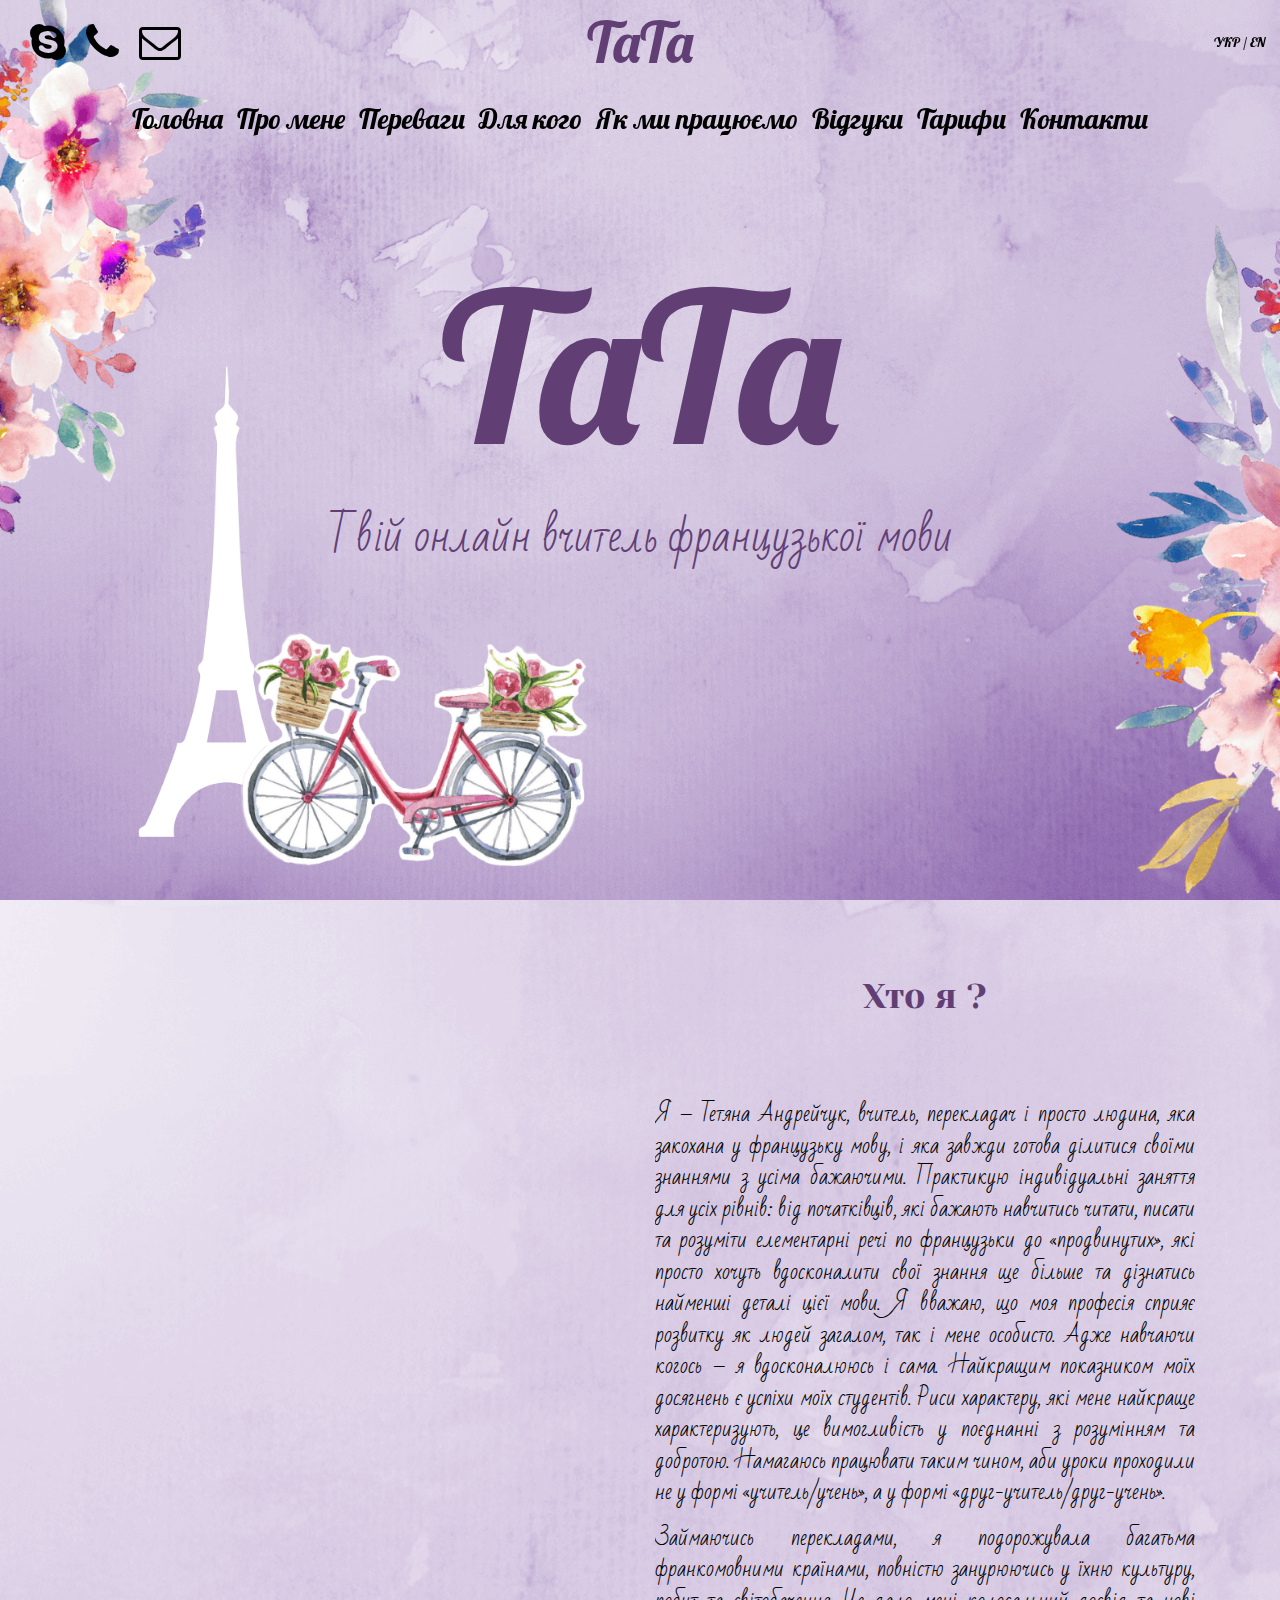
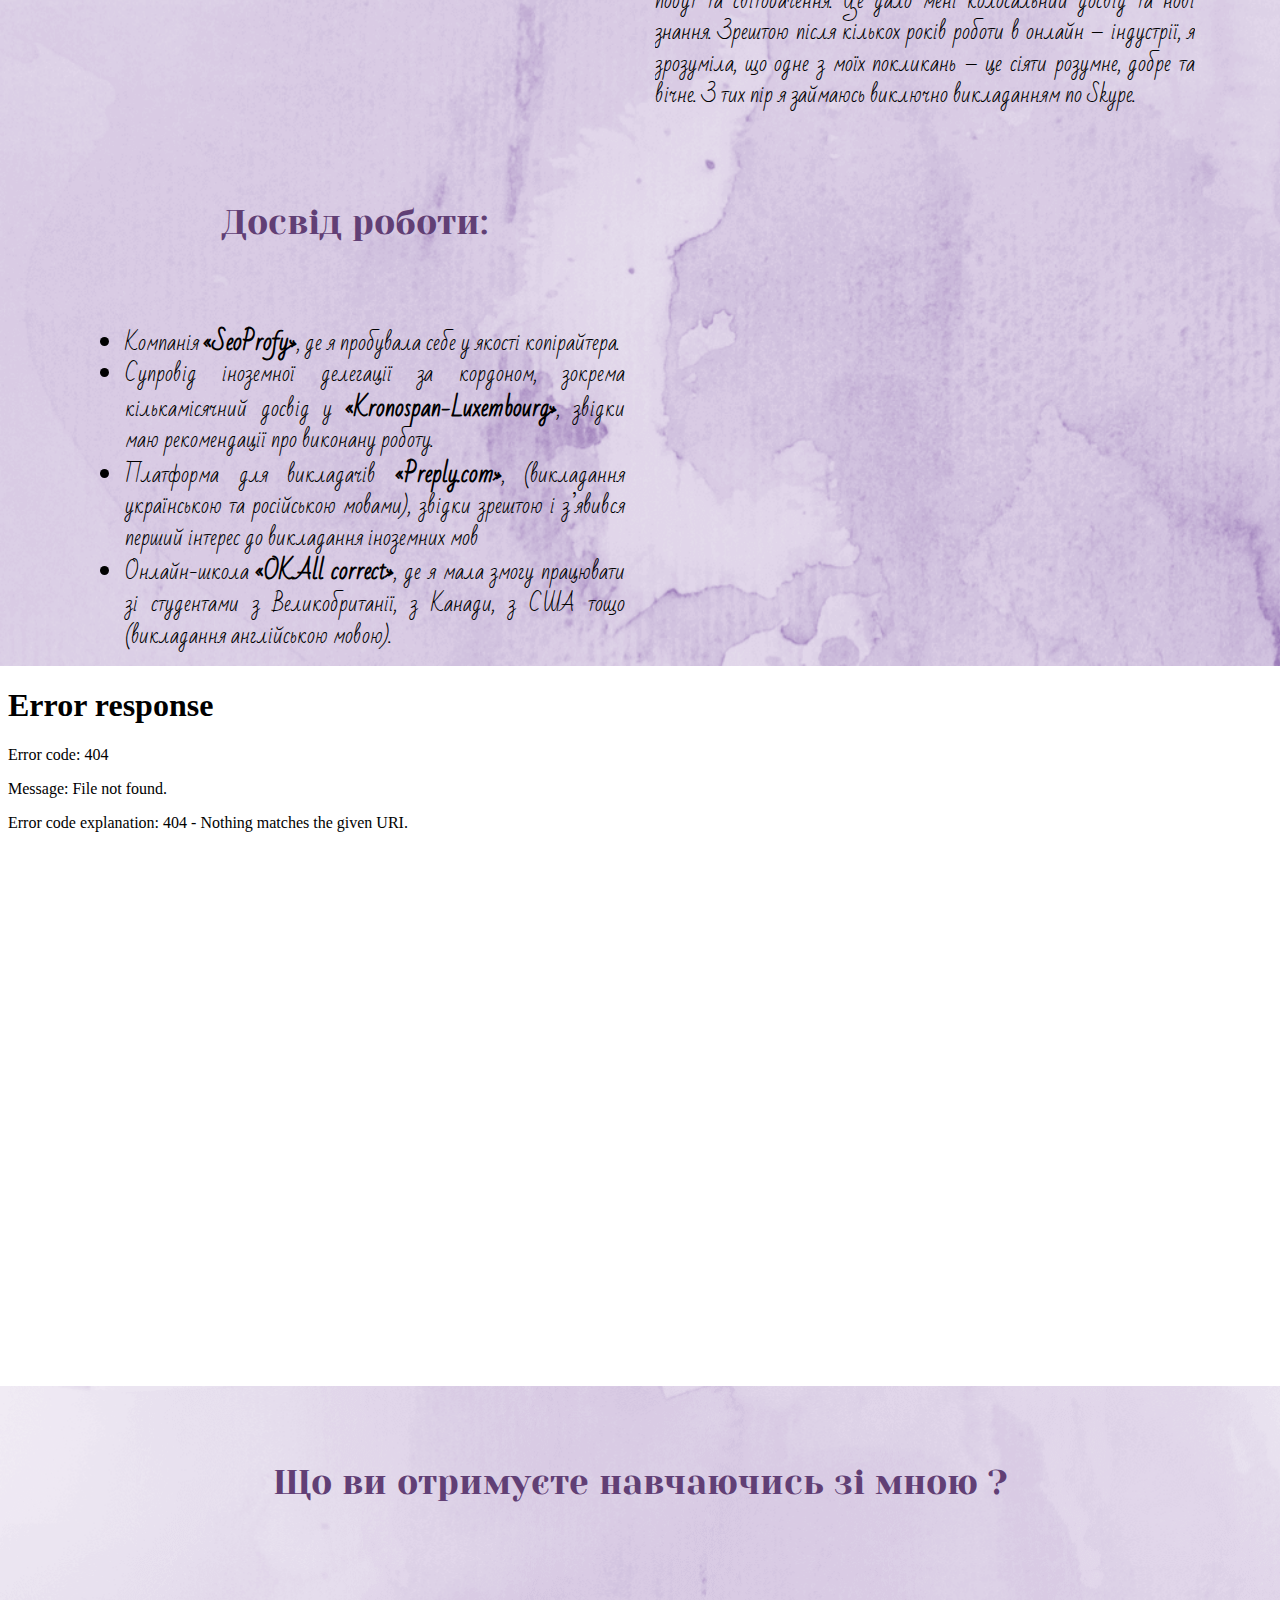
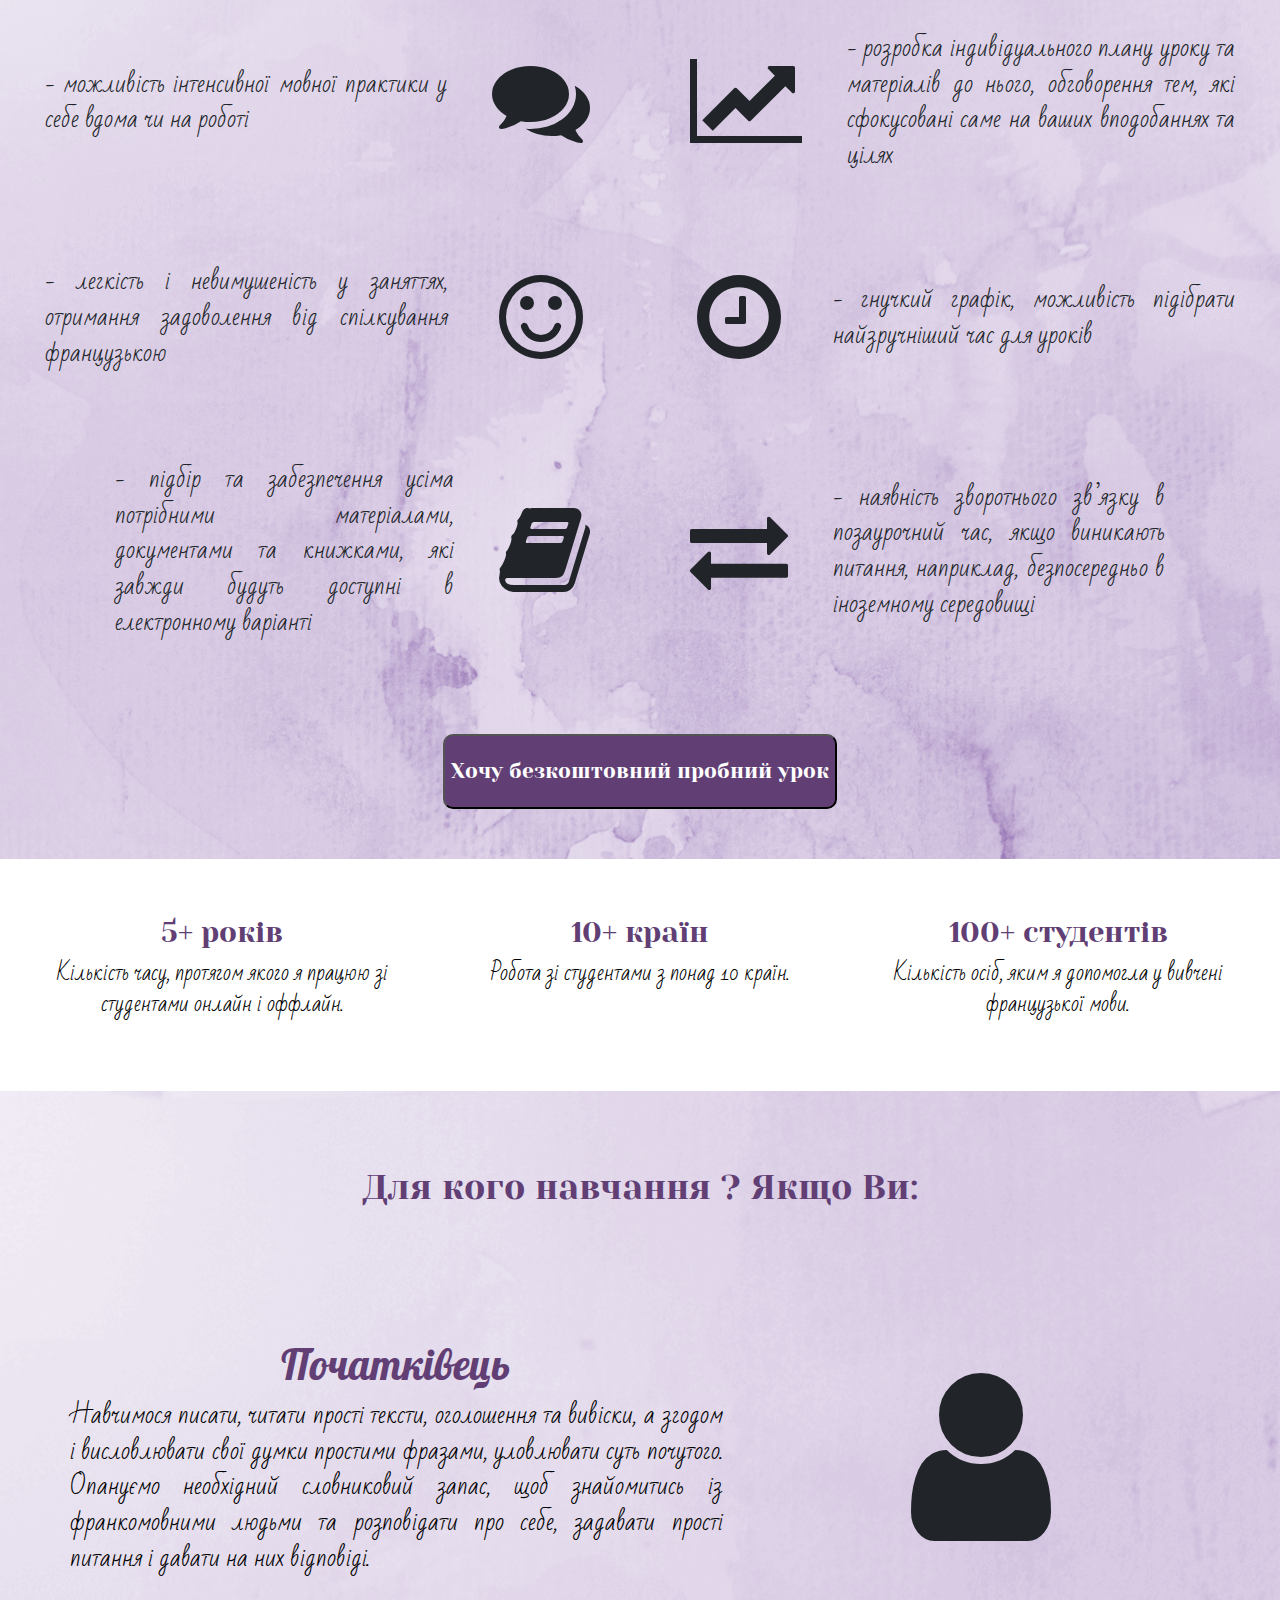
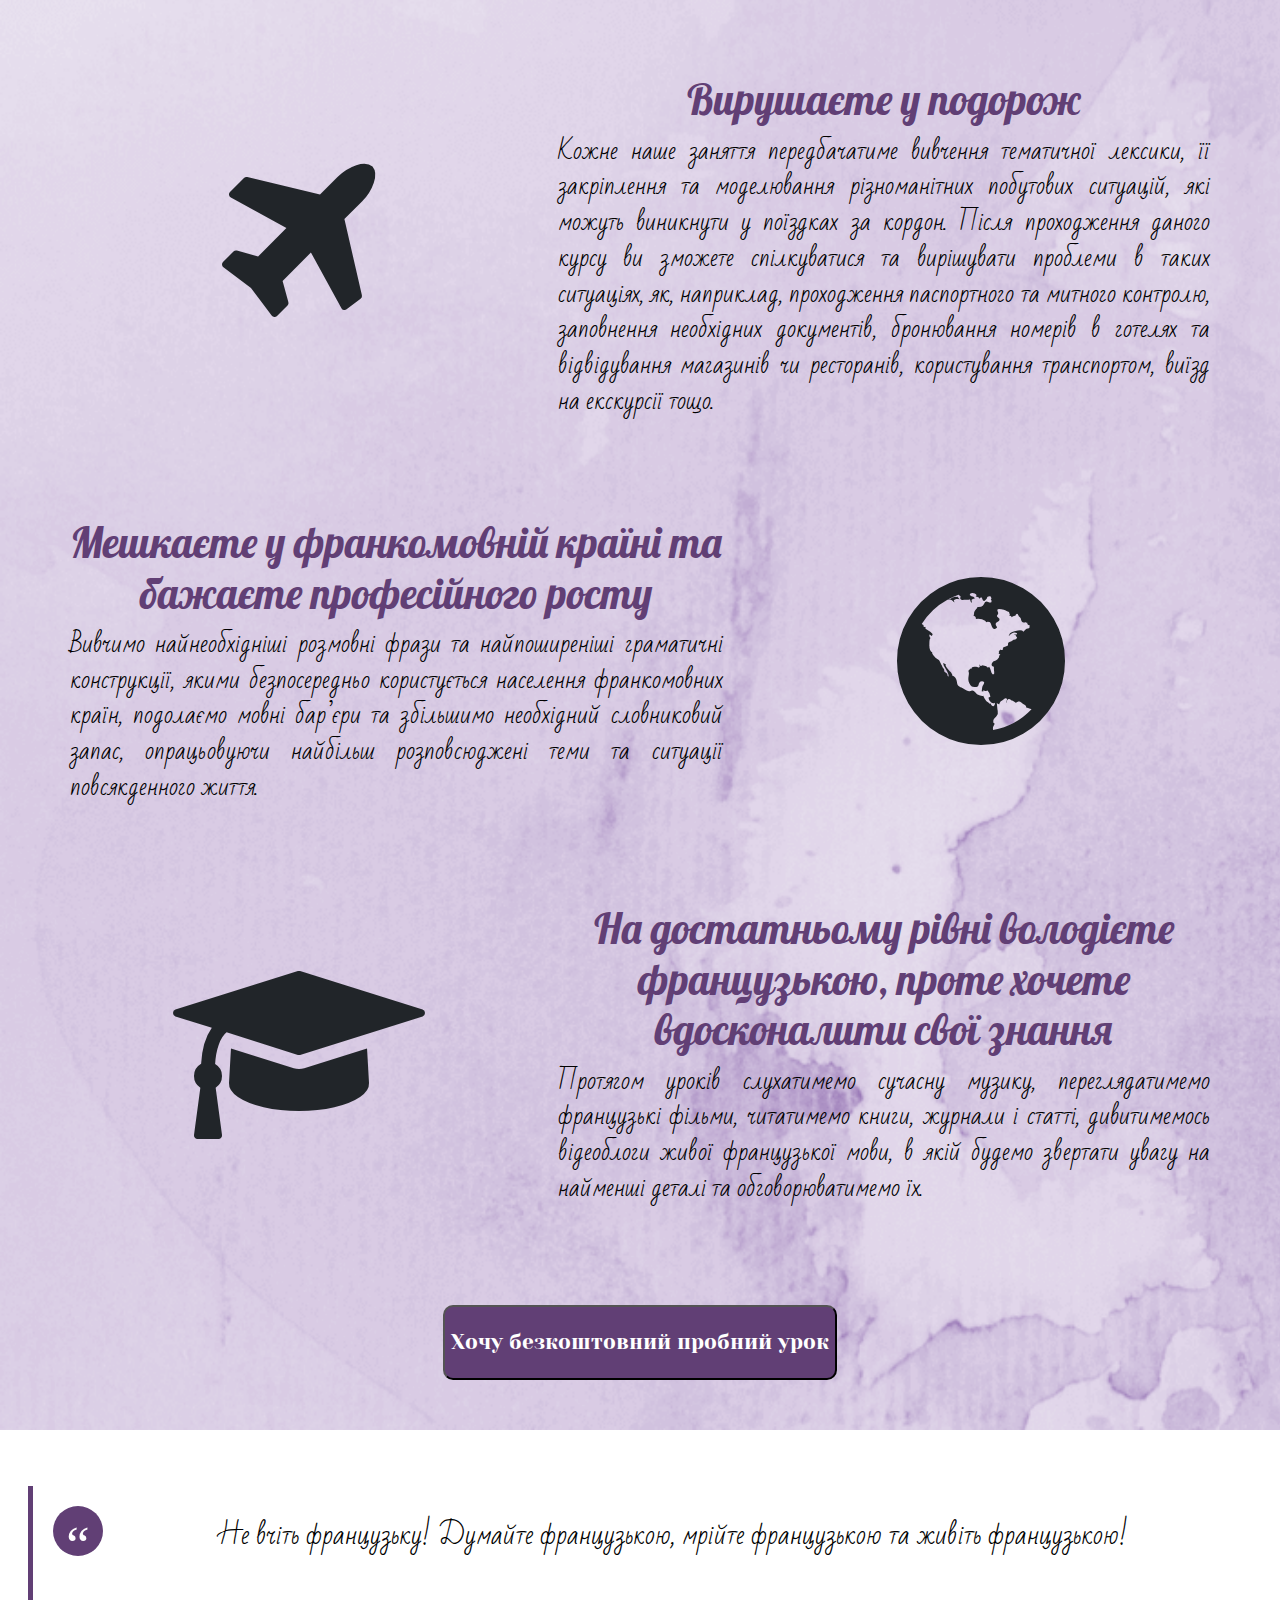
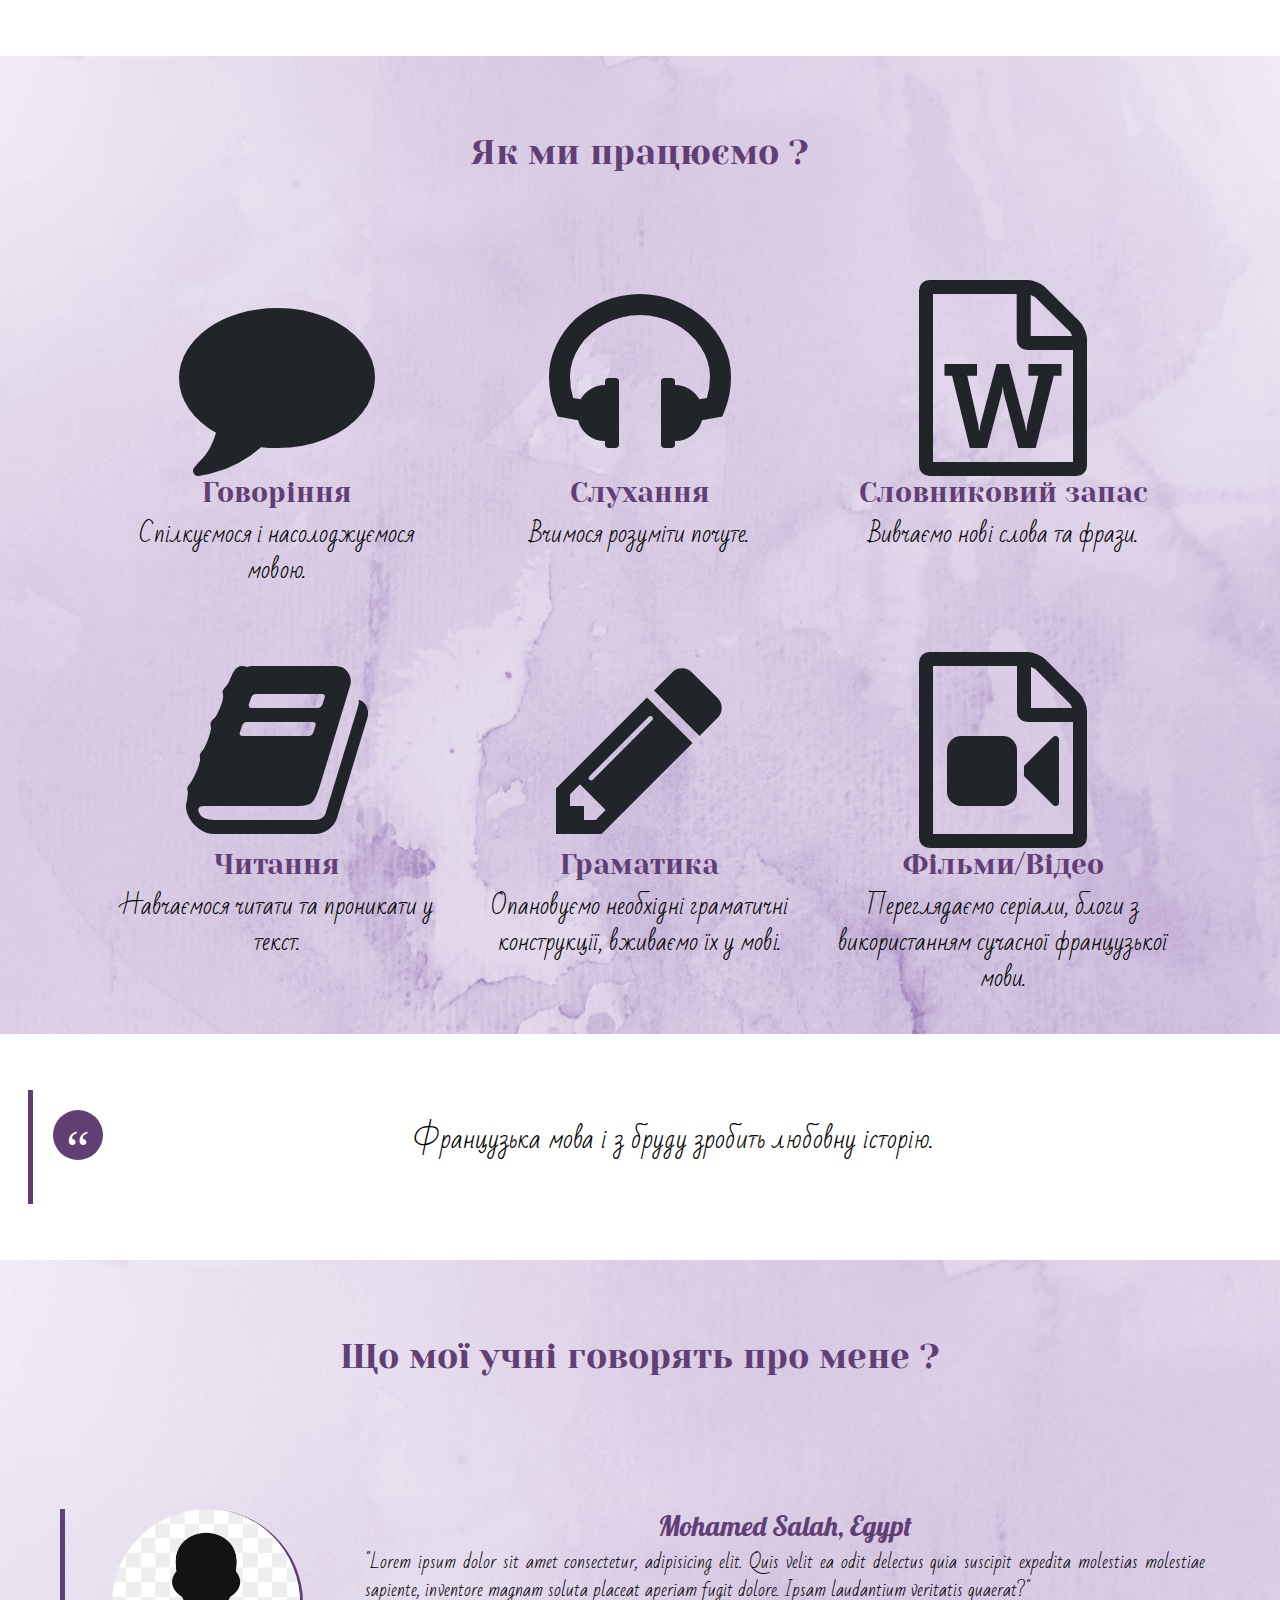
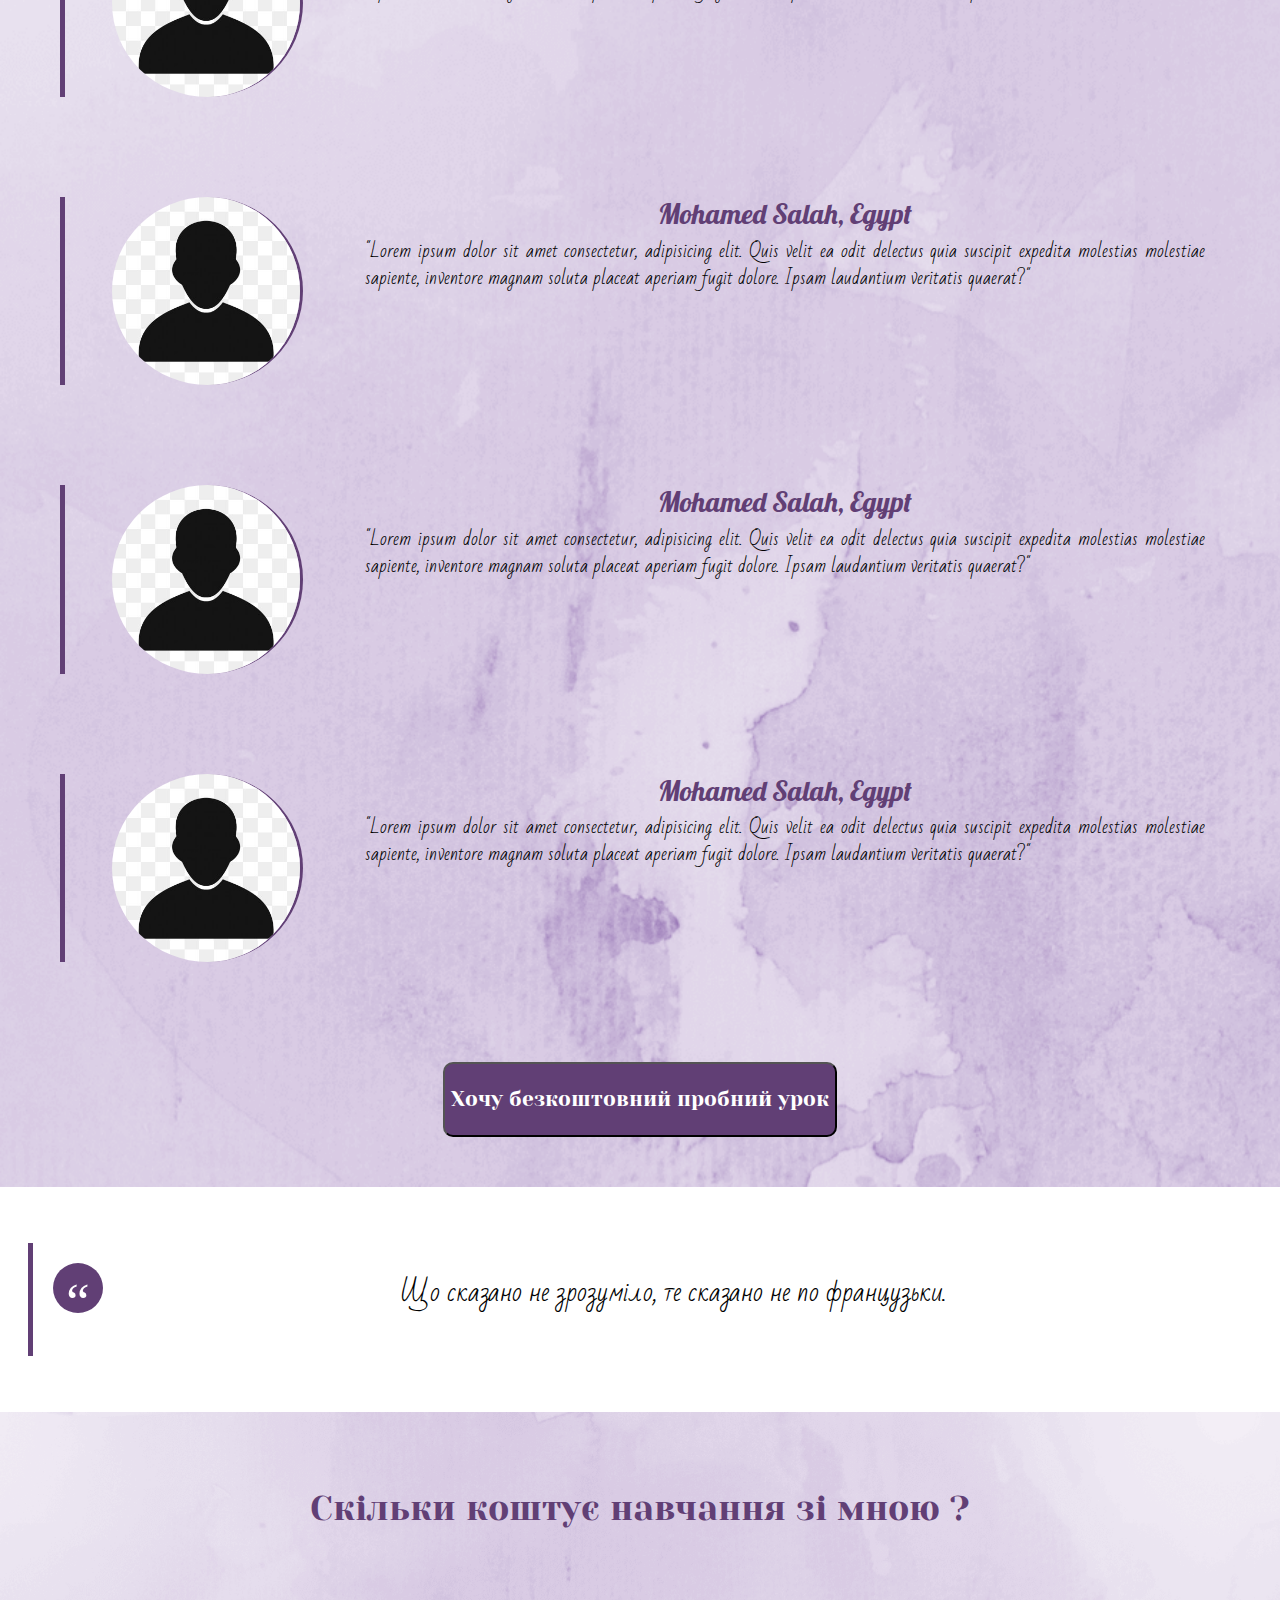
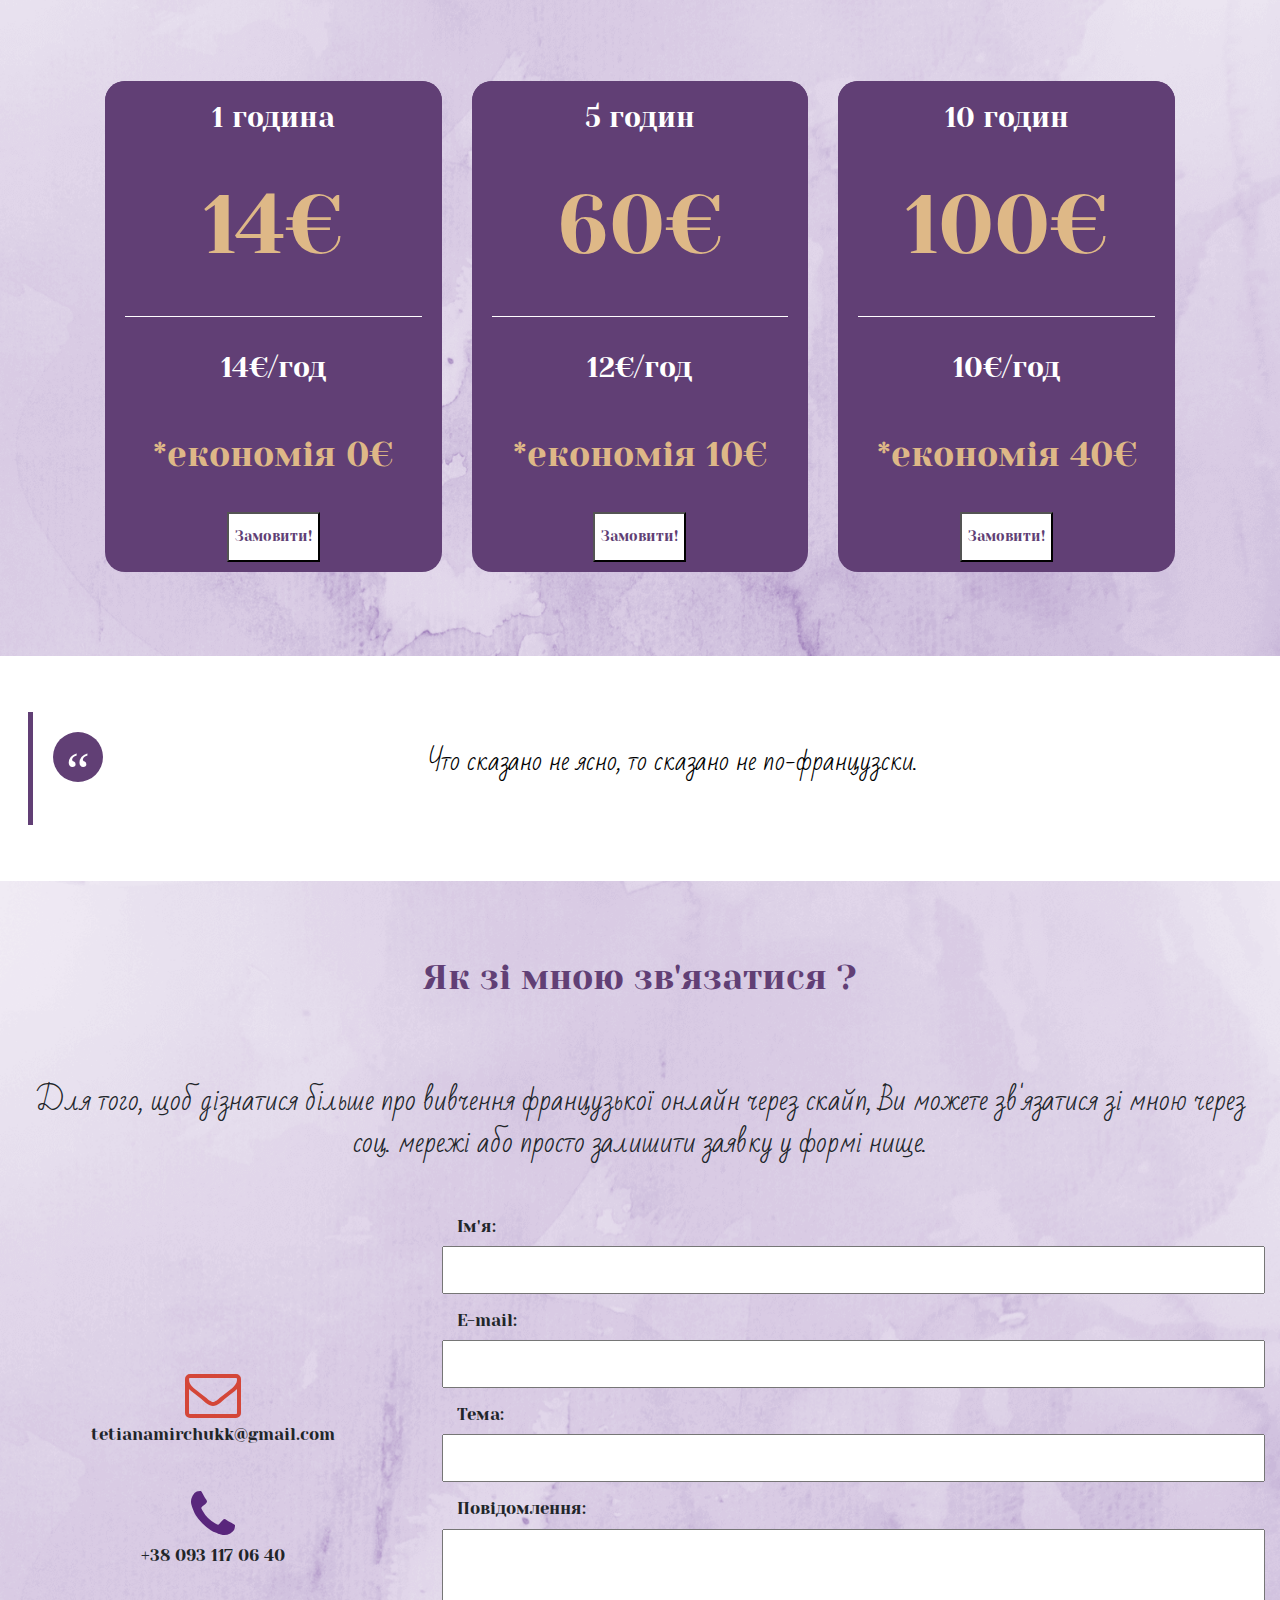
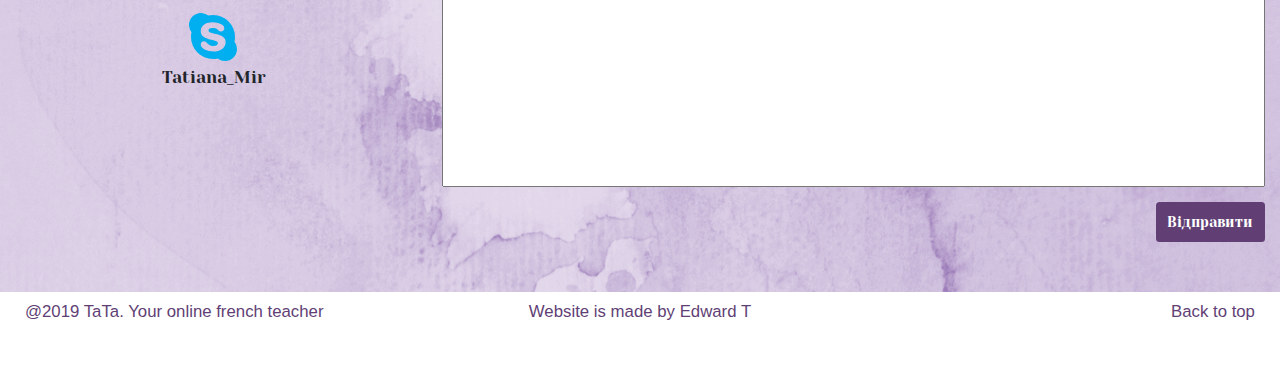
==== index.html @ 0a0e9b17 "iphone/ipad fixed" ====
<!DOCTYPE html>
<html lang="uk" class="no-js">

<head>
  <meta charset="utf-8" />
  <title>French lessons online with skype. Уроки французької мови - французька онлайн через скайп</title>
  <meta name="description" content="">
  <meta http-equiv="X-UA-Compatible" content="IE=edge">
  <meta name="viewport" content="width=device-width, initial-scale=1">
  <!-- FONTS -->
  <link href="https://fonts.googleapis.com/css?family=Amatic+SC|Bad+Script|Lobster|Pacifico&display=swap"
    rel="stylesheet">
  <link href="https://fonts.googleapis.com/css?family=Yeseva+One&display=swap" rel="stylesheet">
  <!-- ICONS -->
  <link rel="stylesheet" href="https://maxcdn.bootstrapcdn.com/font-awesome/4.5.0/css/font-awesome.min.css">
  <link rel="shortcut icon" href="favicon.ico" type="image/x-icon">
  <!-- CSS -->
  <link rel="stylesheet" href="https://maxcdn.bootstrapcdn.com/bootstrap/4.0.0/css/bootstrap.min.css"
    integrity="sha384-Gn5384xqQ1aoWXA+058RXPxPg6fy4IWvTNh0E263XmFcJlSAwiGgFAW/dAiS6JXm" crossorigin="anonymous">
  <!-- <link rel="stylesheet" href="https://maxcdn.bootstrapcdn.com/bootstrap/3.3.5/css/bootstrap.min.css"> -->
  <link href="css/style.css" rel="stylesheet" type="text/css" />
</head>

<body id="body" data-spy="scroll" data-target=".navbar" data-offset="50">
  <!-- HOME PAGE -->
  <div id="home" class="home">
    <header id="header-block" class="header-block fixed-top">
      <div id="header-panel" class="header-panel container-fluid">
        <div class="row">
          <div id="header-socials" class="header-socials col">
            <div class="container-fluid">
              <div class="row">
                <div class="header-socials-items col">
                  <a href="skype:Tetiana_Mir?call"><i class="fa fa-skype"></i></a>
                  <a href="callto://+380931170640"><i class="fa fa-phone"></i></a>
                  <a href="mailto:tetianamirchukk@gmail.com"><i class="fa fa-envelope-o"></i></a>
                </div>
              </div>
            </div>
          </div>
          <div class="header-logo col">
            <a href="#home">TaTa</a>
          </div>
          <div class="header-languages col">
            <div>
              <a href="#">УКР</a>
              <span>/</span>
              <a href="#">EN</a>
            </div>
          </div>
        </div>
      </div>
      <div class="header-navbar">
        <nav id="nav" class="navbar navbar-expand-md mx-auto">
          <div class="container-fluid">
            <button class="navbar-toggler mx-auto" type="button" data-toggle="collapse" data-target="#navbarNav"
              aria-controls="navbarNav" aria-expanded="false" aria-label="Toggle navigation">
              <span class="fa fa-align-justify"></span>
            </button>
            <div class="collapse navbar-collapse" id="navbarNav">
              <ul id="navbar-nav" class="navbar-nav nav-fill w-100 ">
                <li class="nav-item">
                  <a class="nav-link" href="#home">Головна</a>
                </li>
                <li class="nav-item">
                  <a class="nav-link" href="#about-me">Про мене</a>
                </li>
                <li class="nav-item">
                  <a class="nav-link" href="#advantages">Переваги</a>
                </li>
                <li class="nav-item">
                  <a class="nav-link" href="#for-whom">Для кого</a>
                </li>
                <li class="nav-item">
                  <a class="nav-link" href="#how-we-work">Як ми працюємо</a>
                </li>
                <li class="nav-item">
                  <a class="nav-link" href="#feedback">Відгуки</a>
                </li>
                <li class="nav-item">
                  <a class="nav-link" href="#price">Тарифи</a>
                </li>
                <li class="nav-item">
                  <a class="nav-link" href="#contact">Контакти</a>
                </li>
              </ul>
            </div>
          </div>
        </nav>
      </div>
    </header>
    <div class="home-content container-fluid">
      <h1 class="">TаTа</h1>
      <h3 class="">Твій онлайн вчитель французької мови</h3>
    </div>
  </div>
  <!-- /END OF HOME PAGE -->

  <!-- ABOUT ME PAGE -->
  <div id="about-me" class="about-me">
    <div class="about-me-container container">
      <div class="row">
        <div class="about-me-photo col-sm-12 col-md-6">
          <img src="img/about-me-photo.png" alt="">
        </div>
        <div class="about-me-content col-sm-12 col-md-6">
          <h1>Хто я ?</h1>
          <p>Я – Тетяна Андрейчук, вчитель, перекладач і просто людина, яка закохана у
            французьку мову, і яка завжди готова ділитися своїми знаннями з усіма бажаючими.
            Практикую індивідуальні заняття для усіх рівнів: від початківців, які бажають
            навчитись читати, писати та розуміти елементарні речі по французьки до
            «продвинутих», які просто хочуть вдосконалити свої знання ще більше та дізнатись
            найменші деталі цієї мови.
            Я вважаю, що моя професія сприяє розвитку як людей загалом, так і мене особисто.
            Адже навчаючи когось – я вдосконалююсь і сама. Найкращим показником моїх
            досягнень є успіхи моїх студентів.
            Риси характеру, які мене найкраще характеризують, це вимогливість у поєднанні з
            розумінням та добротою.
            Намагаюсь працювати таким чином, аби уроки проходили не у формі
            «учитель/учень», а у формі «друг-учитель/друг-учень».
          </p>
          <p>
            Займаючись перекладами, я подорожувала багатьма франкомовними країнами,
            повністю занурюючись у їхню культуру, побут та світобачення. Це дало мені
            колосальний досвід та нові знання. Зрештою після кількох років роботи в онлайн –
            індустрії, я зрозуміла, що одне з моїх покликань – це сіяти розумне, добре та вічне. З
            тих пір я займаюсь виключно викладанням по Skype.
          </p>
        </div>
      </div>
    </div>
    <div class="about-me-container container">
      <div class="row">
        <div class="about-me-content col-sm-12 col-md-6">
          <h1>Досвід роботи:</h1>
          <ul>
            <li>
              Компанія <strong>«SeoProfy»</strong>, де я пробувала себе у якості копірайтера.
            </li>
            <li>
              Супровід іноземної делегації за кордоном, зокрема кількамісячний досвід у
              <strong>«Kronospan-Luxembourg»</strong>, звідки маю рекомендації про виконану роботу.
            </li>
            <li>
              Платформа для викладачів <strong>«Preply.com»</strong>, (викладання українською та
              російською мовами), звідки зрештою і з’явився перший інтерес до викладання
              іноземних мов
            </li>
            <li>
              Онлайн-школа <strong>«OK.All correct»</strong>, де я мала змогу працювати зі студентами з
              Великобританії, з Канади, з США тощо (викладання англійською мовою).
            </li>
          </ul>
        </div>
        <div class="about-me-photo col-sm-12 col-md-6">
          <img src="img/about-me-photo-1.png" alt="">
        </div>
      </div>
    </div>
  </div>
  <!-- /END OF ABOUT ME PAGE -->

  <!-- VIDEO BLOCK -->
  <div class="embed-responsive embed-responsive-16by9">
    <iframe class="embed-responsive-item" src="mov/video.mp4" autostart="false" preload="none"
      allow="accelerometer; encrypted-media; gyroscope; picture-in-picture" controls allowfullscreen></iframe>
  </div>
  <!-- /END OF VIDEO BLOCK -->

  <!-- ADVANTAGES PAGE -->
  <div id="advantages" class="advantages">
    <div class="header ">
      <h1>Що ви отримуєте навчаючись зі мною ?</h1>
    </div>
    <div class='advantages-content container-fluid'>
      <div class="row">
        <div class="advantages-container col-sm-12 col-md-6">
          <span>
            - можливість інтенсивної мовної практики у себе вдома чи на роботі
          </span>
          <i class="advantages-ico fa fa-comments"></i>
        </div>
        <div class="advantages-container col-sm-12 col-md-6">
          <i class="advantages-ico fa fa-line-chart"></i>
          <span>
            - розробка індивідуального плану уроку та матеріалів до нього,
            обговорення тем, які сфокусовані саме на ваших вподобаннях та цілях
          </span>
        </div>
        </div>
      </div>
    <div class='advantages-content container-fluid'>
      <div class="row">
        <div class="advantages-container col-sm-12 col-md-6">
          <span>
            - легкість і невимушеність у заняттях, отримання задоволення від
            спілкування французькою
          </span>
          <i class="advantages-ico fa fa-smile-o"></i>
          </div>
        <div class="advantages-container col-sm-12 col-md-6">
          <i class="advantages-ico fa fa-clock-o"></i>
          <span>
            - гнучкий графік, можливість підібрати найзручніший час для уроків
          </span>
          </div>
      </div>
    </div>
    <div class='advantages-content container'>
      <div class="row">
        <div class="advantages-container col-sm-12 col-md-6">
          <span>
            - підбір та забезпечення усіма потрібними матеріалами, документами та
            книжками, які завжди будуть доступні в електронному варіанті
          </span>
          <i class="advantages-ico fa fa-book"></i>
          </div>
        <div class="advantages-container col-sm-12 col-md-6">
          <i class="advantages-ico fa fa-exchange"></i>
          <span>
            - наявність зворотнього зв’язку в позаурочний час, якщо виникають
            питання, наприклад, безпосередньо в іноземному середовищі
          </span>
          </div>
      </div>
    </div>
    <div class="free-lesson">
      <button id="free-lesson-btn">Хочу безкоштовний пробний урок</button>
    </div>
  </div>
  <!-- /END OF ADVANTAGES PAGE -->

  <div class="separator jumbotron container-fluid">
    <div class="row">
      <div class="col-sm-4">
        <h2>5+ років</h2>
        <p>Кількість часу, протягом якого я працюю зі студентами онлайн і оффлайн.</p>
      </div>
      <div class="col-sm-4">
        <h2>10+ країн</h2>
        <p>Робота зі студентами з понад 10 країн.</p>
      </div>
      <div class="col-sm-4">
        <h2>100+ студентів</h2>
        <p>Кількість осіб, яким я допомогла у вивчені французької мови.</p>
      </div>
    </div>
  </div>

  <!-- FOR WHOM PAGE -->
  <div id="for-whom" class="for-whom">
    <div class="header evealator-once">
      <h1>Для кого навчання ? Якщо Ви:</h1>
    </div>
    <div class='for-whom-content container-fluid'>
      <div class="for-whom-container row">
        <div class="col-sm-12 col-md-7">
          <h2>Початківець</h2>
          <span>Навчимося писати, читати прості тексти, оголошення та вивіски, а згодом і
            висловлювати свої думки простими фразами, уловлювати суть почутого. Опануємо
            необхідний словниковий запас, щоб знайомитись із франкомовними людьми та
            розповідати про себе, задавати прості питання і давати на них відповіді.
          </span>
        </div>
        <div class="for-whom-ico col-md-5">
          <i class="fa fa-user"></i>
        </div>
      </div>
    </div>
    <div class='for-whom-content container-fluid'>
      <div class="for-whom-container row">
        <div class="for-whom-ico col-md-5">
          <i class="fa fa-plane"></i>
        </div>
        <div class="col-sm-12 col-md-7">
          <h2>Вирушаєте у подорож</h2>
          <span>Кожне наше заняття передбачатиме вивчення тематичної лексики, її закріплення та
            моделювання різноманітних побутових ситуацій, які можуть виникнути у поїздках за
            кордон. Після проходження даного курсу ви зможете спілкуватися та вирішувати
            проблеми в таких ситуаціях, як, наприклад, проходження паспортного та митного
            контролю, заповнення необхідних документів, бронювання номерів в готелях та
            відвідування магазинів чи ресторанів, користування транспортом, виїзд на екскурсії
            тощо.
          </span>
        </div>
      </div>
    </div>
    <div class='for-whom-content container-fluid'>
      <div class="for-whom-container row">
        <div class="col-sm-12 col-md-7">
          <h2>Мешкаєте у франкомовній країні та бажаєте професійного росту </h2>
          <span>Вивчимо найнеобхідніші розмовні фрази та найпоширеніші граматичні конструкції,
            якими безпосередньо користується населення франкомовних країн, подолаємо мовні
            бар’єри та збільшимо необхідний словниковий запас, опрацьовуючи найбільш
            розповсюджені теми та ситуації повсякденного життя.
          </span>
        </div>
        <div class="for-whom-ico col-md-5">
          <i class="fa fa-globe"></i>
        </div>
      </div>
    </div>
    <div class='for-whom-content container-fluid'>
      <div class="for-whom-container row">
        <div class="for-whom-ico col-md-5">
          <i class="fa fa-graduation-cap"></i>
        </div>
        <div class="col-sm-12 col-md-7">
          <h2>На достатньому рівні володієте французькою, проте хочете вдосконалити свої знання</h2>
          <span>Протягом уроків слухатимемо сучасну музику, переглядатимемо французькі фільми,
            читатимемо книги, журнали і статті, дивитимемось відеоблоги живої французької
            мови, в якій будемо звертати увагу на найменші деталі та обговорюватимемо їх.
          </span>
        </div>
      </div>
    </div>
    <div class="free-lesson">
      <button id="free-lesson-btn">Хочу безкоштовний пробний урок</button>
    </div>
  </div>
  <!-- /END FOR WHOM PAGE -->

  <!-- BLOCKQUOTE -->
  <div class="jumbotron separator blockquote container-fluid">
    <div class="row">
      <div class="col">
        <blockquote>
          <p>Не вчіть французьку! Думайте французькою, мрійте французькою та живіть французькою!</p>
        </blockquote>
      </div>
    </div>
  </div>
  <!-- END OF BLOCKQUOTE -->

  <!-- HOW WE WORK PAGE -->
  <div id="how-we-work" class="how-we-work">
    <div class="header ">
      <h1>Як ми працюємо ?</h1>
    </div>
    <div class="container">
      <ul class="how-we-work-thumbnails thumbnails row">
        <li class="col-12 col-md-4">
          <div class="thumbnail">
            <i class="how-we-work-ico fa fa-comment"></i>
            <h3>Говоріння</h3>
            <p>Спілкуємося і насолоджуємося мовою.</p>
          </div>
        </li>
        <li class="col-12 col-md-4">
          <div class="thumbnail">
            <i class="how-we-work-ico fa fa-headphones"></i>
            <h3>Слухання</h3>
            <p>Вчимося розуміти почуте.</p>
          </div>
        </li>
        <li class="col-12 col-md-4">
          <div class="thumbnail">
            <i class="how-we-work-ico fa fa-file-word-o"></i>
            <h3>Словниковий запас</h3>
            <p>Вивчаємо нові слова та фрази.</p>
          </div>
        </li>
    </ul>
  </div>
  <div class="container">
    <ul class="how-we-work-thumbnails thumbnails row">
        <li class="col-12 col-md-4">
          <div class="thumbnail">
            <i class="how-we-work-ico fa fa-book"></i>
            <h3>Читання</h3>
            <p>Навчаємося читати та проникати у текст.</p>
          </div>
        </li>
        <li class="col-12 col-md-4">
          <div class="thumbnail">
            <i class="how-we-work-ico fa fa-pencil"></i>
            <h3>Граматика</h3>
            <p>Опановуємо необхідні граматичні конструкції, вживаємо їх у мові.</p>
          </div>
        </li>
        <li class="col-12 col-md-4">
          <div class="thumbnail">
            <i class="how-we-work-ico fa fa-file-video-o"></i>
            <h3>Фільми/Відео</h3>
            <p>Переглядаємо серіали, блоги з використанням сучасної французької мови.</p>
          </div>
        </li>
    </ul>
  </div>
  </div>
  <!-- /END OF HOW WE WORK PAGE -->

  <!-- BLOCKQUOTE -->
  <div class="jumbotron separator blockquote container-fluid">
    <div class="row">
      <div class="col">
        <blockquote>
          <p>Французька мова і з бруду зробить любовну історію.</p>
        </blockquote>
      </div>
    </div>
  </div>
  <!-- /END OF BLOCKQUOTE -->

  <!-- FEEDBACK PAGE -->
  <div id="feedback" class="feedback">
    <div class="header ">
      <h1>Що мої учні говорять про мене ?</h1>
    </div>
    <div class="feedback-content container-fluid">
      <div class="feedback-container row">
        <div class="feedback-img col-sm-12 col-md-3">
          <img src="img/feedback-photo-1.jpeg" alt="">
        </div>
        <div class="col-sm-12 col-md-9">
          <h2>Mohamed Salah, Egypt</h2>
          <span>"Lorem ipsum dolor sit amet consectetur, adipisicing elit. Quis velit ea odit delectus quia suscipit
            expedita molestias molestiae sapiente, inventore magnam soluta placeat aperiam fugit dolore. Ipsam
            laudantium veritatis quaerat?"</span>
        </div>
      </div>
    </div>
    <div class="feedback-content container-fluid">
      <div class="feedback-container row">
        <div class="feedback-img col-sm-12 col-md-3">
          <img src="img/feedback-photo-1.jpeg" alt="">
        </div>
        <div class="col-sm-12 col-md-9">
          <h2>Mohamed Salah, Egypt</h2>
          <span>"Lorem ipsum dolor sit amet consectetur, adipisicing elit. Quis velit ea odit delectus quia suscipit
            expedita molestias molestiae sapiente, inventore magnam soluta placeat aperiam fugit dolore. Ipsam
            laudantium veritatis quaerat?"</span>
        </div>
      </div>
    </div>
    <div class="feedback-content container-fluid">
      <div class="feedback-container row">
        <div class="feedback-img col-wm-12 col-md-3">
          <img src="img/feedback-photo-1.jpeg" alt="">
        </div>
        <div class="col-sm-12 col-md-9">
          <h2>Mohamed Salah, Egypt</h2>
          <span>"Lorem ipsum dolor sit amet consectetur, adipisicing elit. Quis velit ea odit delectus quia suscipit
            expedita molestias molestiae sapiente, inventore magnam soluta placeat aperiam fugit dolore. Ipsam
            laudantium veritatis quaerat?"</span>
        </div>
      </div>
    </div>
    <div class="feedback-content container-fluid">
      <div class="feedback-container row">
        <div class="feedback-img col-sm-12 col-md-3">
          <img src="img/feedback-photo-1.jpeg" alt="">
        </div>
        <div class="col-sm-12 col-md-9">
          <h2>Mohamed Salah, Egypt</h2>
          <span>"Lorem ipsum dolor sit amet consectetur, adipisicing elit. Quis velit ea odit delectus quia suscipit
            expedita molestias molestiae sapiente, inventore magnam soluta placeat aperiam fugit dolore. Ipsam
            laudantium veritatis quaerat?"</span>
        </div>
      </div>
    </div>
    <div class="free-lesson">
      <button id="free-lesson-btn">Хочу безкоштовний пробний урок</button>
    </div>
  </div>
  <!-- /END OF FEEDBACK PAGE -->

  <!-- BLOCKQUOTE -->
  <div class="jumbotron separator blockquote container-fluid">
    <div class="row">
      <div class="col">
        <blockquote>
          <p>Що сказано не зрозуміло, те сказано не по французьки.</p>
        </blockquote>
      </div>
    </div>
  </div>
  <!-- /END OF BLOCKQUOTE -->

  <!-- PRICE PAGE -->
  <div id="price" class="price">
    <div class="header ">
      <h1>Скільки коштує навчання зі мною ?</h1>
    </div>
    <div class="container">
      <ul class="price-container thumbnails row">
        <li class="price-content col-sm-12 col-md-4">
          <div class="price-thumbnail thumbnail">
            <div class="price-thumbnail-content">
              <h3>1 година</h3>
              <h1>14€</h1>
              <p>14€/год</p>
              <h4>*економія 0€</h4>
            </div>
            <div class="price-thumbnail-button">
              <button id="one-hour-btn">Замовити!</button>
            </div>
          </div>
        </li>
        <li class="price-content col-sm-12 col-md-4">
          <div class="price-thumbnail thumbnail">
            <div class="price-thumbnail-content">
              <h3>5 годин</h3>
              <h1>60€</h1>
              <p>12€/год</p>
              <h4>*економія 10€</h4>
            </div>
            <div class="price-thumbnail-button">
              <button id="five-hour-btn">Замовити!</button>
            </div>
          </div>
        </li>
        <li class="price-content col-sm-12 col-md-4">
          <div class="price-thumbnail thumbnail">
            <div class="price-thumbnail-content">
              <h3>10 годин</h3>
              <h1>100€</h1>
              <p>10€/год</p>
              <h4>*економія 40€</h4>
            </div>
            <div class="price-thumbnail-button">
              <button id="ten-hour-btn">Замовити!</button>
            </div>
          </div>
        </li>
      </ul>
    </div>
  </div>
  <!-- /END OF PRICE PAGE  -->

  <!-- BLOCKQUOTE -->
  <div class="jumbotron separator blockquote container-fluid">
    <div class="row">
      <div class="col">
        <blockquote>
          <p>Что сказано не ясно, то сказано не по-французски.</p>
        </blockquote>
      </div>
    </div>
  </div>
  <!-- /END OF BLOCKQUOTE -->

  <!-- CONTACT PAGE -->
  <div id="contact" class="contact">
    <div class="header">
      <h1>Як зі мною зв'язатися ?</h1>
    </div>
  <div class="contact-container container-fluid">
    <section class="row">
      <article class="contact-article col-12">
        <span>
          Для того, щоб дізнатися більше про вивчення французької онлайн через скайп,
          Ви можете зв'язатися зі мною через соц. мережі або просто залишити заявку у формі нище.

        </span>
      </article>
    </section>
    <section class="row">
      <article class="contact-social col-12 col-md-4">
        <div class="conatainer-fluid">
          <div class="row">
            <div class="col-sm-4 col-md-12">
                <i class="fa fa-envelope-o"></i>
                <span>tetianamirchukk@gmail.com</span>
            </div>
            <div class="col-sm-4 col-md-12">
                <i class="fa fa-phone"></i>
                <span>+38 093 117 06 40</span>
            </div>
            <div class="col-sm-4 col-md-12">
              <i class="fa fa-skype"></i>
              <span>Tatiana_Mir</span>
            </div>
          </div>
        </div>
      </article>
      <form class="contact-form col-12 col-md-8">
        <div class="form-group container-fluid">
          <div class="row">
            <label class="col-12" for="name">Ім'я:</label>
            <input class="col-12" type="text" name="name" id="name" value="" />
          </div>
        </div>
        <div class="form-group container-fluid">
            <div class="row">
            <label class="col-12" for="email">E-mail:</label>
            <input class="col-12" type="text" name="email" id="email" value="" />
            </div>
        </div>
        <div class="form-group container-fluid">
            <div class="row">
            <label class="col-12" for="subject">Тема:</label>
            <input class="col-12" type="text" name="subject" id="subject" value="" />
            </div>
        </div>
        <div class="form-group container-fluid">
            <div class="row">
            <label class="col-12" for="message">Повідомлення:</label>
            <textarea class="col-12" name="message" id="message" rows="12"></textarea>
            </div>
        </div>
        <div class="container-fluid">
           <div class="row">
             <div class="result col-12"></div>
           </div>
        </div>
        <button class="btn contact-btn"><a href="javascript: void(0);" id="submit">Відправити</a></button>
      </form>
    </section>
  </div>
  </div>
  <!-- /END OF CONTACT PAGE -->

  <!-- FOOTER -->
  <div id="footer" class="footer container-fluid">
    <div class="row">
      <div class="col-md-4">
        <h1>@2019 TaTa. Your online french teacher</h1>
      </div>
      <div class="col-md-4">
        <h2>Website is made by <a href="https://www.instagram.com/edward__t" target="_blank">Edward T</a></h2>
      </div>
      <div class="col-md-4">
        <h3><a id="btt" href="#home">Back to top</a></h3>
      </div>
    </div>
  </div>
  <!-- /END OF FOOTER -->

  <!-- SCRIPTS -->
  <script src="https://cdnjs.cloudflare.com/ajax/libs/popper.js/1.14.7/umd/popper.min.js" integrity="sha384-UO2eT0CpHqdSJQ6hJty5KVphtPhzWj9WO1clHTMGa3JDZwrnQq4sF86dIHNDz0W1" crossorigin="anonymous"></script>
  <script src="https://stackpath.bootstrapcdn.com/bootstrap/4.3.1/js/bootstrap.min.js" integrity="sha384-JjSmVgyd0p3pXB1rRibZUAYoIIy6OrQ6VrjIEaFf/nJGzIxFDsf4x0xIM+B07jRM" crossorigin="anonymous"></script>
  <script src="https://code.jquery.com/jquery-3.3.1.slim.min.js" integrity="sha384-q8i/X+965DzO0rT7abK41JStQIAqVgRVzpbzo5smXKp4YfRvH+8abtTE1Pi6jizo" crossorigin="anonymous"></script>
  <script src="https://code.jquery.com/jquery-3.4.1.min.js" integrity="sha256-CSXorXvZcTkaix6Yvo6HppcZGetbYMGWSFlBw8HfCJo=" crossorigin="anonymous"></script>
  <script src="scripts/layout.js"></script>
  <script src="scripts/contact.js"></script>
  <script src="mail.php"></script>
</body>
</html>
---- css/style.css ----
/* MAIN STYLES */
html, body {
	font-size: 14px;
	overflow-x: hidden;
	max-width: 100vw;
	margin: 0;
	padding: 0;
}
html {
	scroll-behavior: smooth;
}
/* HOME PAGE */
.header-block {
	-webkit-transition: background 0.2s ease-out;
	transition: background 0.2s ease-out;
}
.header-navbar {
	width: 100vw;
	display: -webkit-box;
	display: -ms-flexbox;
	display: flex;
}
.header-socials {
	text-align: start;
	align-self: center;
}
.header-socials-items {
	display: inline-flex;
}
.header-socials-items a{
	padding-right: 20px;
	color: #000;
	text-decoration: none;
}
.header-socials-items i{
	font-size: 3em;
	-webkit-transition: all ease .3s;
	transition: all ease .3s;
}
.header-socials-items .fa-skype:focus,
.header-socials-items .fa-skype:hover {
	color: #00AFF0;
}
.header-socials-items .fa-phone:focus,
.header-socials-items .fa-phone:hover {
	color: #59267c;
}
.header-socials-items .fa-envelope-o:focus,
.header-socials-items .fa-envelope-o:hover {
	color: #D44638;
}
.header-logo {
	text-align: center;
	font-family: 'Lobster', cursive;
	color: #613F75;
	font-size: 4em;
}
.header-logo a {
	text-decoration: none;
	color: inherit;
	cursor: pointer;
}
.header-languages {
	font-family: 'Lobster', cursive;
	font-size: 1em;
	align-self: center;
	text-align: end;
}
.header-languages a {
	position: relative;
	color: #000;
	cursor: pointer;
	text-decoration: none;
	-webkit-transition: all ease .3s;
	transition: all ease .3s;
}
.header-languages a:focus,
.header-languages a:hover {
	color: #613F75;
}
.navbar {
	font-family: 'Lobster', cursive;
	font-size: 2em;
	padding-bottom: 10px
}
.navbar-nav a {
	position: relative;
	color: #000;
	cursor: pointer;
	text-decoration: none;
} 
.navbar-nav a:after {
	display: block;
	position: absolute;
	top: 50px;
	left: 50%; 
	-webkit-transform: translateX(-50%); 
	        transform: translateX(-50%);
	width: 0;
	height: 2px;
	background-color: #613F75;
	content: "";
	-webkit-transition: 0.4s ease-in;
	transition: 0.4s ease-in;
}
.navbar-nav a:hover {
	color: #613F75;
}
.navbar-nav a:hover::after {
	width: 100%;
}
.navbar-nav a.active {
	color: #613F75;
}
.navbar-nav a.active:after {
	display: block;
	position: absolute;
	top: 50px;
	left: 50%; 
	-webkit-transform: translateX(-50%); 
	        transform: translateX(-50%);
	height: 2px;
	background-color: #613F75;
	content: "";
	-webkit-transition: 0.4s ease-in;
	transition: 0.4s ease-in;
	width: 100%;
}
.fa-align-justify {
	font-size: 1.8em;
	line-height: 1.8em;
}
.home {
	display: grid; 
	cursor: default;
	background-image: url(../img/bg_home.png);
	background-attachment: fixed;
	background-position: left bottom;
    background-size: cover;
	min-width: 100vw;
	min-height: 100vh;
    max-height: 100vh;
}
.home-content {
	margin-top: -100px;
	display: grid;
	justify-items: center;
	-ms-flex-line-pack: center;
	align-content: center;
}
.home-content h1 {
	margin: 10px 0 20px 0;
    text-align: center;
    font-size: 15em;
	color: #613F75;
	font-family: 'Lobster', cursive;
}
.home-content h3{
    text-align: center;
	font-size: 3em;
	color: #613F75;
	font-family: 'Bad Script', cursive;
}
/* ABOUT ME PAGE */
.about-me {
	display: grid;
	background-image: url(../img/bg_page.png);
	background-size: cover;
	background-color: #e1ace8;
	min-height: 100vh;
	width: 100vw;
}
.about-me-container {
	-ms-flex-line-pack: center;
	    align-content: center;
    -webkit-box-align: center;
        -ms-flex-align: center;
            align-items: center;
	justify-self: center;
}
.about-me-container strong {
	font-weight: 900;
	font-size: 1.1em;
}
.about-me-photo {
	-webkit-box-pack: center;
	    -ms-flex-pack: center;
	        justify-content: center;
	padding: 50px 0;
	align-self: center;
}
.about-me-photo img {
	border-radius: 50%;
	width: 100%;
}
.about-me-content {
	font-size: 1.5em;
	color: #000;
	font-family: 'Bad Script', cursive;
	text-align: justify;
}
.about-me-content h1{
	font-family: 'Yeseva One', cursive;
	color: #613F75;
	text-align: center;
	padding: 75px 0;
}
.about-me-content p{
	overflow-y: hidden;
}
/* ADVANTAGES PAGE */
.advantages {
	display: grid;
	background-image: url(../img/bg_page.png);
	background-size: cover;
	background-color: #e1ace8;
	min-height: 100vh;
	width: 100vw;
}
.advantages-content {
	-webkit-box-pack: justify;
	    -ms-flex-pack: justify;
	        justify-content: space-between;
}
.advantages-content:first-child {
	-ms-flex-line-pack: start;
	    align-content: flex-start;
}
.advantages-container {
	text-align: justify;
	display: grid;
	-webkit-box-align: center;
	    -ms-flex-align: center;
	        align-items: center;
	align-self: center;
	grid-template-columns: 3fr 1fr;
	-webkit-transition: ease-in .2s;
	transition: ease-in .2s;
	padding: 25px;
}
.advantages-container:last-child {
	grid-template-columns: 1fr 3fr;
}
.advantages-container:hover {
	-webkit-transform: scale(1.1, 1.1);
	        transform: scale(1.1, 1.1);
	border-radius: 20px;
}
.advantages-container span {
	font-size: 1.7em;
	text-align: justify;
	font-family: 'Bad Script', cursive;
	margin: 20px;
}
.advantages-ico {
	display: grid;
	-webkit-box-pack: center;
	    -ms-flex-pack: center;
	        justify-content: center;
	font-size: 7em;
	padding: inherit;
}
.advantages-container:hover,
.advantages-container:focus {
	background-color: #fff;
	cursor: pointer;
}
/* FOR WHOM PAGE */
.for-whom {
	display: grid;
	background-image: url(../img/bg_page.png);
	background-color: #e1ace8;
	background-size: cover;
	min-height: 100vh;
	width: 100vw;
}
.for-whom-content {
	-webkit-box-pack: justify;
	    -ms-flex-pack: justify;
	        justify-content: space-between;
	text-align: justify;
	display: -webkit-inline-box;
	display: -ms-inline-flexbox;
	display: inline-flex;
	-webkit-box-align: center;
	    -ms-flex-align: center;
	        align-items: center;
	-ms-flex-item-align: center;
	    align-self: center;
	padding: 50px 70px;
	-webkit-transition: ease-in .5s;
	transition: ease-in .5s;
}
.for-whom-content:hover, 
.for-whom-content:focus {
	background-color: #fff;
	cursor: pointer;
	-webkit-transform: scale(1.1, 1.1);
	        transform: scale(1.1, 1.1)
}
.for-whom-container h2 {
	text-align: center;
	font-family: 'Lobster', cursive;
	color: #613F75;
	font-size: 3em;
}
.for-whom-container span {
	text-align: center;
	color: #000;
	font-family: 'Bad Script', cursive;
	font-size: 1.7em;
}
.for-whom-ico {
	display: grid;
	-webkit-box-pack: center;
	    -ms-flex-pack: center;
			justify-content: center;
	align-self: center;
	font-size: 14em;
	padding: inherit;
}
/* HOW WE WORK PAGE */
.how-we-work {
	background-image: url(../img/bg_page.png);
	background-color: #e1ace8;
	background-size: cover;
	min-height: 100vh;
	width: 100vw;
}
.how-we-work-thumbnails {
	list-style: none;
	padding: 25px;
	text-align: center;
	margin-bottom: 0;
}
.how-we-work-thumbnails .thumbnail {
	background-color: transparent;
	border: none;
}
.how-we-work-thumbnails h3 {
	font-family: 'Yeseva One', cursive;
	color: #613F75;
	font-size: 2em;
}
.how-we-work-thumbnails p {
	color: #000;
	font-family: 'Bad Script', cursive;
	font-size: 1.7em;
}
.how-we-work-ico {
	display: grid;
	-webkit-box-pack: center;
	    -ms-flex-pack: center;
	        justify-content: center;
	font-size: 14em;
	padding: inherit;
}
.thumbnail {
	-webkit-transition: ease-in .2s;
	transition: ease-in .2s;
	border-radius: 20px;
}
.thumbnail:hover {
	background-color: #fff;
	cursor: pointer;
	-webkit-transform: scale(1.1, 1.1);
	        transform: scale(1.1, 1.1);
}
/* FEEDBACK PAGE */
.feedback {
	display: grid;
	background-image: url(../img/bg_page.png);
	background-size: cover;
	background-color: #e1ace8;
	min-height: 100vh;
	width: 100vw;
}
.feedback-content {
	-webkit-box-pack: justify;
	    -ms-flex-pack: justify;
	        justify-content: space-between;
	text-align: justify;
	display: -webkit-inline-box;
	display: -ms-inline-flexbox;
	display: inline-flex;
	-webkit-box-align: center;
	    -ms-flex-align: center;
	        align-items: center;
	-ms-flex-item-align: center;
	    align-self: center;
	padding: 50px 75px;
	-webkit-transition: ease-in .5s;
	transition: ease-in .5s;
}
.feedback-content:hover, 
.feedback-content:focus {
	background-color: #fff;
	cursor: pointer;
	-webkit-transform: scale(1.1, 1.1);
			transform: scale(1.1, 1.1);
	z-index: 999;
}
.feedback-container h2 {
	text-align: center;
	font-family: 'Lobster', cursive;
	color: #613F75;
}
.feedback-container span {
	text-align: center;
	color: #000;
	font-family: 'Bad Script', cursive;
	font-size: 1.3em;
}
.feedback-container img {
	width: 75%;
	height: auto;
	border-right: 3px solid #613F75;
	border-radius: 50%;
}
.feedback-img {
	border-left: 5px solid #613F75;
	text-align: center;
}
/* PRICE PAGE */
.price {
	display: grid;
	background-image: url(../img/bg_page.png);
	background-size: cover;
	background-color: #e1ace8;
	width: 100vw;
}
.price-container {
	padding: 50px 20px;
	list-style: none;
}
.price-content {
	padding-top: 20px;
	padding-bottom: 20px;
}
.price-content:hover .price-thumbnail,
.price-content:focus .price-thumbnail {
	background-color: #613F75;
	color: #fff;
	-webkit-transform: scale(1.1, 1.1);
	        transform: scale(1.1, 1.1);
	z-index: 999;
}
.price-thumbnail {
	background-color: #613F75;
	text-align: center;
	-webkit-transition: all ease .4s;
	transition: all ease .4s;
	margin: 0;
	padding: 0;
	border: 0;
}
.price-thumbnail-content {
	background-color: #613F75;
	font-family: 'Yeseva One', cursive;
    padding: 0;
    border-radius: 20px;
    border-bottom-left-radius: 0;
    border-bottom-right-radius: 0;
    color: #fff;
}
.price-thumbnail h1 {
	margin: 20px;
    padding-bottom: 40px;
    color: burlywood;
    border-bottom: 1px solid #fff;
    font-size: 6em;
    font-family: 'Yeseva One', cursive;
}
.price-thumbnail h3 {
	padding: 20px 0;
    font-size: 2em;
}
.price-thumbnail h4 {
	color: burlywood;
	padding: 20px 0;
	font-size: 2.5em;
}
.price-thumbnail p {
	padding: 10px 0;
	font-size: 2em;
}
.price-thumbnail-button {
    padding: 10px 0;
}
.price-thumbnail button {
	font-family: 'Yeseva One', cursive;
	background-color: #fff;
	color: #613F75;
	height: 50px;
	-webkit-transition: all ease .2s;
	transition: all ease .2s;
}
.price-thumbnail button:hover,
.price-thumbnail button:focus {
	-webkit-transform: scale(1.1, 1.1);
	        transform: scale(1.1, 1.1);
	background-color: burlywood;
}
/* CONTACT PAGE */
.contact {
	display: grid;
	background-image: url(../img/bg_page.png);
	background-size: cover;
	background-color: #e1ace8;
	width: 100vw;
}
.contact-container {
	padding-bottom: 50px;
}
.contact-article {
	font-size: 2em;
	font-family: 'Bad script', cursive;
	text-align: center;
	padding-bottom: 50px;
}
.contact-social {
	align-self: center;
	font-family: 'Yeseva One', cursive;
}
.contact-social .col-4,
.contact-social .col-md-12 {
	display: grid;
	padding: 20px;
}
.contact-social i {
	justify-self: center;
	font-size: 4em;
}
.contact-social span {
	justify-self: center;
	font-size: 1.2em;
}
.contact-social .fa-skype {
	color: #00AFF0;
}
.contact-social .fa-phone {
	color: #59267c;
}
.contact-social .fa-envelope-o {
	color: #D44638;
}
.contact-form {
	align-self: center;
	font-family: 'Yeseva One', cursive;
}
.contact-form label {
	font-size: 1.2em;
}
.contact-form input {
	line-height: 3em;
}
.contact-form textarea {
	height: auto;
	resize: none;
}
.contact-form button {
	line-height: 2em;
	float: right;
	font-family: 'Yeseva One', cursive;
    background-color: #613F75;
    color: #fff;
	-webkit-transition: all ease .3s;
	transition: all ease .3s;
}
.contact-form button:focus,
.contact-form button:hover {
	background-color: #fff;
	color: #613F75;
	-webkit-transform: scale(1.1, 1.1);
	        transform: scale(1.1, 1.1);
}
.contact-form a {
	text-decoration: none;
	color: inherit;
}
/* FOOTER */
.footer {
	height: 100px;
	background-color: #fff;
	color: #613F75;
}
.footer div {
	-ms-flex-item-align: center;
	    align-self: center;
}
.footer h1 {
	padding: 10px;
	font-size: 1.2em;
	text-align: start;
}
.footer h2 {
	padding: 10px;
	font-size: 1.2em;
	text-align: center;
}
.footer h3 {
	padding: 10px;
	font-size: 1.2em;
	text-align: end;
}
.footer a {
	text-decoration: none;
	cursor: pointer;
	color: inherit;
}
.footer a:hover,
.footer a:hover {
	color: burlywood;
}

/* HEADER */
.header {
	display: grid;
	-webkit-box-pack: center;
	    -ms-flex-pack: center;
	        justify-content: center;
	font-family: 'Yeseva One', cursive;
	color: #613F75;
	padding: 75px 0;
	text-align: center;
}
/* SEPARATOR BLOCK*/
.separator {
	-webkit-box-pack: center;
	    -ms-flex-pack: center;
	        justify-content: center;
	background-color: #fff;
	margin-bottom: 0;
}
.separator h2 {
	-ms-flex-item-align: end;
	    align-self: flex-end;
	text-align: center;
	color: #613F75;
	font-family: 'Yeseva One', cursive;
	font-size: 2.1em;
}
.separator p {
	color: #000;
	font-family: 'Bad Script', cursive;
	font-size: 1.5em;
	text-align: center;
}
/* FREE LESSON BUTTON */
.free-lesson {
	-ms-flex-item-align: center;
	    align-self: center;
	justify-self: center;
}
.free-lesson button {
	height: 75px;
    width: auto;
    font-family: 'Yeseva One', cursive;
    background-color: #613F75;
    color: #fff;
    font-size: 1.5em;
	border-radius: 10px;
	-webkit-transition: all ease .3s;
	transition: all ease .3s;
	margin: 50px 0;
}
.free-lesson button:hover,
.free-lesson button:focus {
	cursor: pointer;
 	background-color: #fff;
	color: #613F75;
	-webkit-transform: scale(1.1, 1.1);
	        transform: scale(1.1, 1.1)
}
/* BLOCKQUOTE BLOCK */
blockquote {
	margin: 0;
	background: white;
	color: #000;
	padding: 30px 30px 30px 90px;
	position: relative;
	border-left: 5px solid #613F75;
}
blockquote:before {
	content: "\201C";
	font-family: serif;
	position: absolute;
	left: 20px;
	top: 20px;
	color: white;
	background: #613F75;
	width: 50px;
	height: 50px;
	border-radius: 50%;
	font-size: 3em;
	text-align: center;
}
.blockquote p{
	font-family: 'Bad Script', cursive;
}
/* MEDIA QUERIES */
@media (min-width: 992px) and (max-width: 1199px) {
	.navbar {
		font-size: 1.7em;
	}
}
@media (min-width: 768px) and (max-width: 991px) {
	.navbar {
		font-size: 1.3em;
	}
	.advantages-container span {
		font-size: 1.3em;
		margin: 0;
	}
	.how-we-work-ico {
		font-size: 10em;
		padding: 10px;
	}
	.how-we-work-thumbnails h3 {
		font-size: 1.7em
	}
	.how-we-work-thumbnails p {
		color: #000;
		font-family: 'Bad Script', cursive;
		font-size: 1.3em;
	}
	.price-thumbnail h1 {
		font-size: 4.5em;
	}
	.price-thumbnail h3 {
		font-size: 1.8em;
	}
	.price-thumbnail h4 {
		font-size: 2.2em;
	}
	.price-thumbnail p {
		font-size: 1.8em;
	}
}
@media (min-width: 320px) and (max-width: 767px){
	.navbar {
		font-size: 1.2em;
	}
	.header-logo {
		font-size: 3em;
	}
	.header-socials a {
		font-size: .6em;
	}
	.home{
	background-color: #fff !important;
	min-width: 100vw;
	height: 100vh;
}
	.header-socials p {
		font-size: 1em;
		margin: 0;
	}
	.header-socials-items {
		font-size: 1.2em;
		display: inline-flex;
		justify-content: space-evenly;
		padding: inherit;
	}
	.header-socials-items a{
		padding-right: 0;
	}
	.home-content h3{
		text-align: center;
		font-size: 2em;
		color: #613F75;
		font-family: 'Bad Script', cursive;
	}
	.home-content h1{
		padding-top: 75px;
		font-size: 6em;
	}
	.about-me-photo {
		 padding-bottom: 20px;
	}
	.advantages-container {
		padding: 20px;
	}
	.advantages-container span {
		margin: 10px;
		font-size: 1.3em;
	}
	.for-whom-content {
		padding: 20px 20px;
	}
	.for-whom-container h2 {
		font-size: 2em;
	}
	.for-whom-container span {
		font-size: 1.3em;
	}
	.for-whom-ico {
		display: none;
	}
	.thumbnail {
		padding: 10px;
	}
	.how-we-work-thumbnails h3 {
		font-size: 2em;
	}
	.how-we-work-thumbnails p {
		font-size: 1.3em;
	}
	.how-we-work-ico {
		font-size: 9em;
	}
	.feedback-content {
		padding: 10px 30px;
	}
	.contact-social i {
		justify-self: center;
		font-size: 3em;
	}
	.contact-social span {
		justify-self: center;
		font-size: 1em;
	}
	.footer h1, h2, h3 {
		text-align: center !important;
	}
	.separator h2 {
		font-size: 2em;
	}
	.separator p {
		font-size: 1em;
	}
	.free-lesson button {
		font-size: 1.2em;
		height: 75px;
		width: 75vw;
	}
}
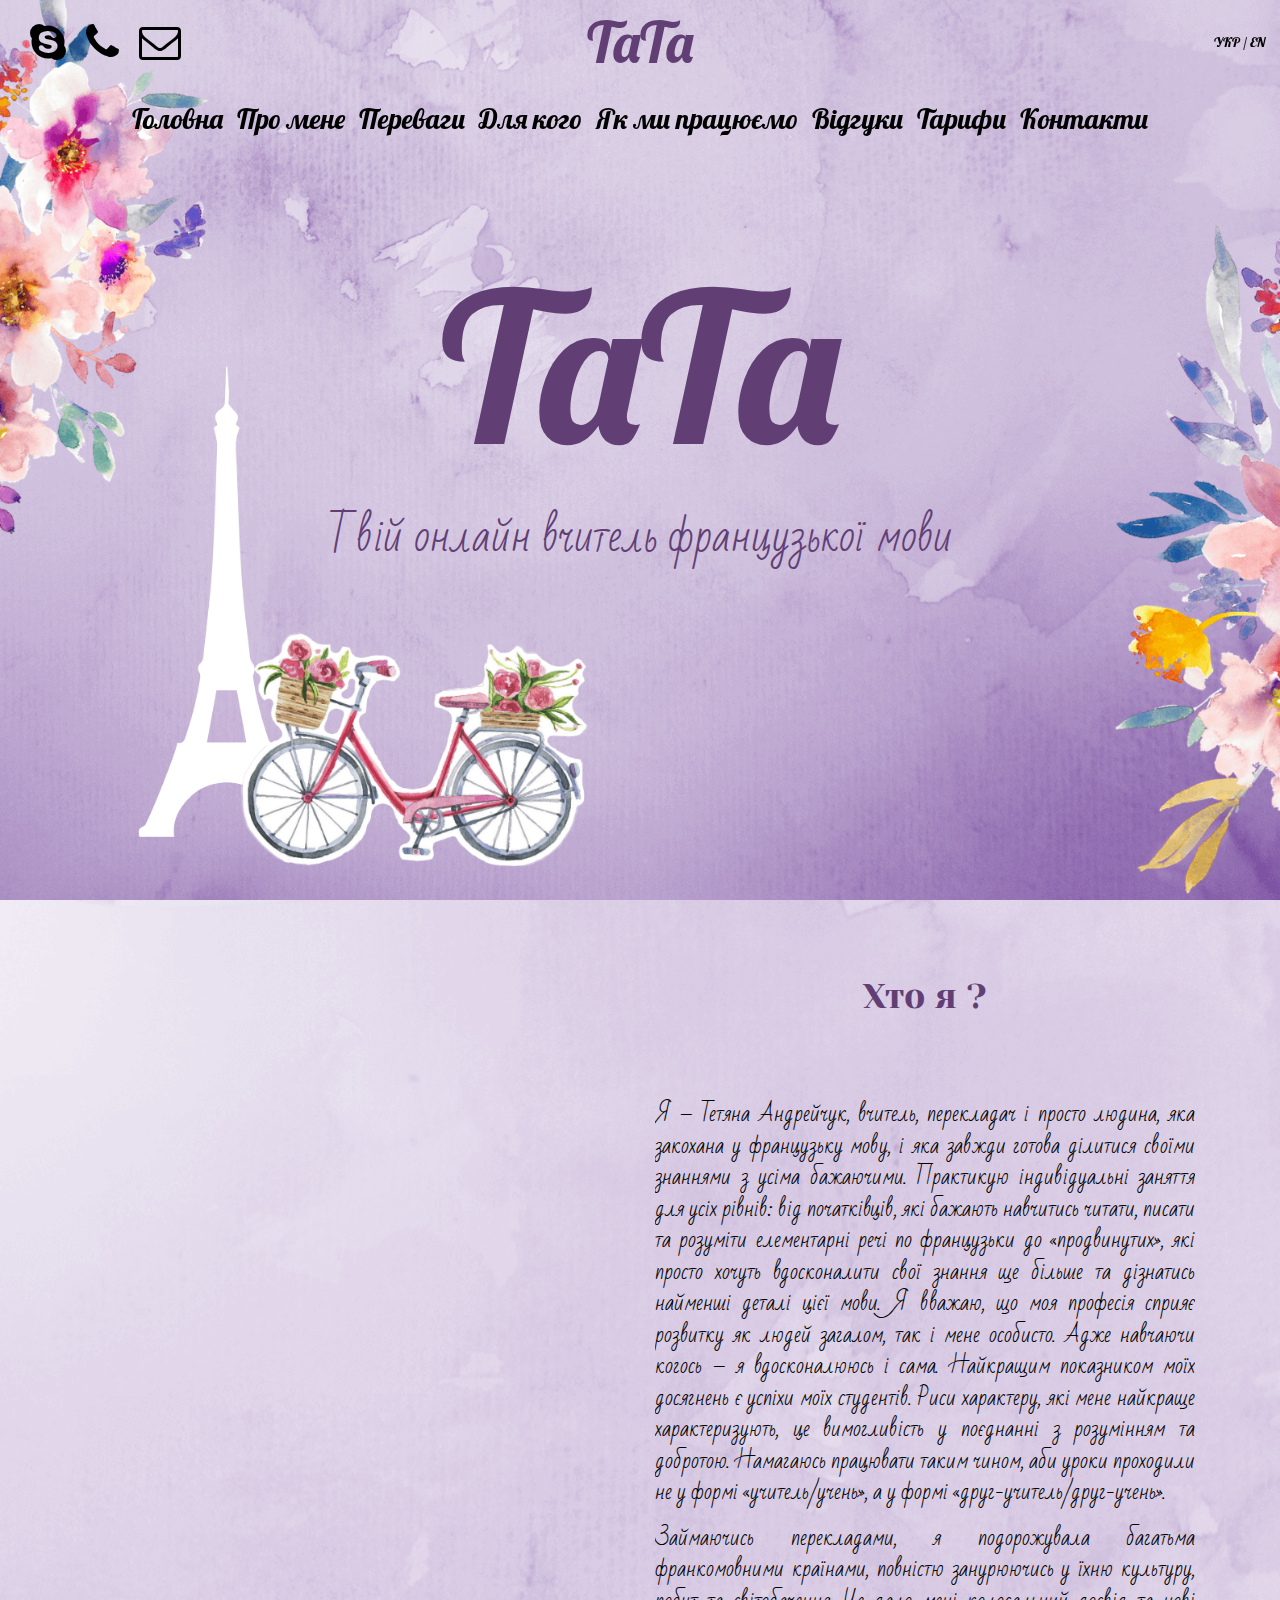
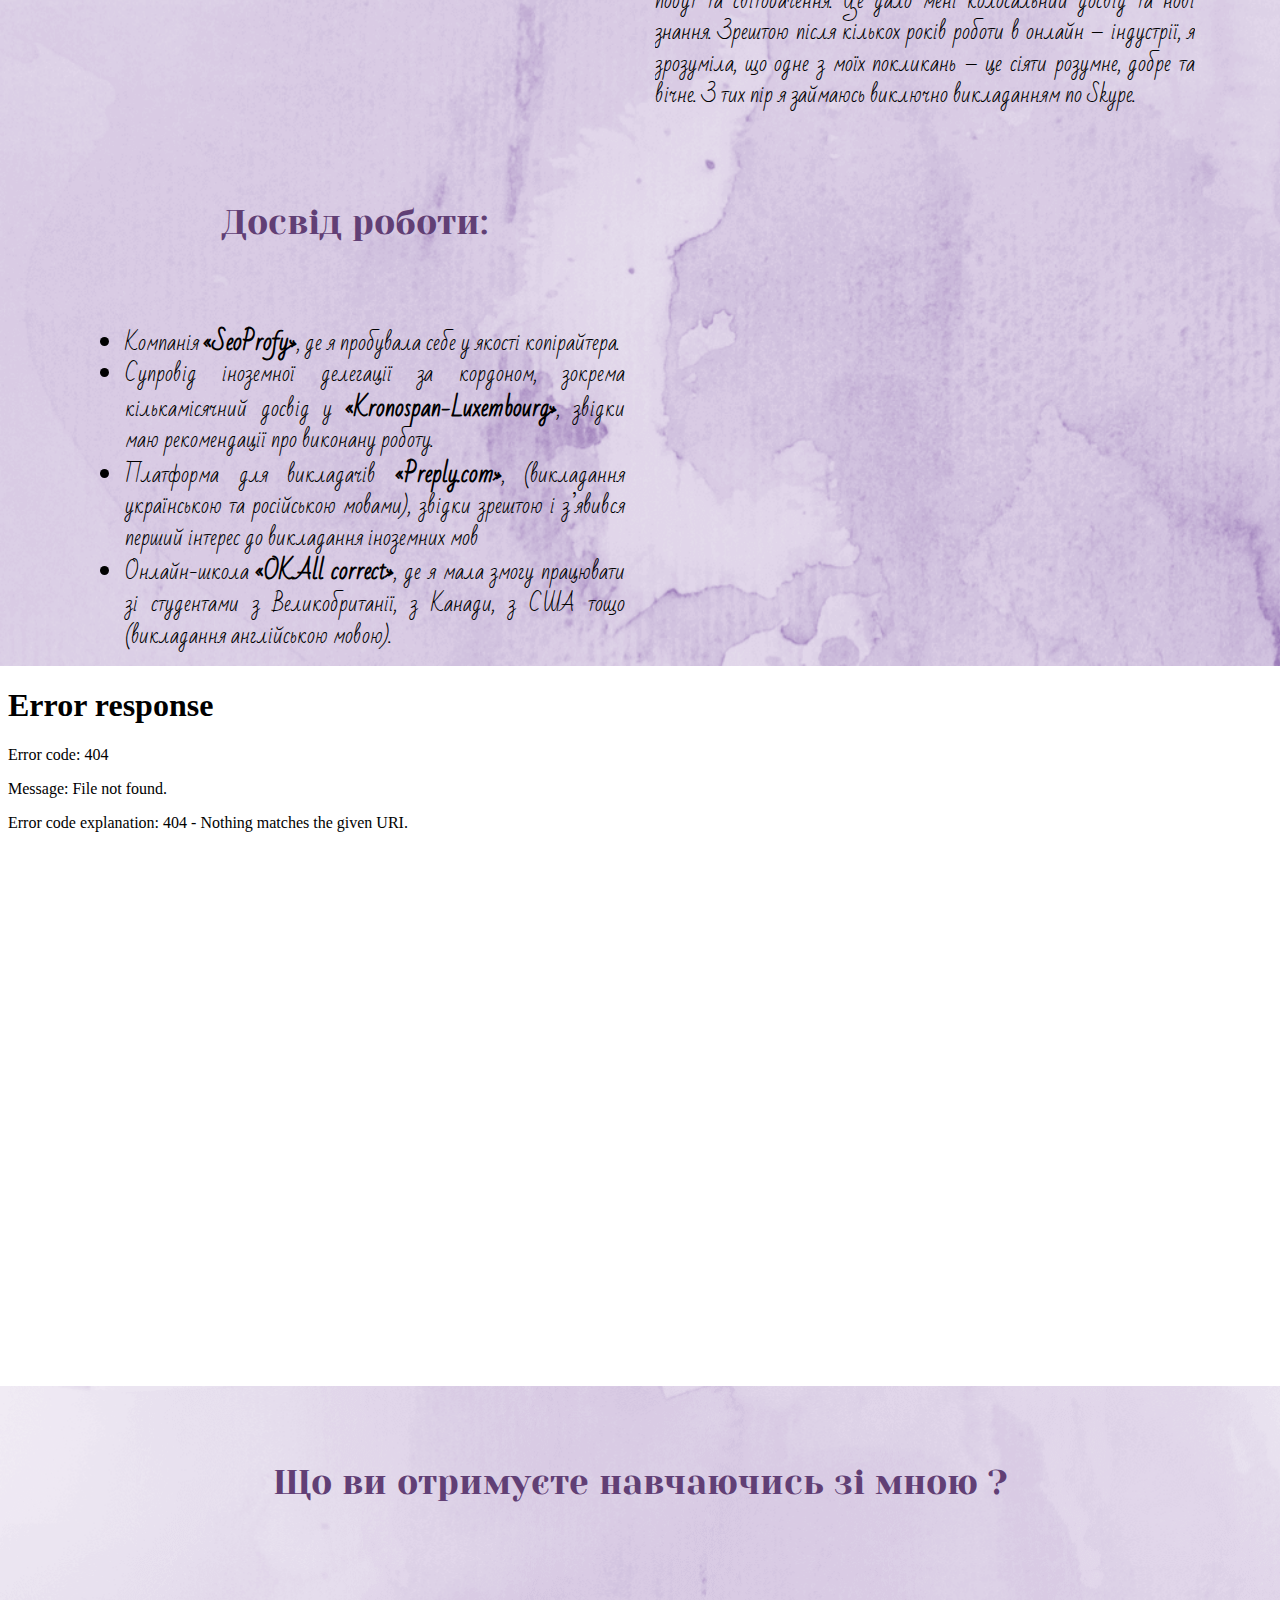
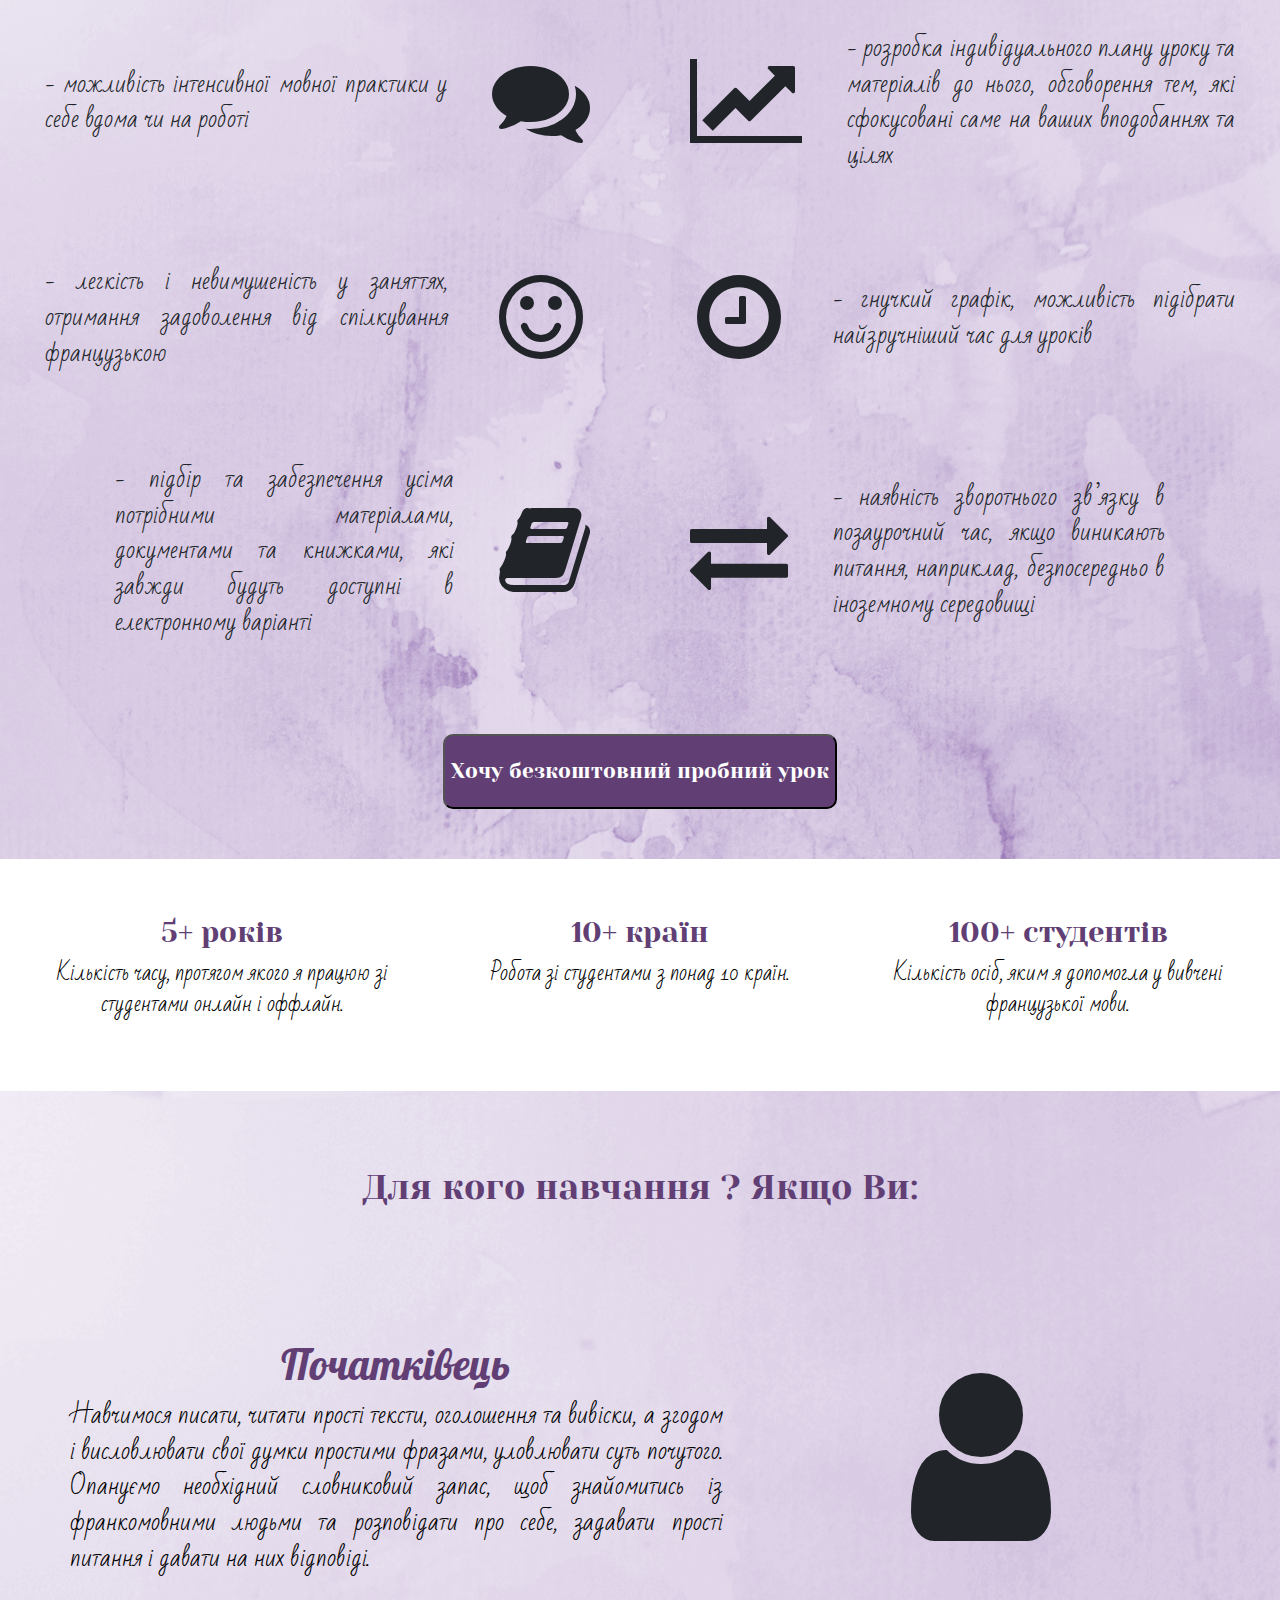
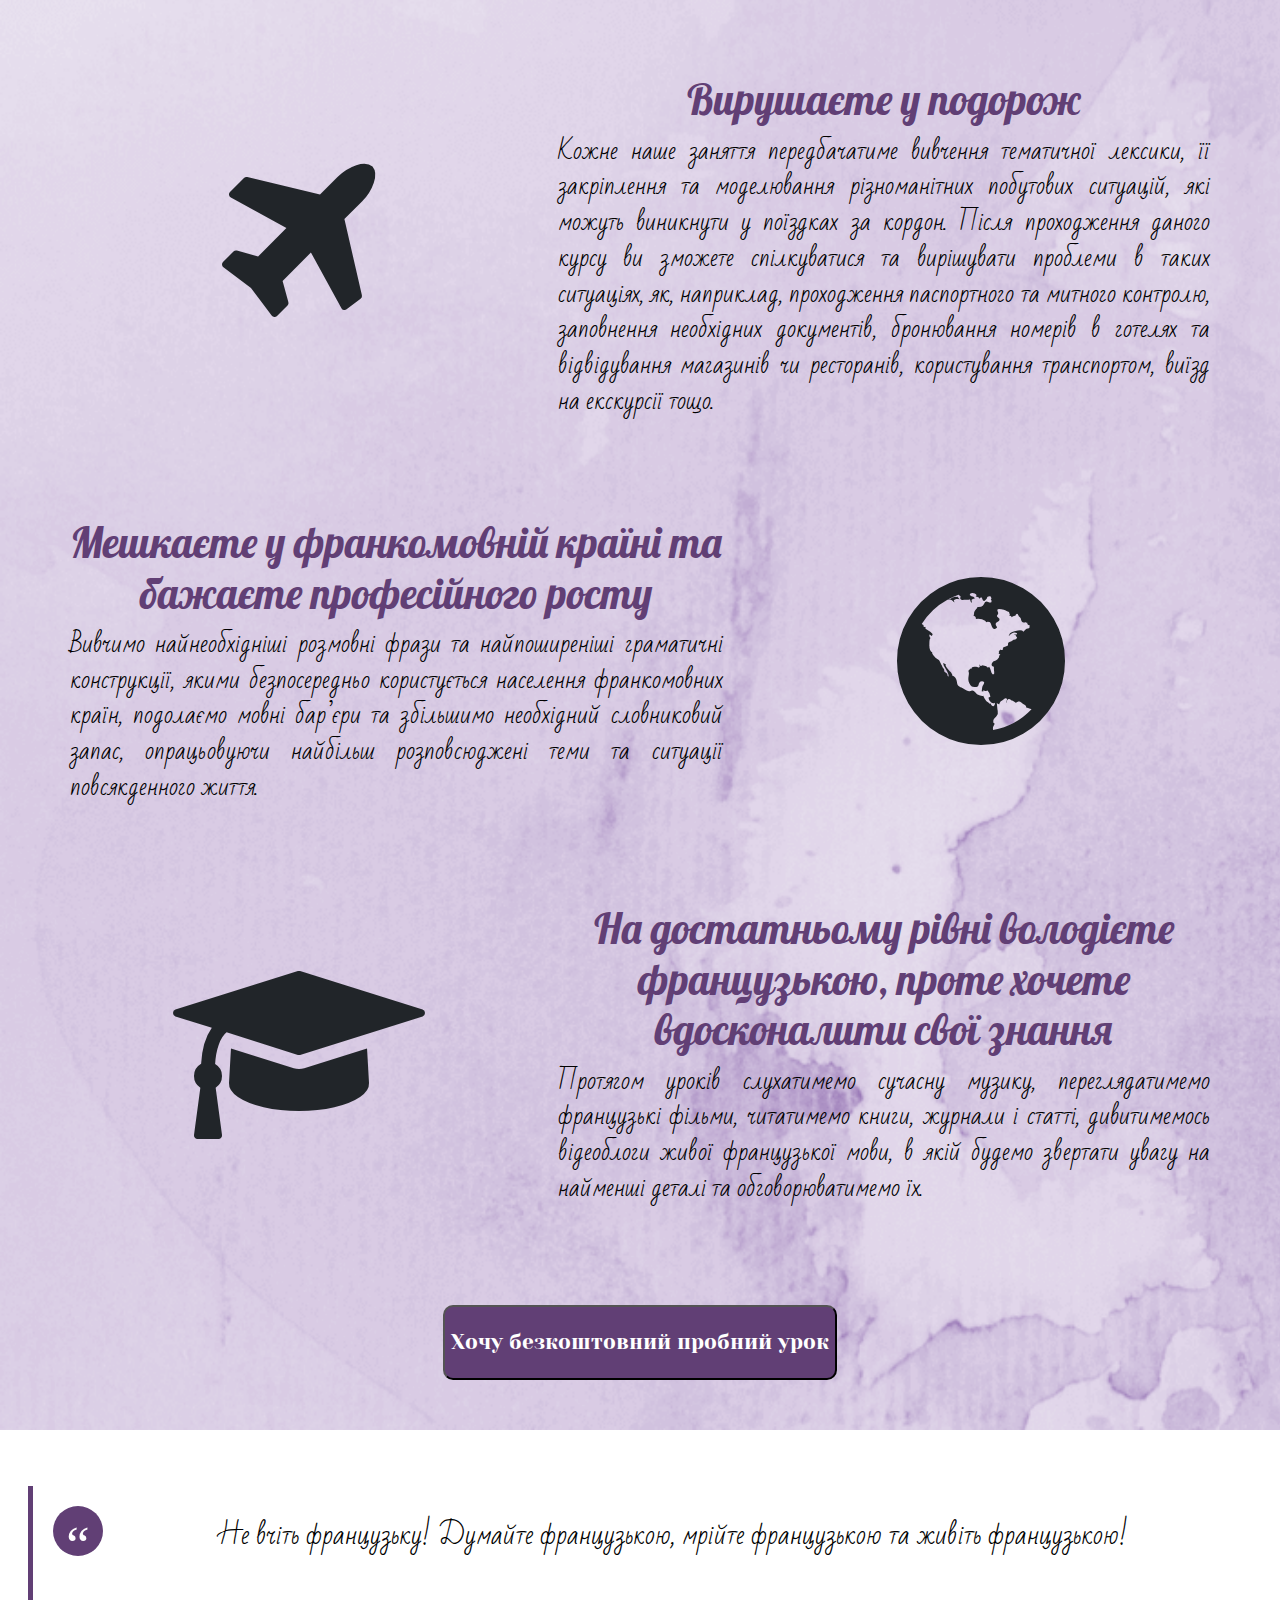
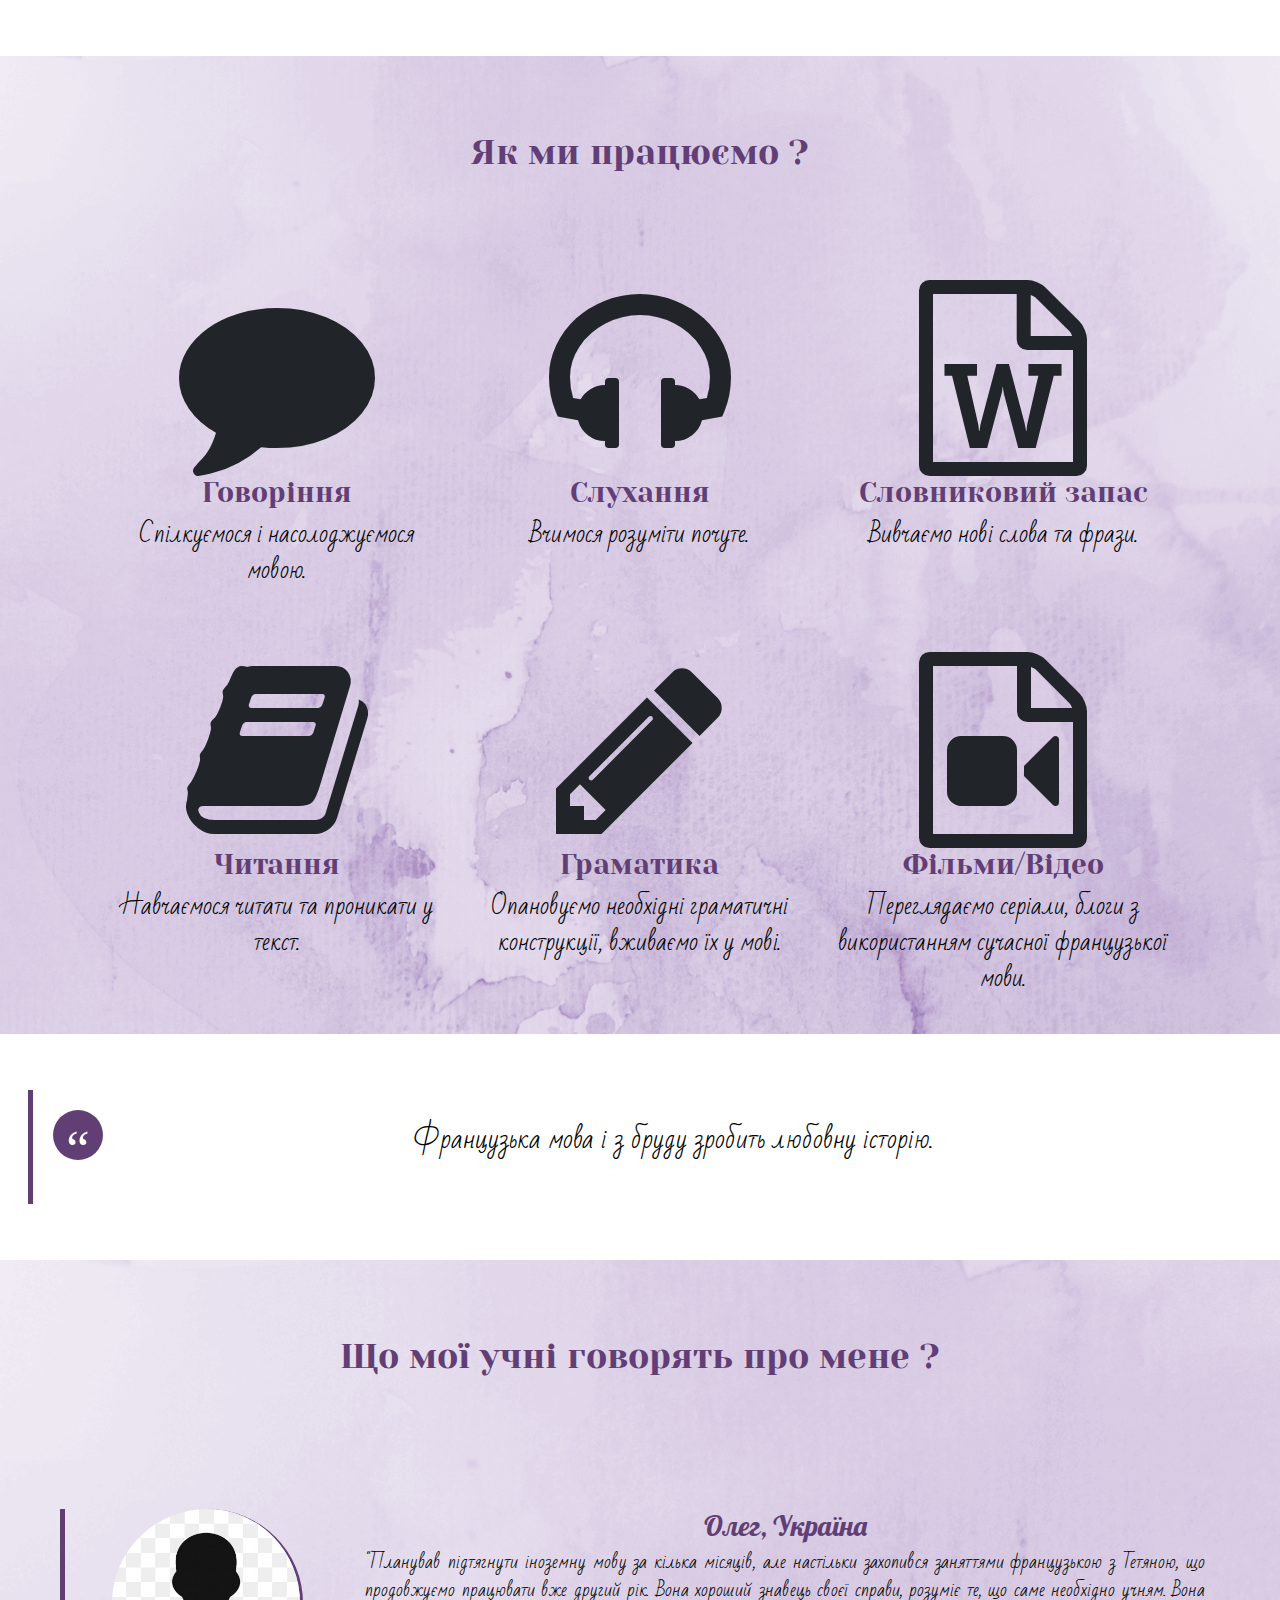
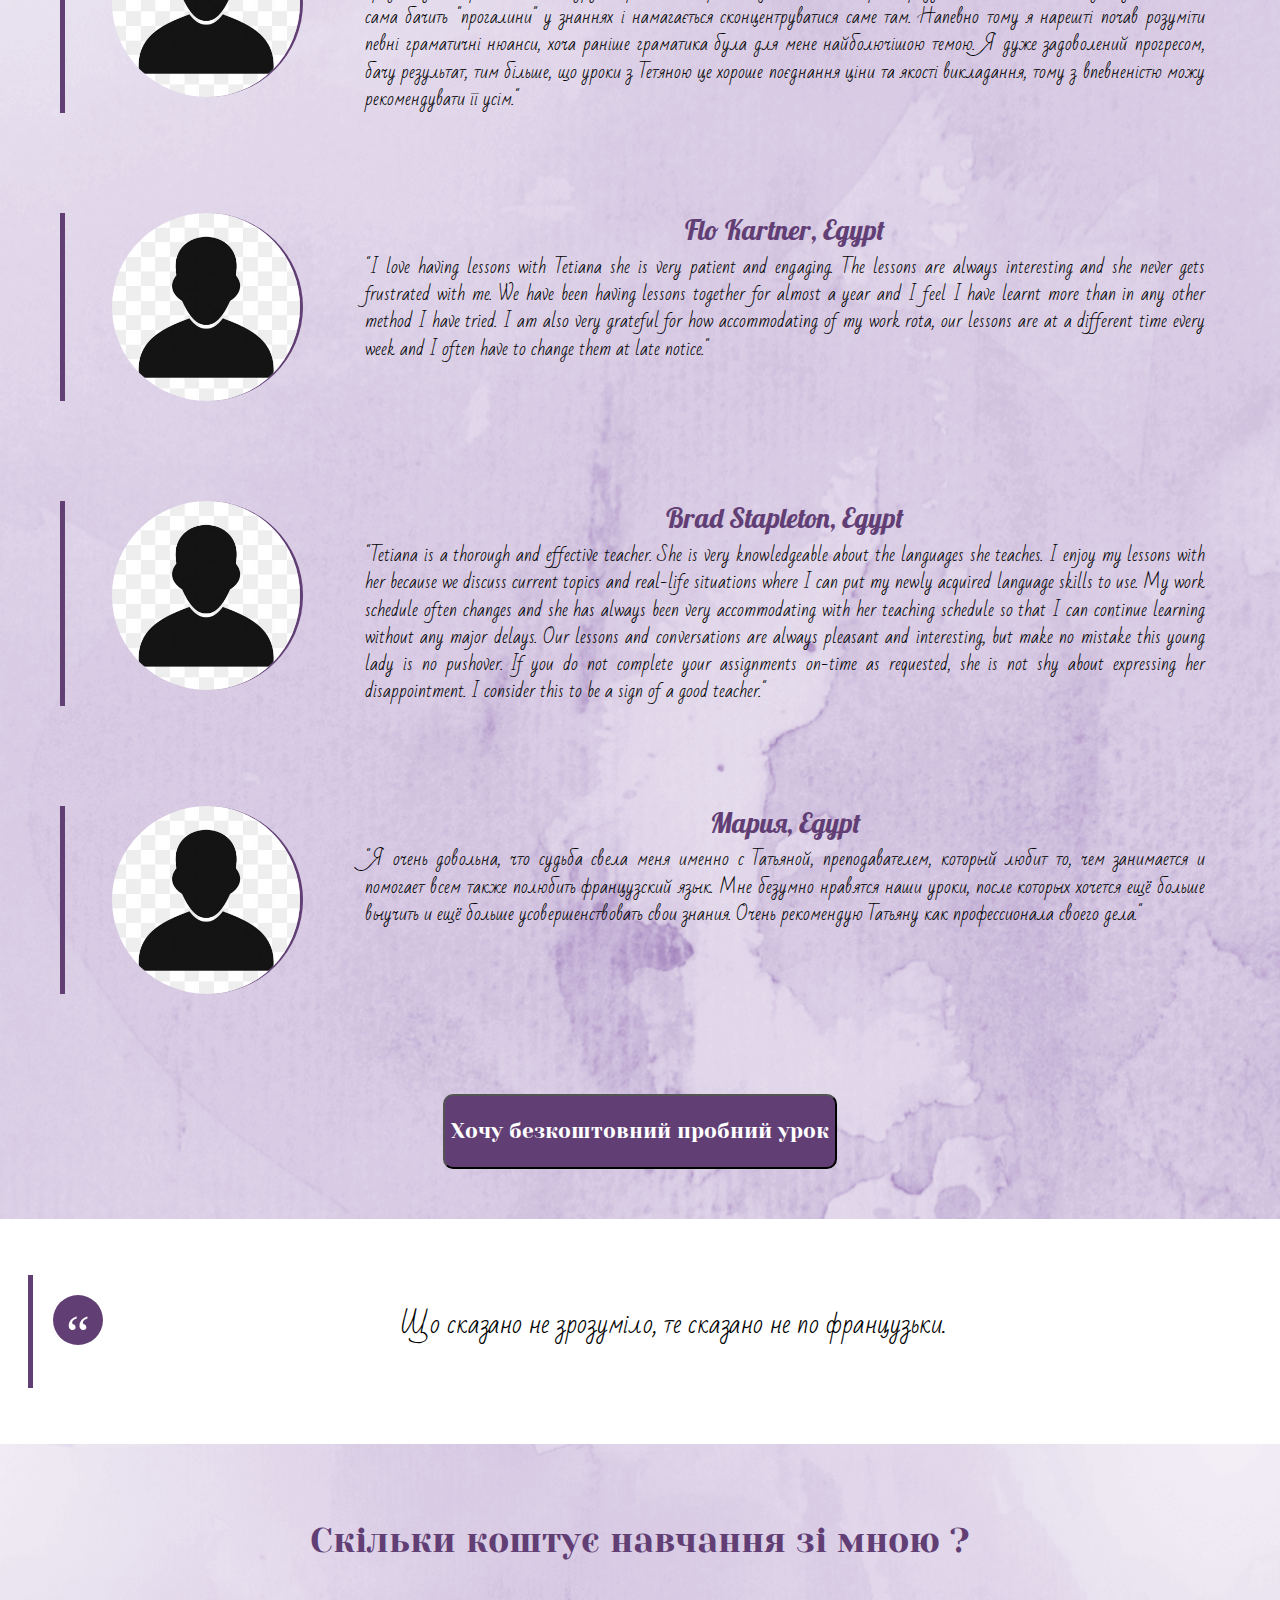
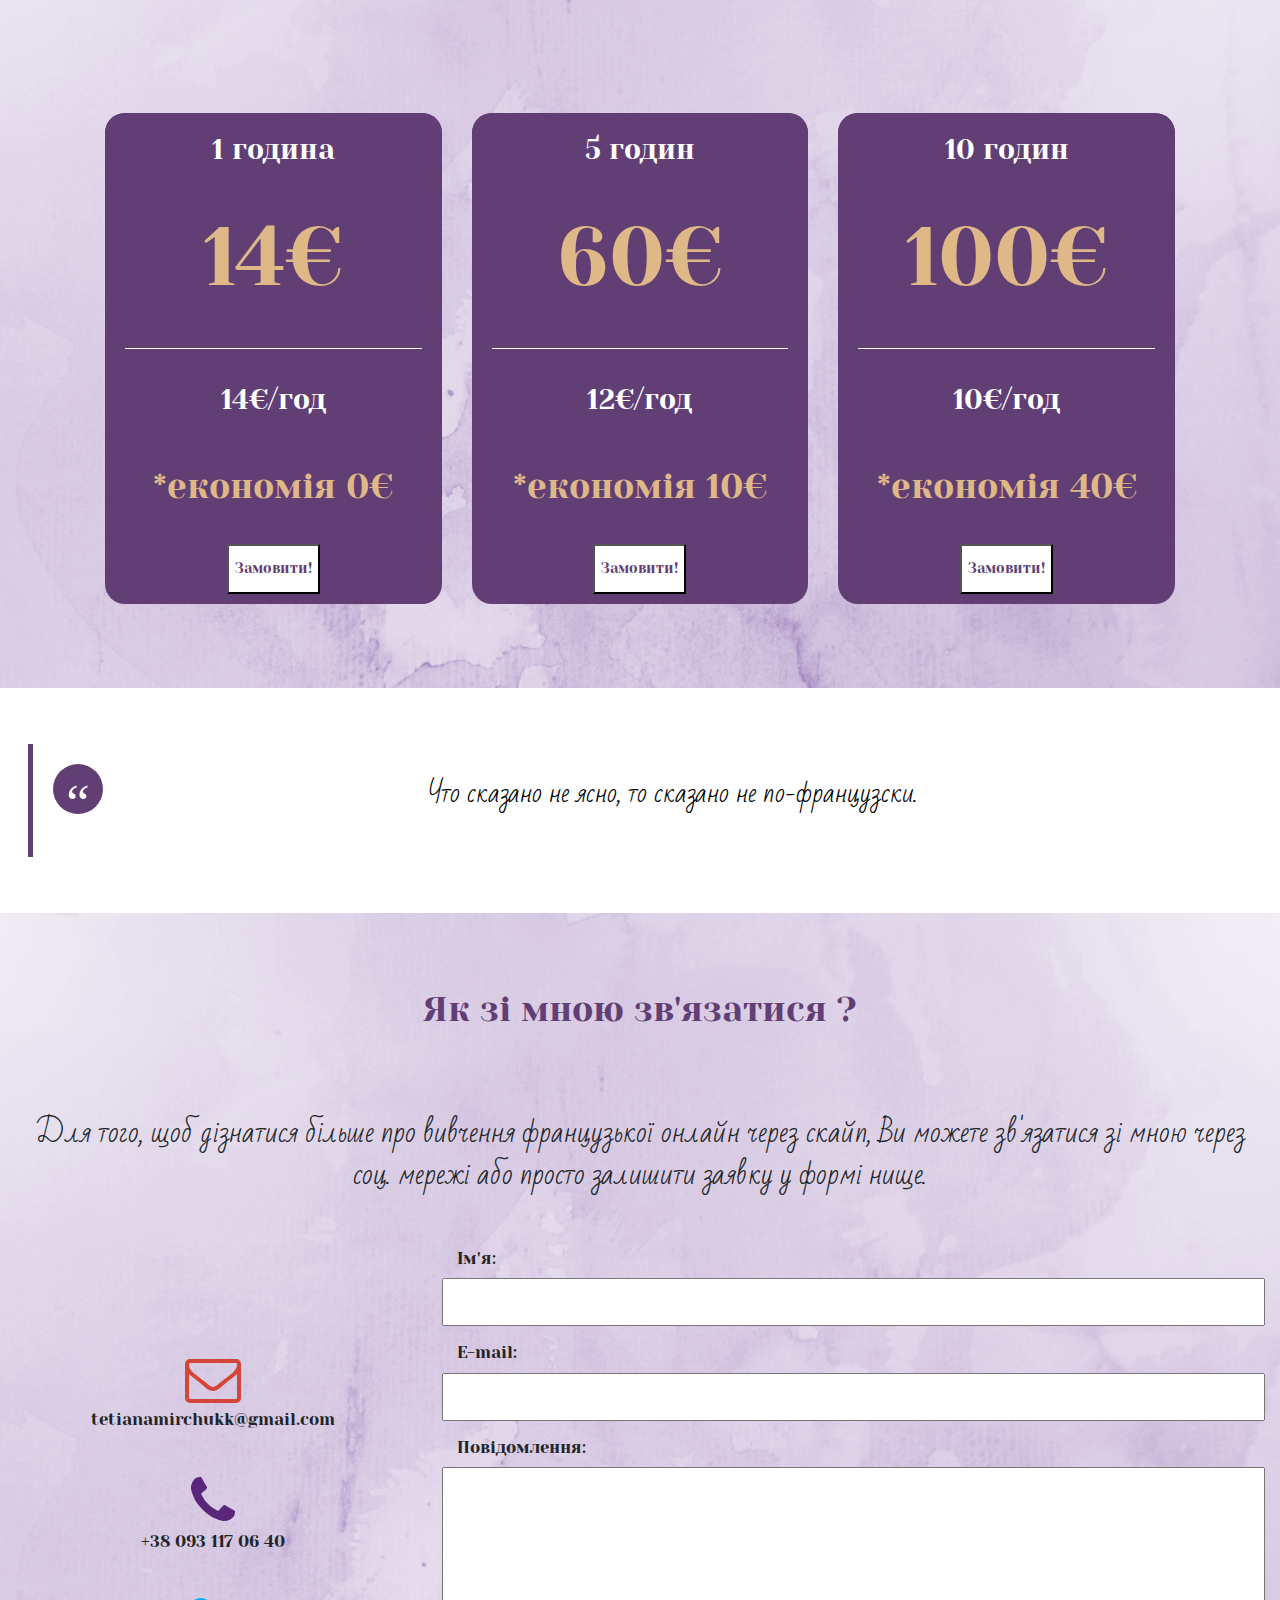
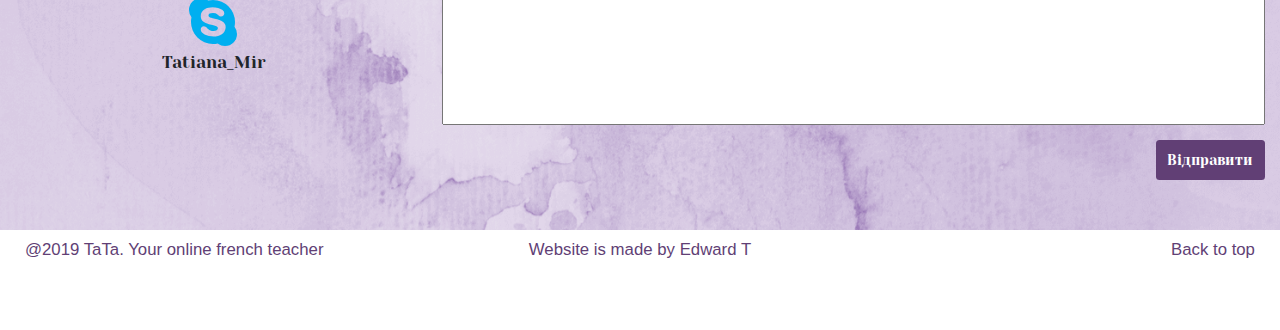
==== commit 804e36cc: "feedback page" ====
--- a/index.html
+++ b/index.html
@@ -413,10 +413,12 @@
           <img src="img/feedback-photo-1.jpeg" alt="">
         </div>
         <div class="col-sm-12 col-md-9">
-          <h2>Mohamed Salah, Egypt</h2>
-          <span>"Lorem ipsum dolor sit amet consectetur, adipisicing elit. Quis velit ea odit delectus quia suscipit
-            expedita molestias molestiae sapiente, inventore magnam soluta placeat aperiam fugit dolore. Ipsam
-            laudantium veritatis quaerat?"</span>
+          <h2>Олег, Україна</h2>
+          <span>"Планував підтягнути іноземну мову за кілька місяців, але настільки захопився заняттями французькою з Тетяною, 
+            що продовжуємо працювати вже другий рік. Вона хороший знавець своєї справи, 
+            розуміє те, що саме необхідно учням. Вона сама бачить "прогалини" у знаннях і намагається сконцентруватися саме там. 
+            Напевно тому я нарешті почав розуміти певні граматичні нюанси, хоча раніше граматика була для мене найболючішою темою. 
+            Я дуже задоволений прогресом, бачу результат, тим більше, що уроки з Тетяною це хороше поєднання ціни та якості викладання, тому з впевненістю можу рекомендувати її усім."</span>
         </div>
       </div>
     </div>
@@ -426,10 +428,11 @@
           <img src="img/feedback-photo-1.jpeg" alt="">
         </div>
         <div class="col-sm-12 col-md-9">
-          <h2>Mohamed Salah, Egypt</h2>
-          <span>"Lorem ipsum dolor sit amet consectetur, adipisicing elit. Quis velit ea odit delectus quia suscipit
-            expedita molestias molestiae sapiente, inventore magnam soluta placeat aperiam fugit dolore. Ipsam
-            laudantium veritatis quaerat?"</span>
+          <h2>Flo Kartner, Egypt</h2>
+          <span>"I love having lessons with Tetiana she is very patient and  engaging. 
+            The lessons are always interesting and she never gets frustrated with me. 
+            We have been having lessons together for almost a year and I feel I have learnt more than in any other method I have tried. 
+            I am also very grateful for how accommodating of my work rota, our lessons are at a different time every week and I often have to change them at late notice."</span>
         </div>
       </div>
     </div>
@@ -439,10 +442,13 @@
           <img src="img/feedback-photo-1.jpeg" alt="">
         </div>
         <div class="col-sm-12 col-md-9">
-          <h2>Mohamed Salah, Egypt</h2>
-          <span>"Lorem ipsum dolor sit amet consectetur, adipisicing elit. Quis velit ea odit delectus quia suscipit
-            expedita molestias molestiae sapiente, inventore magnam soluta placeat aperiam fugit dolore. Ipsam
-            laudantium veritatis quaerat?"</span>
+          <h2>Brad Stapleton, Egypt</h2>
+          <span>"Tetiana is a thorough and effective teacher. She is very knowledgeable about the languages she teaches. 
+            I enjoy my lessons with her because we discuss current topics and real-life situations where I can put my newly acquired language skills to use. 
+            My work schedule often changes and she has always been very accommodating with her teaching schedule so that I can continue learning without any major delays. 
+            Our lessons and conversations are always pleasant and interesting, but make no mistake this young lady is no pushover. 
+            Іf you do not complete your assignments on-time as requested, she is not shy about expressing her disappointment. 
+            I consider this to be a sign of a good teacher."</span>
         </div>
       </div>
     </div>
@@ -452,10 +458,10 @@
           <img src="img/feedback-photo-1.jpeg" alt="">
         </div>
         <div class="col-sm-12 col-md-9">
-          <h2>Mohamed Salah, Egypt</h2>
-          <span>"Lorem ipsum dolor sit amet consectetur, adipisicing elit. Quis velit ea odit delectus quia suscipit
-            expedita molestias molestiae sapiente, inventore magnam soluta placeat aperiam fugit dolore. Ipsam
-            laudantium veritatis quaerat?"</span>
+          <h2>Мария, Egypt</h2>
+          <span>"Я очень довольна, что судьба свела меня именно с Татьяной, преподавателем, который любит то, чем занимается и помогает всем также  полюбить французский язык. 
+            Мне безумно нравятся наши уроки, после которых хочется ещё больше выучить и ещё больше усовершенствовать свои знания. 
+            Очень рекомендую Татьяну  как профессионала своего дела."</span>
         </div>
       </div>
     </div>
@@ -589,12 +595,6 @@
         </div>
         <div class="form-group container-fluid">
             <div class="row">
-            <label class="col-12" for="subject">Тема:</label>
-            <input class="col-12" type="text" name="subject" id="subject" value="" />
-            </div>
-        </div>
-        <div class="form-group container-fluid">
-            <div class="row">
             <label class="col-12" for="message">Повідомлення:</label>
             <textarea class="col-12" name="message" id="message" rows="12"></textarea>
             </div>
@@ -629,6 +629,7 @@
 
   <!-- SCRIPTS -->
   <script src="https://cdnjs.cloudflare.com/ajax/libs/popper.js/1.14.7/umd/popper.min.js" integrity="sha384-UO2eT0CpHqdSJQ6hJty5KVphtPhzWj9WO1clHTMGa3JDZwrnQq4sF86dIHNDz0W1" crossorigin="anonymous"></script>
+  <script src="https://stackpath.bootstrapcdn.com/bootstrap/3.4.1/js/bootstrap.min.js" integrity="sha384-aJ21OjlMXNL5UyIl/XNwTMqvzeRMZH2w8c5cRVpzpU8Y5bApTppSuUkhZXN0VxHd" crossorigin="anonymous"></script>
   <script src="https://stackpath.bootstrapcdn.com/bootstrap/4.3.1/js/bootstrap.min.js" integrity="sha384-JjSmVgyd0p3pXB1rRibZUAYoIIy6OrQ6VrjIEaFf/nJGzIxFDsf4x0xIM+B07jRM" crossorigin="anonymous"></script>
   <script src="https://code.jquery.com/jquery-3.3.1.slim.min.js" integrity="sha384-q8i/X+965DzO0rT7abK41JStQIAqVgRVzpbzo5smXKp4YfRvH+8abtTE1Pi6jizo" crossorigin="anonymous"></script>
   <script src="https://code.jquery.com/jquery-3.4.1.min.js" integrity="sha256-CSXorXvZcTkaix6Yvo6HppcZGetbYMGWSFlBw8HfCJo=" crossorigin="anonymous"></script>
--- a/css/style.css
+++ b/css/style.css
@@ -738,6 +738,9 @@
 	}
 }
 @media (min-width: 320px) and (max-width: 767px){
+	.home{
+		background-attachment: scroll;
+	}
 	.navbar {
 		font-size: 1.2em;
 	}
@@ -747,11 +750,6 @@
 	.header-socials a {
 		font-size: .6em;
 	}
-	.home{
-	background-color: #fff !important;
-	min-width: 100vw;
-	height: 100vh;
-}
 	.header-socials p {
 		font-size: 1em;
 		margin: 0;
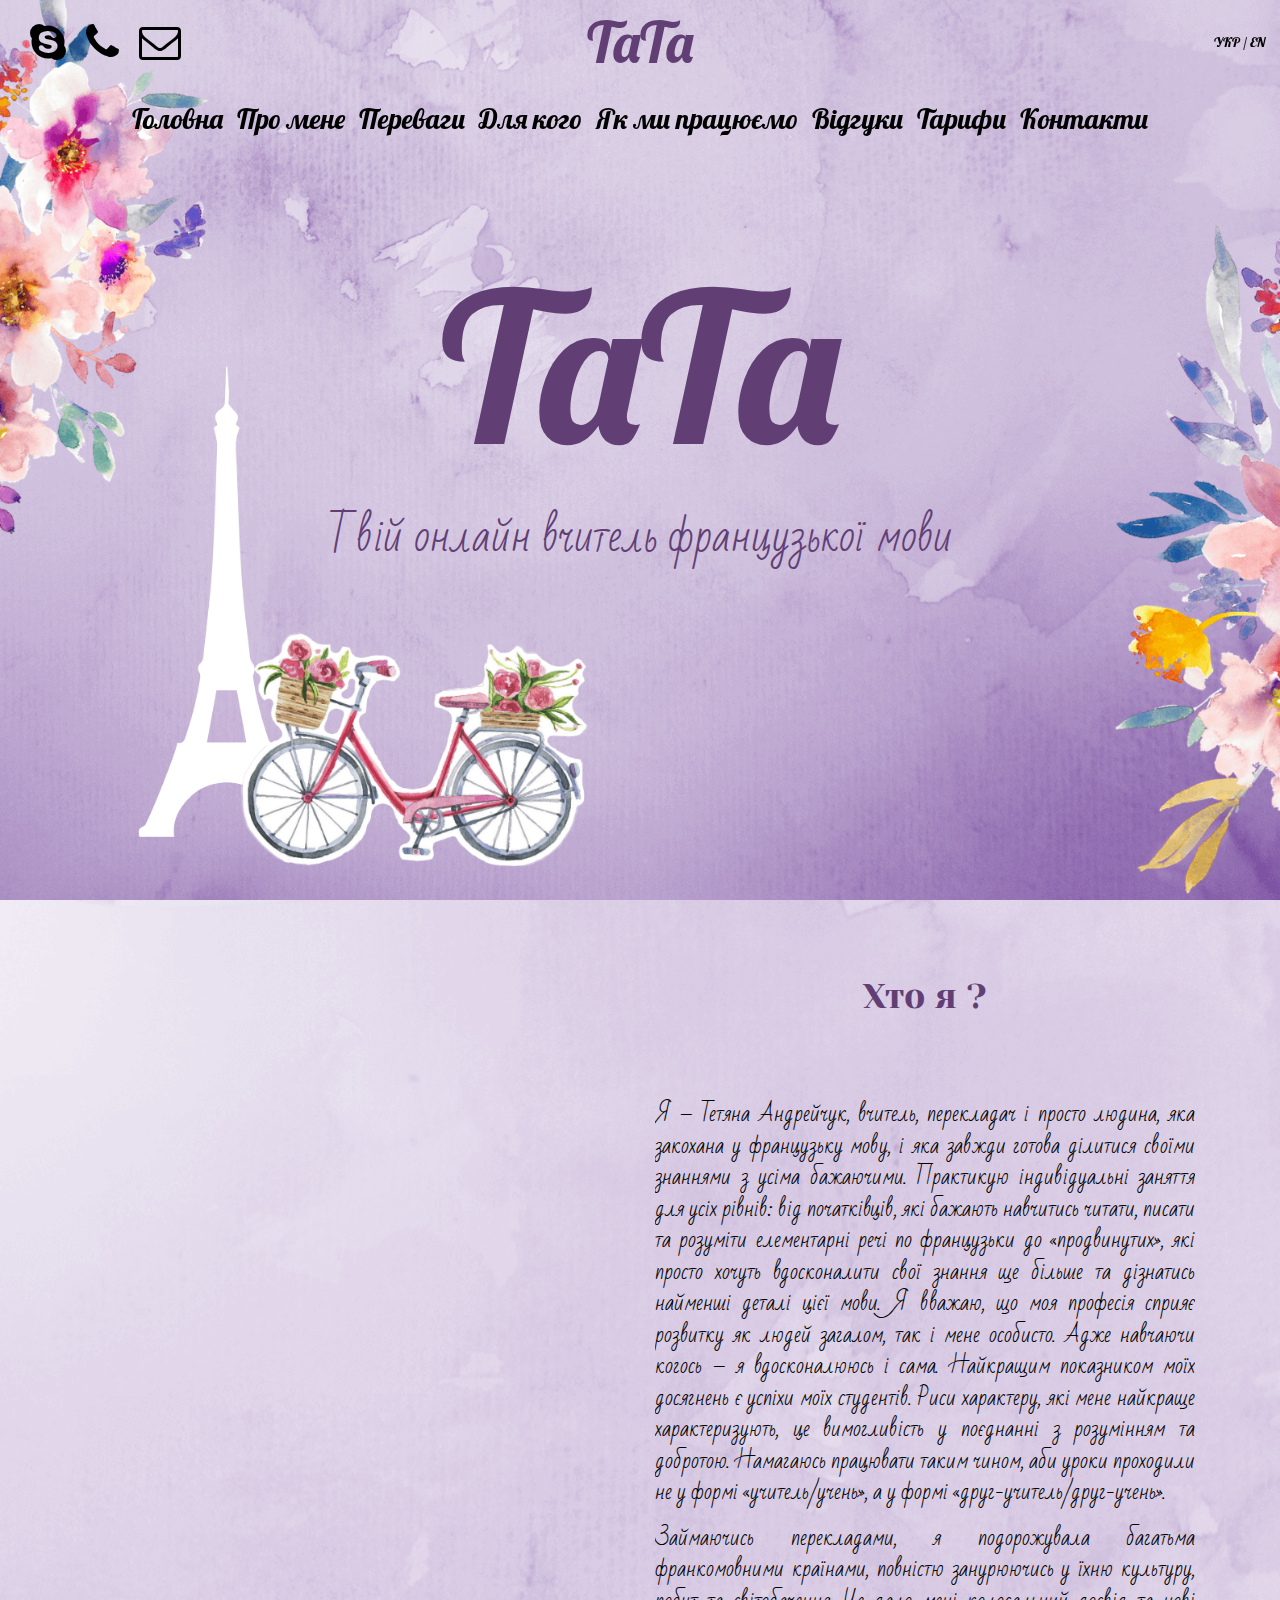
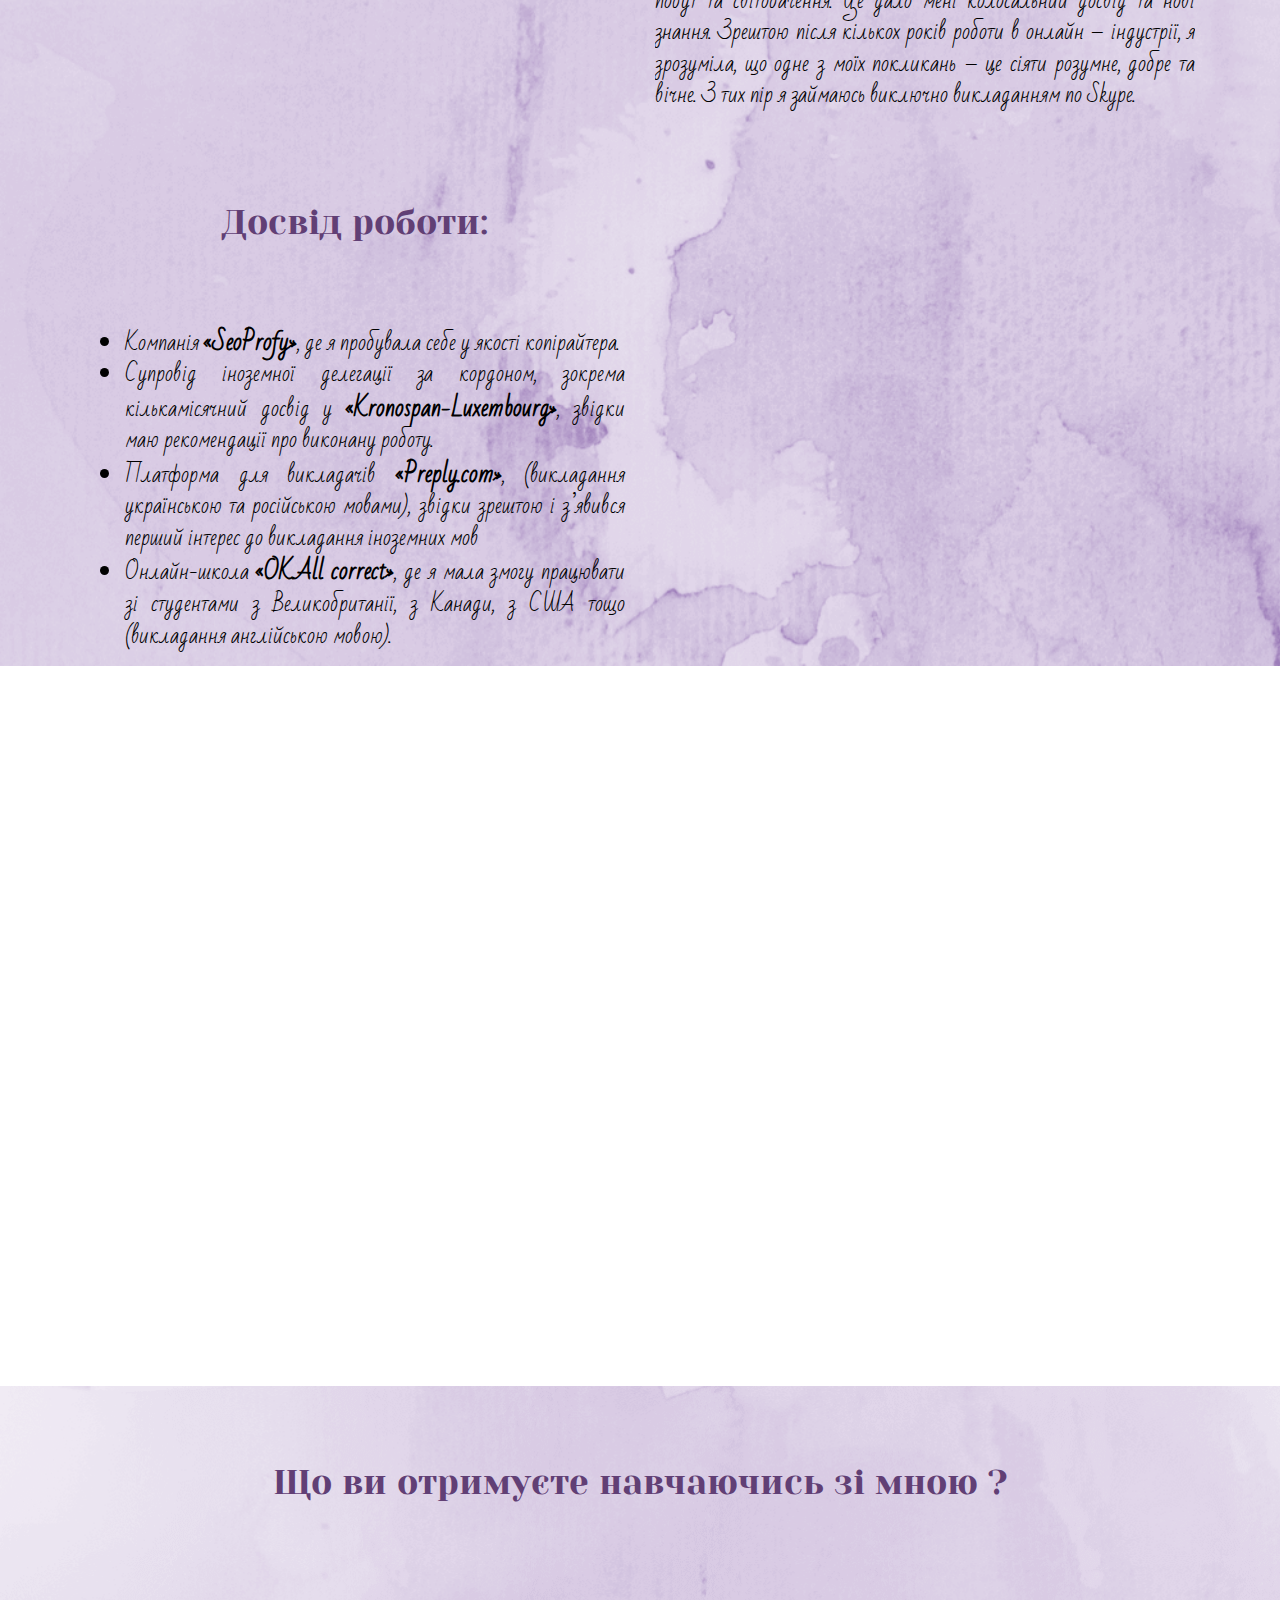
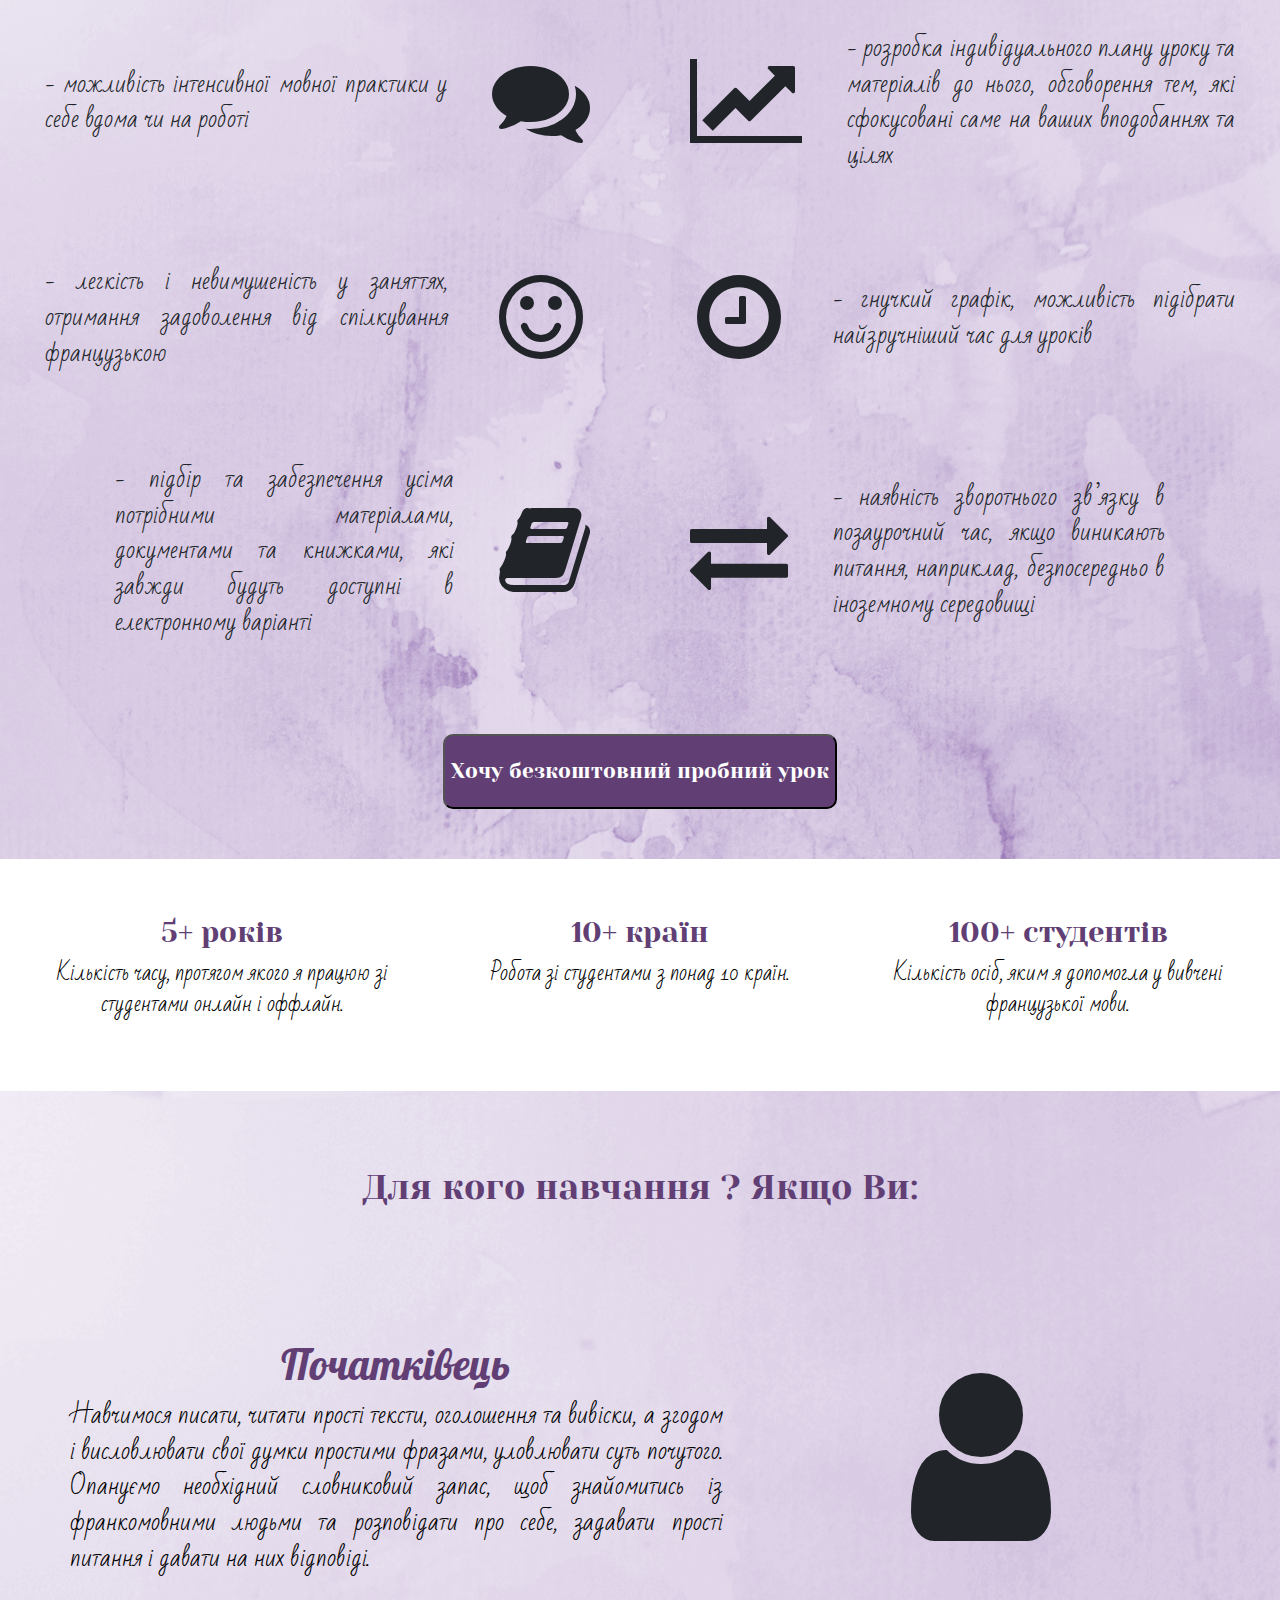
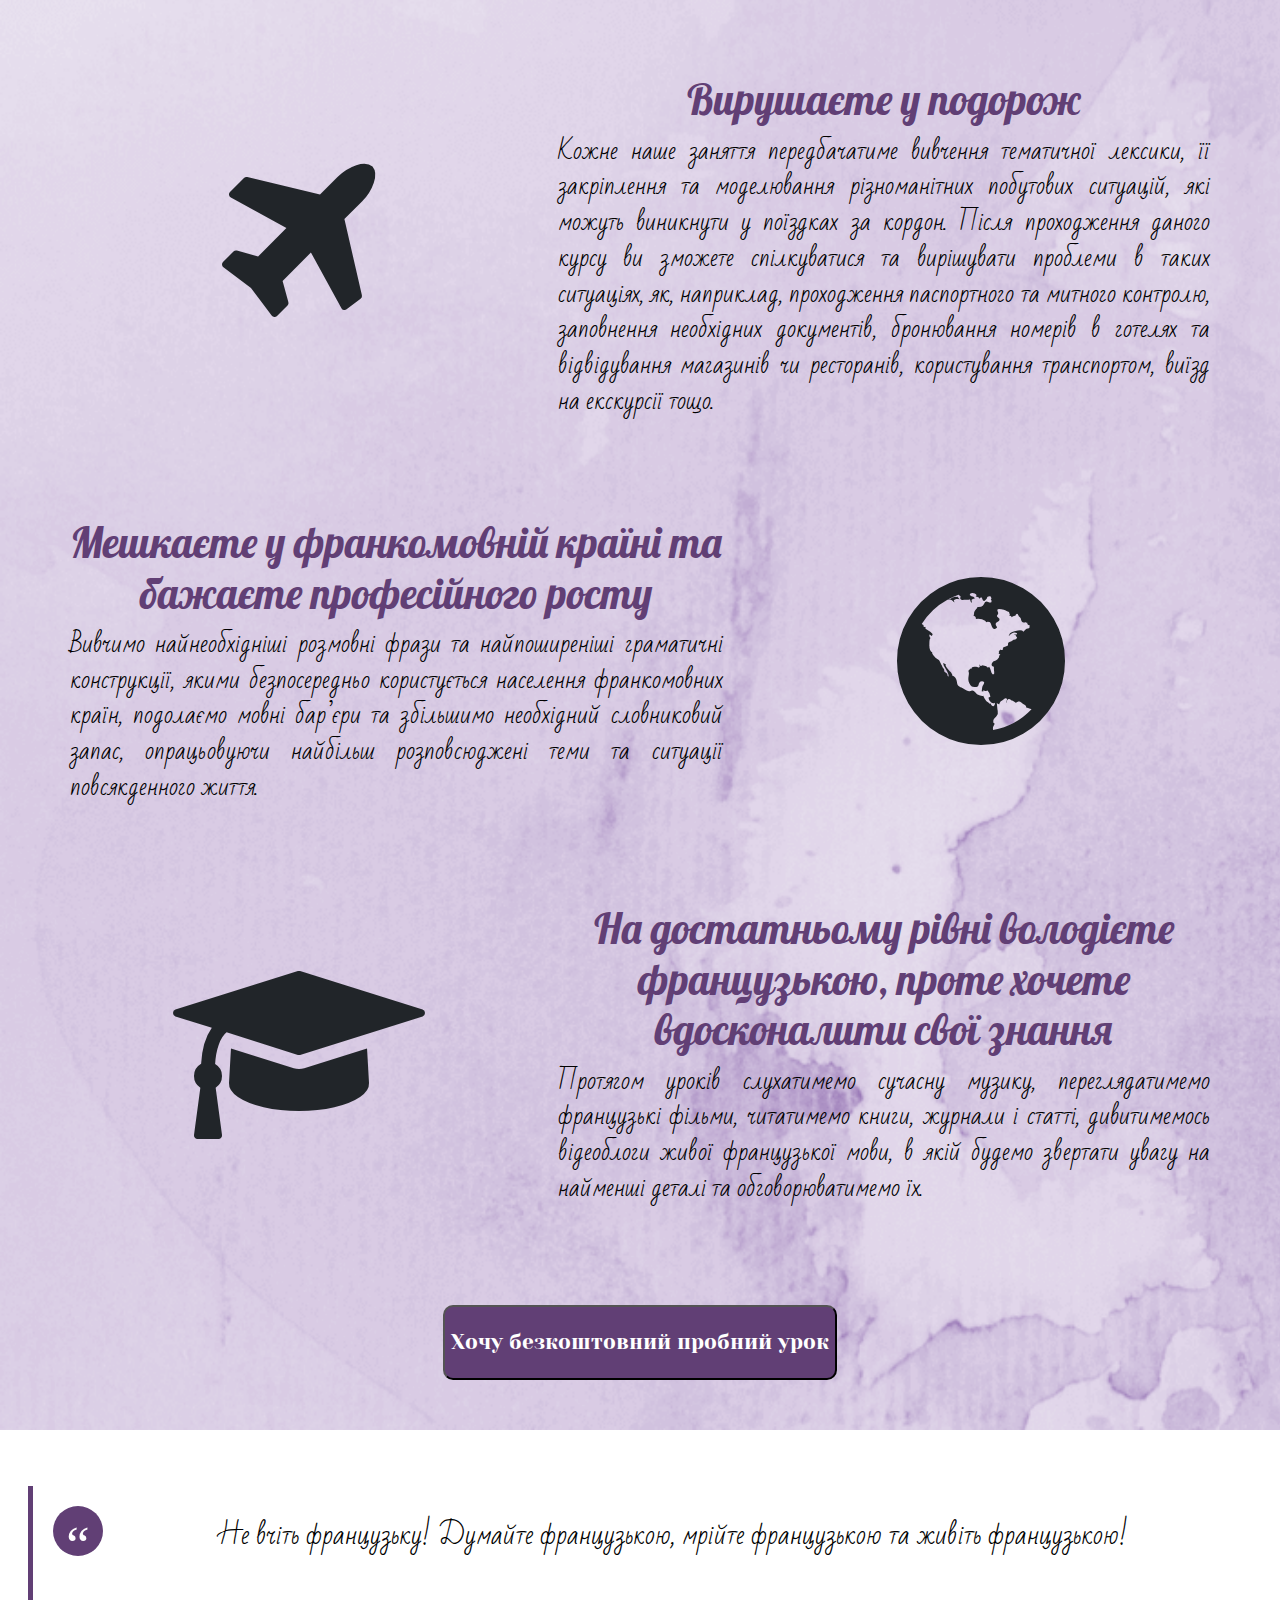
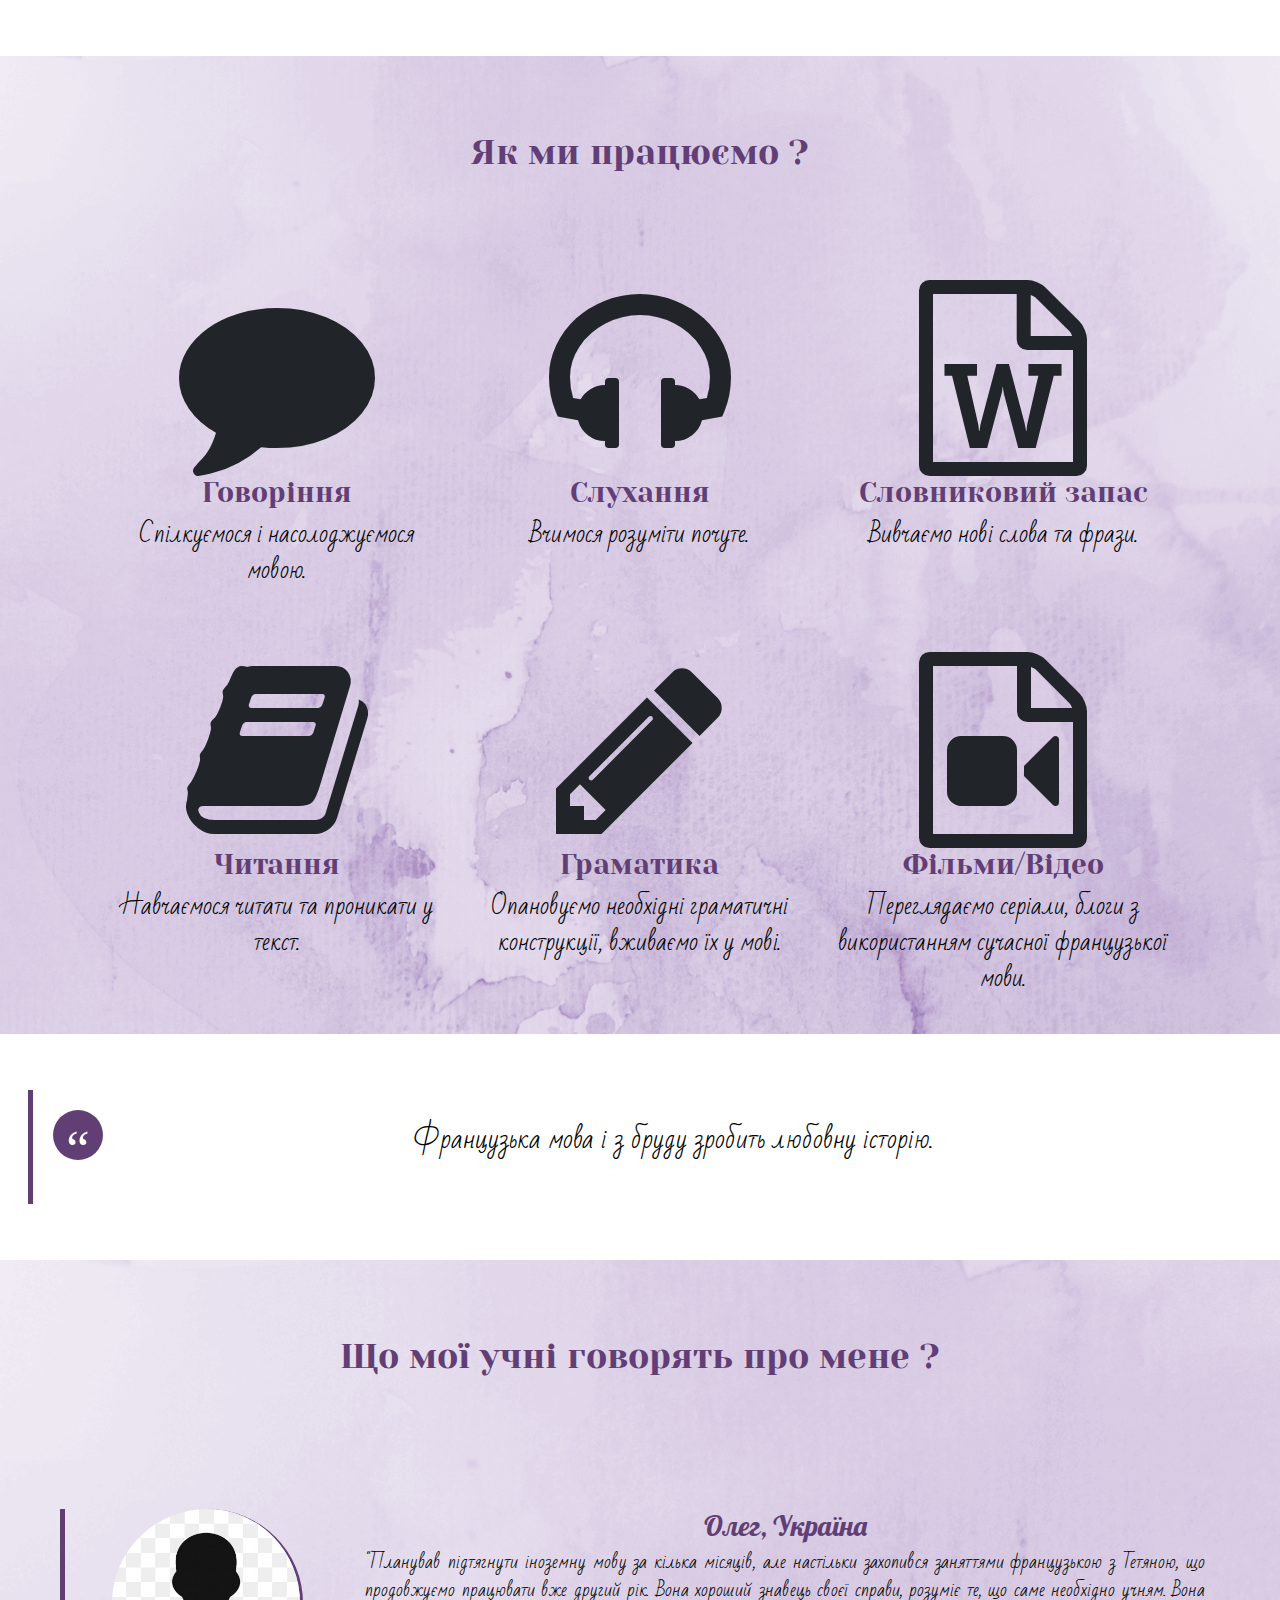
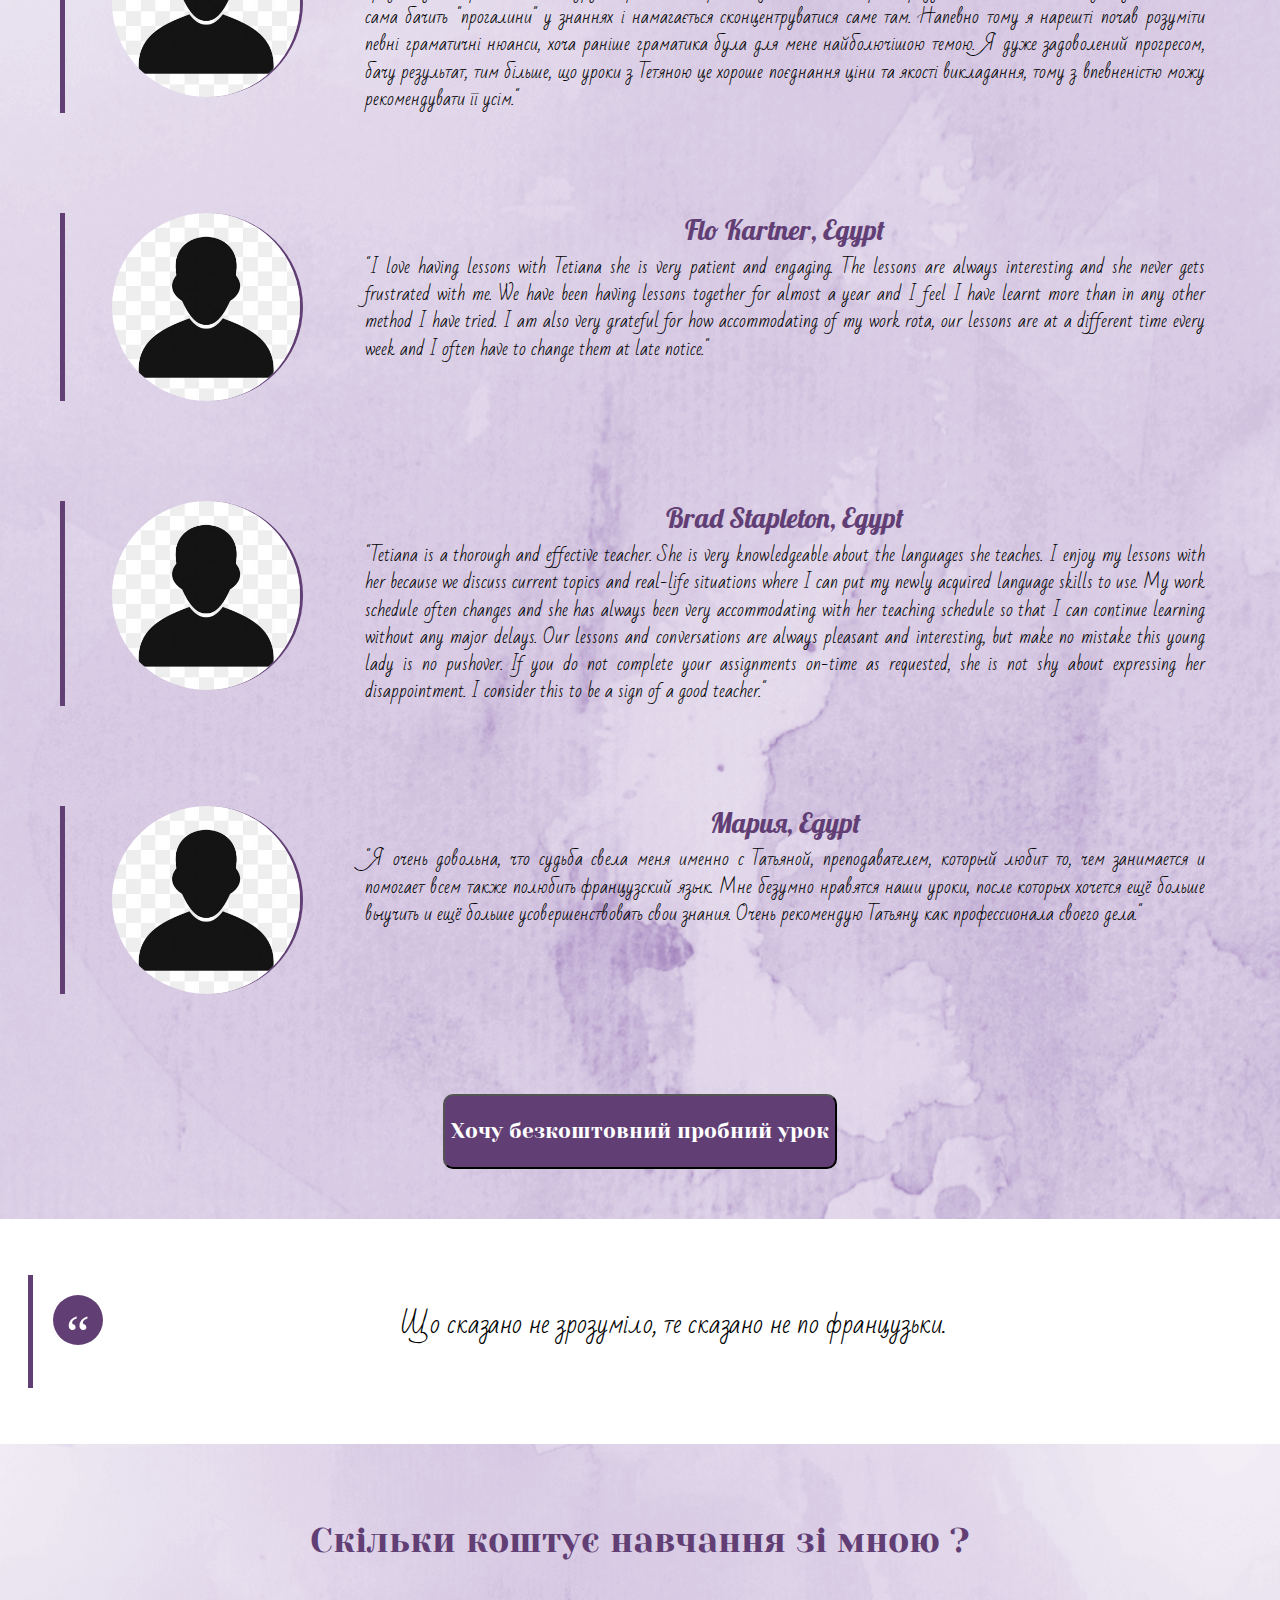
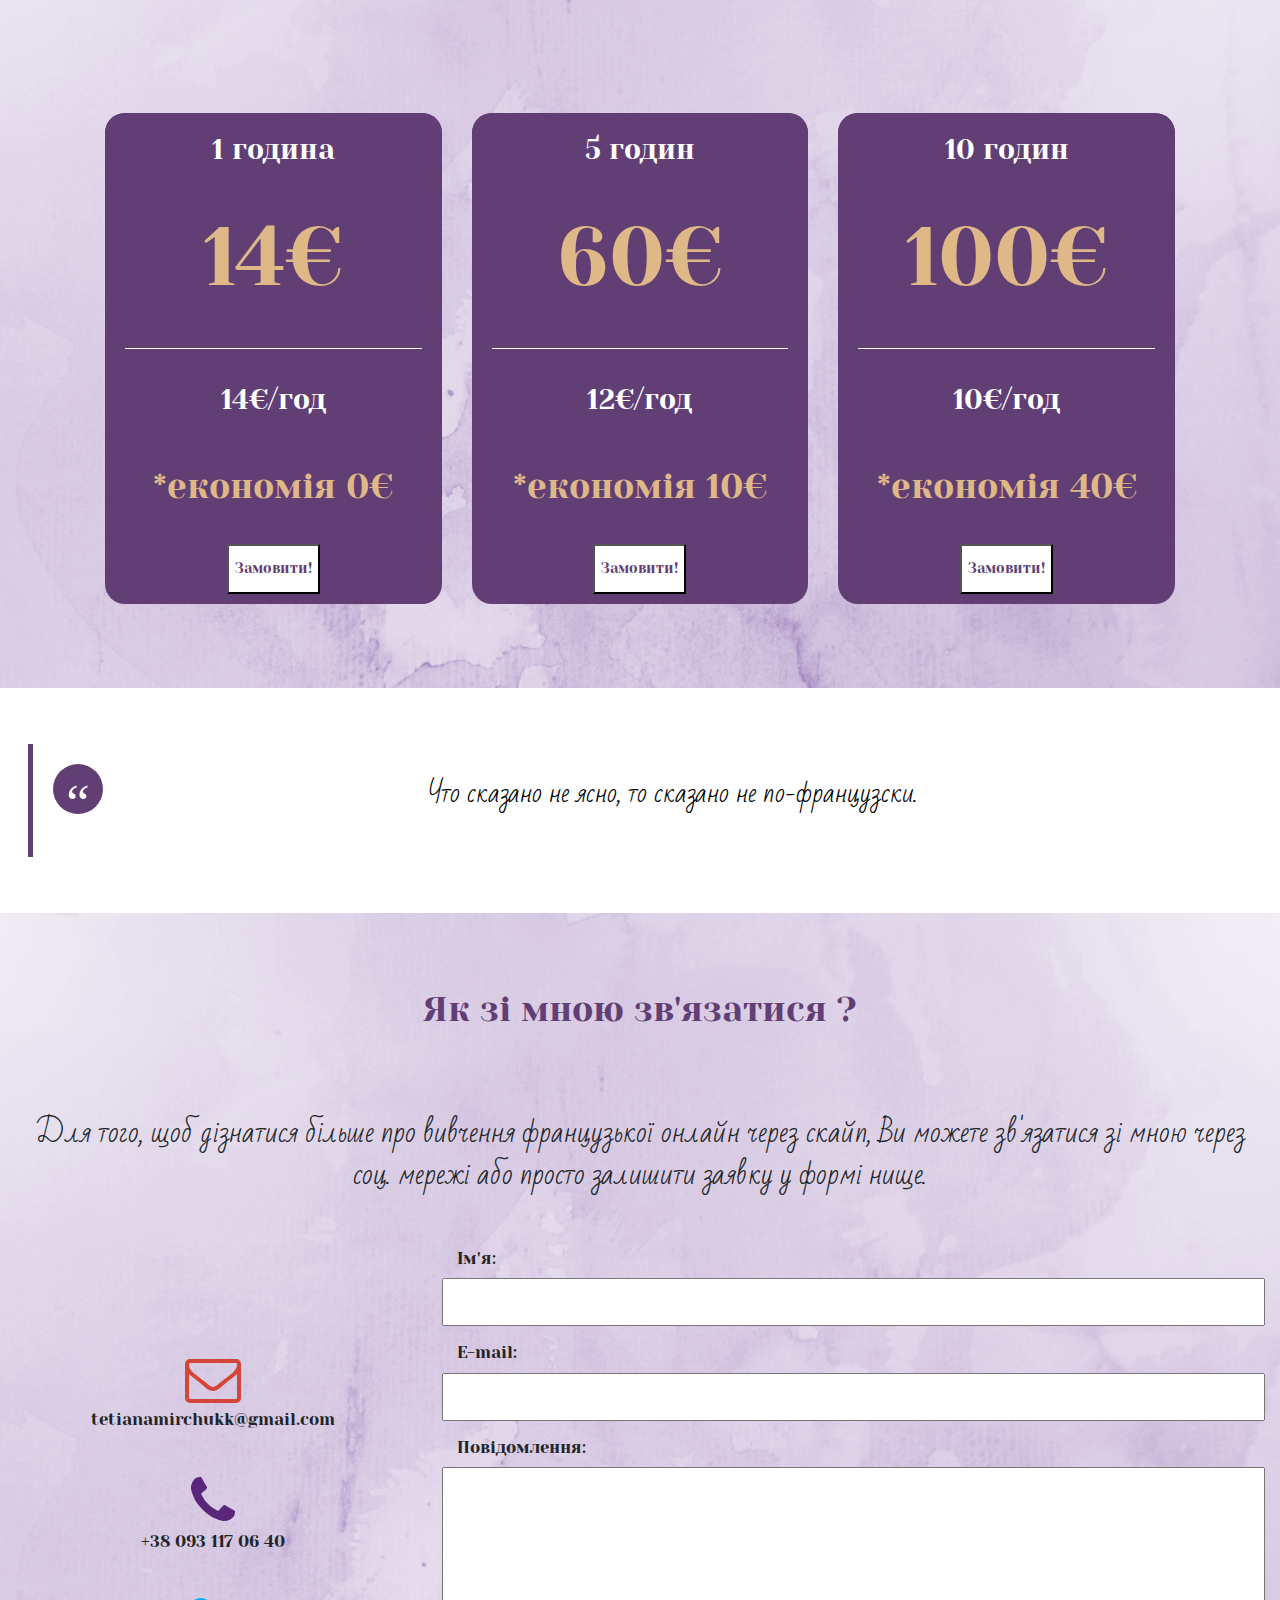
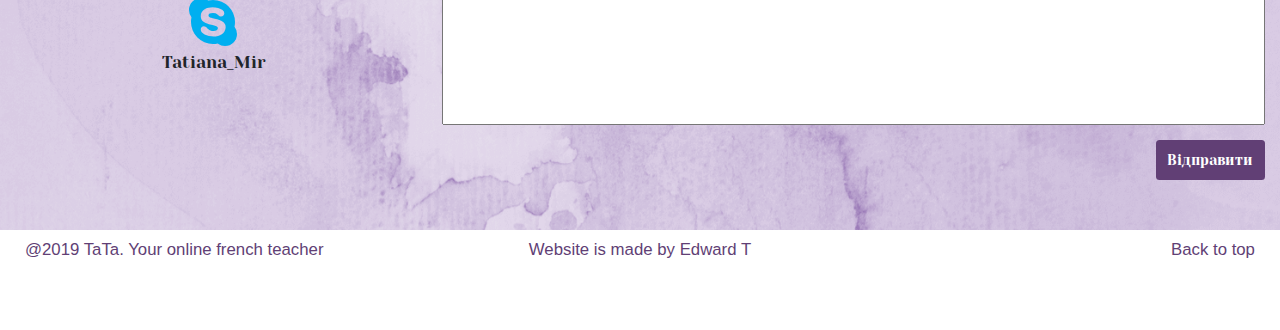
==== commit 553289d7: "28.11.19" ====
--- a/index.html
+++ b/index.html
@@ -162,7 +162,7 @@
 
   <!-- VIDEO BLOCK -->
   <div class="embed-responsive embed-responsive-16by9">
-    <iframe class="embed-responsive-item" src="mov/video.mp4" autostart="false" preload="none"
+    <iframe class="embed-responsive-item" src="https://www.youtube.com/embed/4xa1QhByqNc" autostart="false" preload="none"
       allow="accelerometer; encrypted-media; gyroscope; picture-in-picture" controls allowfullscreen></iframe>
   </div>
   <!-- /END OF VIDEO BLOCK -->
@@ -629,10 +629,8 @@
 
   <!-- SCRIPTS -->
   <script src="https://cdnjs.cloudflare.com/ajax/libs/popper.js/1.14.7/umd/popper.min.js" integrity="sha384-UO2eT0CpHqdSJQ6hJty5KVphtPhzWj9WO1clHTMGa3JDZwrnQq4sF86dIHNDz0W1" crossorigin="anonymous"></script>
-  <script src="https://stackpath.bootstrapcdn.com/bootstrap/3.4.1/js/bootstrap.min.js" integrity="sha384-aJ21OjlMXNL5UyIl/XNwTMqvzeRMZH2w8c5cRVpzpU8Y5bApTppSuUkhZXN0VxHd" crossorigin="anonymous"></script>
+  <script src="https://code.jquery.com/jquery-3.4.1.min.js" integrity="sha256-CSXorXvZcTkaix6Yvo6HppcZGetbYMGWSFlBw8HfCJo=" crossorigin="anonymous"></script>
   <script src="https://stackpath.bootstrapcdn.com/bootstrap/4.3.1/js/bootstrap.min.js" integrity="sha384-JjSmVgyd0p3pXB1rRibZUAYoIIy6OrQ6VrjIEaFf/nJGzIxFDsf4x0xIM+B07jRM" crossorigin="anonymous"></script>
-  <script src="https://code.jquery.com/jquery-3.3.1.slim.min.js" integrity="sha384-q8i/X+965DzO0rT7abK41JStQIAqVgRVzpbzo5smXKp4YfRvH+8abtTE1Pi6jizo" crossorigin="anonymous"></script>
-  <script src="https://code.jquery.com/jquery-3.4.1.min.js" integrity="sha256-CSXorXvZcTkaix6Yvo6HppcZGetbYMGWSFlBw8HfCJo=" crossorigin="anonymous"></script>
   <script src="scripts/layout.js"></script>
   <script src="scripts/contact.js"></script>
   <script src="mail.php"></script>
--- a/css/style.css
+++ b/css/style.css
@@ -137,9 +137,7 @@
 	background-attachment: fixed;
 	background-position: left bottom;
     background-size: cover;
-	min-width: 100vw;
-	min-height: 100vh;
-    max-height: 100vh;
+    height: 100vh;
 }
 .home-content {
 	margin-top: -100px;
@@ -500,6 +498,7 @@
 	-webkit-transform: scale(1.1, 1.1);
 	        transform: scale(1.1, 1.1);
 	background-color: burlywood;
+	cursor: pointer;
 }
 /* CONTACT PAGE */
 .contact {
@@ -738,9 +737,6 @@
 	}
 }
 @media (min-width: 320px) and (max-width: 767px){
-	.home{
-		background-attachment: scroll;
-	}
 	.navbar {
 		font-size: 1.2em;
 	}
@@ -750,6 +746,9 @@
 	.header-socials a {
 		font-size: .6em;
 	}
+	.home{
+    background-attachment: scroll;
+}
 	.header-socials p {
 		font-size: 1em;
 		margin: 0;
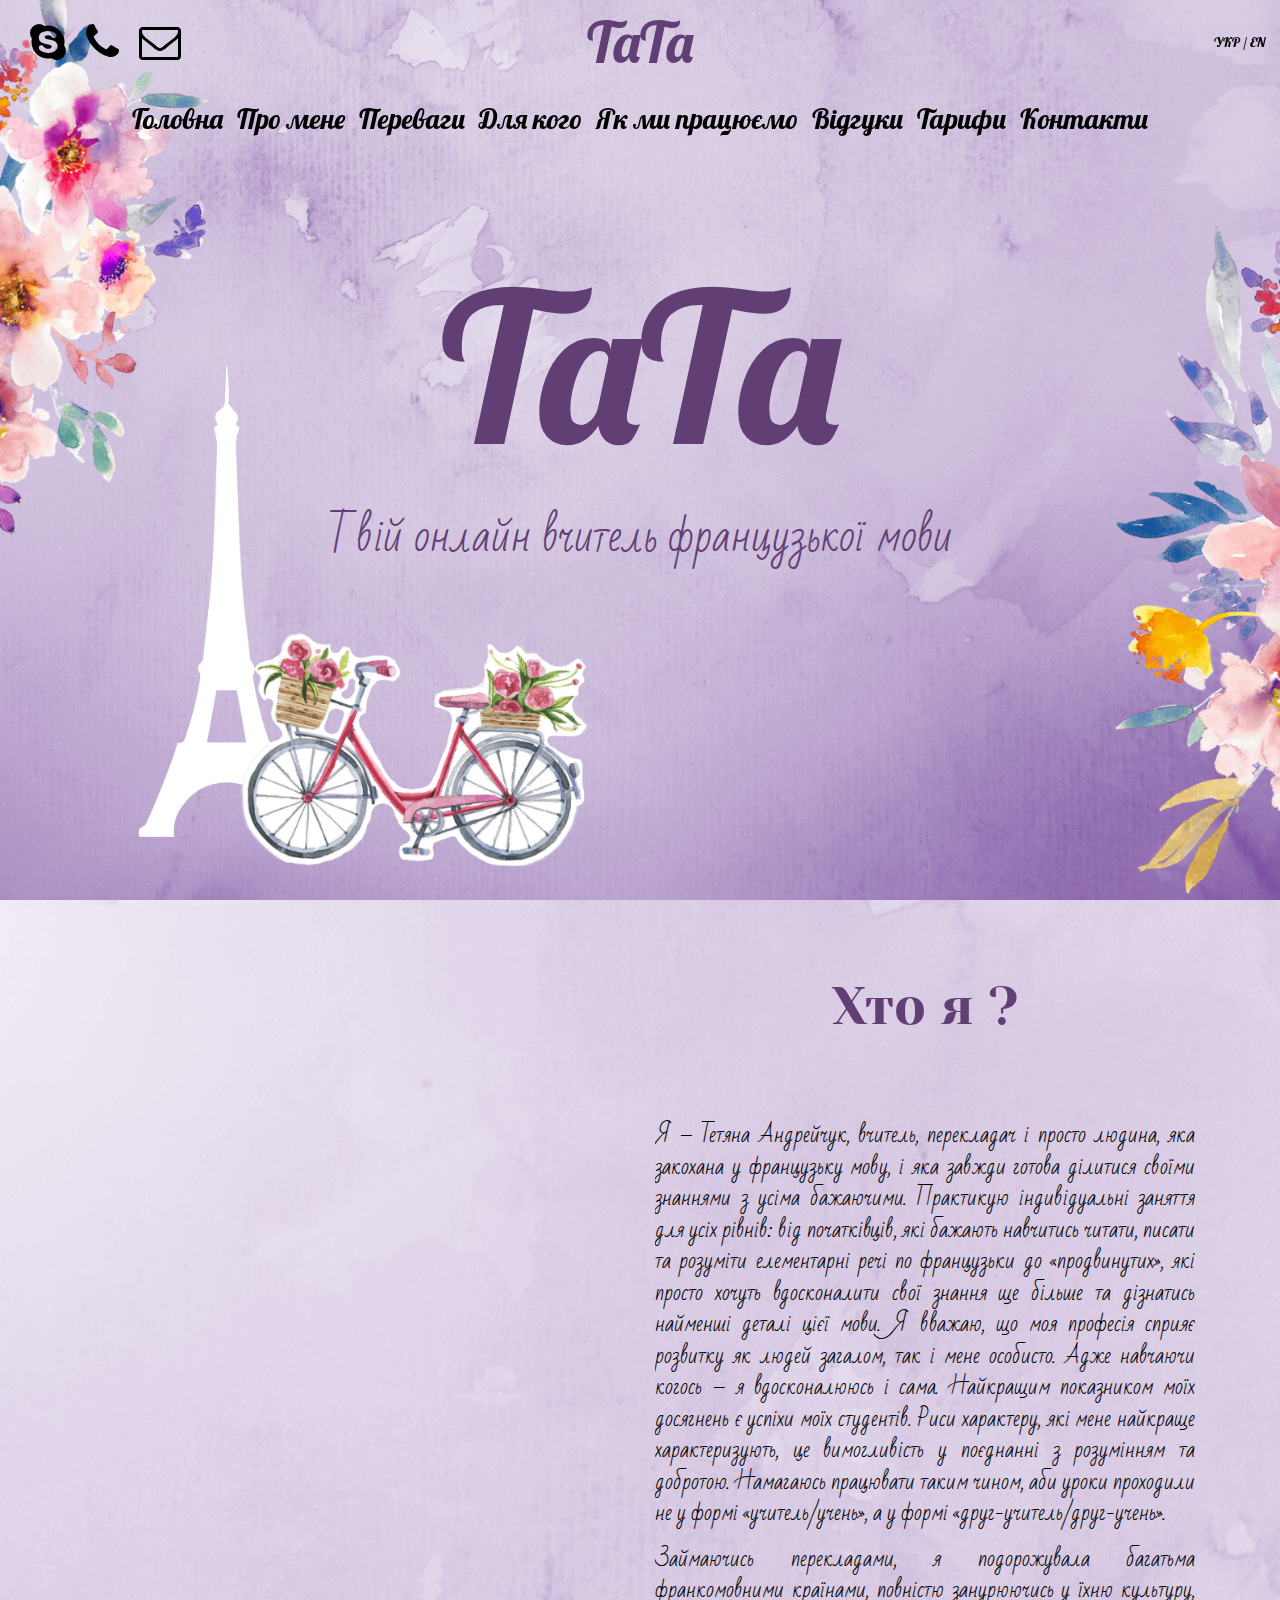
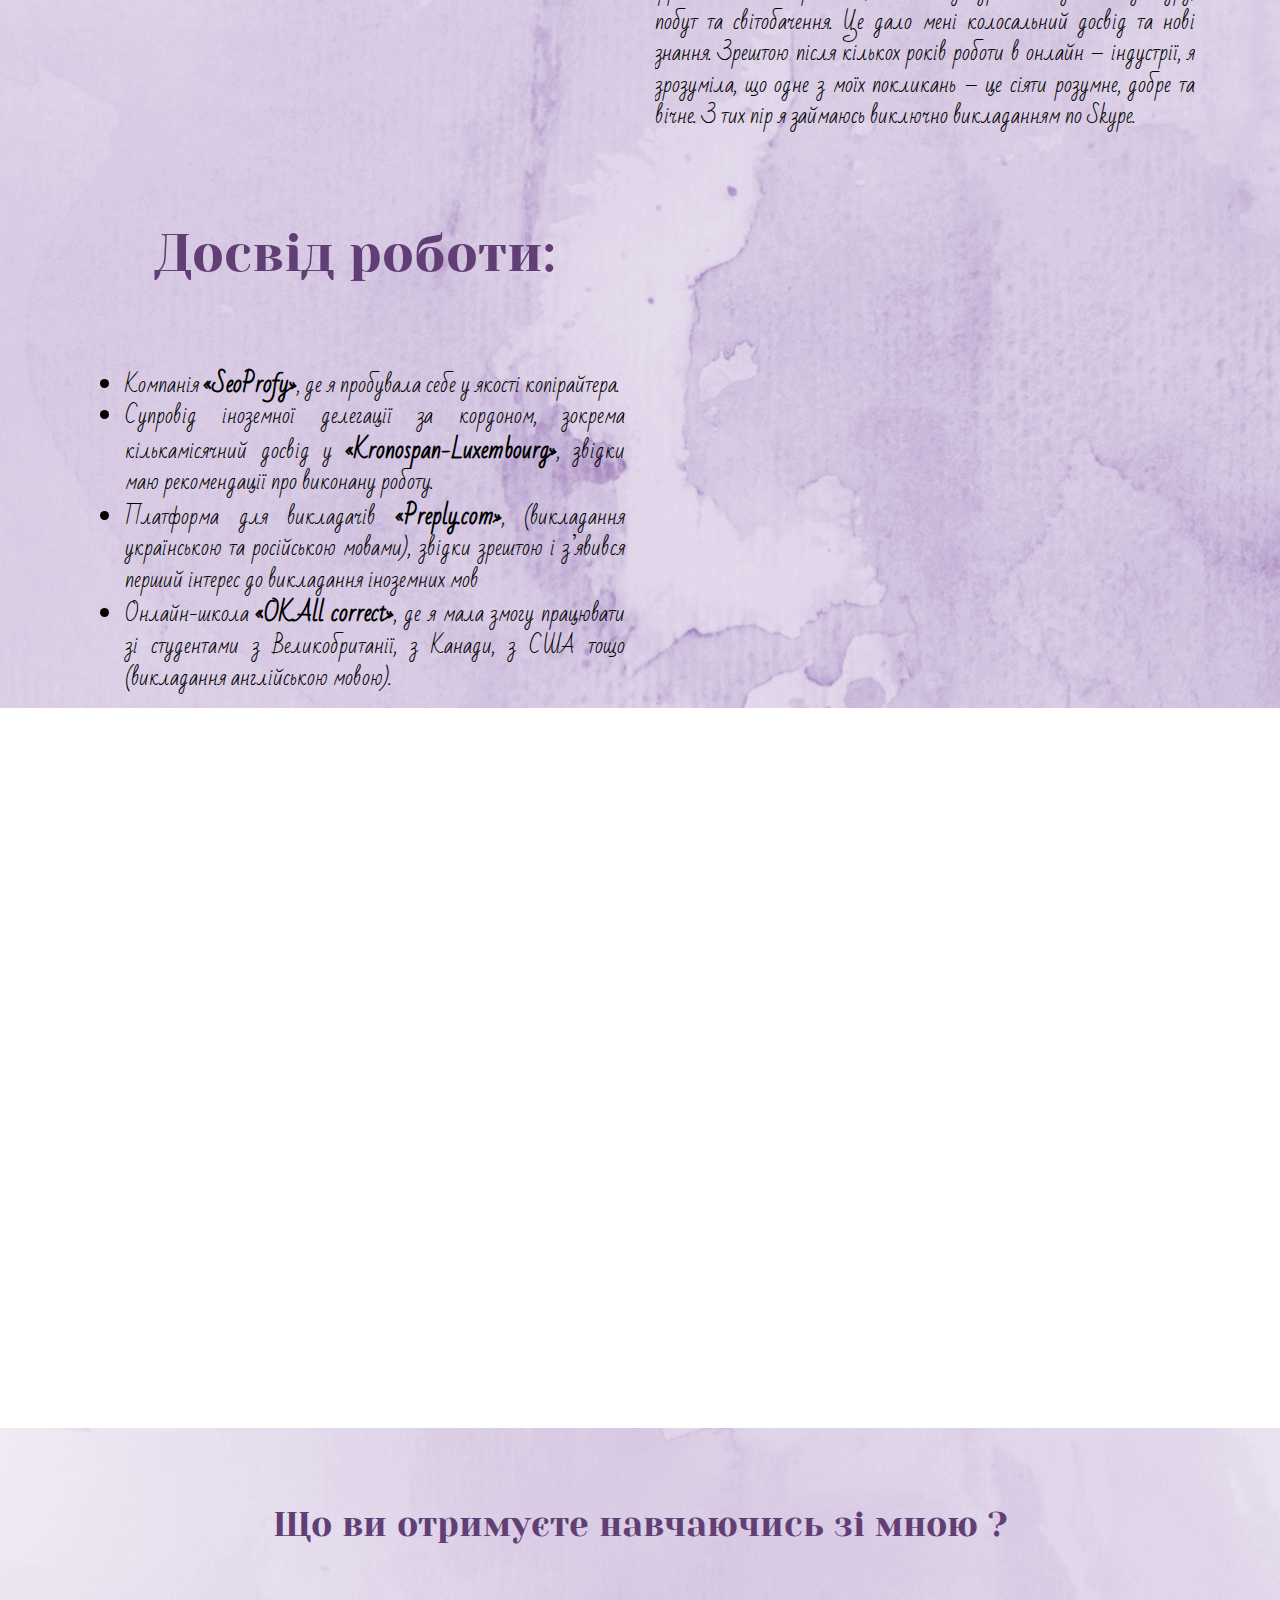
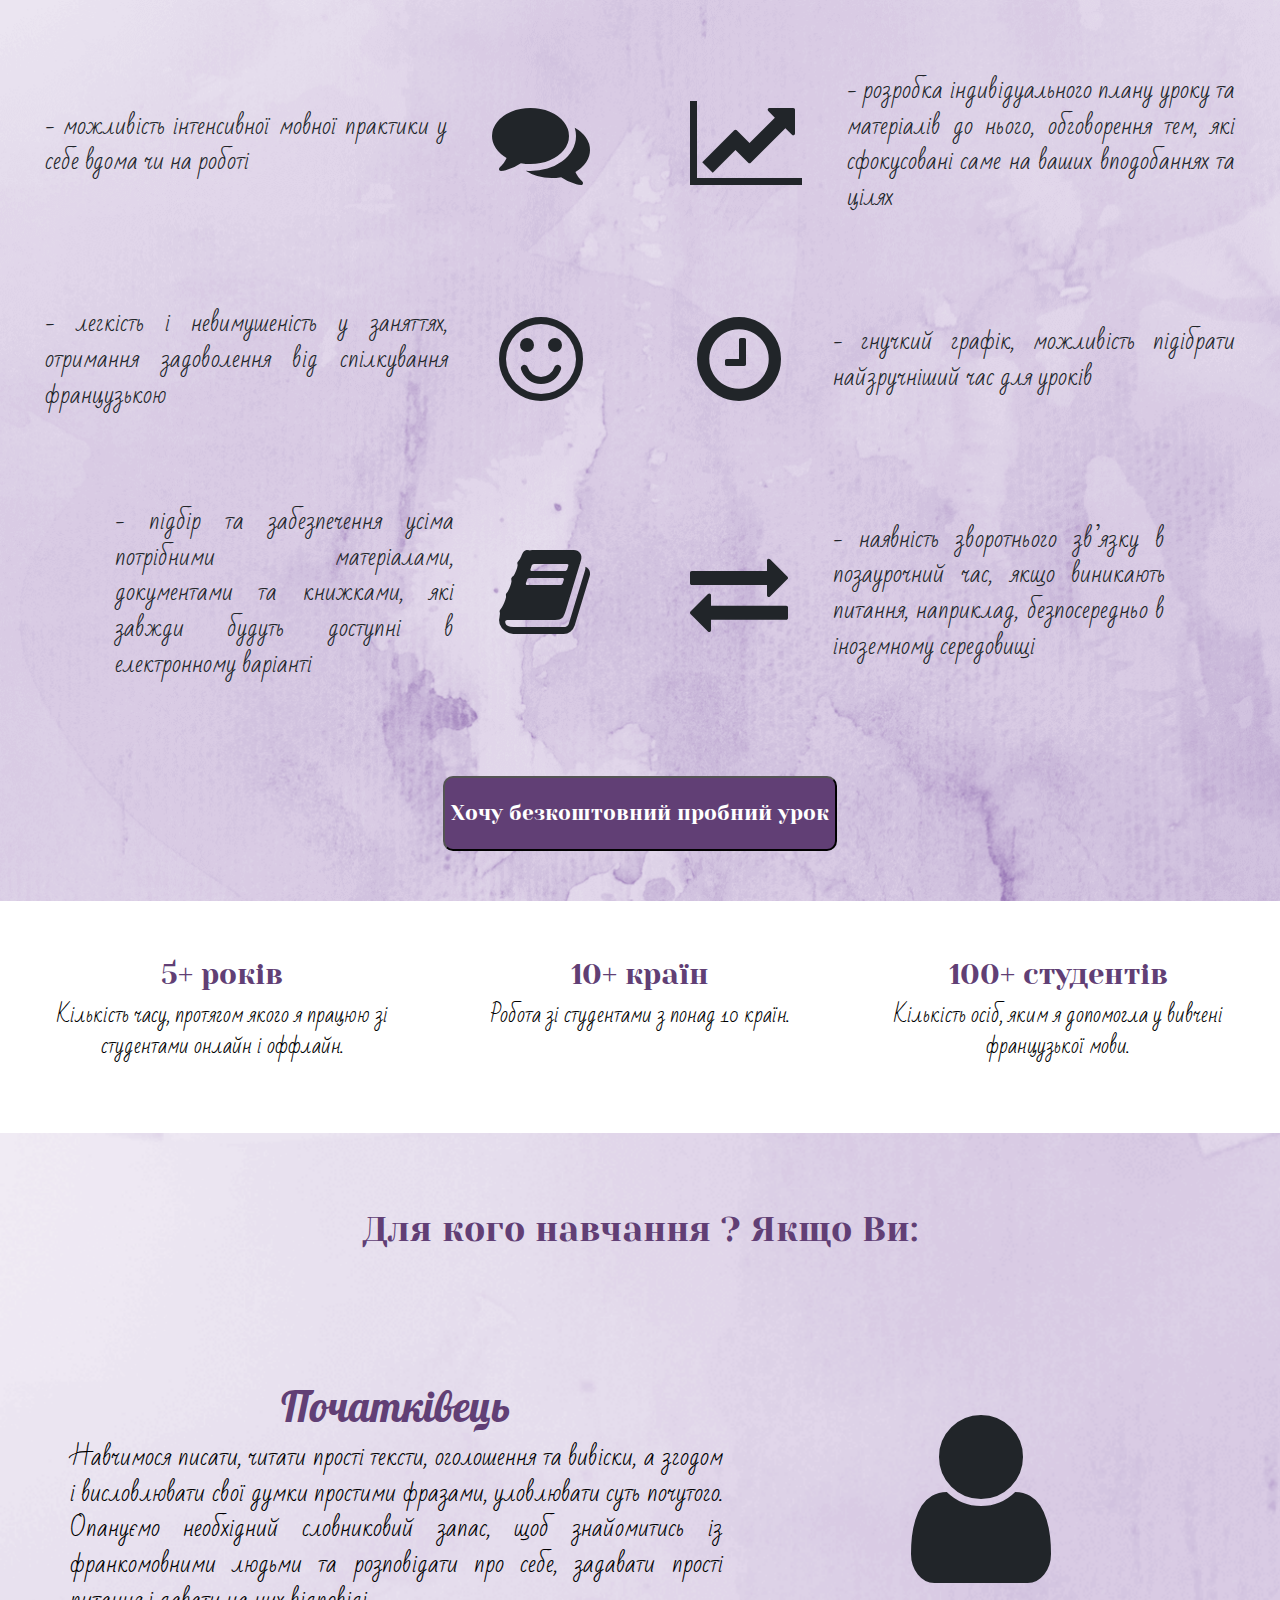
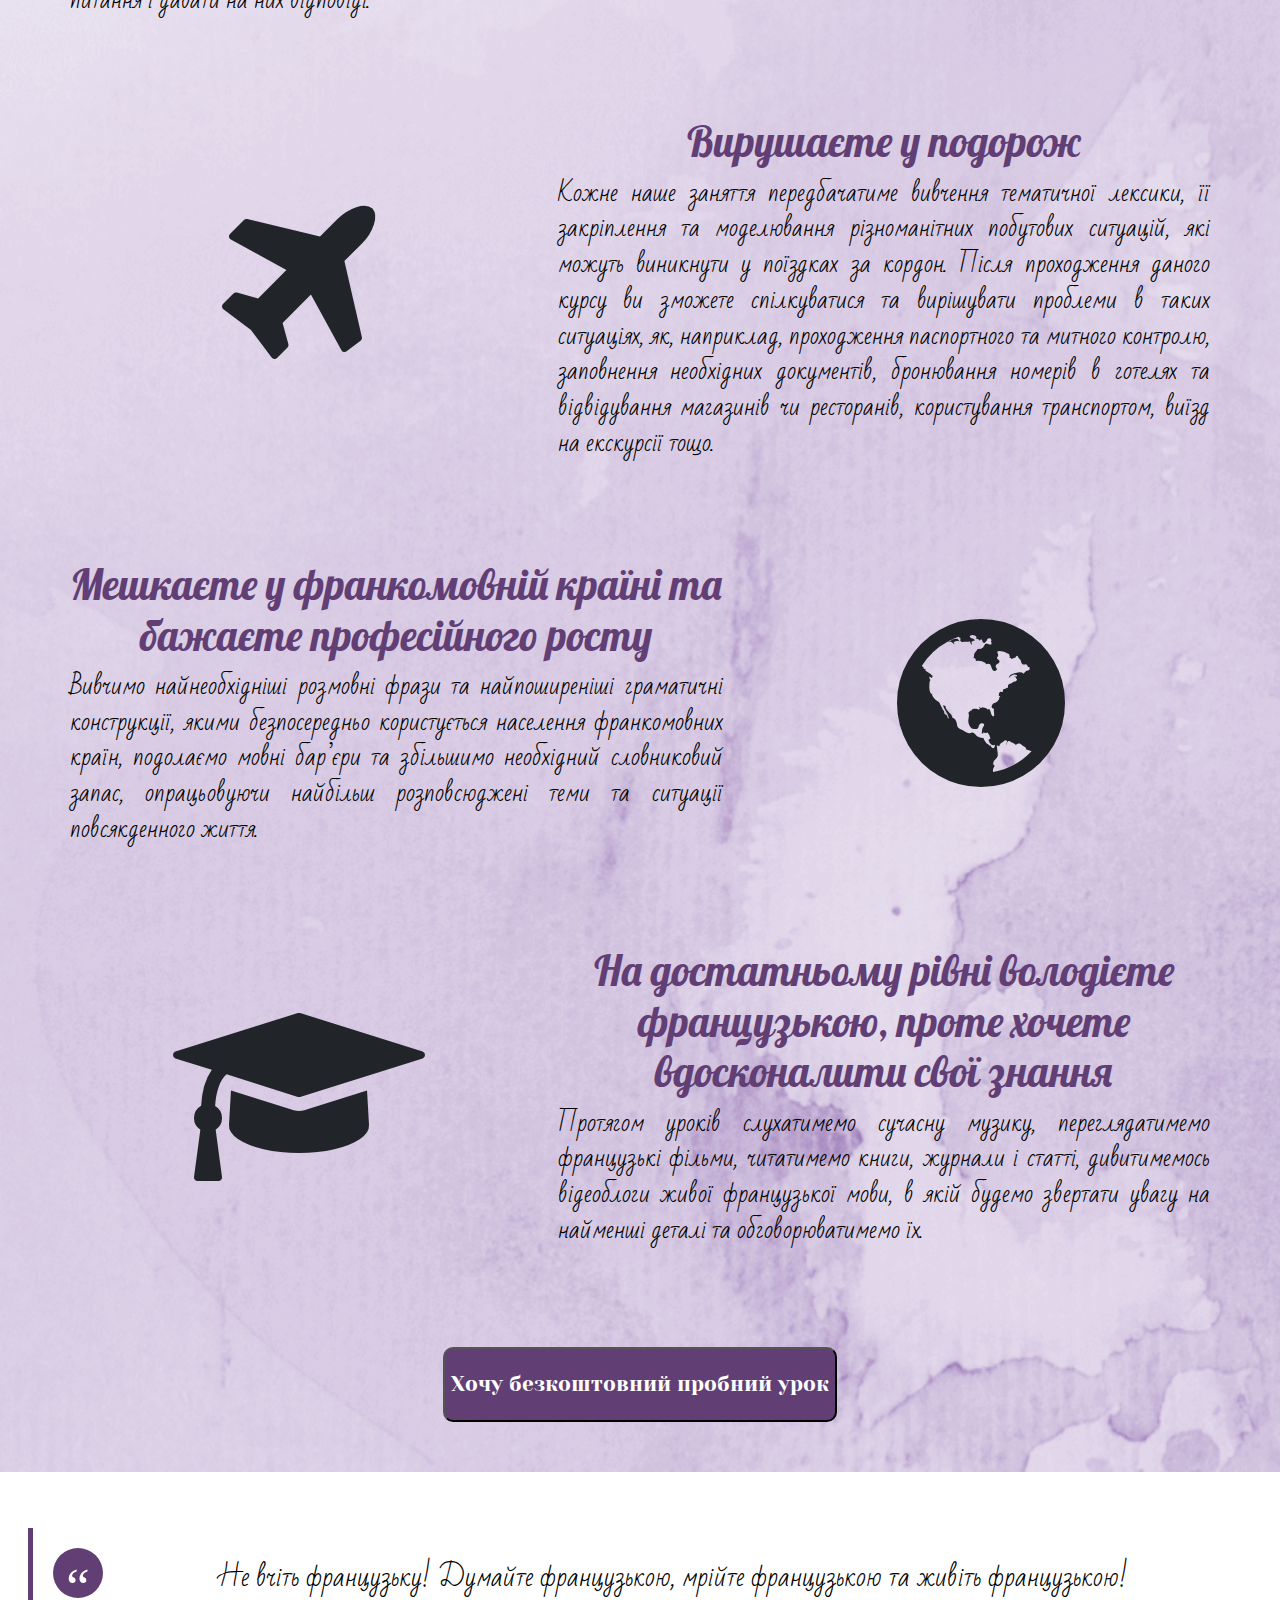
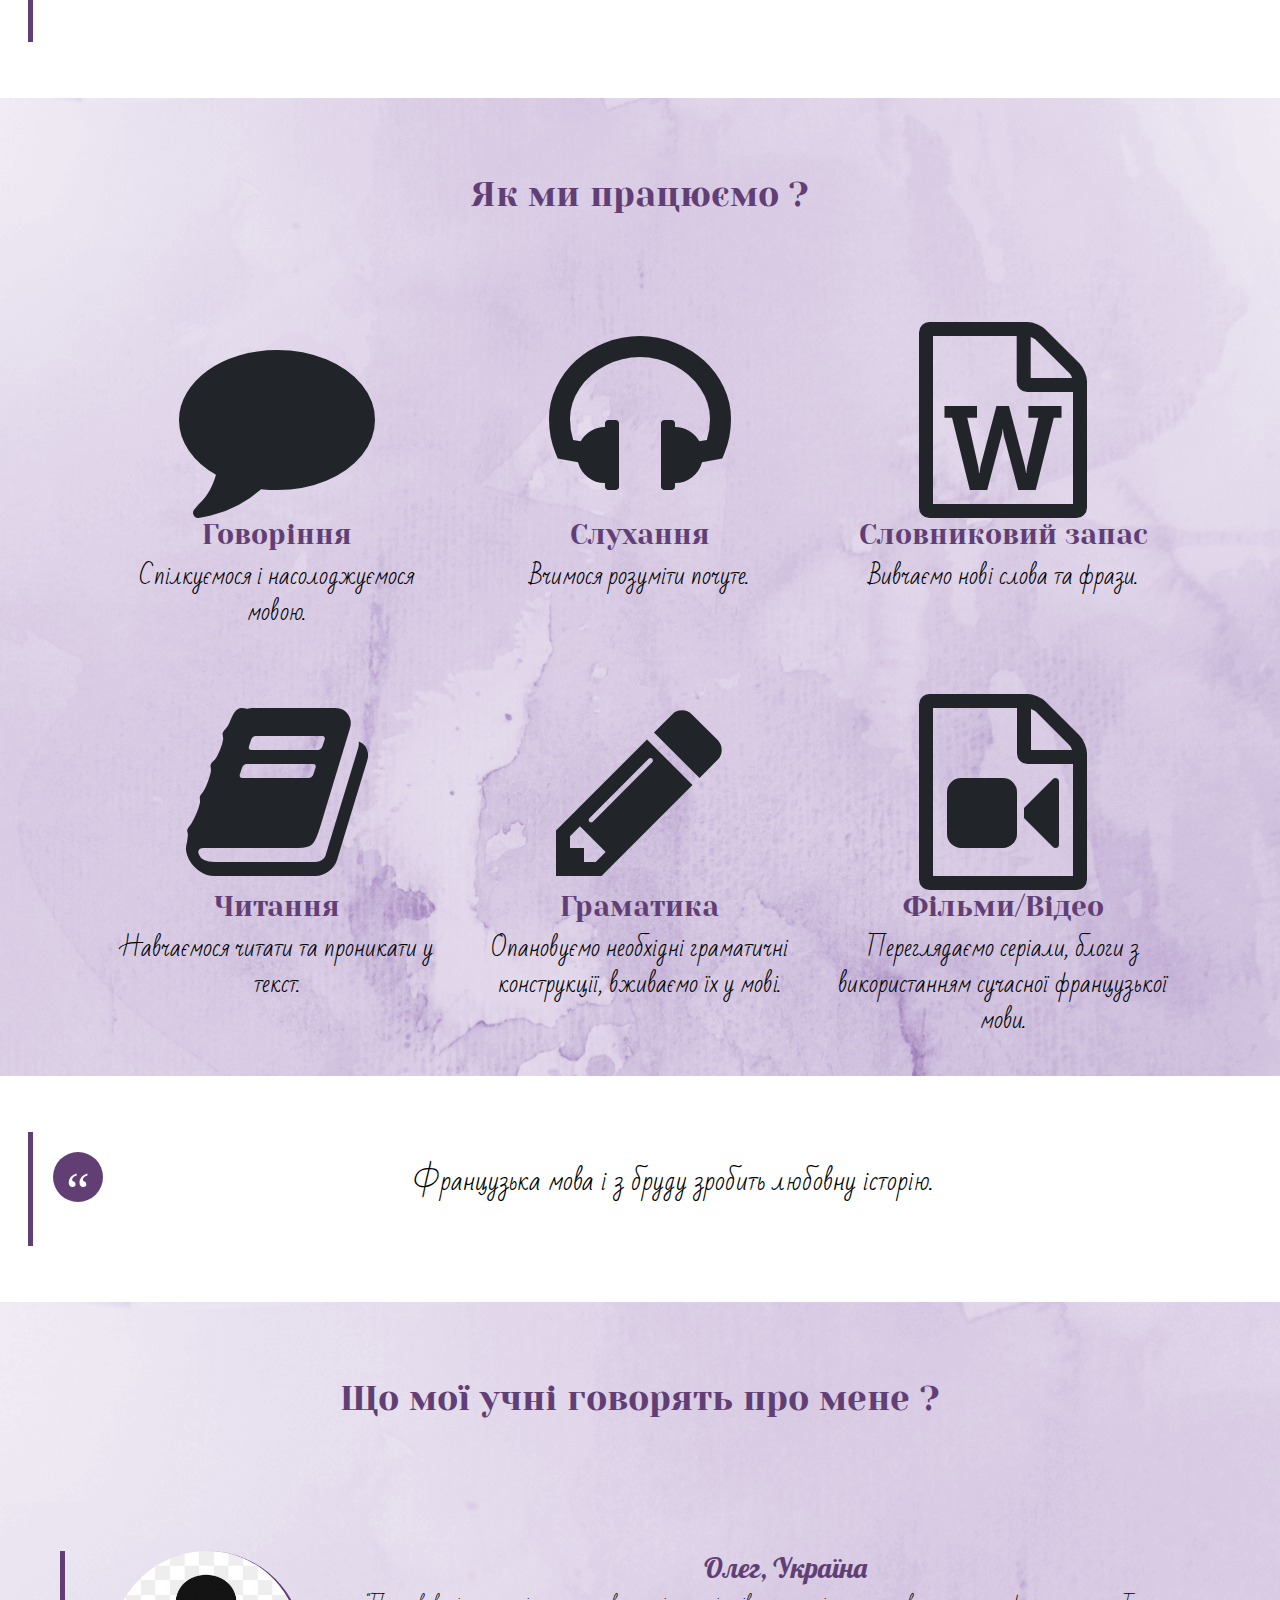
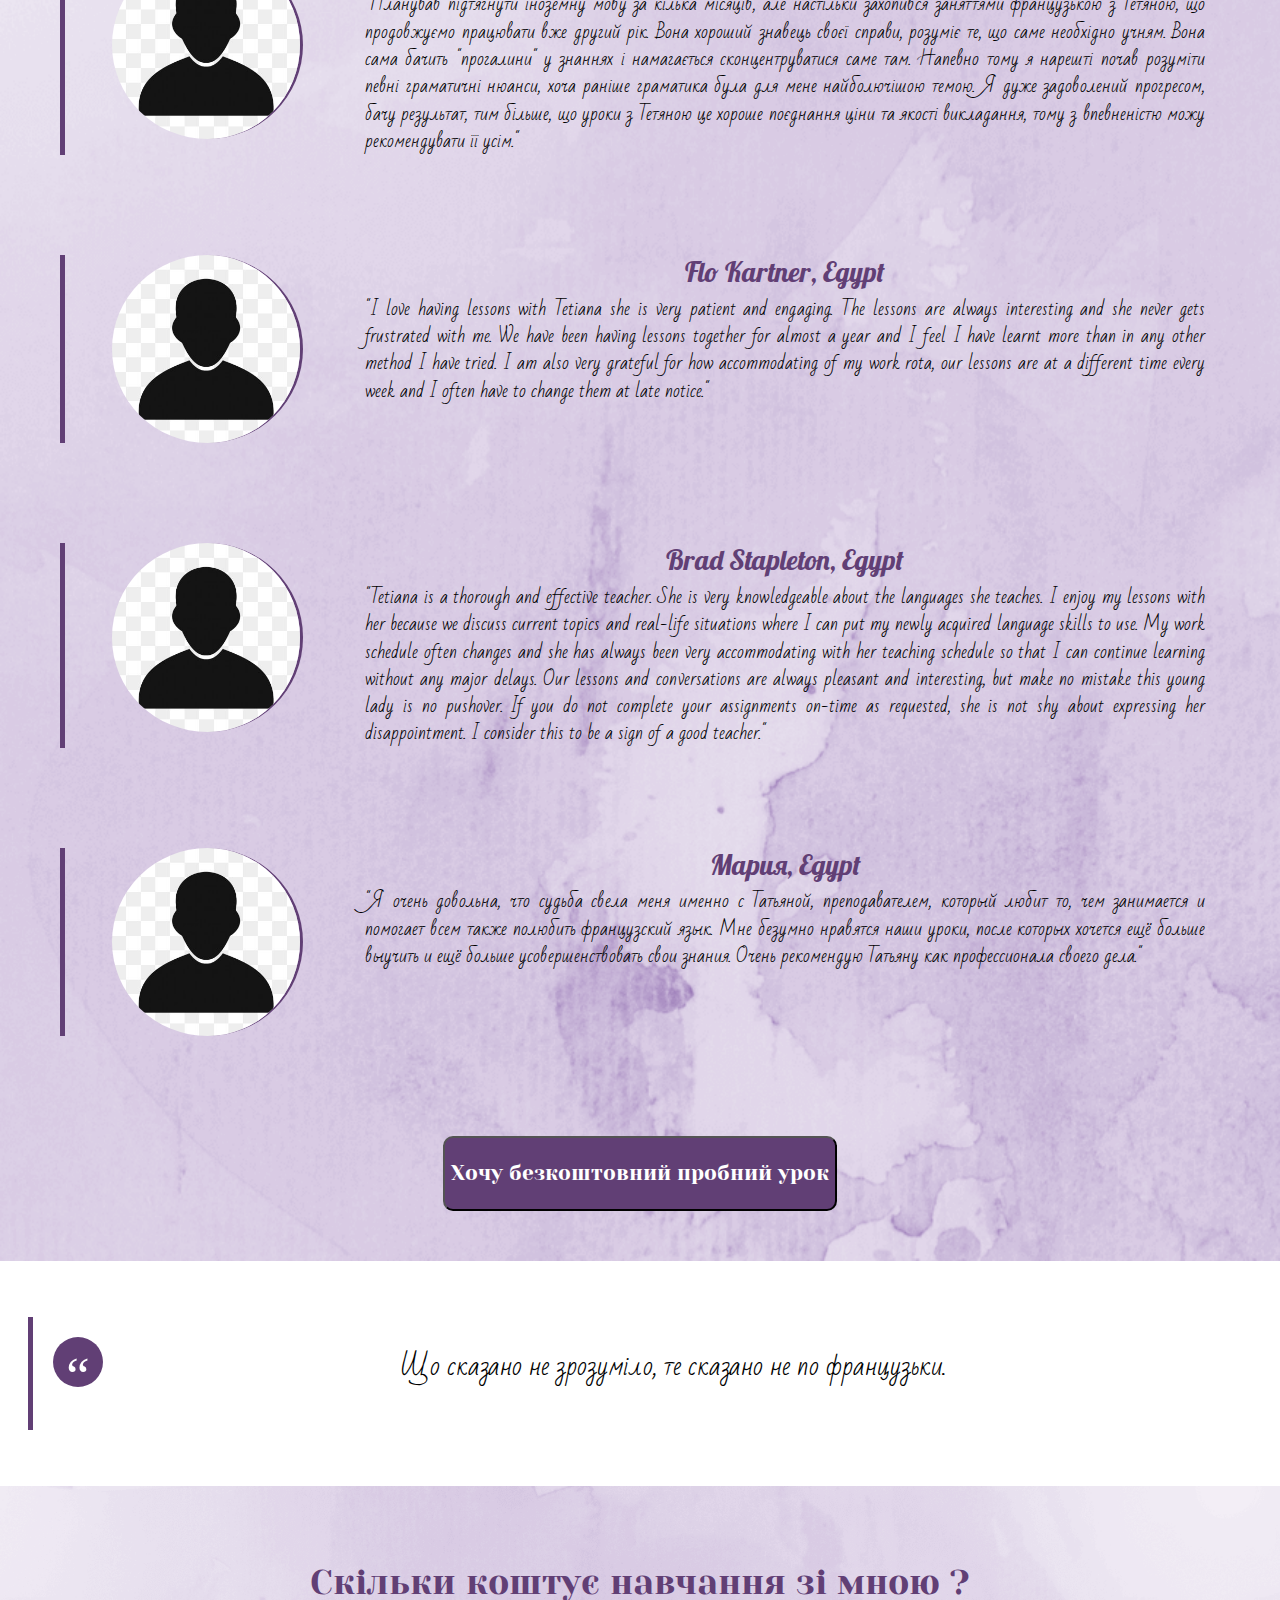
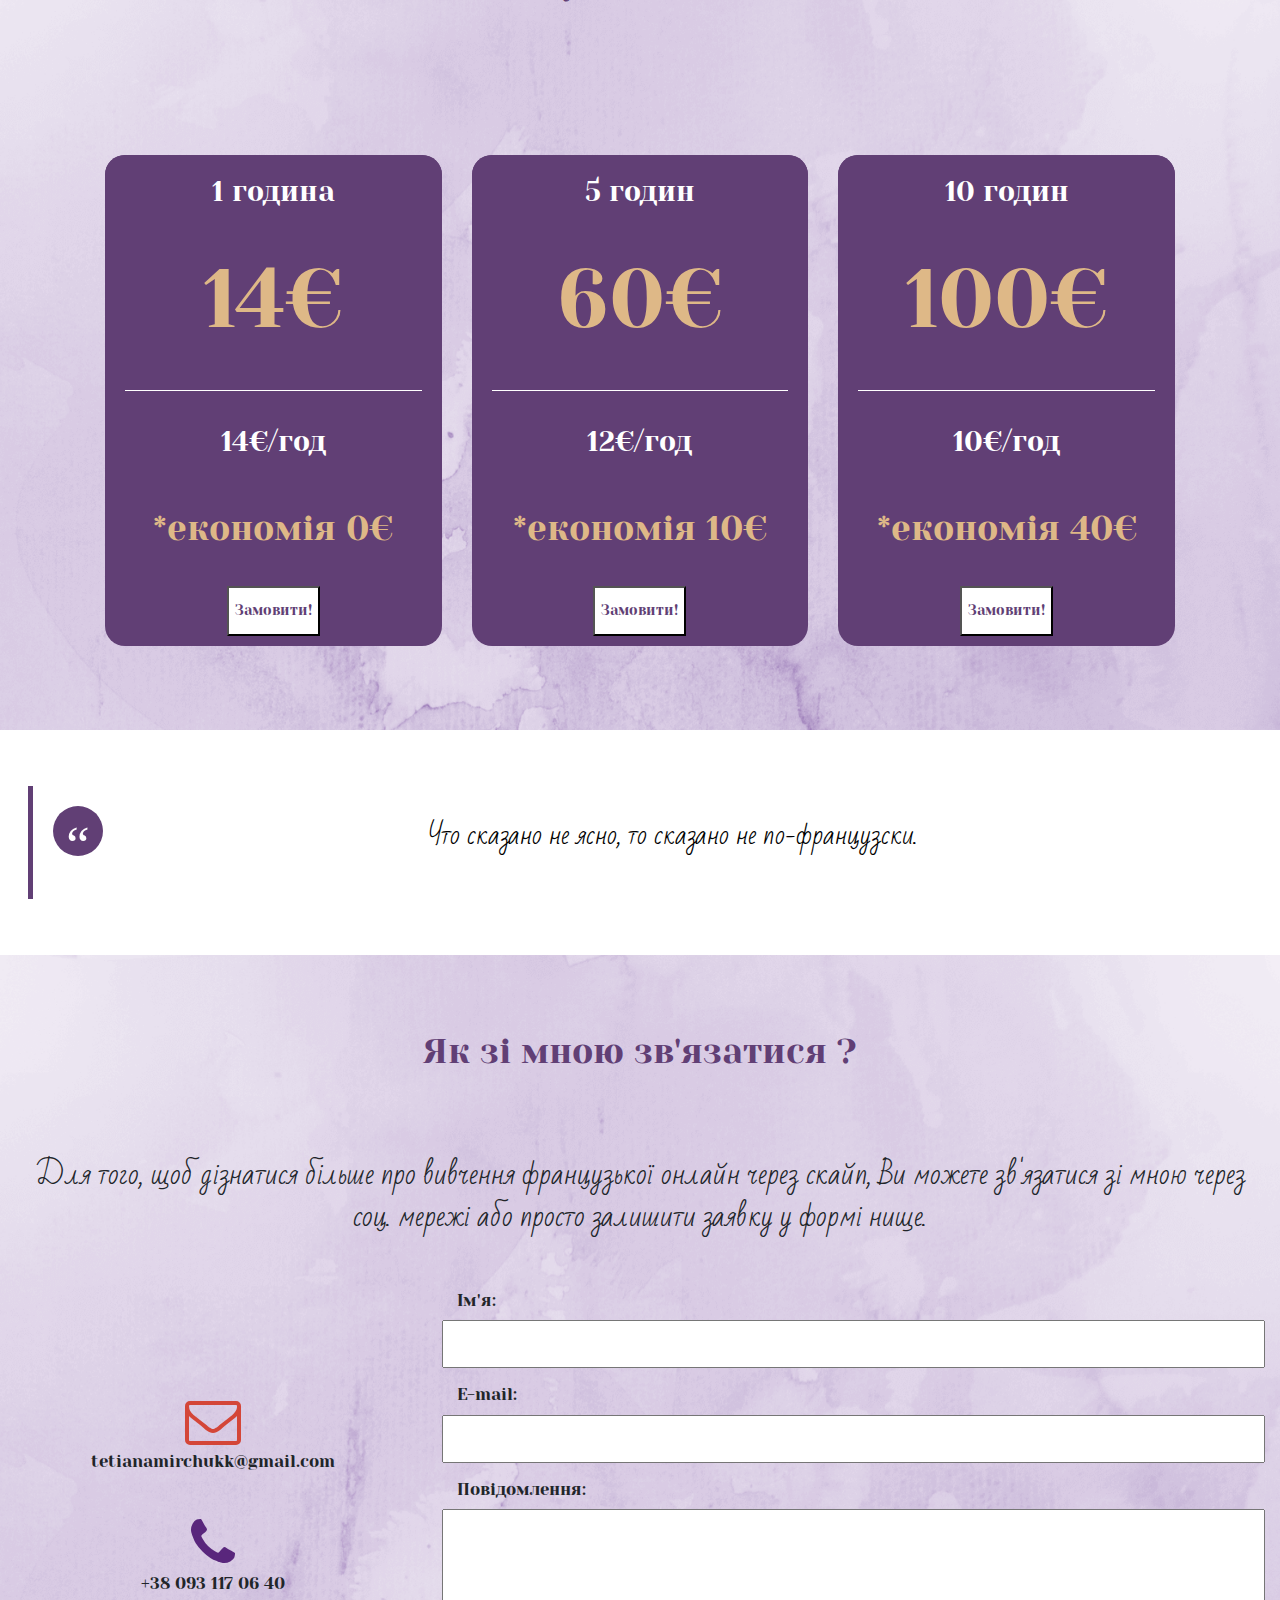
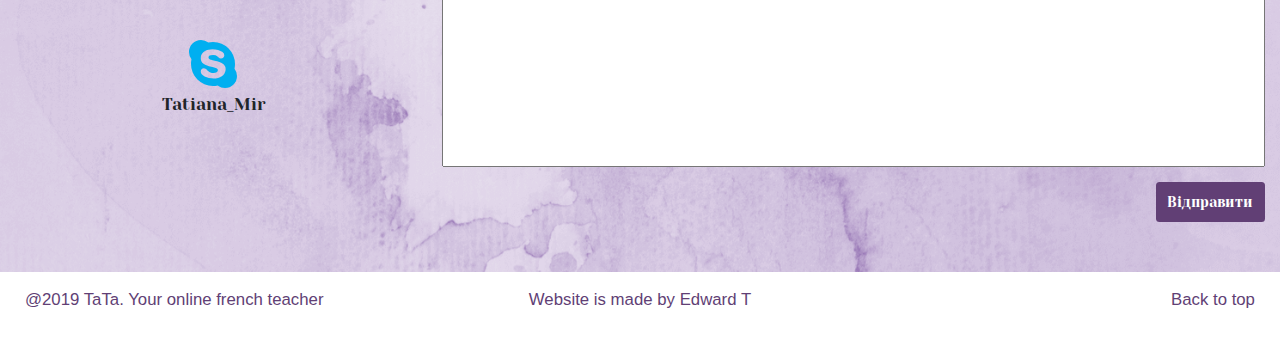
==== commit c374eb58: "h1-h6 optimized" ====
--- a/index.html
+++ b/index.html
@@ -3,8 +3,11 @@
 
 <head>
   <meta charset="utf-8" />
-  <title>French lessons online with skype. Уроки французької мови - французька онлайн через скайп</title>
-  <meta name="description" content="">
+  <title>Уроки французької мови - французька онлайн через скайп</title>
+  <meta name="description" content="Вивчити іноземну мову по Skype? -  Вчитель-репетитор французької мови онлайн. 
+                                    Вивчити розмовну французьку для усіх рівнів не виходячи з дому. 
+                                    Приватні уроки дистанційно, граматика, поповнення словникового запасу. "
+  >
   <meta http-equiv="X-UA-Compatible" content="IE=edge">
   <meta name="viewport" content="width=device-width, initial-scale=1">
   <!-- FONTS -->
@@ -90,8 +93,8 @@
       </div>
     </header>
     <div class="home-content container-fluid">
-      <h1 class="">TаTа</h1>
-      <h3 class="">Твій онлайн вчитель французької мови</h3>
+      <h3 class="">TаTа</h3>
+      <h1 class="">Твій онлайн вчитель французької мови</h1>
     </div>
   </div>
   <!-- /END OF HOME PAGE -->
@@ -104,7 +107,7 @@
           <img src="img/about-me-photo.png" alt="">
         </div>
         <div class="about-me-content col-sm-12 col-md-6">
-          <h1>Хто я ?</h1>
+          <h2>Хто я ?</h2>
           <p>Я – Тетяна Андрейчук, вчитель, перекладач і просто людина, яка закохана у
             французьку мову, і яка завжди готова ділитися своїми знаннями з усіма бажаючими.
             Практикую індивідуальні заняття для усіх рівнів: від початківців, які бажають
@@ -132,7 +135,7 @@
     <div class="about-me-container container">
       <div class="row">
         <div class="about-me-content col-sm-12 col-md-6">
-          <h1>Досвід роботи:</h1>
+          <h2>Досвід роботи:</h2>
           <ul>
             <li>
               Компанія <strong>«SeoProfy»</strong>, де я пробувала себе у якості копірайтера.
@@ -170,7 +173,7 @@
   <!-- ADVANTAGES PAGE -->
   <div id="advantages" class="advantages">
     <div class="header ">
-      <h1>Що ви отримуєте навчаючись зі мною ?</h1>
+      <h2>Що ви отримуєте навчаючись зі мною ?</h2>
     </div>
     <div class='advantages-content container-fluid'>
       <div class="row">
@@ -250,7 +253,7 @@
   <!-- FOR WHOM PAGE -->
   <div id="for-whom" class="for-whom">
     <div class="header evealator-once">
-      <h1>Для кого навчання ? Якщо Ви:</h1>
+      <h2>Для кого навчання ? Якщо Ви:</h2>
     </div>
     <div class='for-whom-content container-fluid'>
       <div class="for-whom-container row">
@@ -335,7 +338,7 @@
   <!-- HOW WE WORK PAGE -->
   <div id="how-we-work" class="how-we-work">
     <div class="header ">
-      <h1>Як ми працюємо ?</h1>
+      <h2>Як ми працюємо ?</h2>
     </div>
     <div class="container">
       <ul class="how-we-work-thumbnails thumbnails row">
@@ -405,7 +408,7 @@
   <!-- FEEDBACK PAGE -->
   <div id="feedback" class="feedback">
     <div class="header ">
-      <h1>Що мої учні говорять про мене ?</h1>
+      <h2>Що мої учні говорять про мене ?</h2>
     </div>
     <div class="feedback-content container-fluid">
       <div class="feedback-container row">
@@ -486,7 +489,7 @@
   <!-- PRICE PAGE -->
   <div id="price" class="price">
     <div class="header ">
-      <h1>Скільки коштує навчання зі мною ?</h1>
+      <h2>Скільки коштує навчання зі мною ?</h2>
     </div>
     <div class="container">
       <ul class="price-container thumbnails row">
@@ -494,9 +497,9 @@
           <div class="price-thumbnail thumbnail">
             <div class="price-thumbnail-content">
               <h3>1 година</h3>
-              <h1>14€</h1>
+              <h4>14€</h4>
               <p>14€/год</p>
-              <h4>*економія 0€</h4>
+              <h5>*економія 0€</h5>
             </div>
             <div class="price-thumbnail-button">
               <button id="one-hour-btn">Замовити!</button>
@@ -507,9 +510,9 @@
           <div class="price-thumbnail thumbnail">
             <div class="price-thumbnail-content">
               <h3>5 годин</h3>
-              <h1>60€</h1>
+              <h4>60€</h4>
               <p>12€/год</p>
-              <h4>*економія 10€</h4>
+              <h5>*економія 10€</h5>
             </div>
             <div class="price-thumbnail-button">
               <button id="five-hour-btn">Замовити!</button>
@@ -520,9 +523,9 @@
           <div class="price-thumbnail thumbnail">
             <div class="price-thumbnail-content">
               <h3>10 годин</h3>
-              <h1>100€</h1>
+              <h4>100€</h4>
               <p>10€/год</p>
-              <h4>*економія 40€</h4>
+              <h5>*економія 40€</h5>
             </div>
             <div class="price-thumbnail-button">
               <button id="ten-hour-btn">Замовити!</button>
@@ -549,7 +552,7 @@
   <!-- CONTACT PAGE -->
   <div id="contact" class="contact">
     <div class="header">
-      <h1>Як зі мною зв'язатися ?</h1>
+      <h2>Як зі мною зв'язатися ?</h2>
     </div>
   <div class="contact-container container-fluid">
     <section class="row">
@@ -580,7 +583,7 @@
           </div>
         </div>
       </article>
-      <form class="contact-form col-12 col-md-8">
+      <form id="contact-form" class="contact-form col-12 col-md-8">
         <div class="form-group container-fluid">
           <div class="row">
             <label class="col-12" for="name">Ім'я:</label>
@@ -614,14 +617,14 @@
   <!-- FOOTER -->
   <div id="footer" class="footer container-fluid">
     <div class="row">
-      <div class="col-md-4">
-        <h1>@2019 TaTa. Your online french teacher</h1>
-      </div>
-      <div class="col-md-4">
-        <h2>Website is made by <a href="https://www.instagram.com/edward__t" target="_blank">Edward T</a></h2>
-      </div>
-      <div class="col-md-4">
-        <h3><a id="btt" href="#home">Back to top</a></h3>
+      <div class="col-md-4 text-left">
+        <span>@2019 TaTa. Your online french teacher</span>
+      </div>
+      <div class="col-md-4 text-center">
+        <span>Website is made by <a href="https://www.instagram.com/edward__t" target="_blank">Edward T</a></span>
+      </div>
+      <div class="col-md-4 text-right">
+        <span><a id="btt" href="#home">Back to top</a></span>
       </div>
     </div>
   </div>
--- a/css/style.css
+++ b/css/style.css
@@ -146,14 +146,14 @@
 	-ms-flex-line-pack: center;
 	align-content: center;
 }
-.home-content h1 {
+.home-content h3 {
 	margin: 10px 0 20px 0;
     text-align: center;
     font-size: 15em;
 	color: #613F75;
 	font-family: 'Lobster', cursive;
 }
-.home-content h3{
+.home-content h1{
     text-align: center;
 	font-size: 3em;
 	color: #613F75;
@@ -197,11 +197,12 @@
 	font-family: 'Bad Script', cursive;
 	text-align: justify;
 }
-.about-me-content h1{
+.about-me-content h2{
 	font-family: 'Yeseva One', cursive;
 	color: #613F75;
 	text-align: center;
 	padding: 75px 0;
+	font-size: 2.5em;
 }
 .about-me-content p{
 	overflow-y: hidden;
@@ -461,7 +462,7 @@
     border-bottom-right-radius: 0;
     color: #fff;
 }
-.price-thumbnail h1 {
+.price-thumbnail h4 {
 	margin: 20px;
     padding-bottom: 40px;
     color: burlywood;
@@ -473,7 +474,7 @@
 	padding: 20px 0;
     font-size: 2em;
 }
-.price-thumbnail h4 {
+.price-thumbnail h5 {
 	color: burlywood;
 	padding: 20px 0;
 	font-size: 2.5em;
@@ -577,30 +578,25 @@
 	text-decoration: none;
 	color: inherit;
 }
+.result {
+	line-height: 1.5em;
+	font-family: 'Yeseva One', cursive;
+	-webkit-transition: all ease .3s;
+	transition: all ease .3s;
+}
 /* FOOTER */
 .footer {
-	height: 100px;
 	background-color: #fff;
 	color: #613F75;
+	padding: 15px;
 }
 .footer div {
 	-ms-flex-item-align: center;
 	    align-self: center;
 }
-.footer h1 {
-	padding: 10px;
+.footer span {
+	padding: 30px 10px;
 	font-size: 1.2em;
-	text-align: start;
-}
-.footer h2 {
-	padding: 10px;
-	font-size: 1.2em;
-	text-align: center;
-}
-.footer h3 {
-	padding: 10px;
-	font-size: 1.2em;
-	text-align: end;
 }
 .footer a {
 	text-decoration: none;
@@ -609,7 +605,7 @@
 }
 .footer a:hover,
 .footer a:hover {
-	color: burlywood;
+	color: rgb(236, 193, 136);
 }
 
 /* HEADER */
@@ -622,6 +618,9 @@
 	color: #613F75;
 	padding: 75px 0;
 	text-align: center;
+}
+.header h2 {
+	font-size: 2.5em;
 }
 /* SEPARATOR BLOCK*/
 .separator {
@@ -723,13 +722,13 @@
 		font-family: 'Bad Script', cursive;
 		font-size: 1.3em;
 	}
-	.price-thumbnail h1 {
+	.price-thumbnail h4 {
 		font-size: 4.5em;
 	}
 	.price-thumbnail h3 {
 		font-size: 1.8em;
 	}
-	.price-thumbnail h4 {
+	.price-thumbnail h5 {
 		font-size: 2.2em;
 	}
 	.price-thumbnail p {
@@ -762,13 +761,13 @@
 	.header-socials-items a{
 		padding-right: 0;
 	}
-	.home-content h3{
+	.home-content h1{
 		text-align: center;
 		font-size: 2em;
 		color: #613F75;
 		font-family: 'Bad Script', cursive;
 	}
-	.home-content h1{
+	.home-content h3{
 		padding-top: 75px;
 		font-size: 6em;
 	}
@@ -817,7 +816,7 @@
 		justify-self: center;
 		font-size: 1em;
 	}
-	.footer h1, h2, h3 {
+	.footer span {
 		text-align: center !important;
 	}
 	.separator h2 {
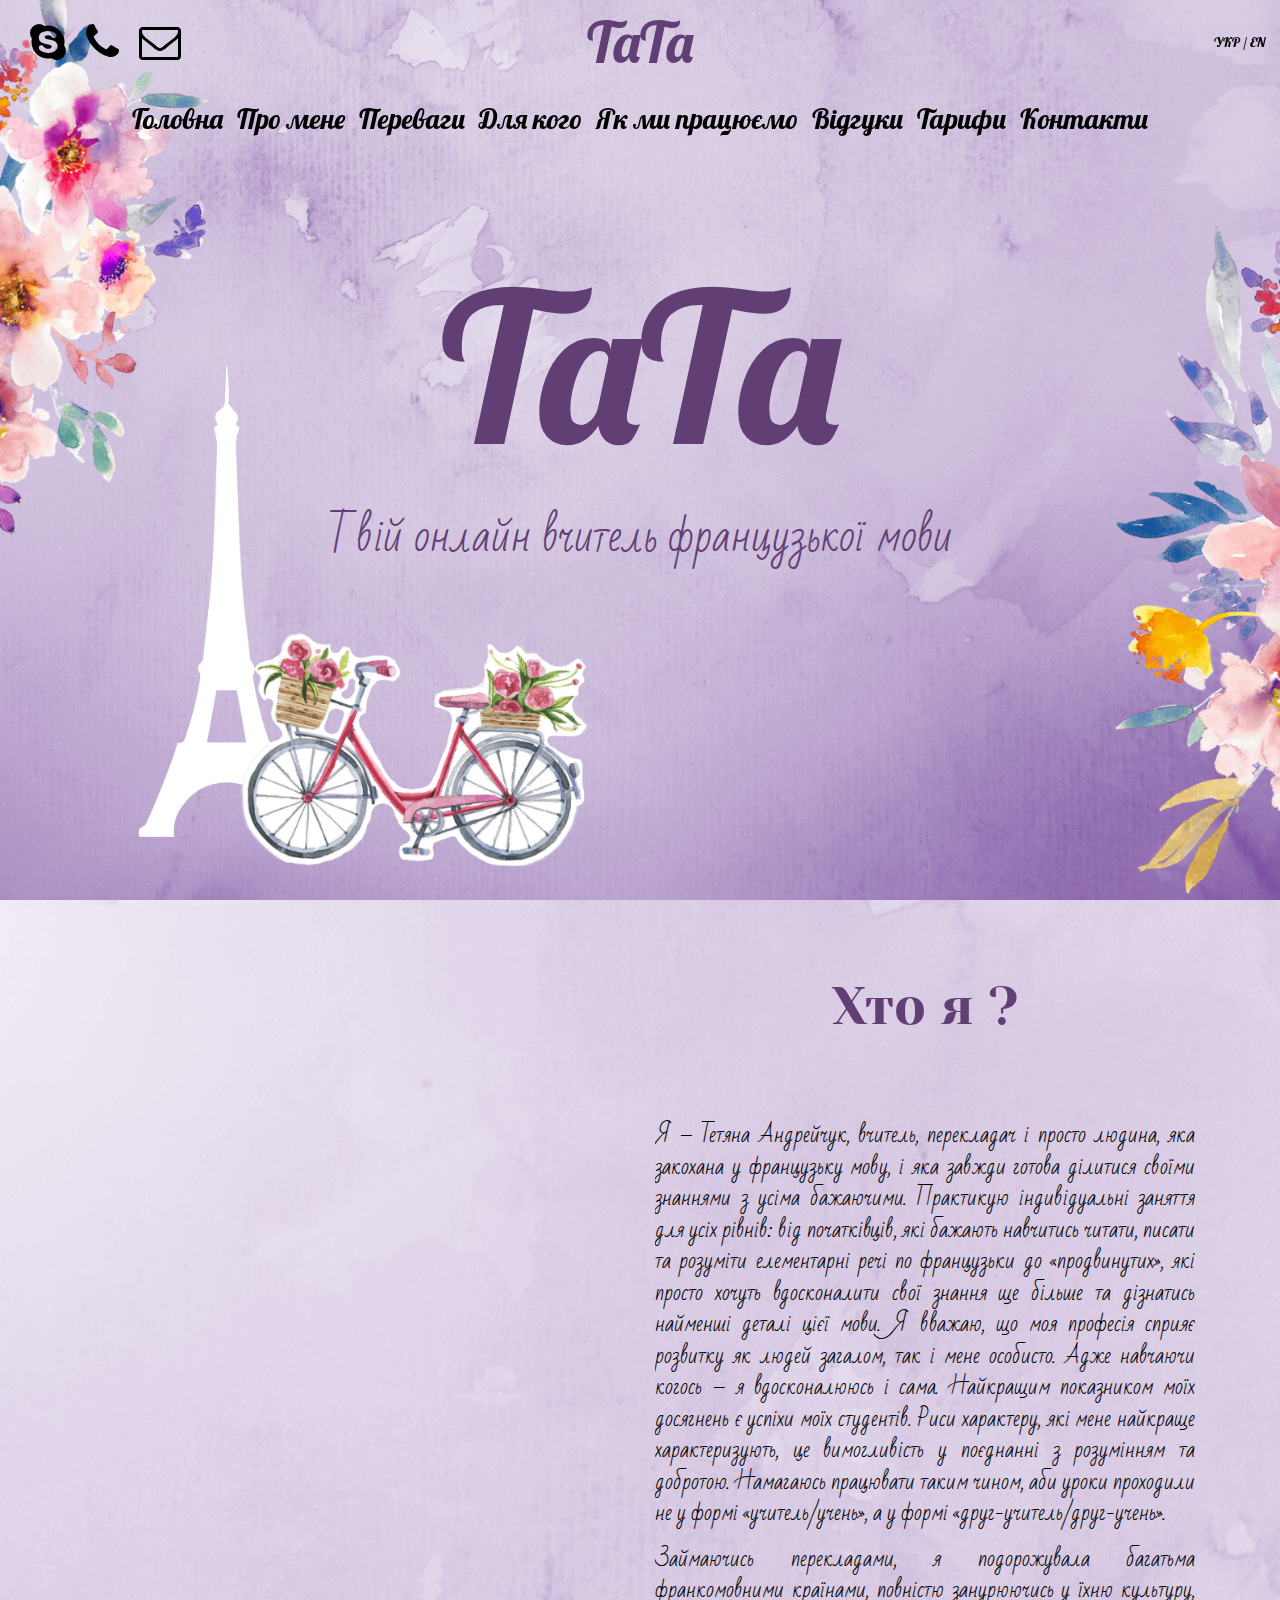
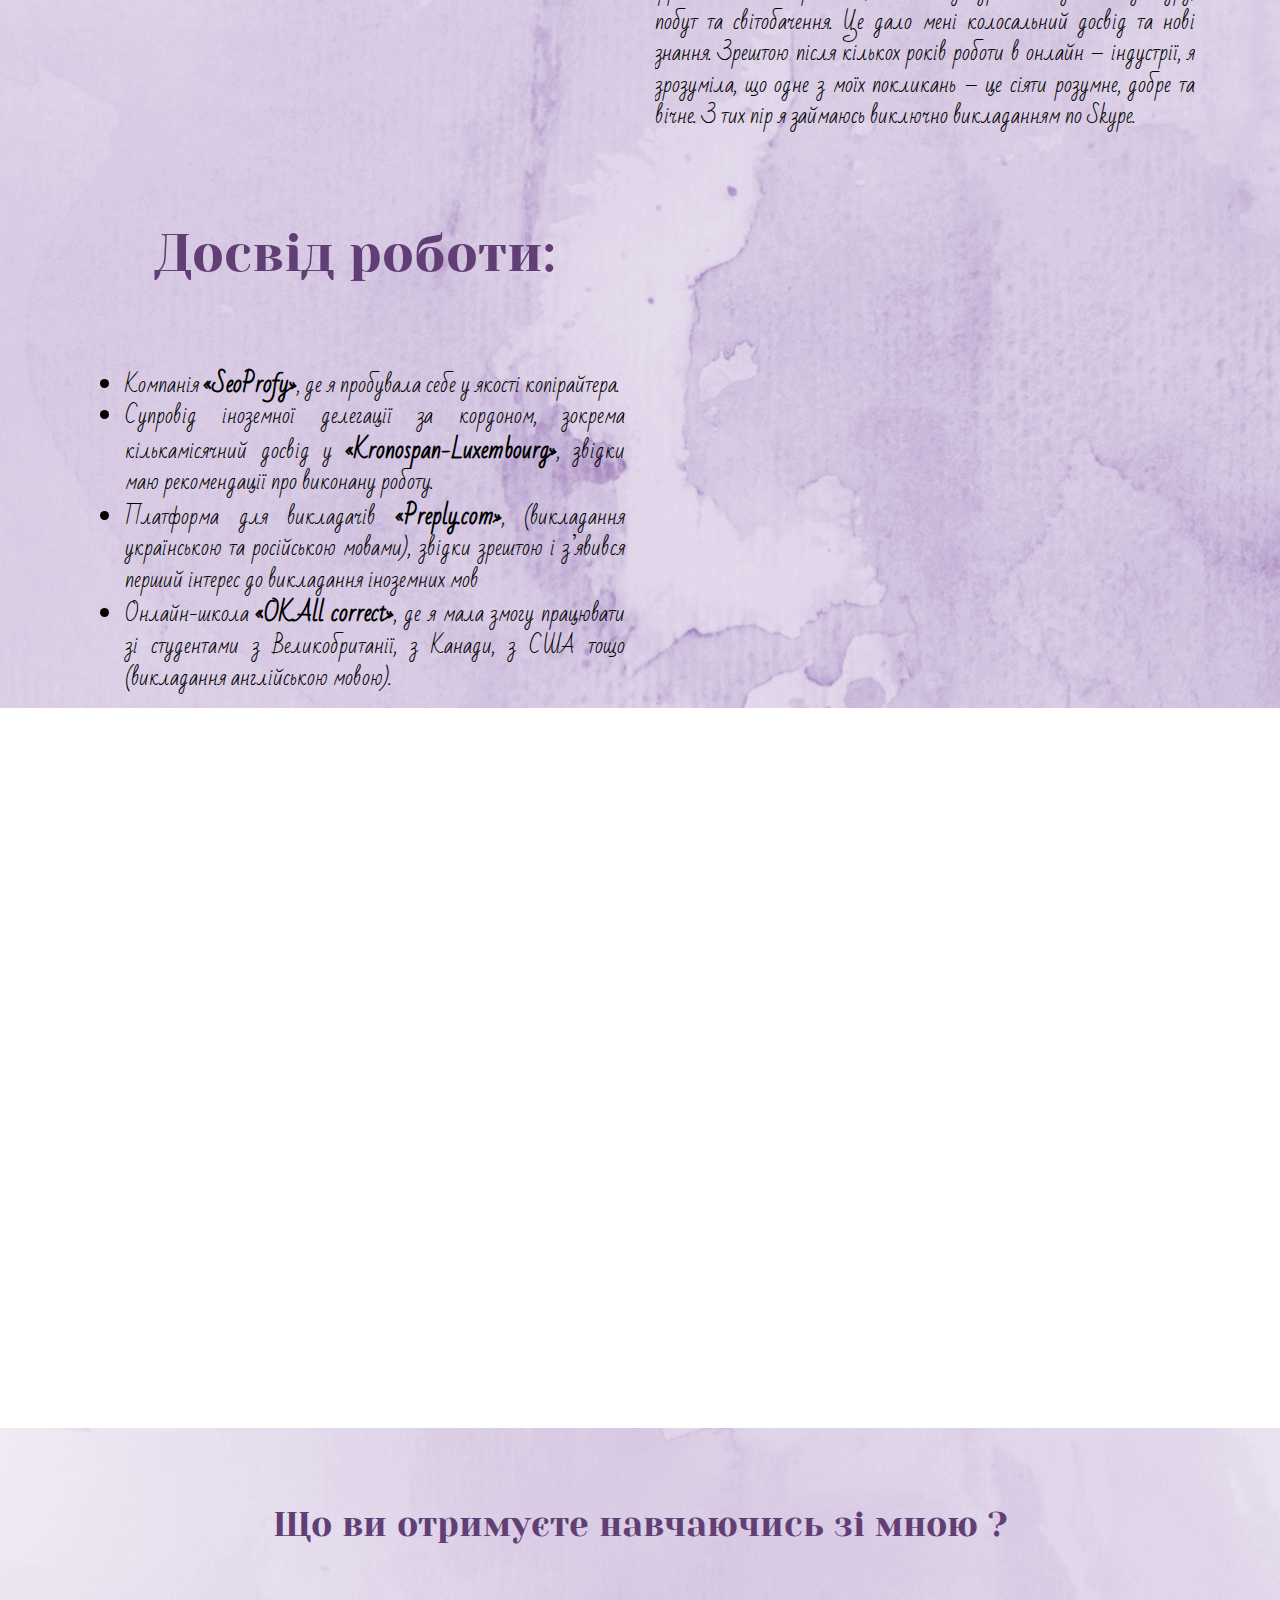
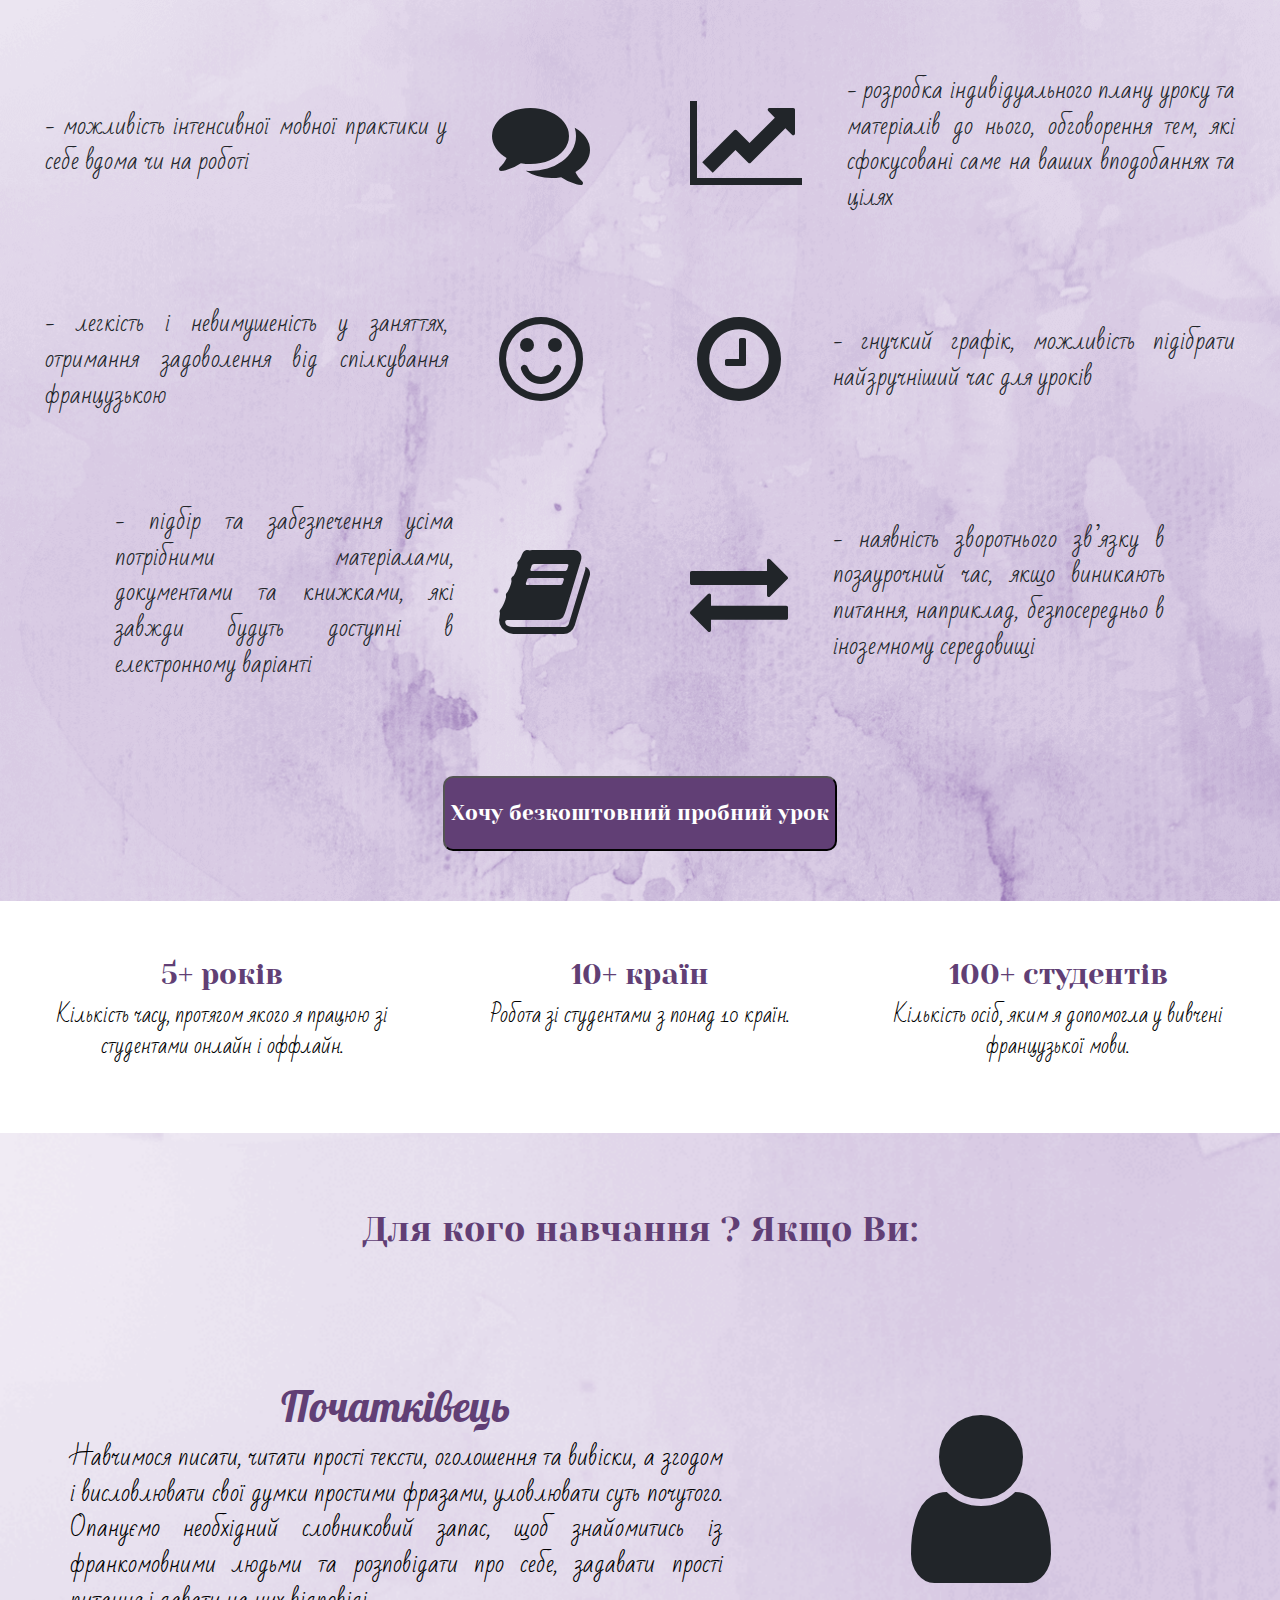
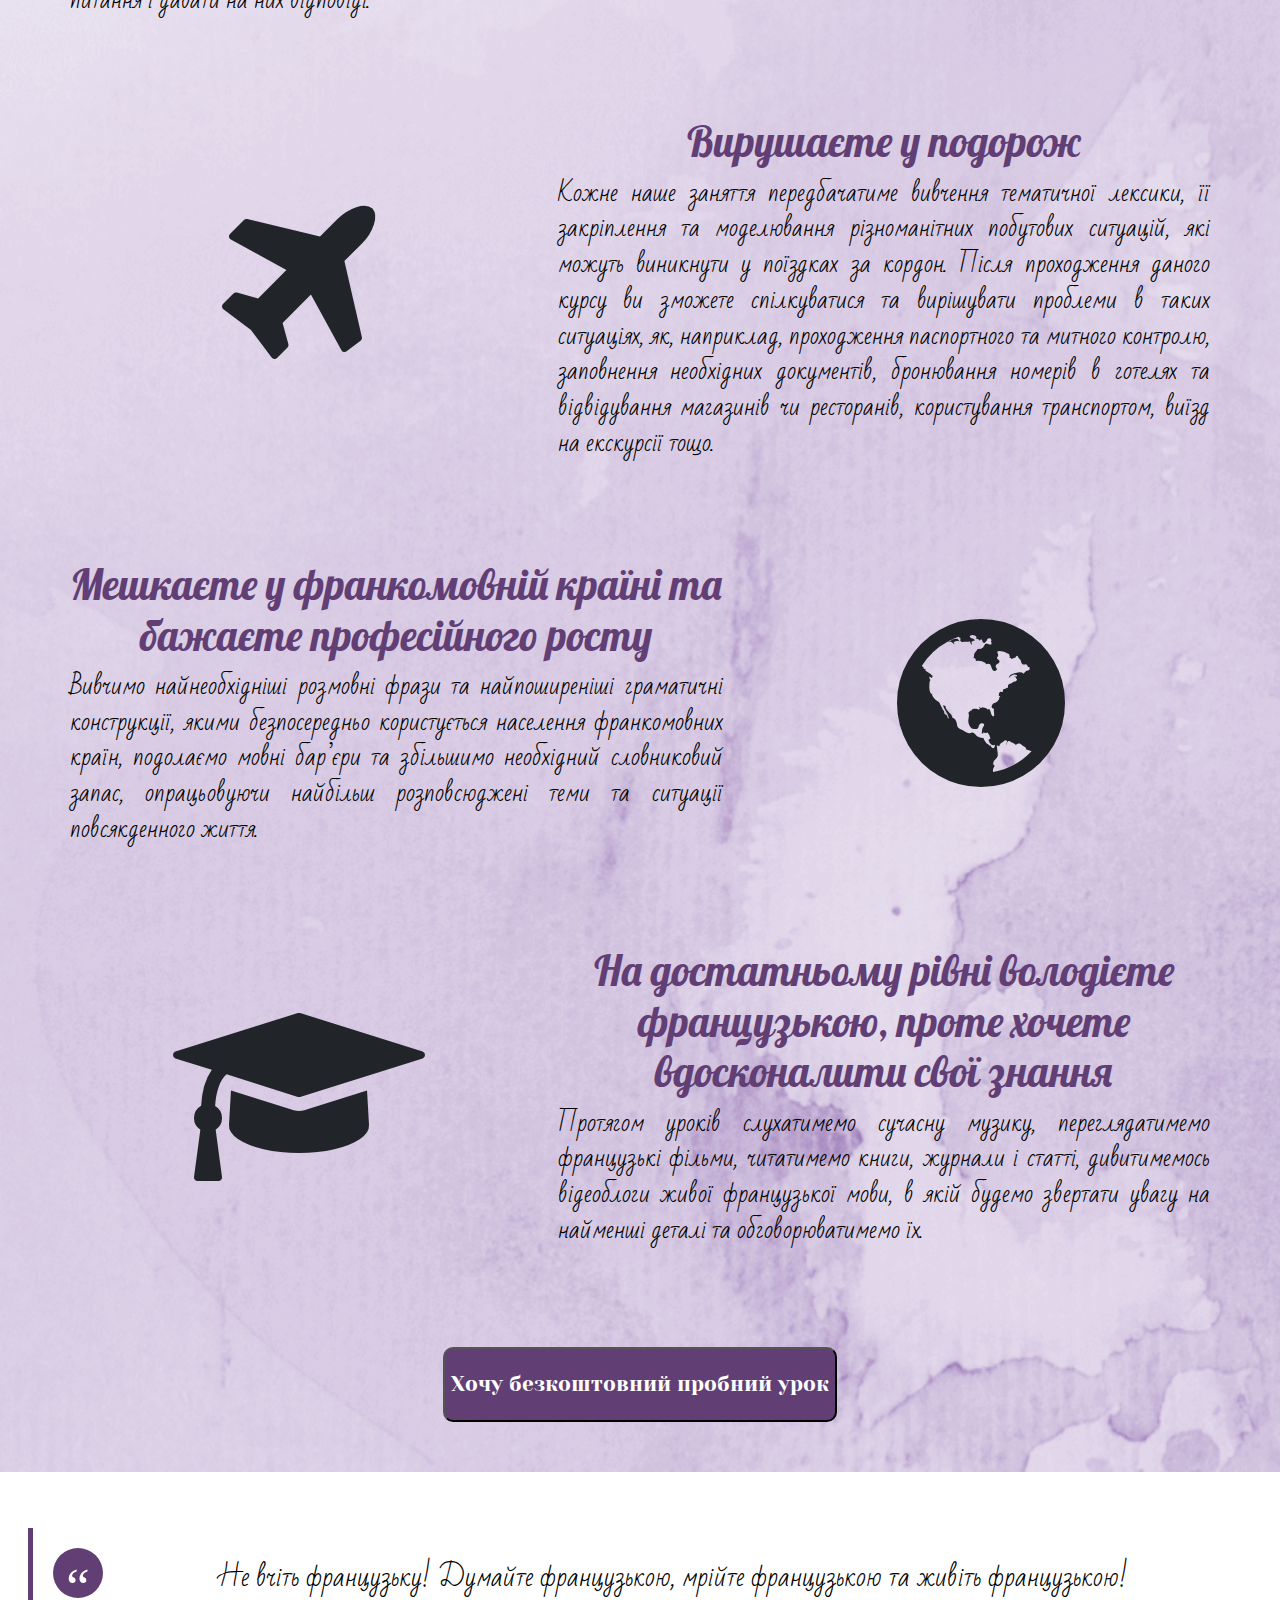
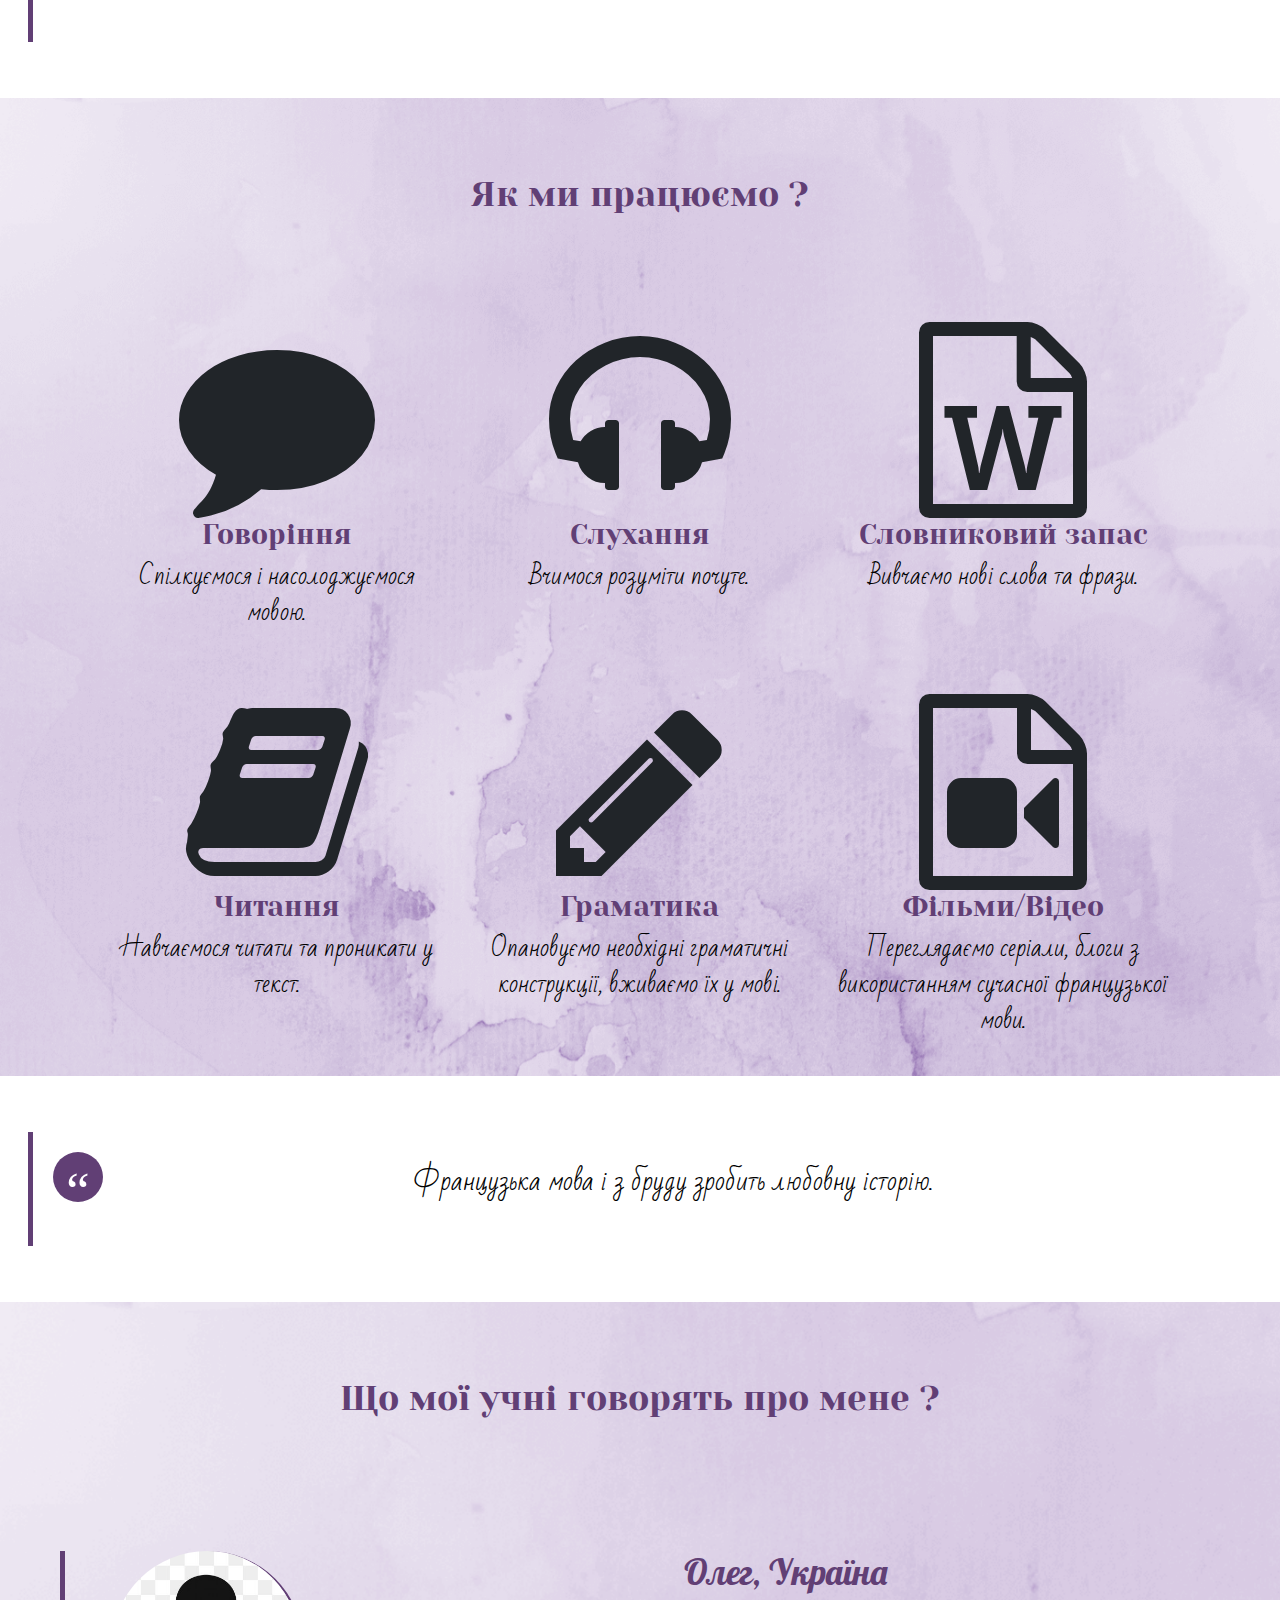
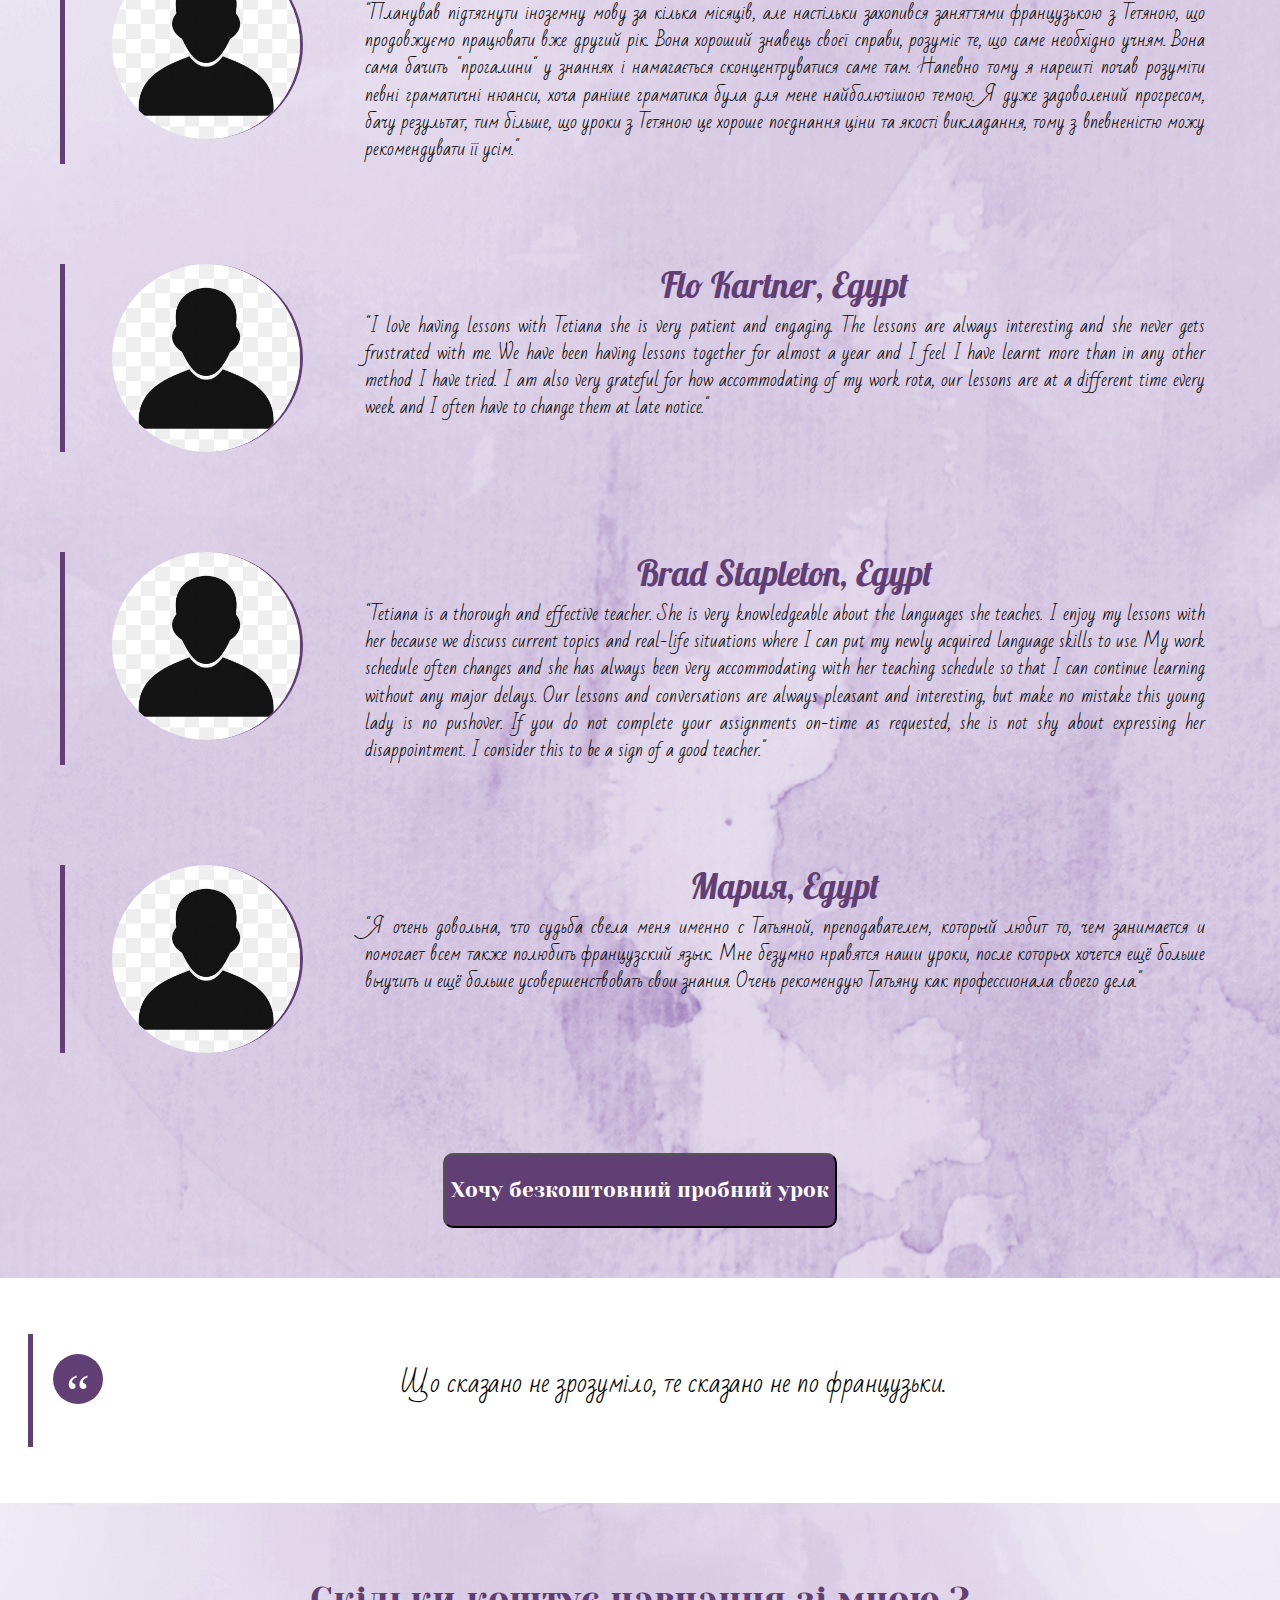
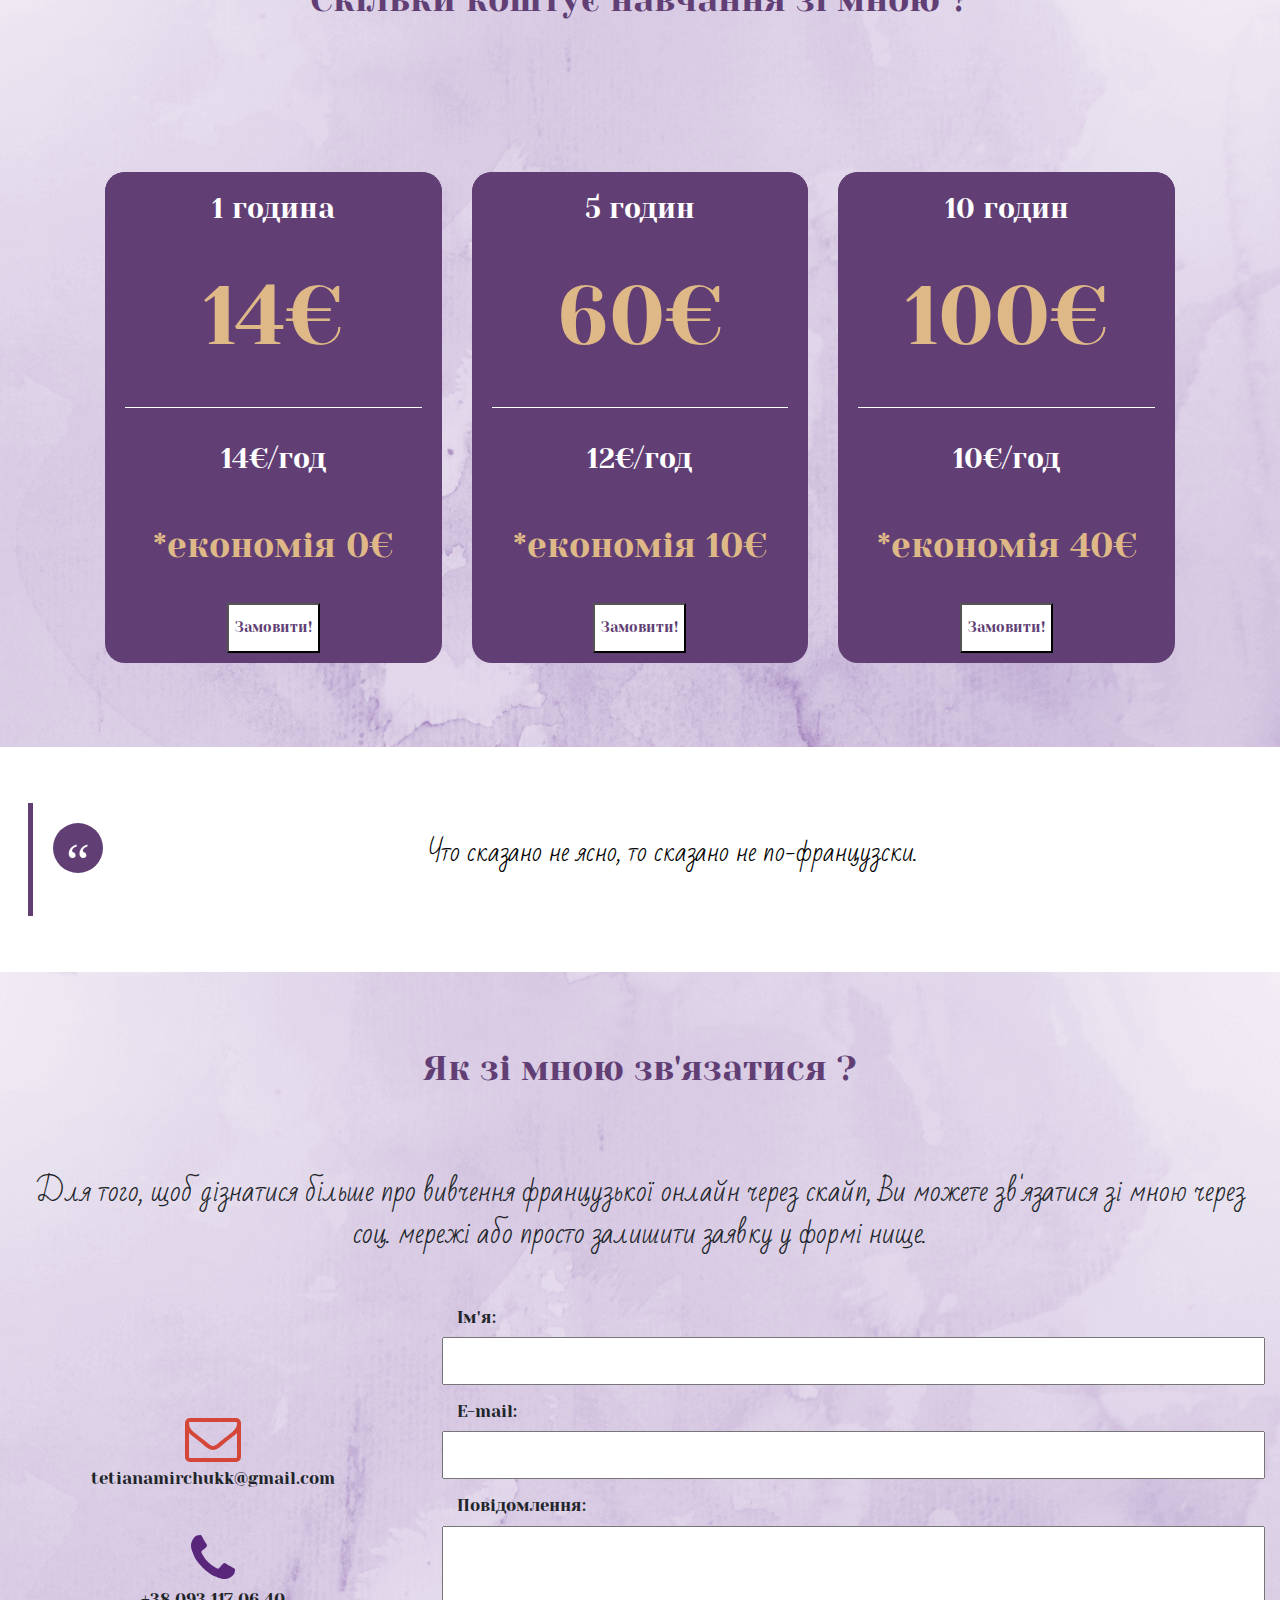
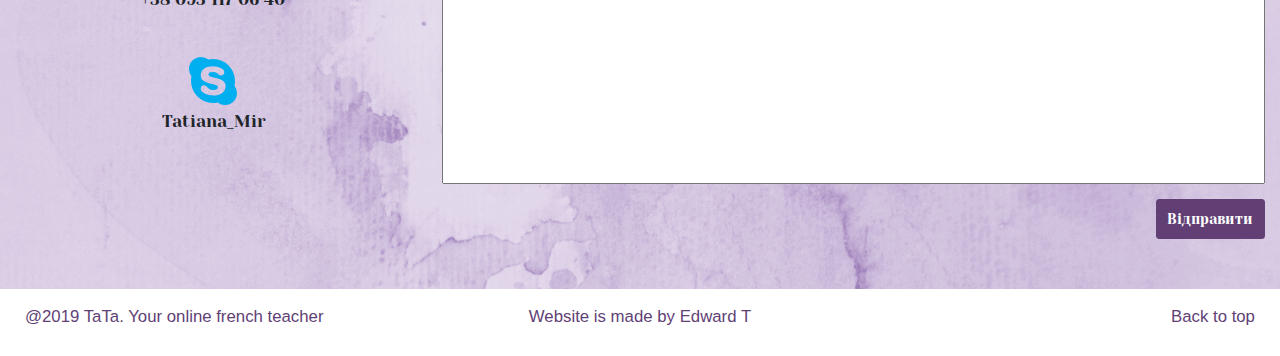
==== commit 93040baf: "h1-h6 optimized" ====
--- a/index.html
+++ b/index.html
@@ -236,15 +236,15 @@
   <div class="separator jumbotron container-fluid">
     <div class="row">
       <div class="col-sm-4">
-        <h2>5+ років</h2>
+        <h4>5+ років</h4>
         <p>Кількість часу, протягом якого я працюю зі студентами онлайн і оффлайн.</p>
       </div>
       <div class="col-sm-4">
-        <h2>10+ країн</h2>
+        <h4>10+ країн</h4>
         <p>Робота зі студентами з понад 10 країн.</p>
       </div>
       <div class="col-sm-4">
-        <h2>100+ студентів</h2>
+        <h4>100+ студентів</h4>
         <p>Кількість осіб, яким я допомогла у вивчені французької мови.</p>
       </div>
     </div>
@@ -258,7 +258,7 @@
     <div class='for-whom-content container-fluid'>
       <div class="for-whom-container row">
         <div class="col-sm-12 col-md-7">
-          <h2>Початківець</h2>
+          <h3>Початківець</h3>
           <span>Навчимося писати, читати прості тексти, оголошення та вивіски, а згодом і
             висловлювати свої думки простими фразами, уловлювати суть почутого. Опануємо
             необхідний словниковий запас, щоб знайомитись із франкомовними людьми та
@@ -276,7 +276,7 @@
           <i class="fa fa-plane"></i>
         </div>
         <div class="col-sm-12 col-md-7">
-          <h2>Вирушаєте у подорож</h2>
+          <h3>Вирушаєте у подорож</h3>
           <span>Кожне наше заняття передбачатиме вивчення тематичної лексики, її закріплення та
             моделювання різноманітних побутових ситуацій, які можуть виникнути у поїздках за
             кордон. Після проходження даного курсу ви зможете спілкуватися та вирішувати
@@ -291,7 +291,7 @@
     <div class='for-whom-content container-fluid'>
       <div class="for-whom-container row">
         <div class="col-sm-12 col-md-7">
-          <h2>Мешкаєте у франкомовній країні та бажаєте професійного росту </h2>
+          <h3>Мешкаєте у франкомовній країні та бажаєте професійного росту </h3>
           <span>Вивчимо найнеобхідніші розмовні фрази та найпоширеніші граматичні конструкції,
             якими безпосередньо користується населення франкомовних країн, подолаємо мовні
             бар’єри та збільшимо необхідний словниковий запас, опрацьовуючи найбільш
@@ -309,7 +309,7 @@
           <i class="fa fa-graduation-cap"></i>
         </div>
         <div class="col-sm-12 col-md-7">
-          <h2>На достатньому рівні володієте французькою, проте хочете вдосконалити свої знання</h2>
+          <h3>На достатньому рівні володієте французькою, проте хочете вдосконалити свої знання</h3>
           <span>Протягом уроків слухатимемо сучасну музику, переглядатимемо французькі фільми,
             читатимемо книги, журнали і статті, дивитимемось відеоблоги живої французької
             мови, в якій будемо звертати увагу на найменші деталі та обговорюватимемо їх.
@@ -416,7 +416,7 @@
           <img src="img/feedback-photo-1.jpeg" alt="">
         </div>
         <div class="col-sm-12 col-md-9">
-          <h2>Олег, Україна</h2>
+          <h3>Олег, Україна</h3>
           <span>"Планував підтягнути іноземну мову за кілька місяців, але настільки захопився заняттями французькою з Тетяною, 
             що продовжуємо працювати вже другий рік. Вона хороший знавець своєї справи, 
             розуміє те, що саме необхідно учням. Вона сама бачить "прогалини" у знаннях і намагається сконцентруватися саме там. 
@@ -431,7 +431,7 @@
           <img src="img/feedback-photo-1.jpeg" alt="">
         </div>
         <div class="col-sm-12 col-md-9">
-          <h2>Flo Kartner, Egypt</h2>
+          <h3>Flo Kartner, Egypt</h3>
           <span>"I love having lessons with Tetiana she is very patient and  engaging. 
             The lessons are always interesting and she never gets frustrated with me. 
             We have been having lessons together for almost a year and I feel I have learnt more than in any other method I have tried. 
@@ -445,7 +445,7 @@
           <img src="img/feedback-photo-1.jpeg" alt="">
         </div>
         <div class="col-sm-12 col-md-9">
-          <h2>Brad Stapleton, Egypt</h2>
+          <h3>Brad Stapleton, Egypt</h3>
           <span>"Tetiana is a thorough and effective teacher. She is very knowledgeable about the languages she teaches. 
             I enjoy my lessons with her because we discuss current topics and real-life situations where I can put my newly acquired language skills to use. 
             My work schedule often changes and she has always been very accommodating with her teaching schedule so that I can continue learning without any major delays. 
@@ -461,7 +461,7 @@
           <img src="img/feedback-photo-1.jpeg" alt="">
         </div>
         <div class="col-sm-12 col-md-9">
-          <h2>Мария, Egypt</h2>
+          <h3>Мария, Egypt</h3>
           <span>"Я очень довольна, что судьба свела меня именно с Татьяной, преподавателем, который любит то, чем занимается и помогает всем также  полюбить французский язык. 
             Мне безумно нравятся наши уроки, после которых хочется ещё больше выучить и ещё больше усовершенствовать свои знания. 
             Очень рекомендую Татьяну  как профессионала своего дела."</span>
--- a/css/style.css
+++ b/css/style.css
@@ -297,7 +297,7 @@
 	-webkit-transform: scale(1.1, 1.1);
 	        transform: scale(1.1, 1.1)
 }
-.for-whom-container h2 {
+.for-whom-container h3 {
 	text-align: center;
 	font-family: 'Lobster', cursive;
 	color: #613F75;
@@ -399,10 +399,11 @@
 			transform: scale(1.1, 1.1);
 	z-index: 999;
 }
-.feedback-container h2 {
+.feedback-container h3 {
 	text-align: center;
 	font-family: 'Lobster', cursive;
 	color: #613F75;
+	font-size: 2.5em
 }
 .feedback-container span {
 	text-align: center;
@@ -630,7 +631,7 @@
 	background-color: #fff;
 	margin-bottom: 0;
 }
-.separator h2 {
+.separator h4 {
 	-ms-flex-item-align: end;
 	    align-self: flex-end;
 	text-align: center;
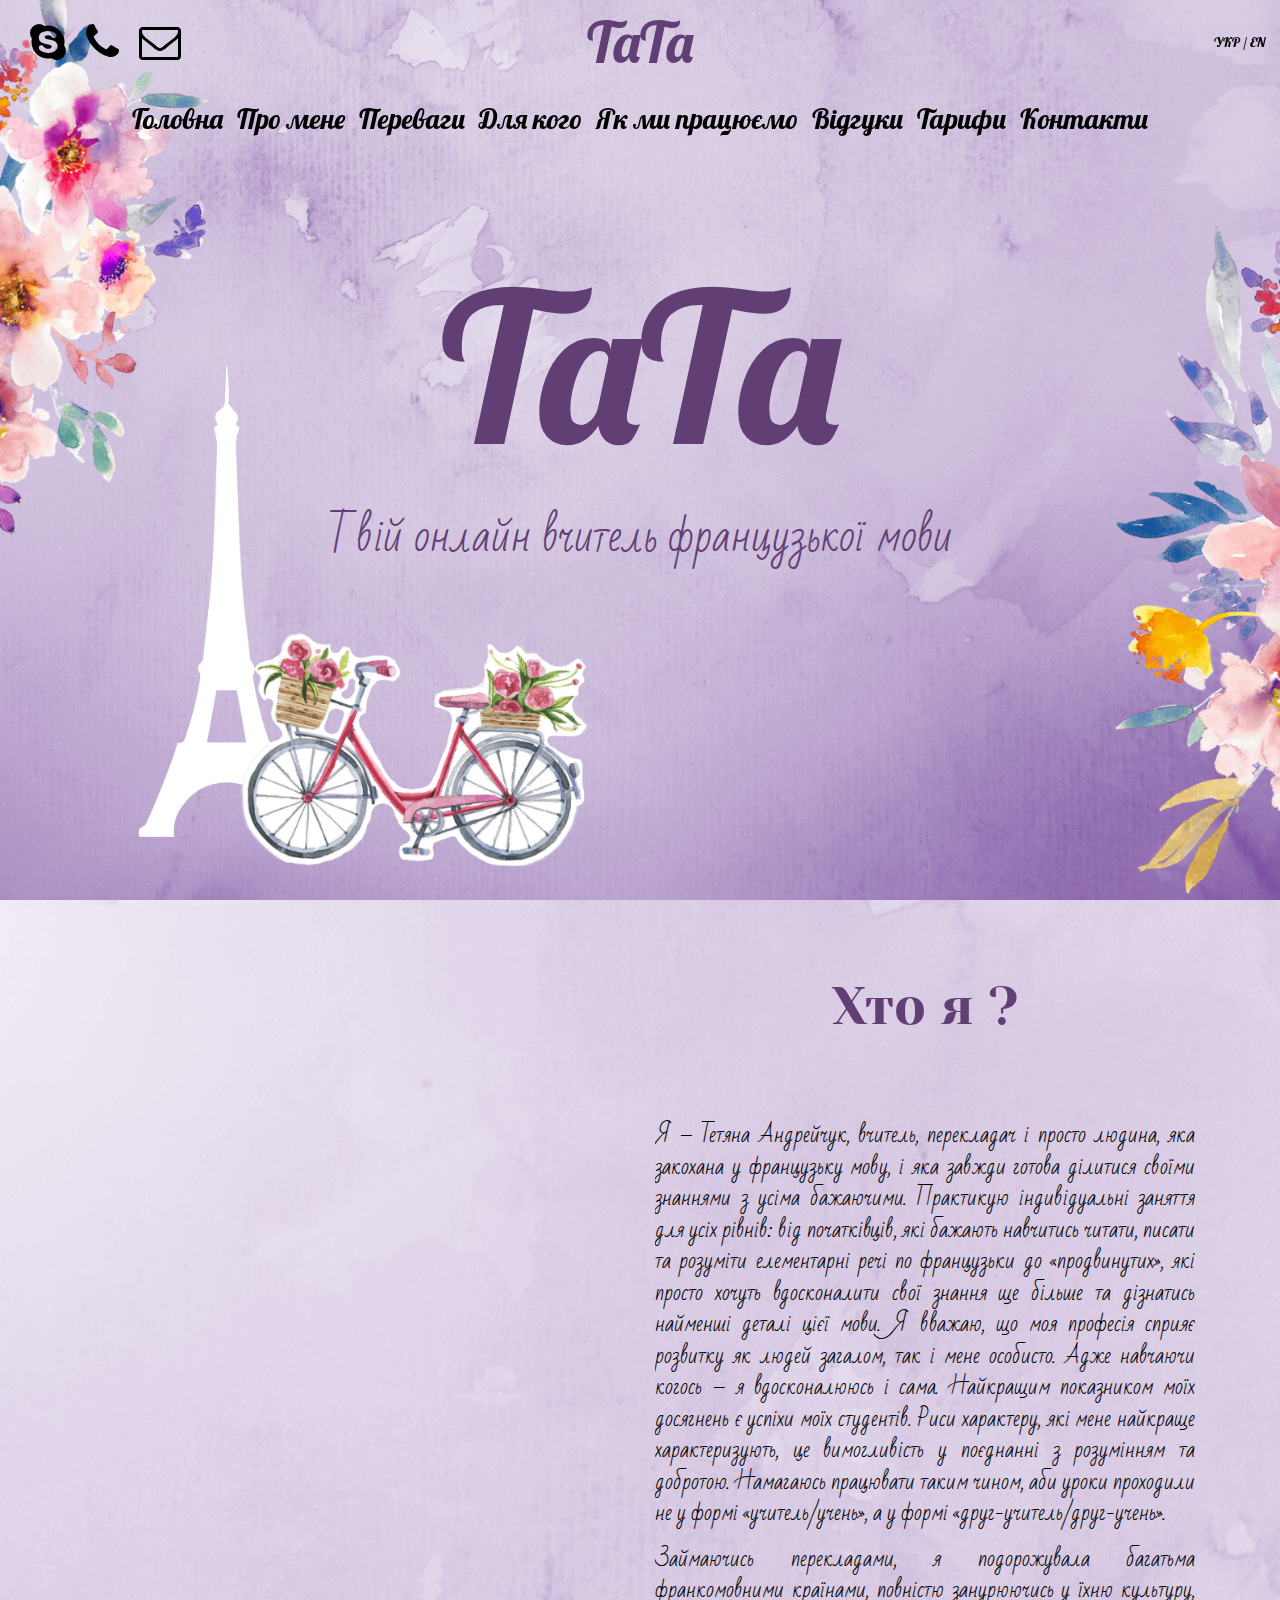
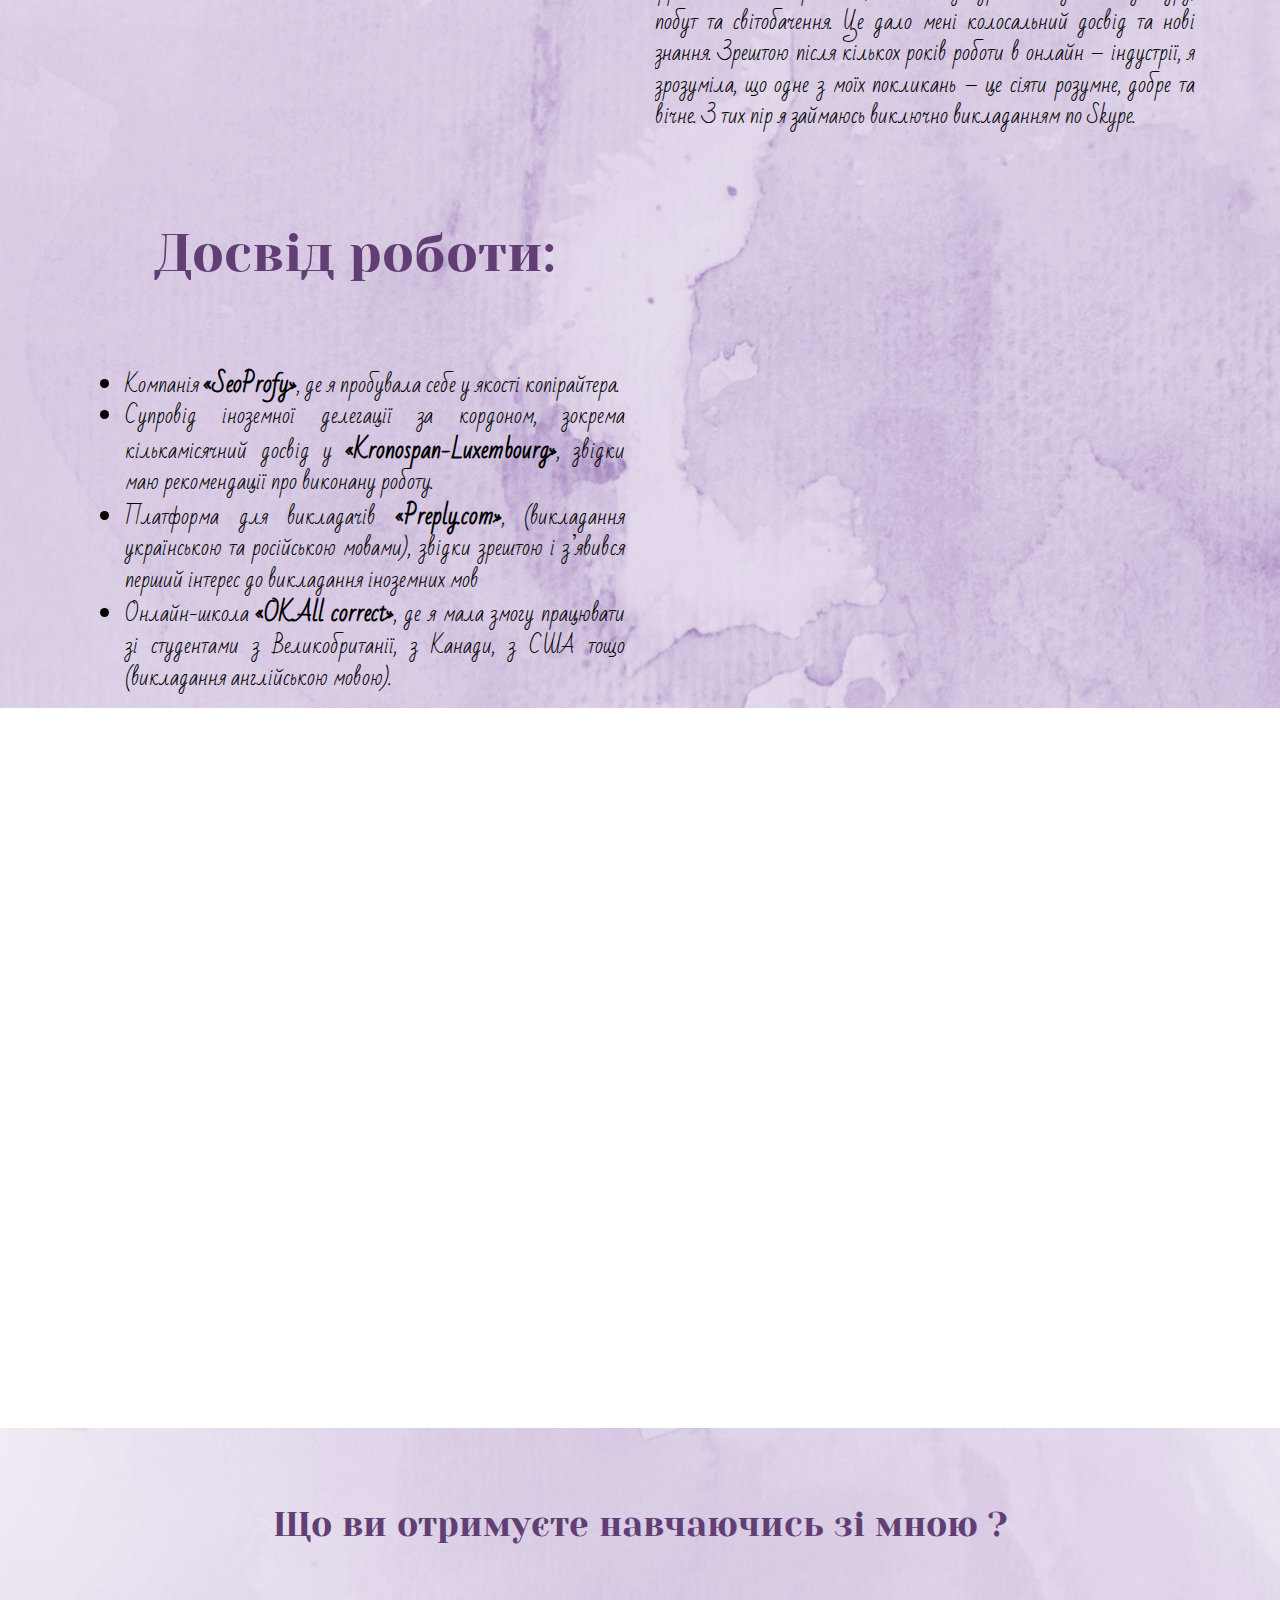
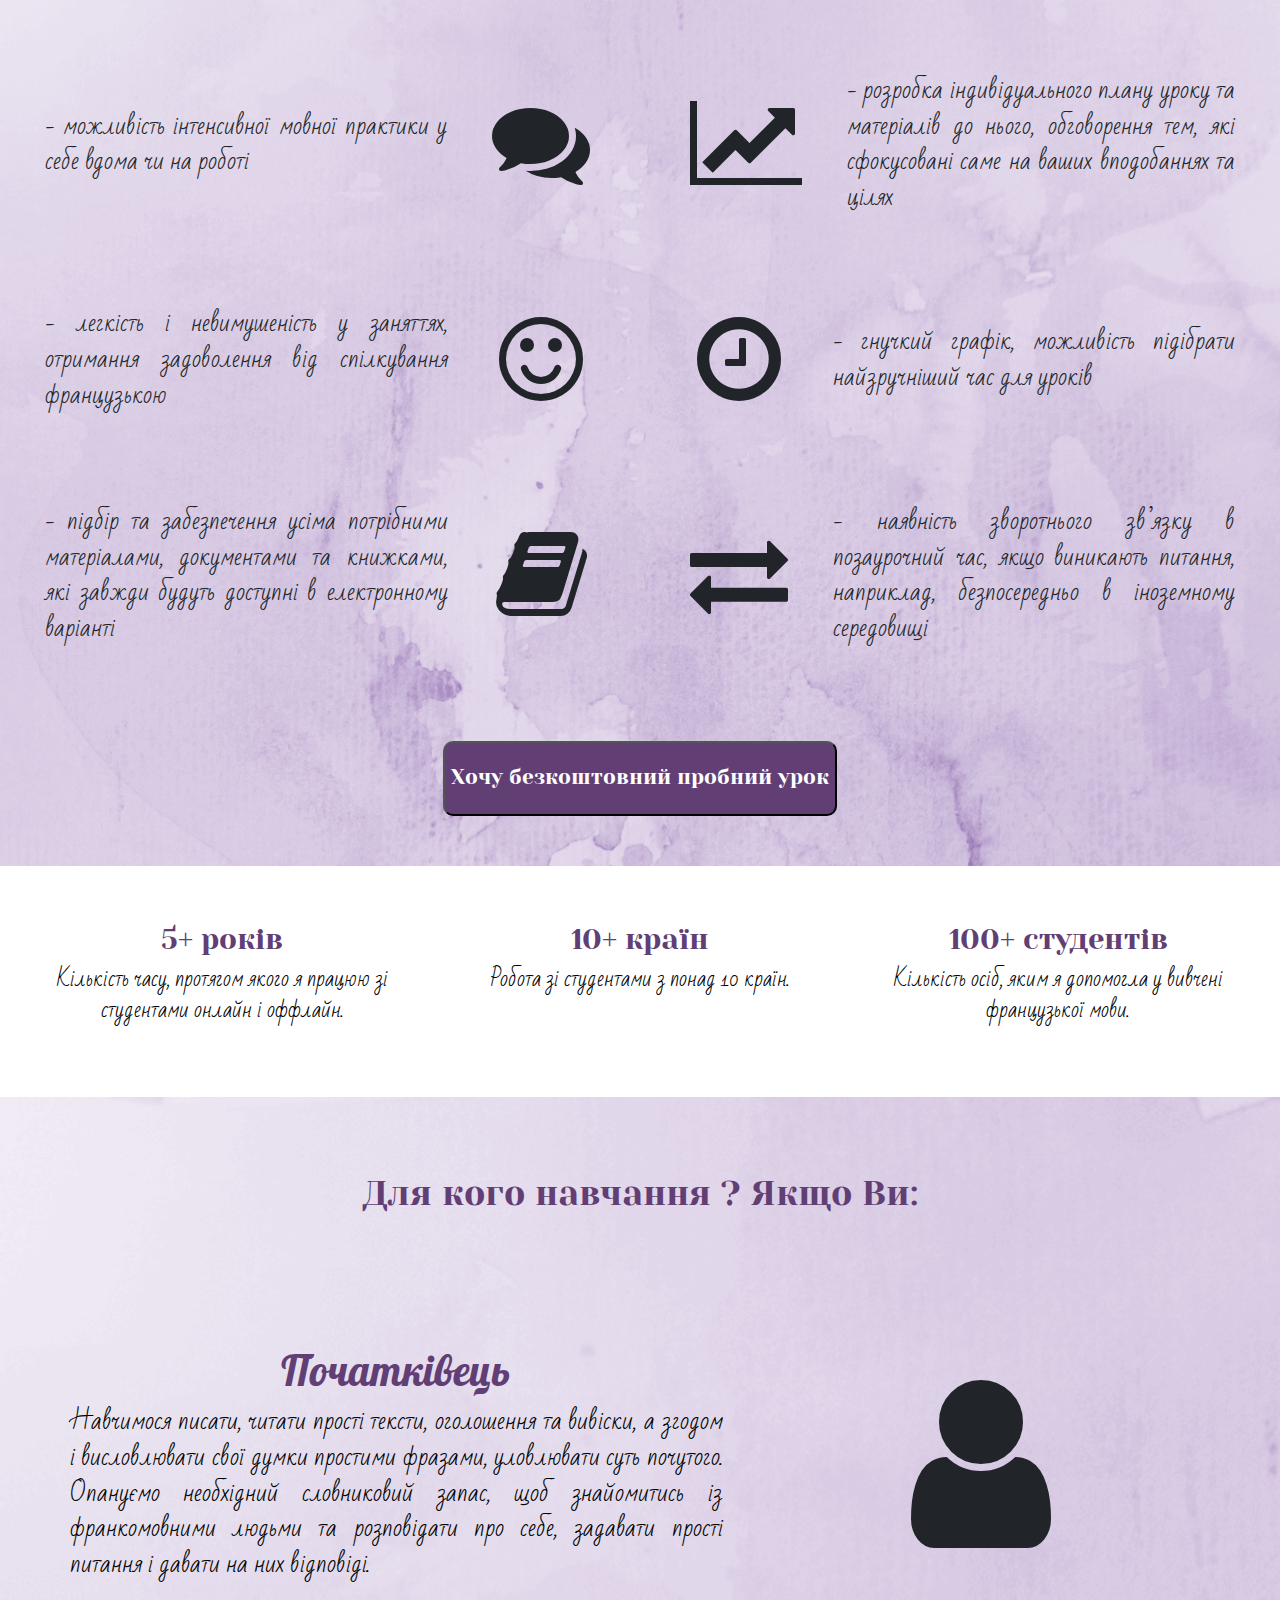
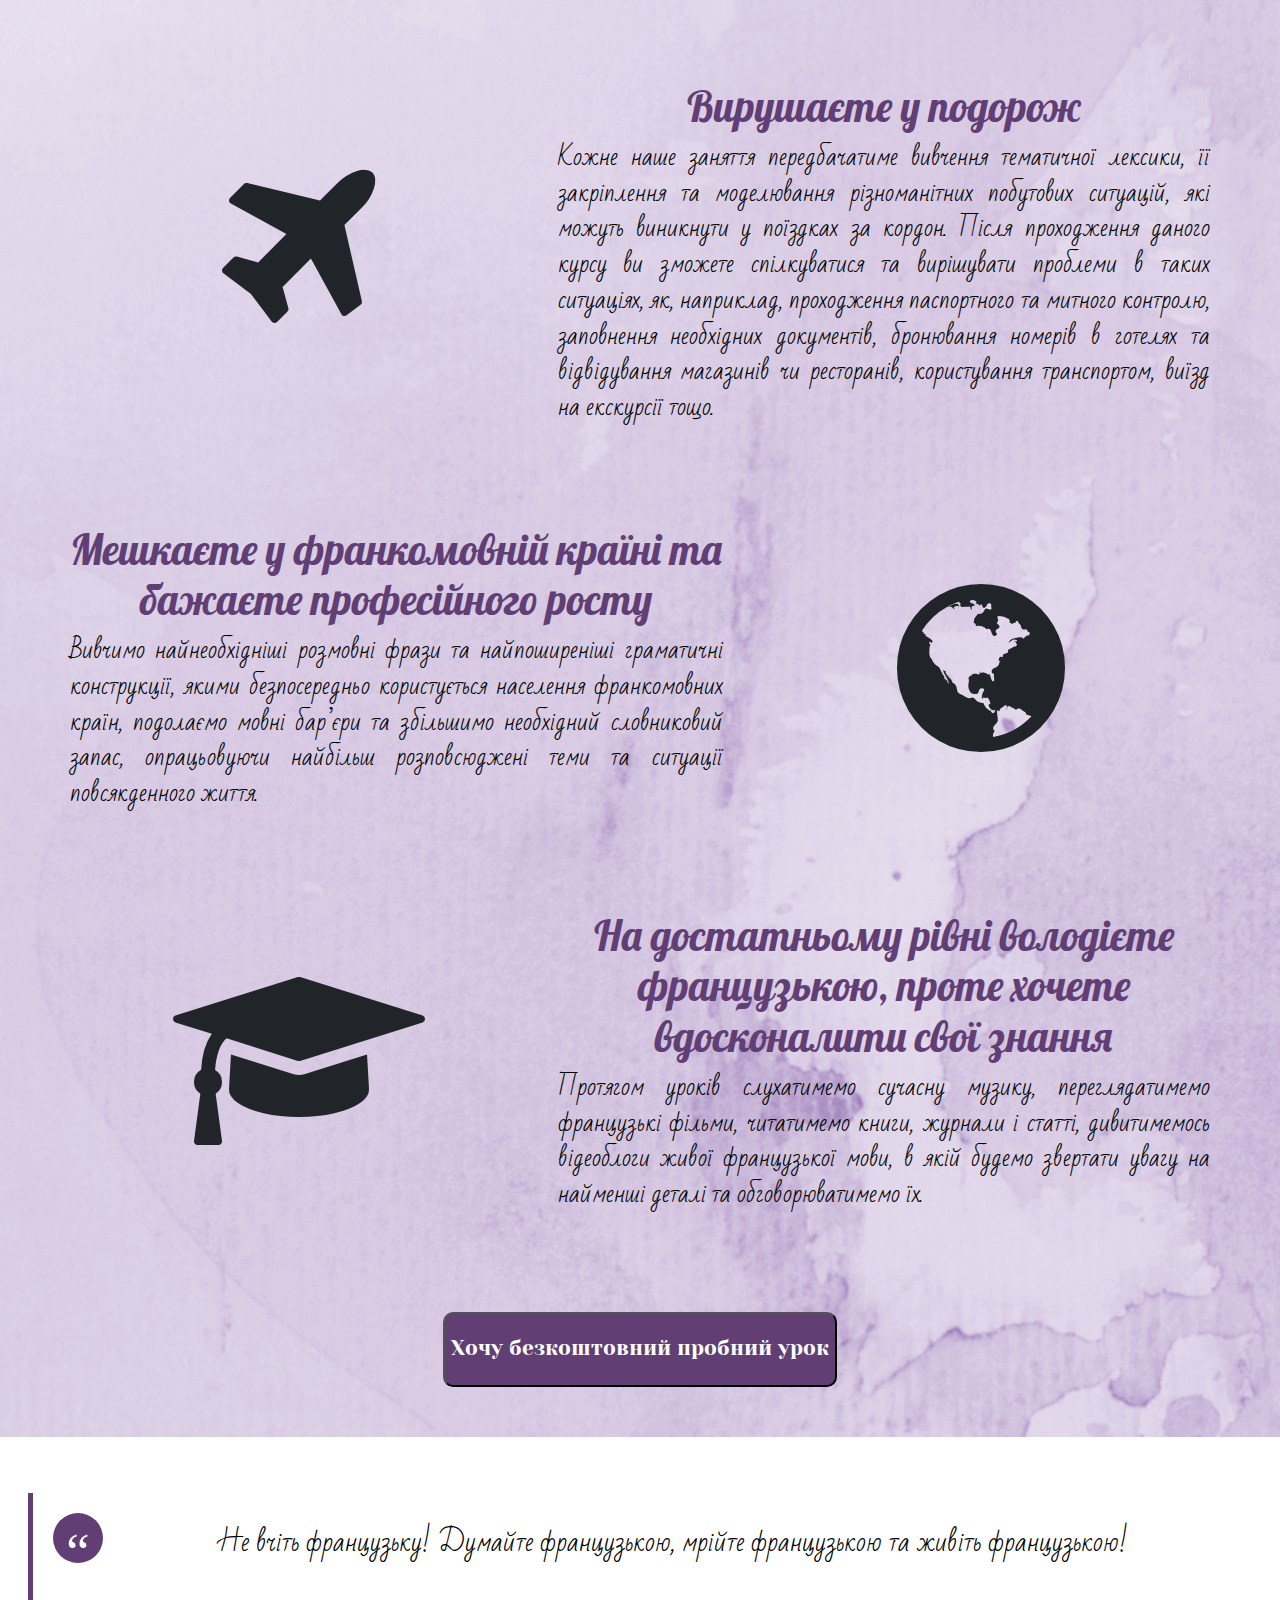
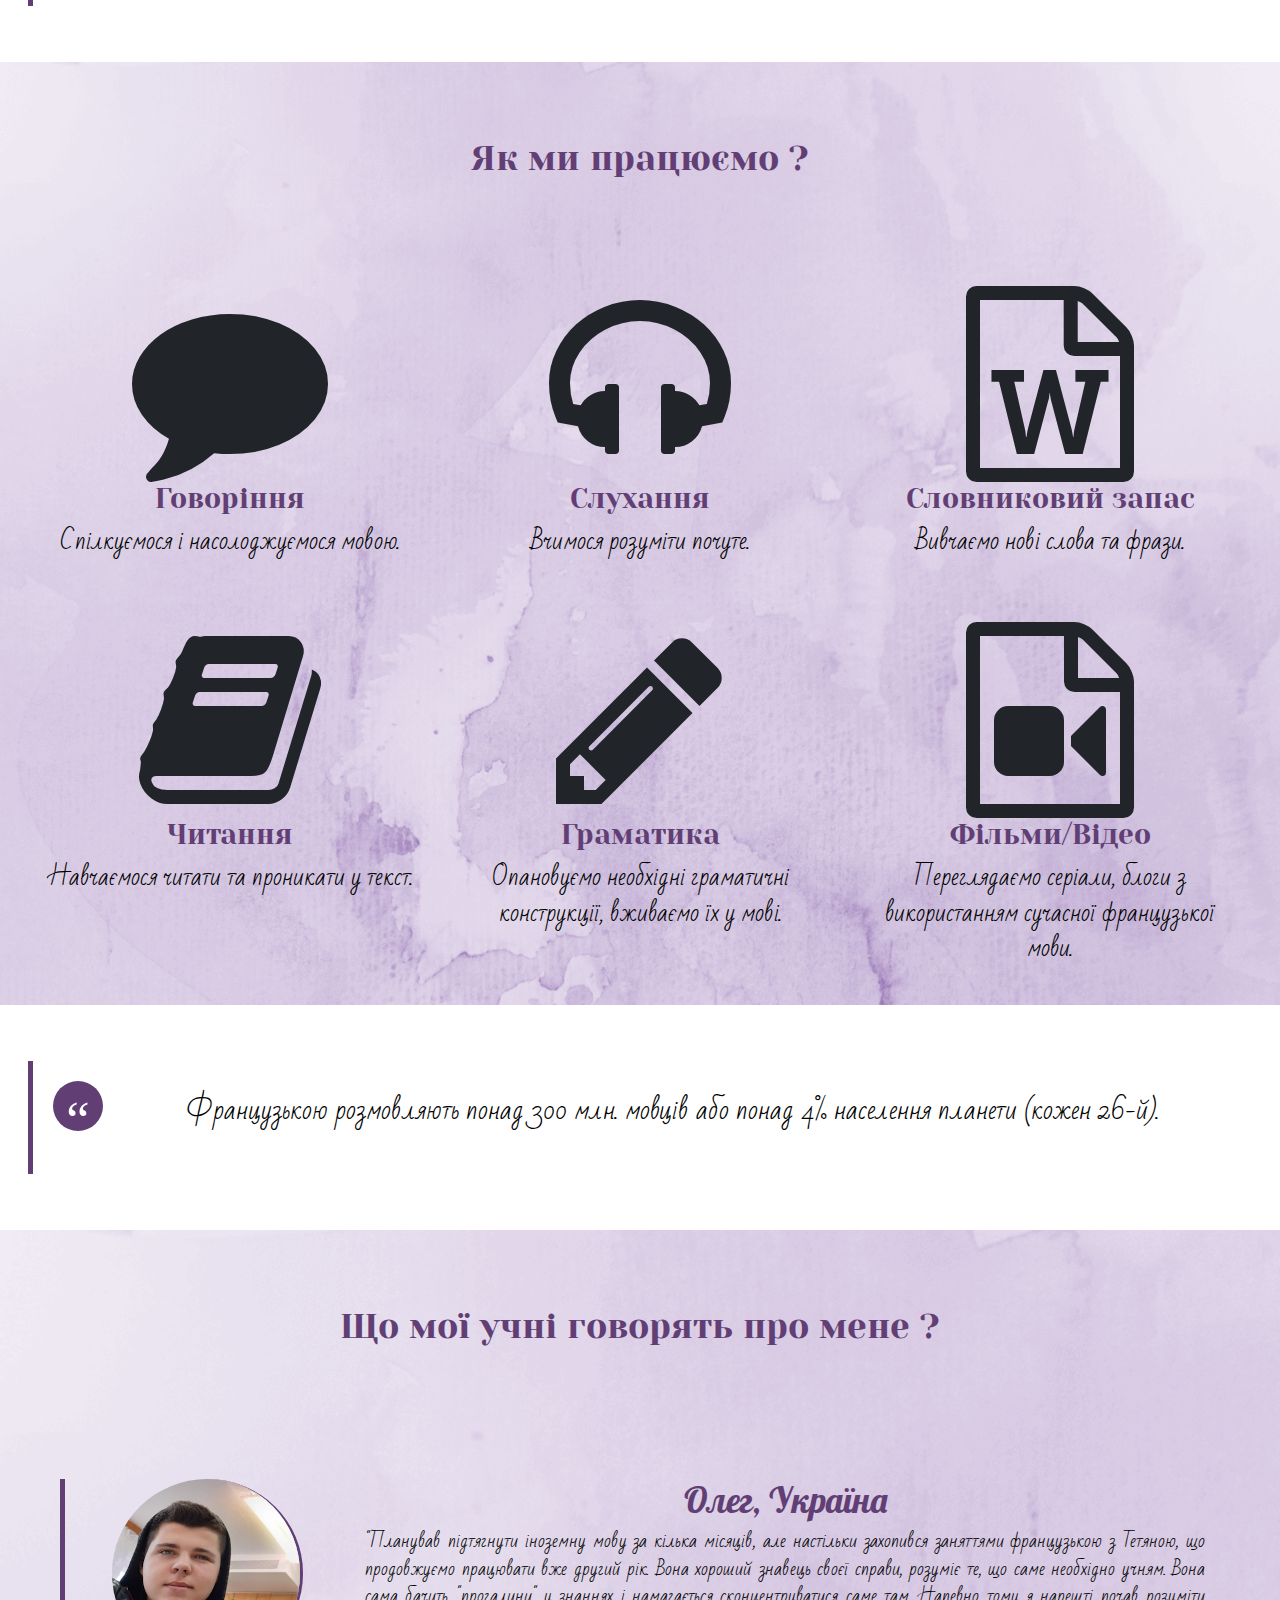
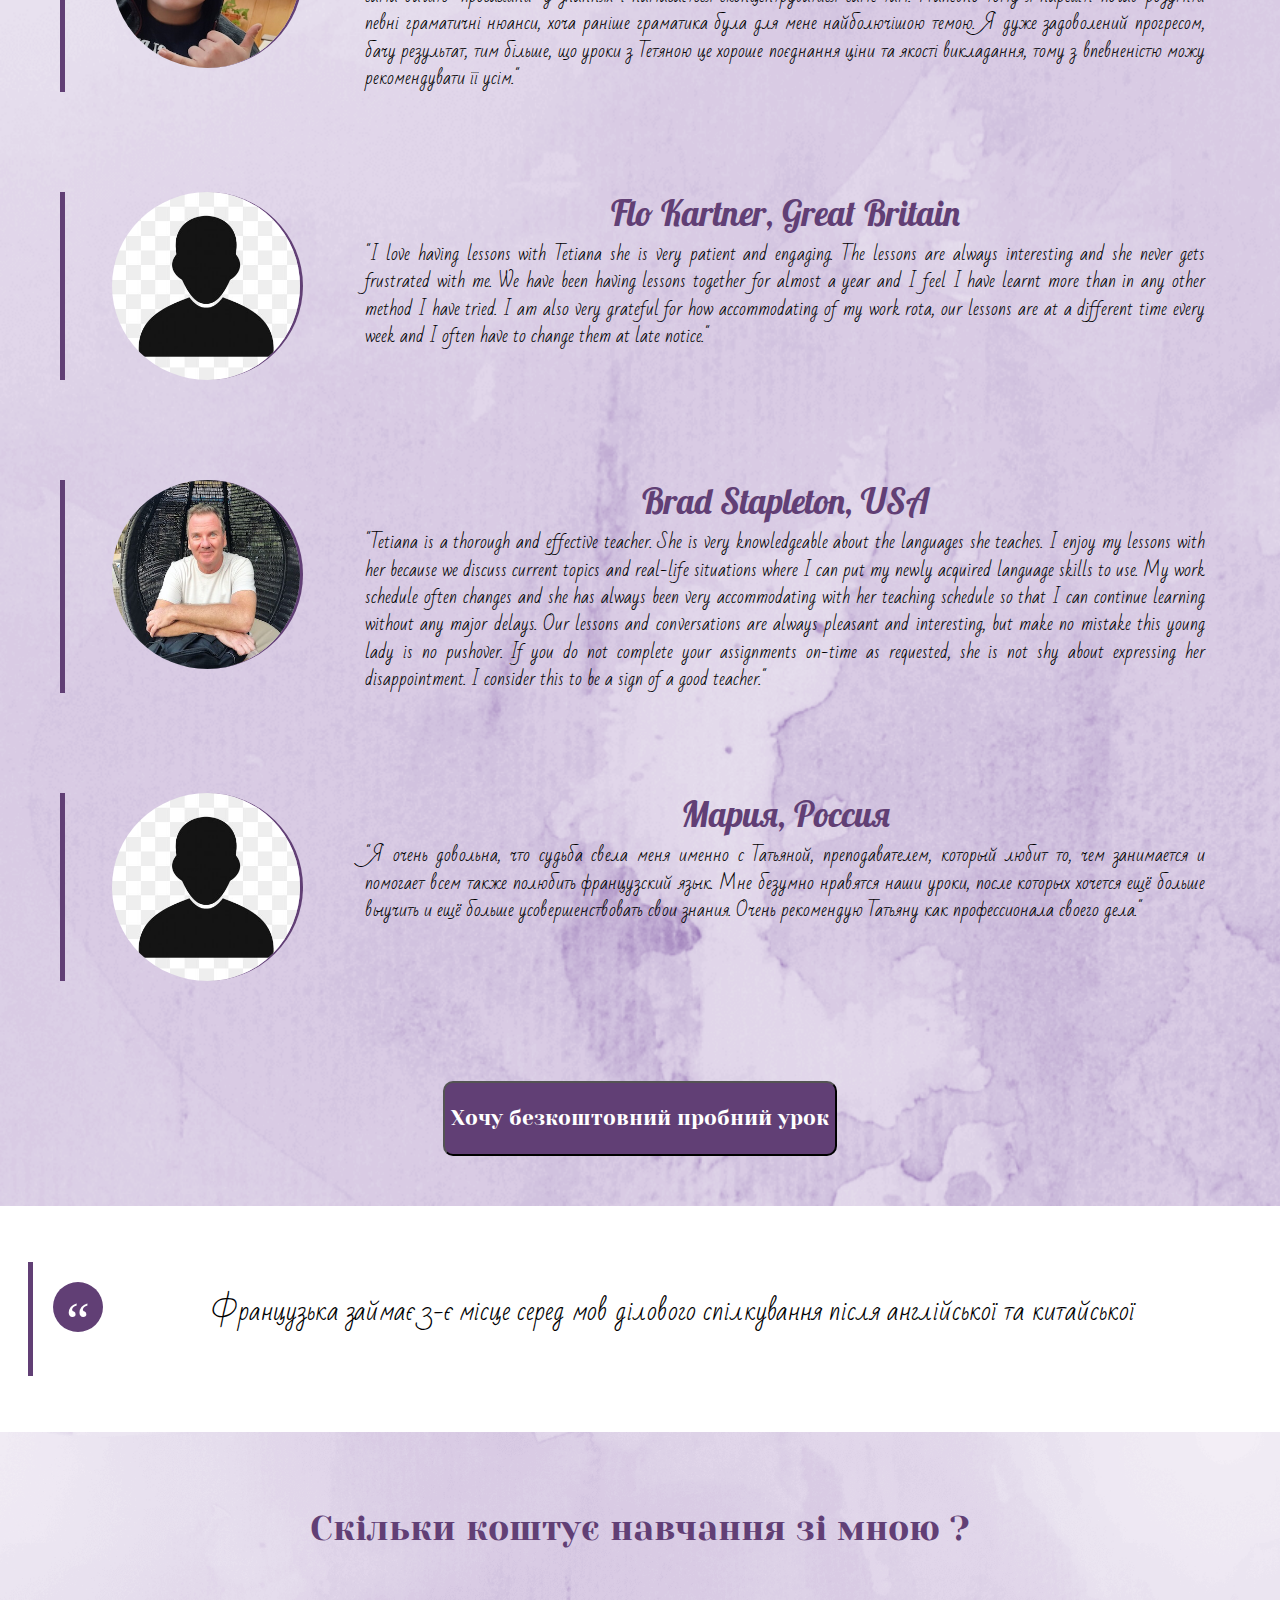
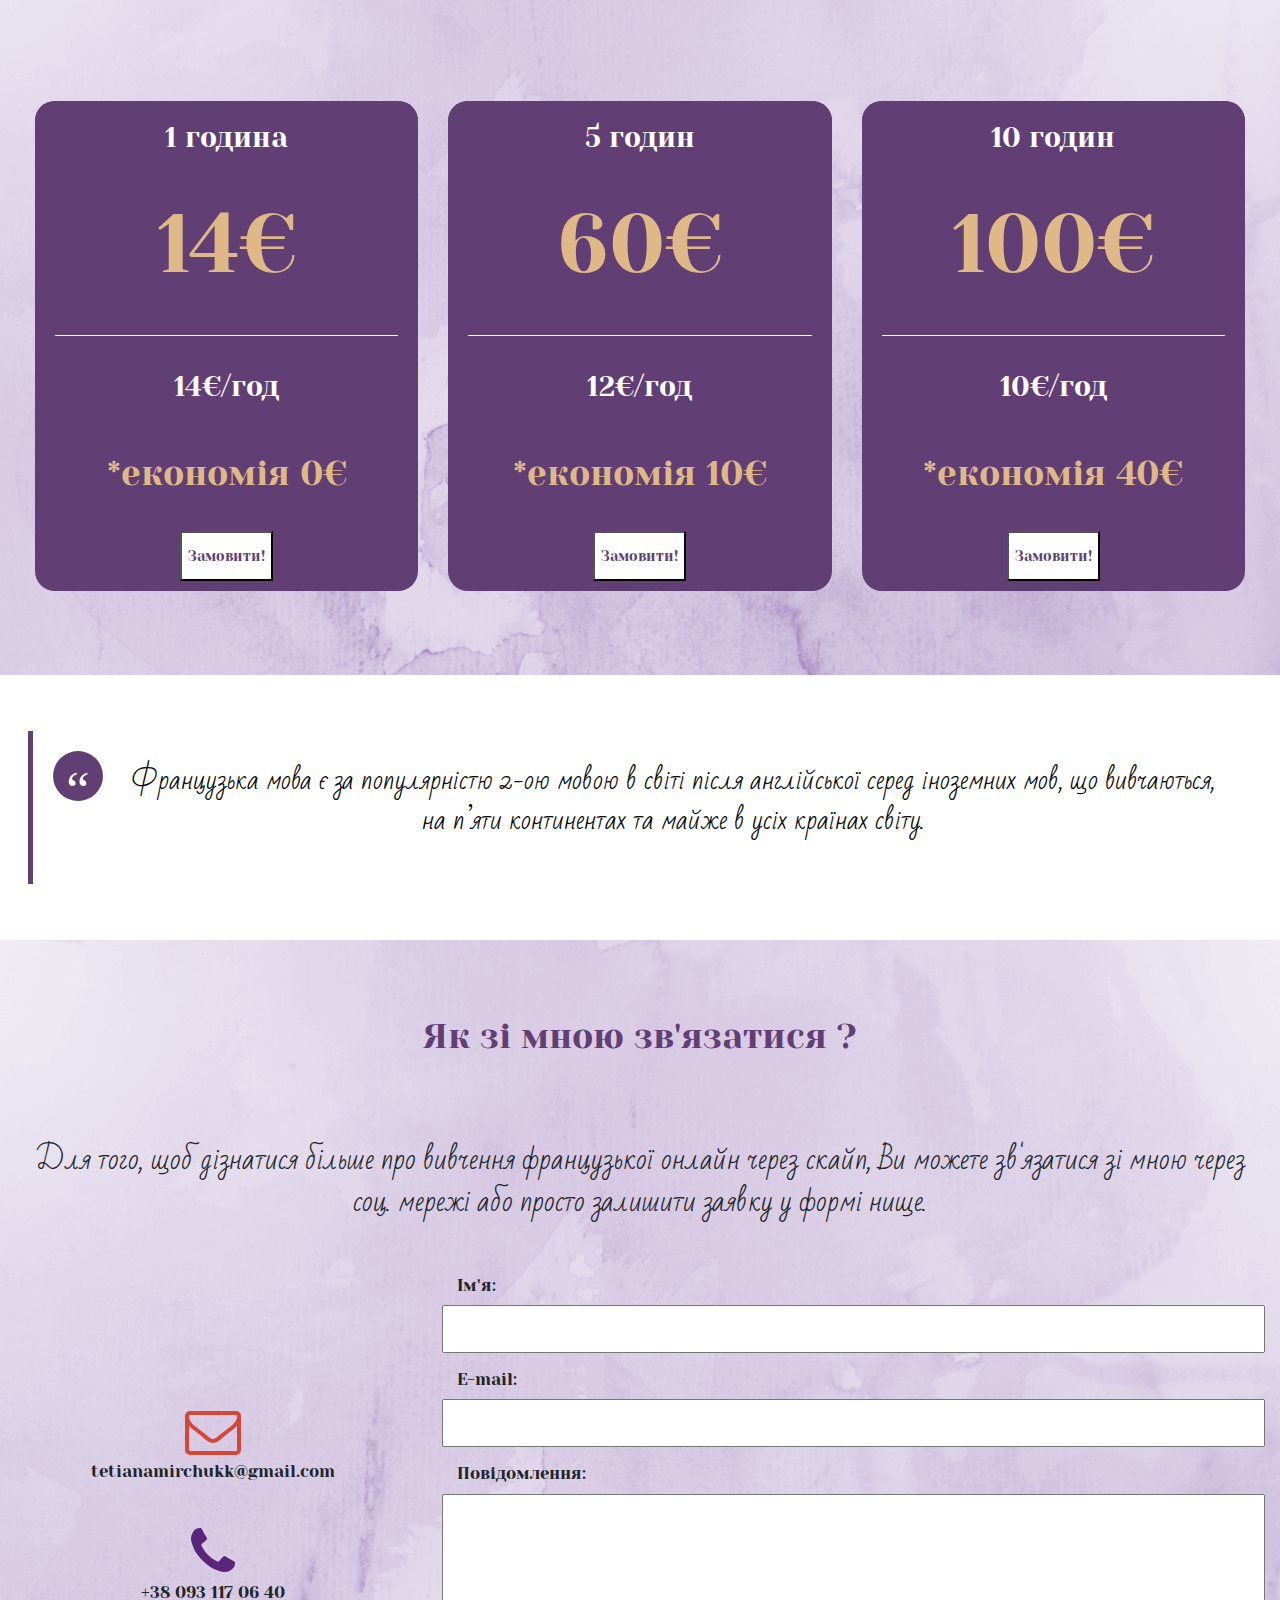
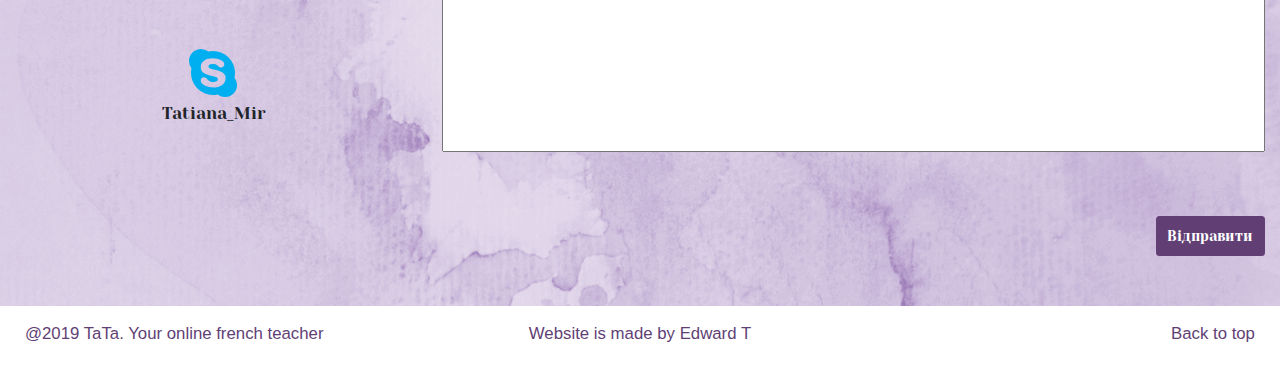
==== commit 5d08cd44: "small fixing" ====
--- a/index.html
+++ b/index.html
@@ -6,10 +6,13 @@
   <title>Уроки французької мови - французька онлайн через скайп</title>
   <meta name="description" content="Вивчити іноземну мову по Skype? -  Вчитель-репетитор французької мови онлайн. 
                                     Вивчити розмовну французьку для усіх рівнів не виходячи з дому. 
-                                    Приватні уроки дистанційно, граматика, поповнення словникового запасу. "
+                                    Приватні уроки дистанційно, граматика, поповнення словникового запасу."
   >
   <meta http-equiv="X-UA-Compatible" content="IE=edge">
   <meta name="viewport" content="width=device-width, initial-scale=1">
+
+  <meta property="og:image" content="https://tatalessons.tk/img/about-me-photo-2.jpg" />
+
   <!-- FONTS -->
   <link href="https://fonts.googleapis.com/css?family=Amatic+SC|Bad+Script|Lobster|Pacifico&display=swap"
     rel="stylesheet">
@@ -209,7 +212,7 @@
           </div>
       </div>
     </div>
-    <div class='advantages-content container'>
+    <div class='advantages-content container-fluid'>
       <div class="row">
         <div class="advantages-container col-sm-12 col-md-6">
           <span>
@@ -228,7 +231,7 @@
       </div>
     </div>
     <div class="free-lesson">
-      <button id="free-lesson-btn">Хочу безкоштовний пробний урок</button>
+      <button class="free-lesson-btn">Хочу безкоштовний пробний урок</button>
     </div>
   </div>
   <!-- /END OF ADVANTAGES PAGE -->
@@ -318,7 +321,7 @@
       </div>
     </div>
     <div class="free-lesson">
-      <button id="free-lesson-btn">Хочу безкоштовний пробний урок</button>
+      <button class="free-lesson-btn">Хочу безкоштовний пробний урок</button>
     </div>
   </div>
   <!-- /END FOR WHOM PAGE -->
@@ -340,7 +343,7 @@
     <div class="header ">
       <h2>Як ми працюємо ?</h2>
     </div>
-    <div class="container">
+    <div class="container-fluid">
       <ul class="how-we-work-thumbnails thumbnails row">
         <li class="col-12 col-md-4">
           <div class="thumbnail">
@@ -365,7 +368,7 @@
         </li>
     </ul>
   </div>
-  <div class="container">
+  <div class="container-fluid">
     <ul class="how-we-work-thumbnails thumbnails row">
         <li class="col-12 col-md-4">
           <div class="thumbnail">
@@ -398,7 +401,7 @@
     <div class="row">
       <div class="col">
         <blockquote>
-          <p>Французька мова і з бруду зробить любовну історію.</p>
+          <p>Французькою розмовляють понад 300 млн. мовців або понад 4% населення планети (кожен 26-й).</p>
         </blockquote>
       </div>
     </div>
@@ -413,7 +416,7 @@
     <div class="feedback-content container-fluid">
       <div class="feedback-container row">
         <div class="feedback-img col-sm-12 col-md-3">
-          <img src="img/feedback-photo-1.jpeg" alt="">
+          <img src="img/feedback-photo-oleg.jpg" alt="">
         </div>
         <div class="col-sm-12 col-md-9">
           <h3>Олег, Україна</h3>
@@ -431,7 +434,7 @@
           <img src="img/feedback-photo-1.jpeg" alt="">
         </div>
         <div class="col-sm-12 col-md-9">
-          <h3>Flo Kartner, Egypt</h3>
+          <h3>Flo Kartner, Great Britain</h3>
           <span>"I love having lessons with Tetiana she is very patient and  engaging. 
             The lessons are always interesting and she never gets frustrated with me. 
             We have been having lessons together for almost a year and I feel I have learnt more than in any other method I have tried. 
@@ -442,10 +445,10 @@
     <div class="feedback-content container-fluid">
       <div class="feedback-container row">
         <div class="feedback-img col-wm-12 col-md-3">
-          <img src="img/feedback-photo-1.jpeg" alt="">
+          <img src="img/feedback-photo-brad.jpg" alt="">
         </div>
         <div class="col-sm-12 col-md-9">
-          <h3>Brad Stapleton, Egypt</h3>
+          <h3>Brad Stapleton, USA</h3>
           <span>"Tetiana is a thorough and effective teacher. She is very knowledgeable about the languages she teaches. 
             I enjoy my lessons with her because we discuss current topics and real-life situations where I can put my newly acquired language skills to use. 
             My work schedule often changes and she has always been very accommodating with her teaching schedule so that I can continue learning without any major delays. 
@@ -461,7 +464,7 @@
           <img src="img/feedback-photo-1.jpeg" alt="">
         </div>
         <div class="col-sm-12 col-md-9">
-          <h3>Мария, Egypt</h3>
+          <h3>Мария, Россия</h3>
           <span>"Я очень довольна, что судьба свела меня именно с Татьяной, преподавателем, который любит то, чем занимается и помогает всем также  полюбить французский язык. 
             Мне безумно нравятся наши уроки, после которых хочется ещё больше выучить и ещё больше усовершенствовать свои знания. 
             Очень рекомендую Татьяну  как профессионала своего дела."</span>
@@ -469,7 +472,7 @@
       </div>
     </div>
     <div class="free-lesson">
-      <button id="free-lesson-btn">Хочу безкоштовний пробний урок</button>
+      <button class="free-lesson-btn">Хочу безкоштовний пробний урок</button>
     </div>
   </div>
   <!-- /END OF FEEDBACK PAGE -->
@@ -479,7 +482,7 @@
     <div class="row">
       <div class="col">
         <blockquote>
-          <p>Що сказано не зрозуміло, те сказано не по французьки.</p>
+          <p>Французька займає 3-є місце серед мов ділового спілкування після англійської та китайської</p>
         </blockquote>
       </div>
     </div>
@@ -491,7 +494,7 @@
     <div class="header ">
       <h2>Скільки коштує навчання зі мною ?</h2>
     </div>
-    <div class="container">
+    <div class="container-fluid">
       <ul class="price-container thumbnails row">
         <li class="price-content col-sm-12 col-md-4">
           <div class="price-thumbnail thumbnail">
@@ -542,7 +545,7 @@
     <div class="row">
       <div class="col">
         <blockquote>
-          <p>Что сказано не ясно, то сказано не по-французски.</p>
+          <p>Французька мова є за популярністю 2-ою мовою в світі після англійської серед іноземних мов, що вивчаються, на п’яти континентах та майже в усіх країнах світу.</p>
         </blockquote>
       </div>
     </div>
--- a/css/style.css
+++ b/css/style.css
@@ -581,6 +581,7 @@
 }
 .result {
 	line-height: 1.5em;
+	height: 50px;
 	font-family: 'Yeseva One', cursive;
 	-webkit-transition: all ease .3s;
 	transition: all ease .3s;
@@ -694,9 +695,6 @@
 	font-size: 3em;
 	text-align: center;
 }
-.blockquote p{
-	font-family: 'Bad Script', cursive;
-}
 /* MEDIA QUERIES */
 @media (min-width: 992px) and (max-width: 1199px) {
 	.navbar {
@@ -817,7 +815,7 @@
 		justify-self: center;
 		font-size: 1em;
 	}
-	.footer span {
+	.footer div {
 		text-align: center !important;
 	}
 	.separator h2 {
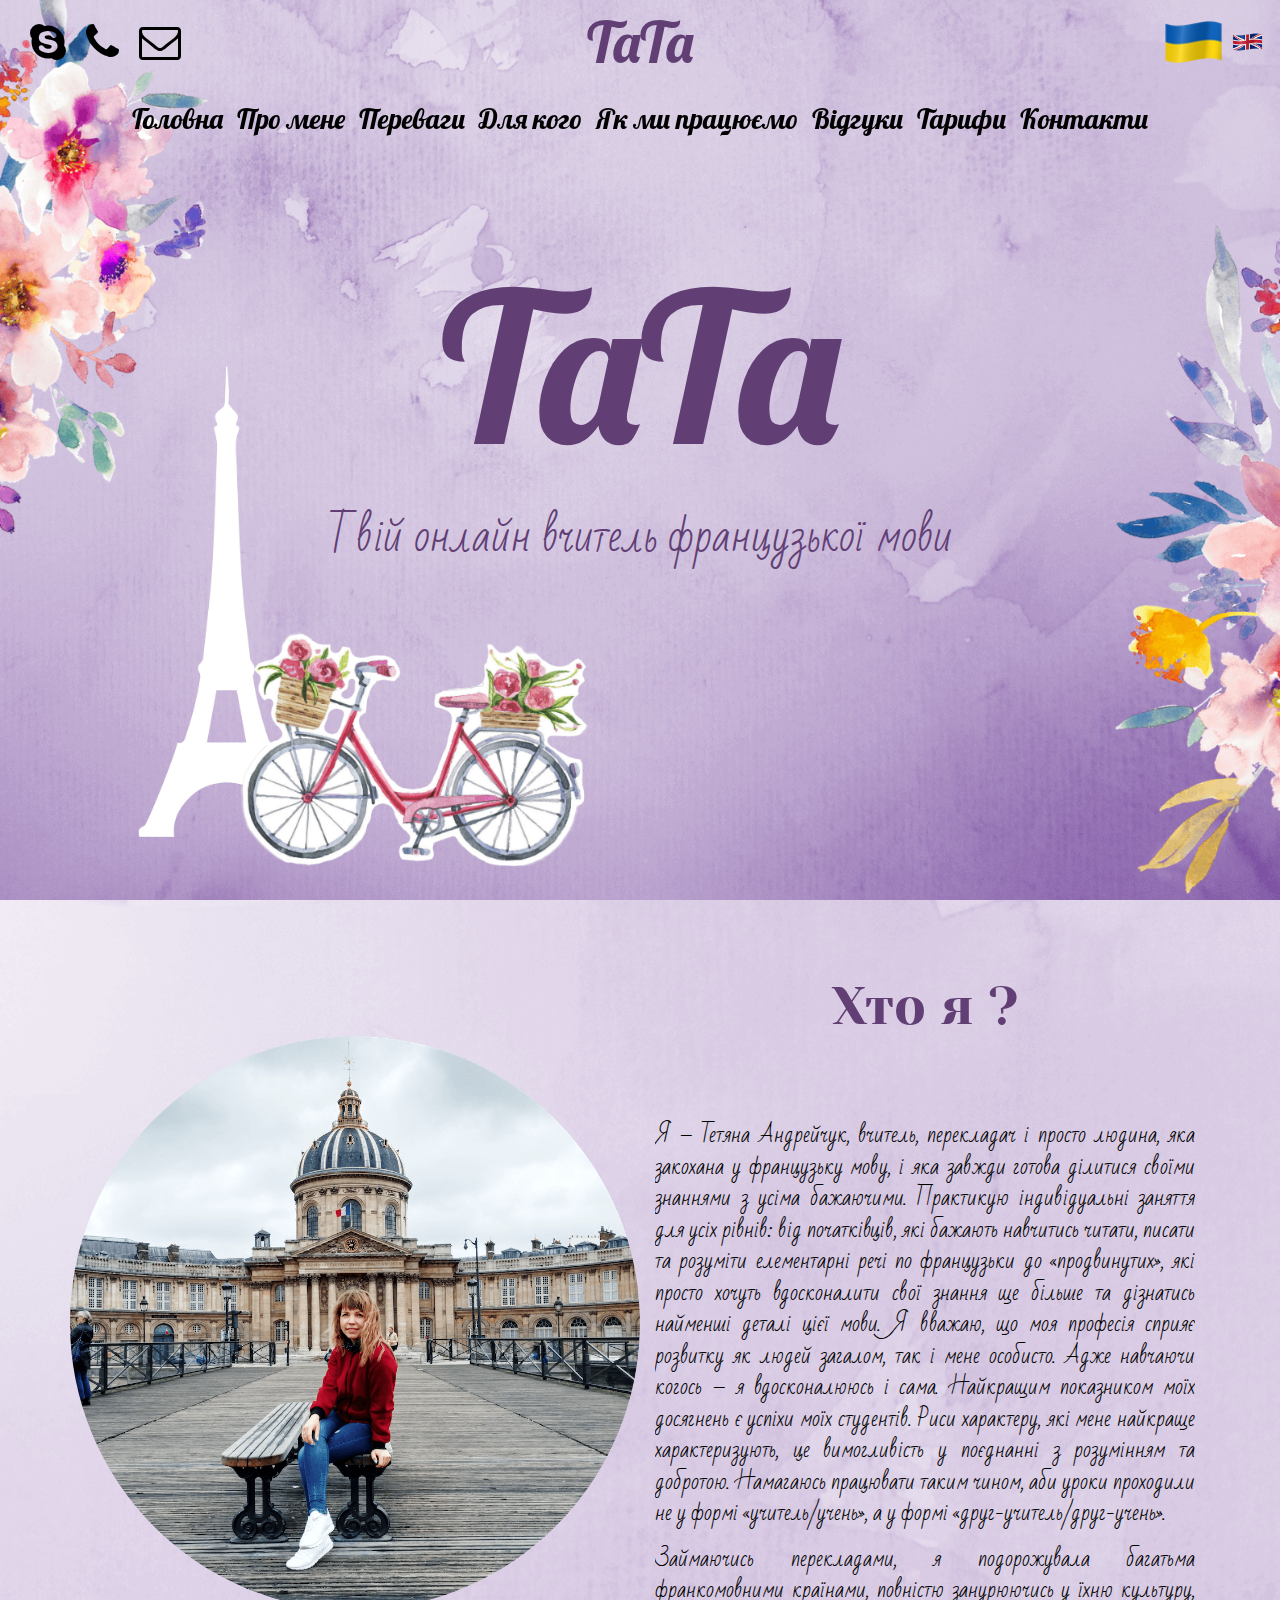
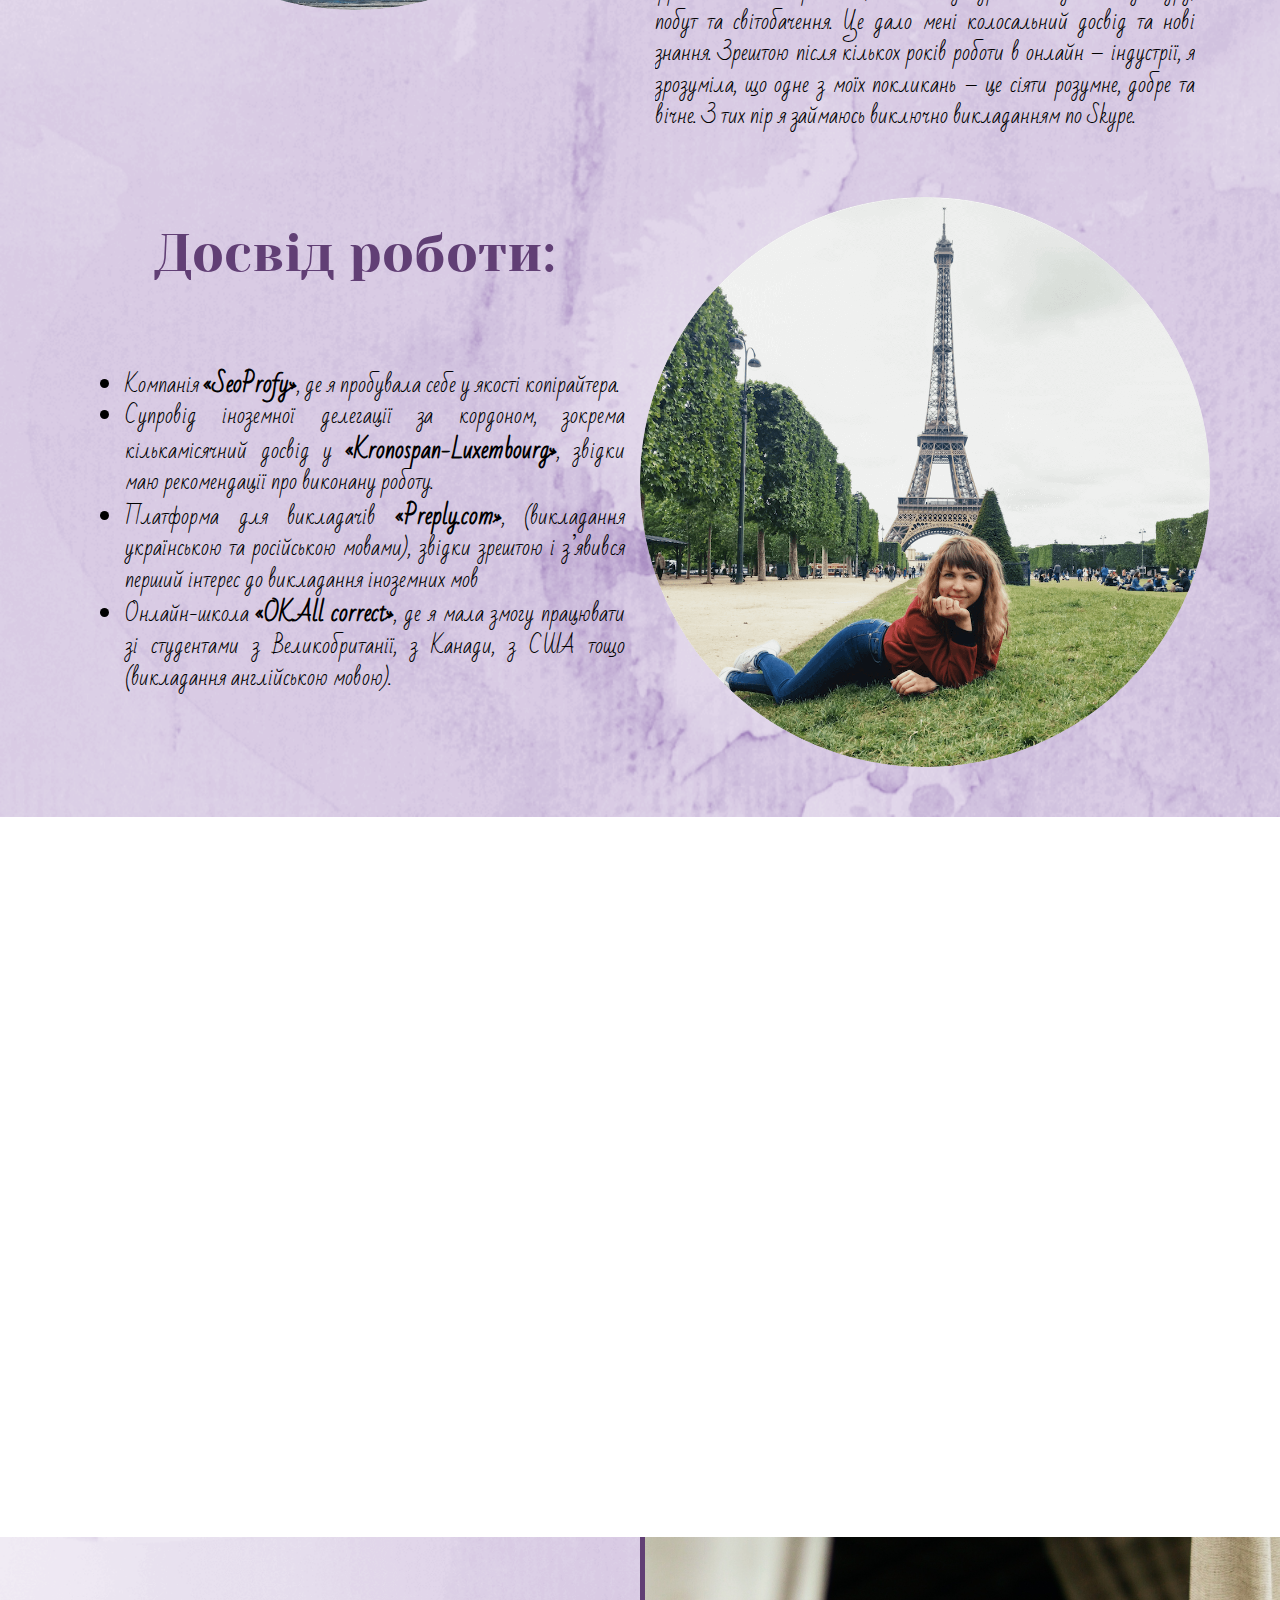
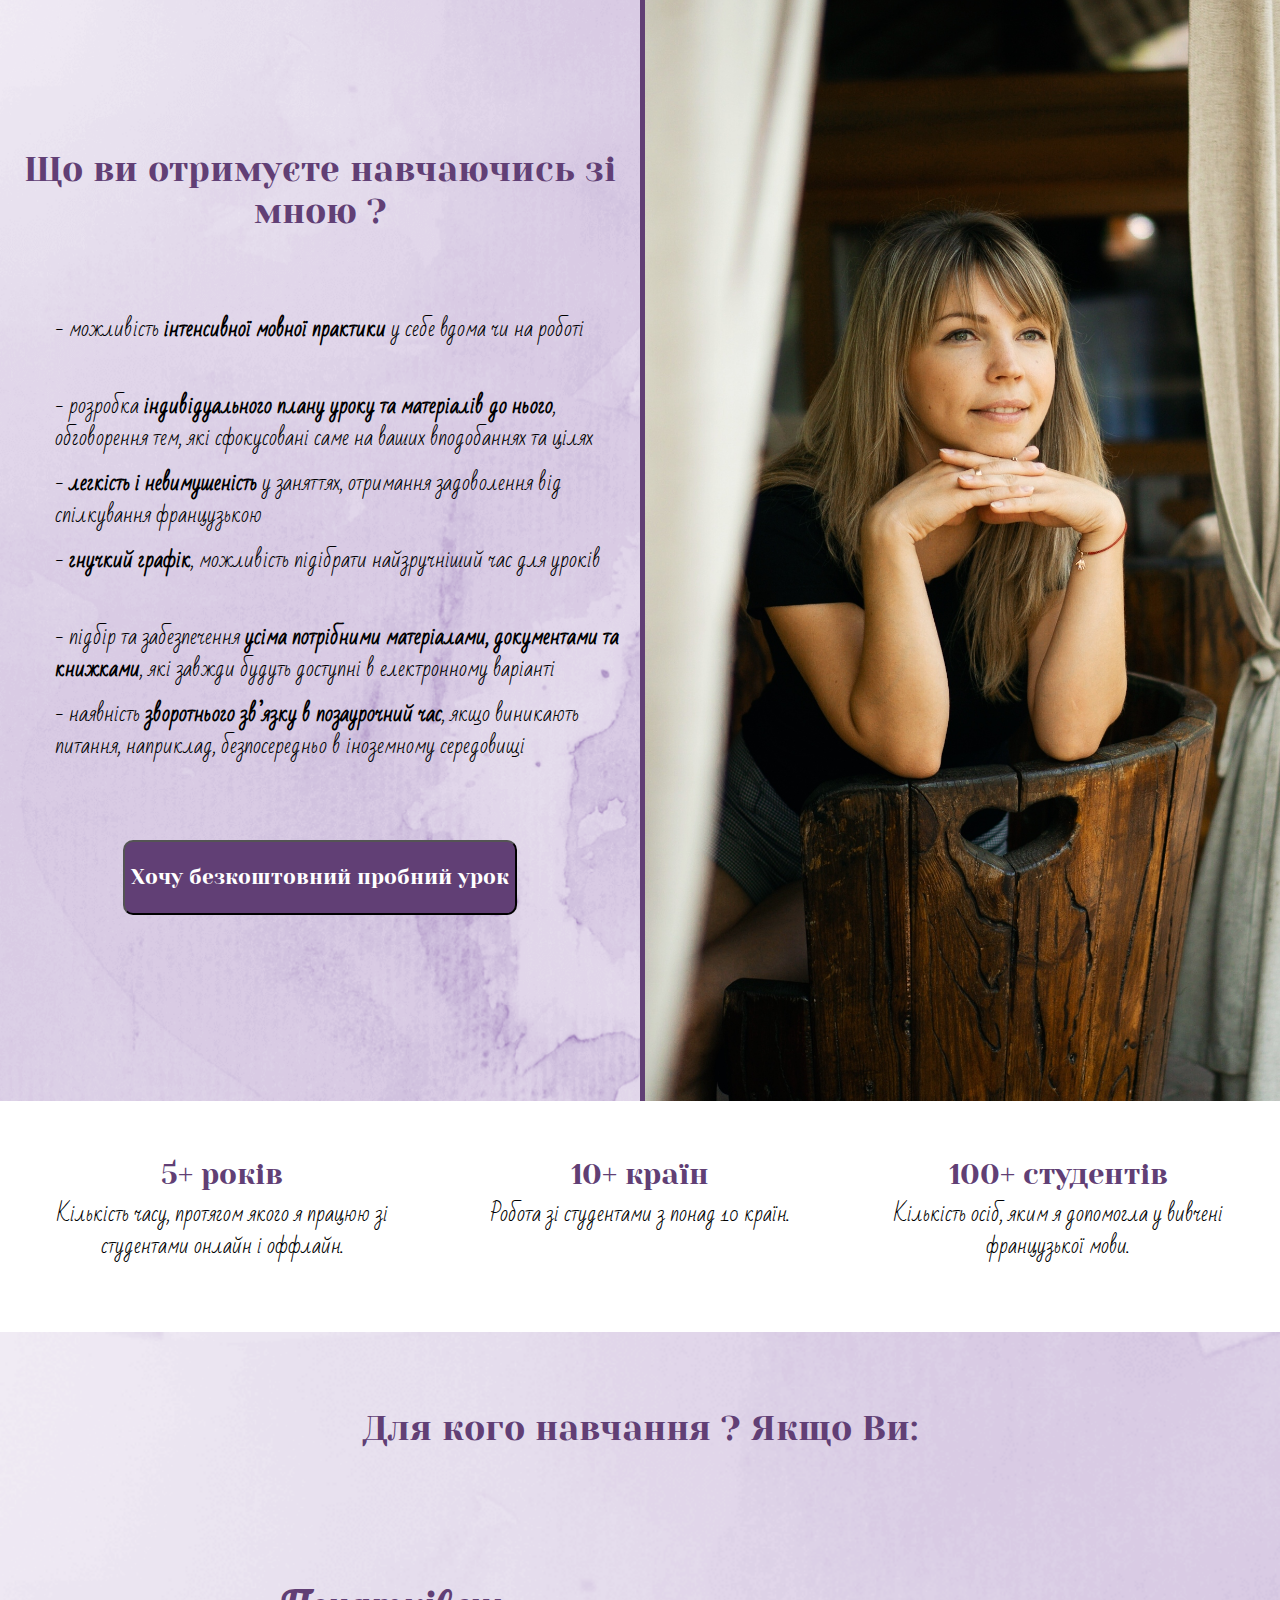
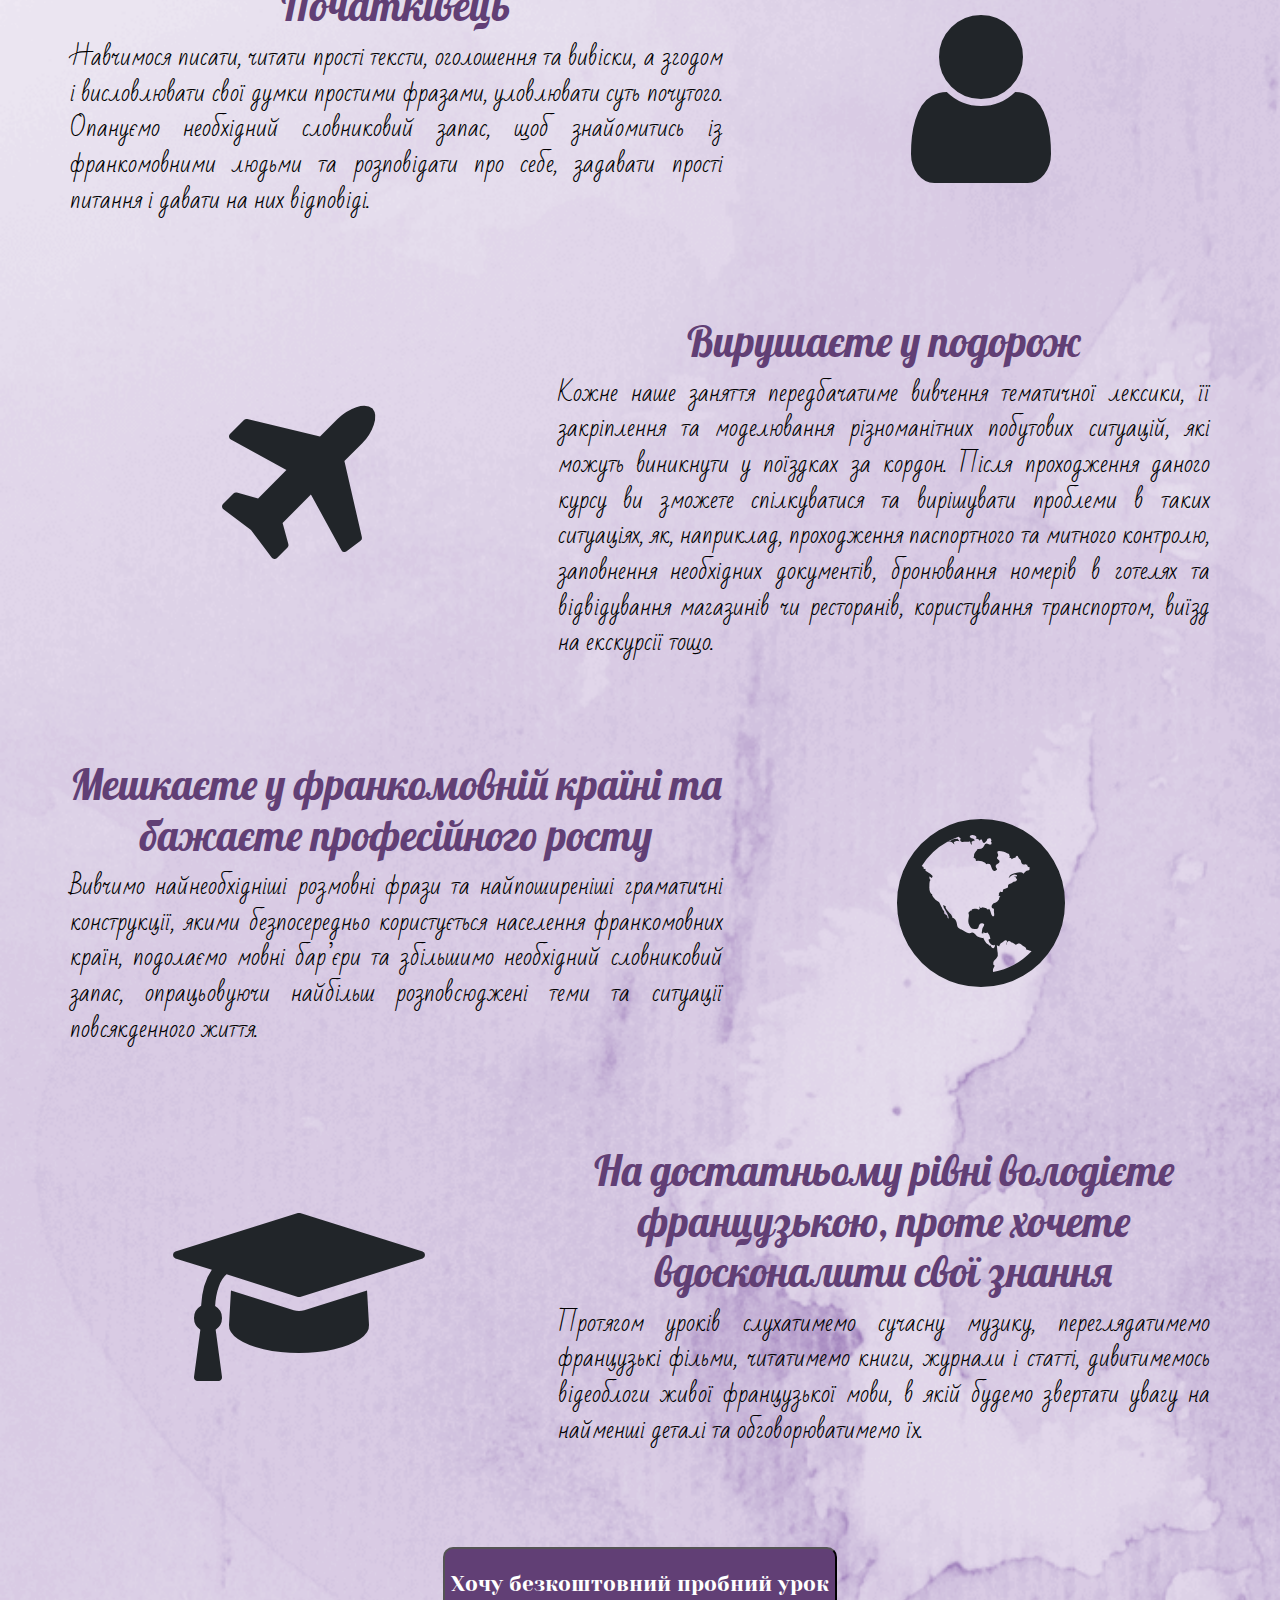
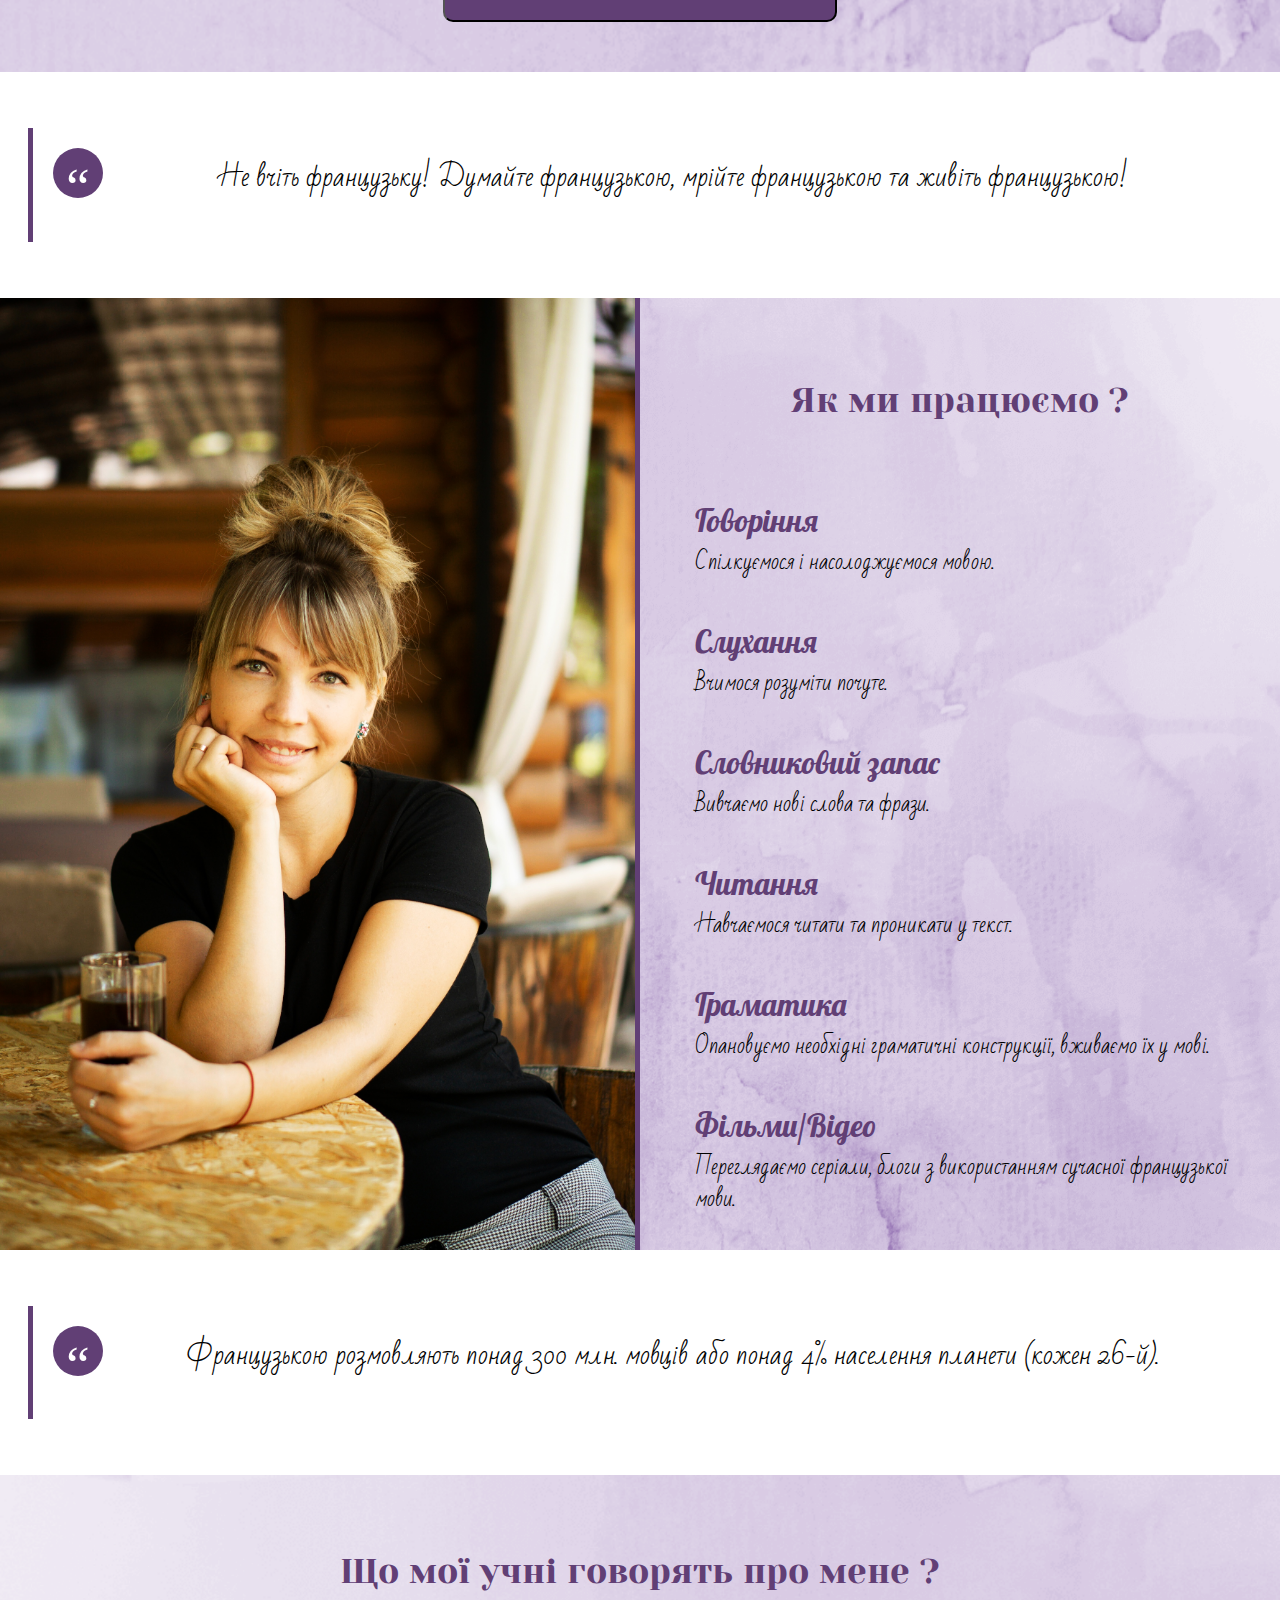
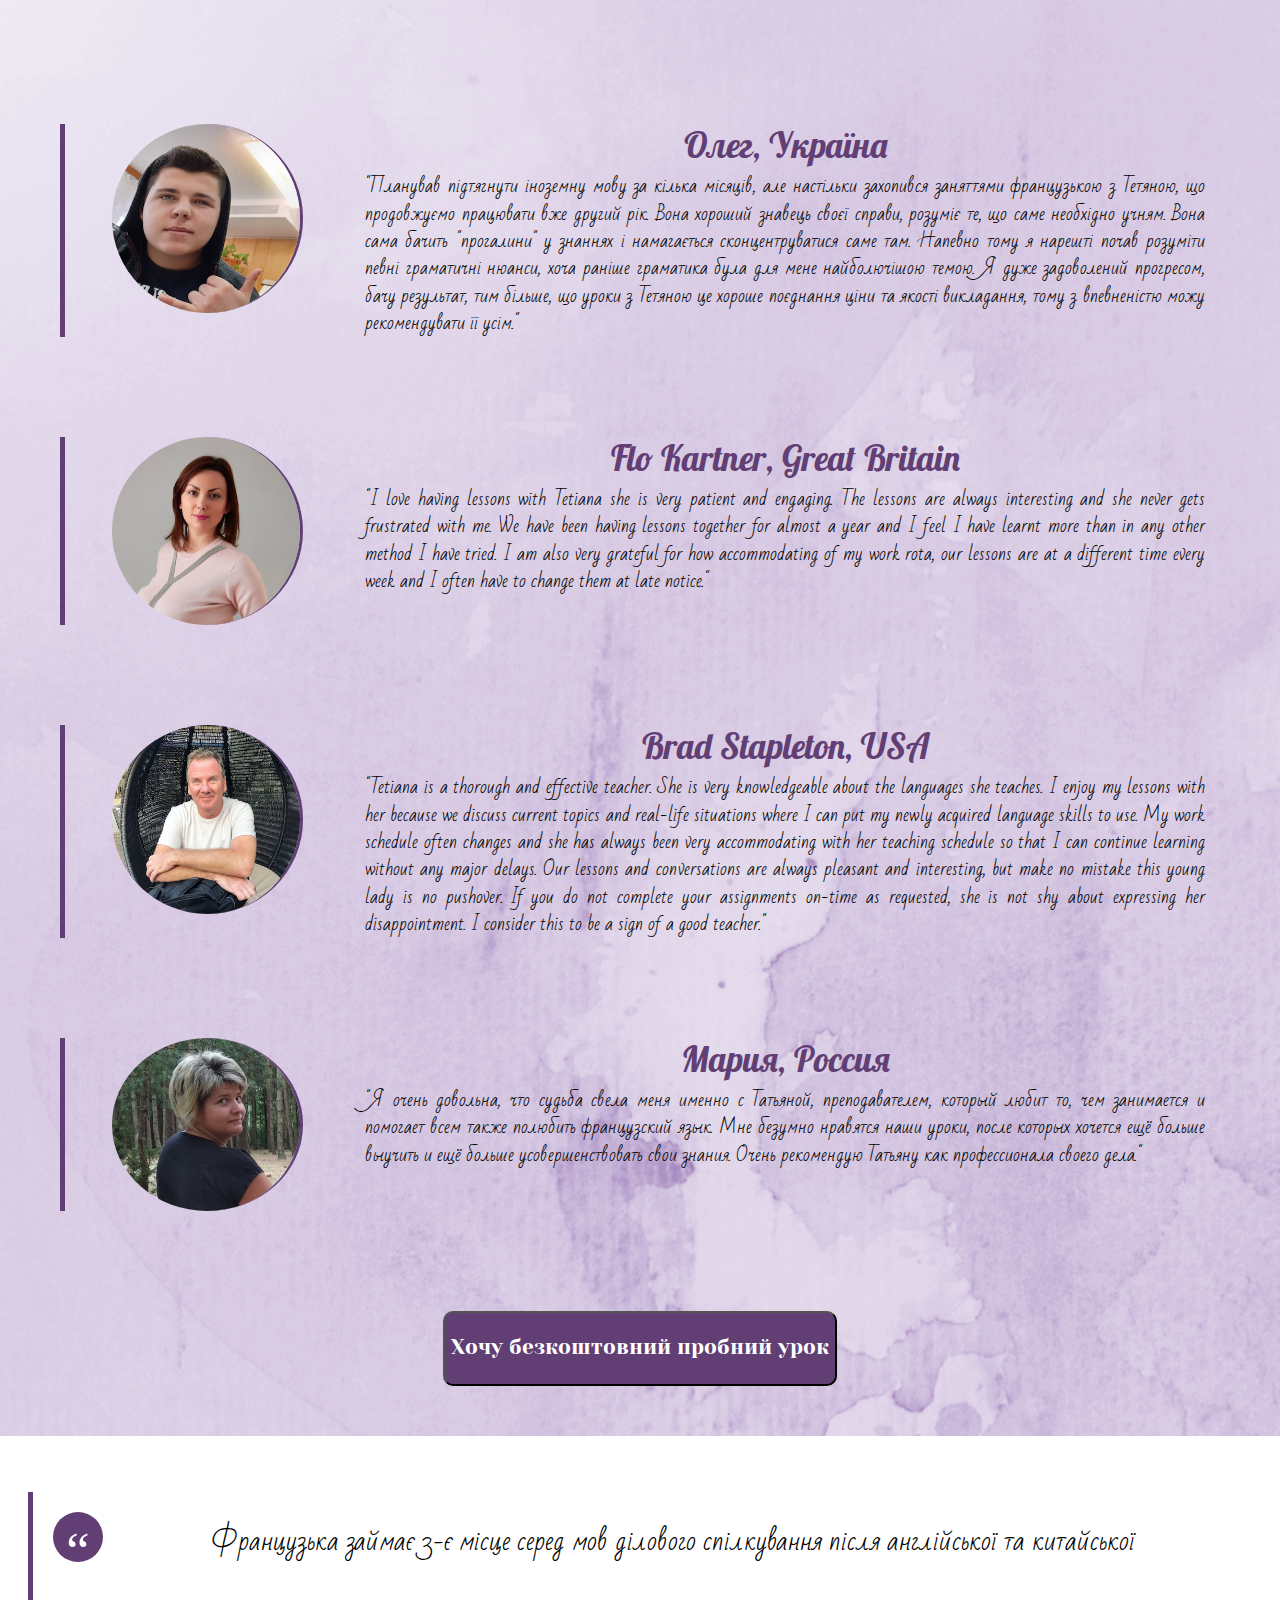
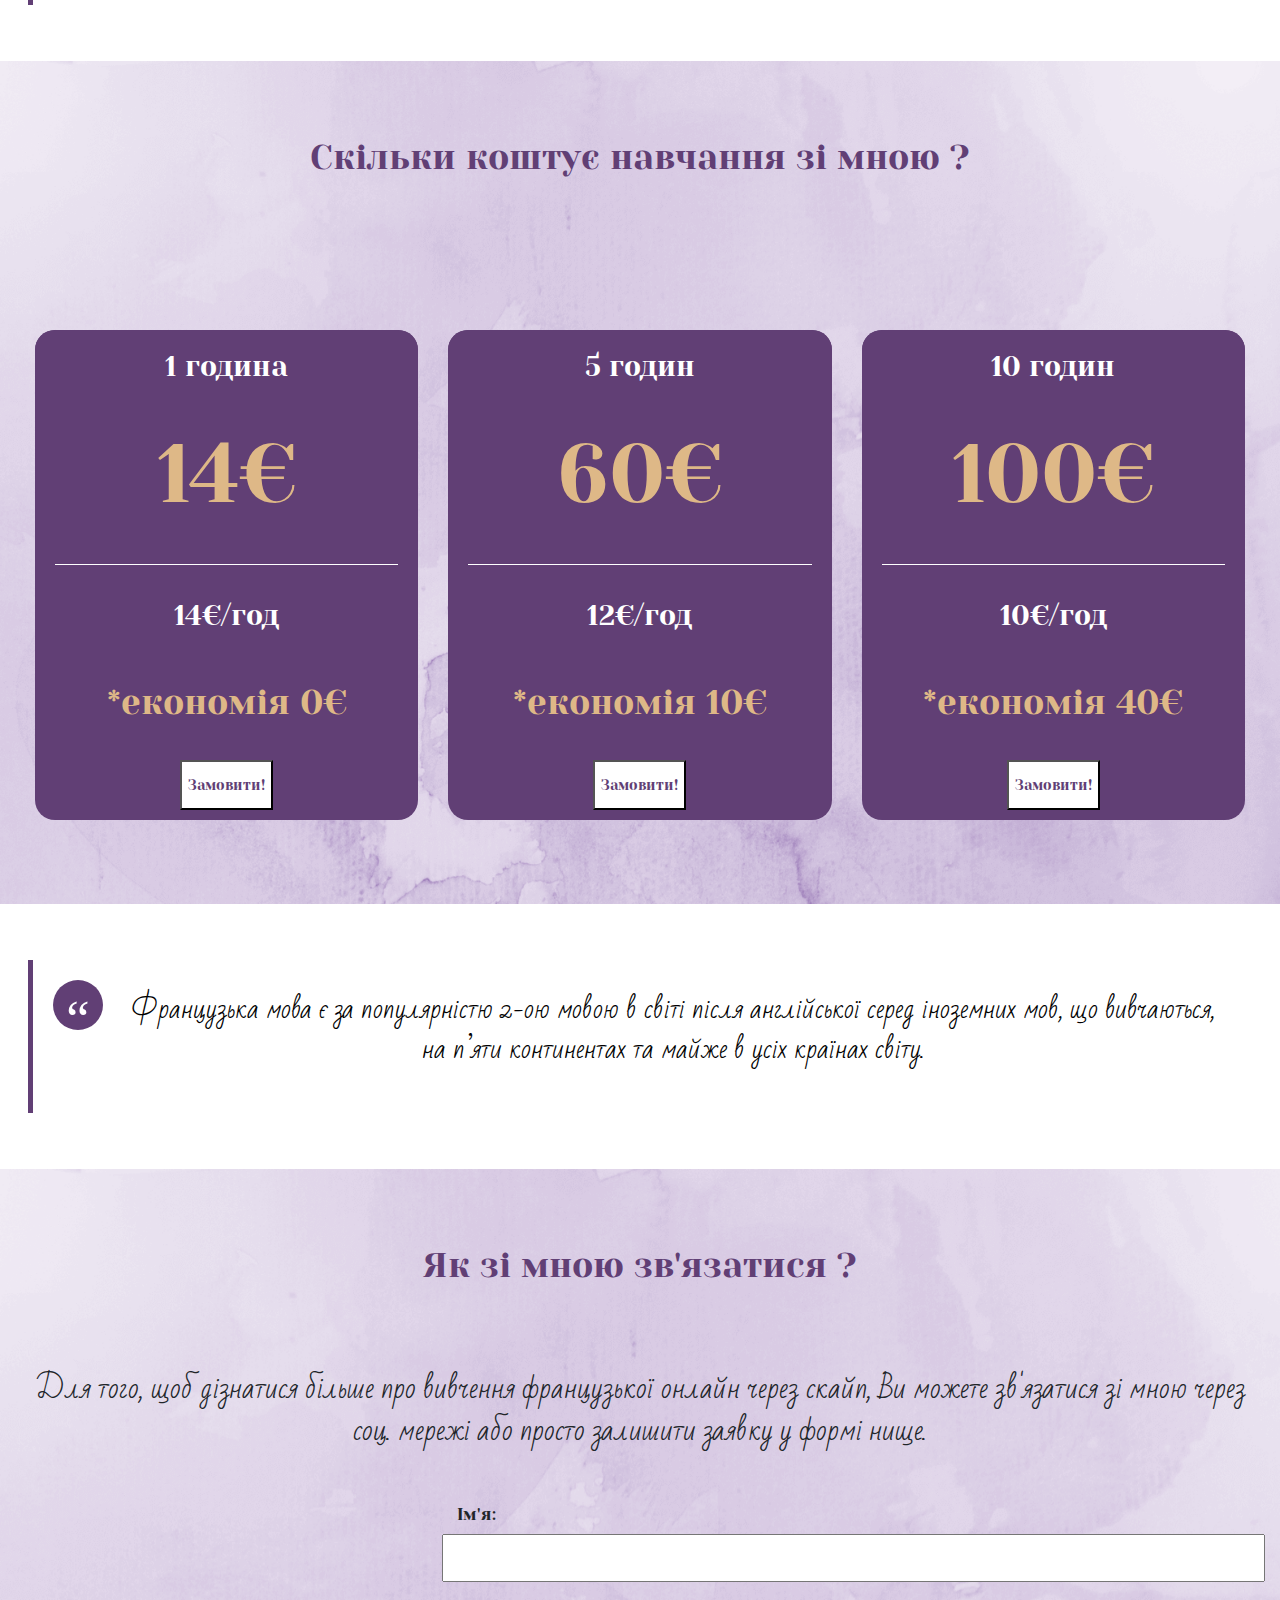
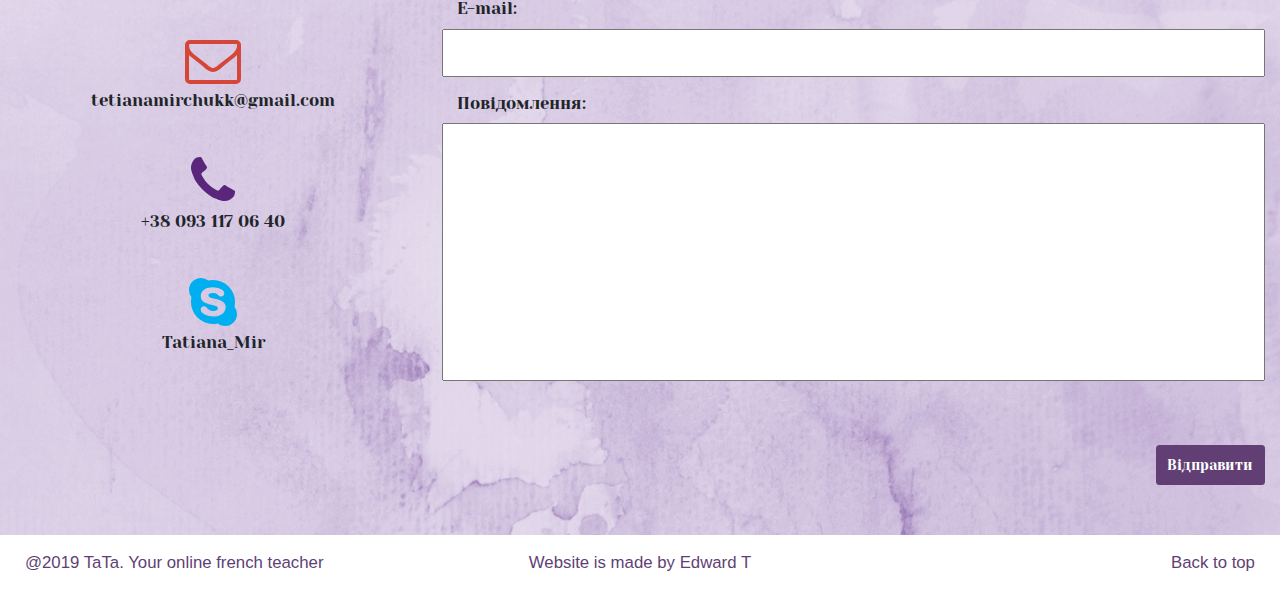
==== commit 4a9a775e: "semantic, advantages and how we work pgs refactor" ====
--- a/index.html
+++ b/index.html
@@ -24,12 +24,12 @@
   <link rel="stylesheet" href="https://maxcdn.bootstrapcdn.com/bootstrap/4.0.0/css/bootstrap.min.css"
     integrity="sha384-Gn5384xqQ1aoWXA+058RXPxPg6fy4IWvTNh0E263XmFcJlSAwiGgFAW/dAiS6JXm" crossorigin="anonymous">
   <!-- <link rel="stylesheet" href="https://maxcdn.bootstrapcdn.com/bootstrap/3.3.5/css/bootstrap.min.css"> -->
-  <link href="css/style.css" rel="stylesheet" type="text/css" />
+  <link href="css/style.min.css" rel="stylesheet" type="text/css" />
 </head>
 
 <body id="body" data-spy="scroll" data-target=".navbar" data-offset="50">
   <!-- HOME PAGE -->
-  <div id="home" class="home">
+  <section id="home" class="home">
     <header id="header-block" class="header-block fixed-top">
       <div id="header-panel" class="header-panel container-fluid">
         <div class="row">
@@ -49,12 +49,11 @@
           </div>
           <div class="header-languages col">
             <div>
-              <a href="#">УКР</a>
-              <span>/</span>
-              <a href="#">EN</a>
-            </div>
-          </div>
-        </div>
+               <a href="#"><img src="img/flag-ua.png" style="height:3.2em" onmouseover="this.style.transform='none';"/></a>
+              <a href="en/"><img src="img/flag-uk.png"/></a>
+            </div>
+        </div>
+      </div>
       </div>
       <div class="header-navbar">
         <nav id="nav" class="navbar navbar-expand-md mx-auto">
@@ -95,21 +94,21 @@
         </nav>
       </div>
     </header>
-    <div class="home-content container-fluid">
+    <article class="home-content container-fluid">
       <h3 class="">TаTа</h3>
       <h1 class="">Твій онлайн вчитель французької мови</h1>
-    </div>
-  </div>
+    </article>
+  </section>
   <!-- /END OF HOME PAGE -->
 
   <!-- ABOUT ME PAGE -->
-  <div id="about-me" class="about-me">
-    <div class="about-me-container container">
+  <section id="about-me" class="about-me">
+    <article class="about-me-container container">
       <div class="row">
-        <div class="about-me-photo col-sm-12 col-md-6">
+        <aside class="about-me-photo col-sm-12 col-md-6">
           <img src="img/about-me-photo.png" alt="">
-        </div>
-        <div class="about-me-content col-sm-12 col-md-6">
+        </aside>
+        <aside class="about-me-content col-sm-12 col-md-6">
           <h2>Хто я ?</h2>
           <p>Я – Тетяна Андрейчук, вчитель, перекладач і просто людина, яка закохана у
             французьку мову, і яка завжди готова ділитися своїми знаннями з усіма бажаючими.
@@ -132,12 +131,12 @@
             індустрії, я зрозуміла, що одне з моїх покликань – це сіяти розумне, добре та вічне. З
             тих пір я займаюсь виключно викладанням по Skype.
           </p>
-        </div>
-      </div>
-    </div>
-    <div class="about-me-container container">
+        </aside>
+      </div>
+    </article>
+    <article class="about-me-container container">
       <div class="row">
-        <div class="about-me-content col-sm-12 col-md-6">
+        <aside class="about-me-content col-sm-12 col-md-6">
           <h2>Досвід роботи:</h2>
           <ul>
             <li>
@@ -157,86 +156,65 @@
               Великобританії, з Канади, з США тощо (викладання англійською мовою).
             </li>
           </ul>
-        </div>
-        <div class="about-me-photo col-sm-12 col-md-6">
+        </aside>
+        <aside class="about-me-photo col-sm-12 col-md-6">
           <img src="img/about-me-photo-1.png" alt="">
-        </div>
-      </div>
-    </div>
-  </div>
+        </aside>
+      </div>
+    </article>
+  </section>
   <!-- /END OF ABOUT ME PAGE -->
 
   <!-- VIDEO BLOCK -->
-  <div class="embed-responsive embed-responsive-16by9">
+  <section class="embed-responsive embed-responsive-16by9">
     <iframe class="embed-responsive-item" src="https://www.youtube.com/embed/4xa1QhByqNc" autostart="false" preload="none"
       allow="accelerometer; encrypted-media; gyroscope; picture-in-picture" controls allowfullscreen></iframe>
-  </div>
+  </section>
   <!-- /END OF VIDEO BLOCK -->
 
   <!-- ADVANTAGES PAGE -->
-  <div id="advantages" class="advantages">
-    <div class="header ">
-      <h2>Що ви отримуєте навчаючись зі мною ?</h2>
-    </div>
-    <div class='advantages-content container-fluid'>
-      <div class="row">
-        <div class="advantages-container col-sm-12 col-md-6">
-          <span>
-            - можливість інтенсивної мовної практики у себе вдома чи на роботі
-          </span>
-          <i class="advantages-ico fa fa-comments"></i>
-        </div>
-        <div class="advantages-container col-sm-12 col-md-6">
-          <i class="advantages-ico fa fa-line-chart"></i>
-          <span>
-            - розробка індивідуального плану уроку та матеріалів до нього,
-            обговорення тем, які сфокусовані саме на ваших вподобаннях та цілях
-          </span>
-        </div>
-        </div>
-      </div>
-    <div class='advantages-content container-fluid'>
-      <div class="row">
-        <div class="advantages-container col-sm-12 col-md-6">
-          <span>
-            - легкість і невимушеність у заняттях, отримання задоволення від
-            спілкування французькою
-          </span>
-          <i class="advantages-ico fa fa-smile-o"></i>
-          </div>
-        <div class="advantages-container col-sm-12 col-md-6">
-          <i class="advantages-ico fa fa-clock-o"></i>
-          <span>
-            - гнучкий графік, можливість підібрати найзручніший час для уроків
-          </span>
-          </div>
-      </div>
-    </div>
-    <div class='advantages-content container-fluid'>
-      <div class="row">
-        <div class="advantages-container col-sm-12 col-md-6">
-          <span>
-            - підбір та забезпечення усіма потрібними матеріалами, документами та
-            книжками, які завжди будуть доступні в електронному варіанті
-          </span>
-          <i class="advantages-ico fa fa-book"></i>
-          </div>
-        <div class="advantages-container col-sm-12 col-md-6">
-          <i class="advantages-ico fa fa-exchange"></i>
-          <span>
-            - наявність зворотнього зв’язку в позаурочний час, якщо виникають
-            питання, наприклад, безпосередньо в іноземному середовищі
-          </span>
-          </div>
-      </div>
-    </div>
-    <div class="free-lesson">
-      <button class="free-lesson-btn">Хочу безкоштовний пробний урок</button>
-    </div>
-  </div>
+    <section id="advantages" class="advantages">
+      <article class="advantages-container">
+    <aside class="how-we-work-container-content container">
+      <header class="header">
+        <h2>Що ви отримуєте навчаючись зі мною ?</h2>
+      </header>
+      <ul class="advantages-container-content-list">
+        <li>
+          <p>- можливість <strong>інтенсивної мовної практики</strong> у себе вдома чи на роботі</p>
+        </li>
+        <li>
+          <p> - розробка <strong>індивідуального плану уроку та матеріалів до нього</strong>,
+            обговорення тем, які сфокусовані саме на ваших вподобаннях та цілях</p>
+        </li>
+        <li>
+            <p>- <strong>легкість і невимушеність</strong> у заняттях, отримання задоволення від
+              спілкування французькою</p>
+        </li>
+        <li>
+          <p>- <strong>гнучкий графік</strong>, можливість підібрати найзручніший час для уроків</p>
+        </li>
+        <li>
+          <p>- підбір та забезпечення <strong>усіма потрібними матеріалами, документами та
+            книжками</strong>, які завжди будуть доступні в електронному варіанті</p>
+        </li>
+        <li>
+          <p> - наявність <strong>зворотнього зв’язку в позаурочний час</strong>, якщо виникають
+            питання, наприклад, безпосередньо в іноземному середовищі</p>
+        </li>
+      </ul>
+      <div class="free-lesson">
+        <button class="free-lesson-btn">Хочу безкоштовний пробний урок</button>
+      </div>
+    </aside>
+    <aside class="advantages-container-photo container">
+      <img src="/img/advantages-photo1.jpg" alt="advantages photo">
+  </aside>
+    </article>
+      </section>
   <!-- /END OF ADVANTAGES PAGE -->
 
-  <div class="separator jumbotron container-fluid">
+  <section class="separator jumbotron container-fluid">
     <div class="row">
       <div class="col-sm-4">
         <h4>5+ років</h4>
@@ -251,14 +229,14 @@
         <p>Кількість осіб, яким я допомогла у вивчені французької мови.</p>
       </div>
     </div>
-  </div>
+  </section>
 
   <!-- FOR WHOM PAGE -->
-  <div id="for-whom" class="for-whom">
-    <div class="header evealator-once">
+  <section id="for-whom" class="for-whom">
+    <header class="header evealator-once">
       <h2>Для кого навчання ? Якщо Ви:</h2>
-    </div>
-    <div class='for-whom-content container-fluid'>
+    </header>
+    <article class='for-whom-content container-fluid'>
       <div class="for-whom-container row">
         <div class="col-sm-12 col-md-7">
           <h3>Початківець</h3>
@@ -272,8 +250,8 @@
           <i class="fa fa-user"></i>
         </div>
       </div>
-    </div>
-    <div class='for-whom-content container-fluid'>
+    </article>
+    <article class='for-whom-content container-fluid'>
       <div class="for-whom-container row">
         <div class="for-whom-ico col-md-5">
           <i class="fa fa-plane"></i>
@@ -290,8 +268,8 @@
           </span>
         </div>
       </div>
-    </div>
-    <div class='for-whom-content container-fluid'>
+    </article>
+    <article class='for-whom-content container-fluid'>
       <div class="for-whom-container row">
         <div class="col-sm-12 col-md-7">
           <h3>Мешкаєте у франкомовній країні та бажаєте професійного росту </h3>
@@ -305,8 +283,8 @@
           <i class="fa fa-globe"></i>
         </div>
       </div>
-    </div>
-    <div class='for-whom-content container-fluid'>
+    </article>
+    <article class='for-whom-content container-fluid'>
       <div class="for-whom-container row">
         <div class="for-whom-ico col-md-5">
           <i class="fa fa-graduation-cap"></i>
@@ -319,15 +297,15 @@
           </span>
         </div>
       </div>
-    </div>
-    <div class="free-lesson">
+    </article>
+    <aside class="free-lesson">
       <button class="free-lesson-btn">Хочу безкоштовний пробний урок</button>
-    </div>
-  </div>
+    </aside>
+  </section>
   <!-- /END FOR WHOM PAGE -->
 
   <!-- BLOCKQUOTE -->
-  <div class="jumbotron separator blockquote container-fluid">
+  <section class="jumbotron separator blockquote container-fluid">
     <div class="row">
       <div class="col">
         <blockquote>
@@ -335,69 +313,52 @@
         </blockquote>
       </div>
     </div>
-  </div>
+  </section>
   <!-- END OF BLOCKQUOTE -->
 
   <!-- HOW WE WORK PAGE -->
-  <div id="how-we-work" class="how-we-work">
-    <div class="header ">
+  <section id="how-we-work" class="how-we-work">
+    <article class="how-we-work-container">
+    <aside class="how-we-work-container-photo container">
+      <img src="/img/how-we-work-photo1.jpg" alt="how we word photo">
+  </aside>
+  <aside class="how-we-work-container-content container">
+    <header class="header">
       <h2>Як ми працюємо ?</h2>
-    </div>
-    <div class="container-fluid">
-      <ul class="how-we-work-thumbnails thumbnails row">
-        <li class="col-12 col-md-4">
-          <div class="thumbnail">
-            <i class="how-we-work-ico fa fa-comment"></i>
-            <h3>Говоріння</h3>
-            <p>Спілкуємося і насолоджуємося мовою.</p>
-          </div>
-        </li>
-        <li class="col-12 col-md-4">
-          <div class="thumbnail">
-            <i class="how-we-work-ico fa fa-headphones"></i>
-            <h3>Слухання</h3>
-            <p>Вчимося розуміти почуте.</p>
-          </div>
-        </li>
-        <li class="col-12 col-md-4">
-          <div class="thumbnail">
-            <i class="how-we-work-ico fa fa-file-word-o"></i>
-            <h3>Словниковий запас</h3>
-            <p>Вивчаємо нові слова та фрази.</p>
-          </div>
-        </li>
+    </header>
+    <ul class="how-we-work-container-content-list">
+      <li>
+        <h3>Говоріння</h3>
+        <p>Спілкуємося і насолоджуємося мовою.</p>
+      </li>
+      <li>
+        <h3>Слухання</h3>
+        <p>Вчимося розуміти почуте.</p>
+      </li>
+      <li>
+          <h3>Словниковий запас</h3>
+          <p>Вивчаємо нові слова та фрази.</p>
+      </li>
+      <li>
+        <h3>Читання</h3>
+        <p>Навчаємося читати та проникати у текст.</p>
+      </li>
+      <li>
+        <h3>Граматика</h3>
+        <p>Опановуємо необхідні граматичні конструкції, вживаємо їх у мові.</p>
+      </li>
+      <li>
+        <h3>Фільми/Відео</h3>
+        <p>Переглядаємо серіали, блоги з використанням сучасної французької мови.</p>
+      </li>
     </ul>
-  </div>
-  <div class="container-fluid">
-    <ul class="how-we-work-thumbnails thumbnails row">
-        <li class="col-12 col-md-4">
-          <div class="thumbnail">
-            <i class="how-we-work-ico fa fa-book"></i>
-            <h3>Читання</h3>
-            <p>Навчаємося читати та проникати у текст.</p>
-          </div>
-        </li>
-        <li class="col-12 col-md-4">
-          <div class="thumbnail">
-            <i class="how-we-work-ico fa fa-pencil"></i>
-            <h3>Граматика</h3>
-            <p>Опановуємо необхідні граматичні конструкції, вживаємо їх у мові.</p>
-          </div>
-        </li>
-        <li class="col-12 col-md-4">
-          <div class="thumbnail">
-            <i class="how-we-work-ico fa fa-file-video-o"></i>
-            <h3>Фільми/Відео</h3>
-            <p>Переглядаємо серіали, блоги з використанням сучасної французької мови.</p>
-          </div>
-        </li>
-    </ul>
-  </div>
-  </div>
+  </aside>
+  </article>
+    </section>
   <!-- /END OF HOW WE WORK PAGE -->
 
   <!-- BLOCKQUOTE -->
-  <div class="jumbotron separator blockquote container-fluid">
+  <section class="jumbotron separator blockquote container-fluid">
     <div class="row">
       <div class="col">
         <blockquote>
@@ -405,15 +366,15 @@
         </blockquote>
       </div>
     </div>
-  </div>
+  </section>
   <!-- /END OF BLOCKQUOTE -->
 
   <!-- FEEDBACK PAGE -->
-  <div id="feedback" class="feedback">
-    <div class="header ">
+  <section id="feedback" class="feedback">
+    <header class="header ">
       <h2>Що мої учні говорять про мене ?</h2>
-    </div>
-    <div class="feedback-content container-fluid">
+    </header>
+    <article class="feedback-content container-fluid">
       <div class="feedback-container row">
         <div class="feedback-img col-sm-12 col-md-3">
           <img src="img/feedback-photo-oleg.jpg" alt="">
@@ -427,11 +388,11 @@
             Я дуже задоволений прогресом, бачу результат, тим більше, що уроки з Тетяною це хороше поєднання ціни та якості викладання, тому з впевненістю можу рекомендувати її усім."</span>
         </div>
       </div>
-    </div>
-    <div class="feedback-content container-fluid">
+    </article>
+    <article class="feedback-content container-fluid">
       <div class="feedback-container row">
         <div class="feedback-img col-sm-12 col-md-3">
-          <img src="img/feedback-photo-1.jpeg" alt="">
+          <img src="img/feedback-photo-flo.jpg" alt="">
         </div>
         <div class="col-sm-12 col-md-9">
           <h3>Flo Kartner, Great Britain</h3>
@@ -441,8 +402,8 @@
             I am also very grateful for how accommodating of my work rota, our lessons are at a different time every week and I often have to change them at late notice."</span>
         </div>
       </div>
-    </div>
-    <div class="feedback-content container-fluid">
+    </article>
+    <article class="feedback-content container-fluid">
       <div class="feedback-container row">
         <div class="feedback-img col-wm-12 col-md-3">
           <img src="img/feedback-photo-brad.jpg" alt="">
@@ -457,11 +418,11 @@
             I consider this to be a sign of a good teacher."</span>
         </div>
       </div>
-    </div>
-    <div class="feedback-content container-fluid">
+    </article>
+    <article class="feedback-content container-fluid">
       <div class="feedback-container row">
         <div class="feedback-img col-sm-12 col-md-3">
-          <img src="img/feedback-photo-1.jpeg" alt="">
+          <img src="img/feedback-photo-maria.jpg" alt="">
         </div>
         <div class="col-sm-12 col-md-9">
           <h3>Мария, Россия</h3>
@@ -470,15 +431,15 @@
             Очень рекомендую Татьяну  как профессионала своего дела."</span>
         </div>
       </div>
-    </div>
-    <div class="free-lesson">
+    </article>
+    <aside class="free-lesson">
       <button class="free-lesson-btn">Хочу безкоштовний пробний урок</button>
-    </div>
-  </div>
+    </aside>
+  </section>
   <!-- /END OF FEEDBACK PAGE -->
 
   <!-- BLOCKQUOTE -->
-  <div class="jumbotron separator blockquote container-fluid">
+  <section class="jumbotron separator blockquote container-fluid">
     <div class="row">
       <div class="col">
         <blockquote>
@@ -486,15 +447,15 @@
         </blockquote>
       </div>
     </div>
-  </div>
+  </section>
   <!-- /END OF BLOCKQUOTE -->
 
   <!-- PRICE PAGE -->
-  <div id="price" class="price">
-    <div class="header ">
+  <section id="price" class="price">
+    <header class="header ">
       <h2>Скільки коштує навчання зі мною ?</h2>
-    </div>
-    <div class="container-fluid">
+    </header>
+    <article class="container-fluid">
       <ul class="price-container thumbnails row">
         <li class="price-content col-sm-12 col-md-4">
           <div class="price-thumbnail thumbnail">
@@ -536,12 +497,12 @@
           </div>
         </li>
       </ul>
-    </div>
-  </div>
+    </article>
+  </section>
   <!-- /END OF PRICE PAGE  -->
 
   <!-- BLOCKQUOTE -->
-  <div class="jumbotron separator blockquote container-fluid">
+  <section class="jumbotron separator blockquote container-fluid">
     <div class="row">
       <div class="col">
         <blockquote>
@@ -549,26 +510,26 @@
         </blockquote>
       </div>
     </div>
-  </div>
+  </section>
   <!-- /END OF BLOCKQUOTE -->
 
   <!-- CONTACT PAGE -->
-  <div id="contact" class="contact">
-    <div class="header">
+  <section id="contact" class="contact">
+    <header class="header">
       <h2>Як зі мною зв'язатися ?</h2>
-    </div>
+    </header>
   <div class="contact-container container-fluid">
-    <section class="row">
-      <article class="contact-article col-12">
+    <article class="row">
+      <div class="contact-article col-12">
         <span>
           Для того, щоб дізнатися більше про вивчення французької онлайн через скайп,
           Ви можете зв'язатися зі мною через соц. мережі або просто залишити заявку у формі нище.
 
         </span>
-      </article>
-    </section>
-    <section class="row">
-      <article class="contact-social col-12 col-md-4">
+      </div>
+    </article>
+    <article class="row">
+      <aside class="contact-social col-12 col-md-4">
         <div class="conatainer-fluid">
           <div class="row">
             <div class="col-sm-4 col-md-12">
@@ -585,7 +546,7 @@
             </div>
           </div>
         </div>
-      </article>
+      </aside>
       <form id="contact-form" class="contact-form col-12 col-md-8">
         <div class="form-group container-fluid">
           <div class="row">
@@ -612,33 +573,33 @@
         </div>
         <button class="btn contact-btn"><a href="javascript: void(0);" id="submit">Відправити</a></button>
       </form>
-    </section>
+    </article>
   </div>
-  </div>
+</section>
   <!-- /END OF CONTACT PAGE -->
 
   <!-- FOOTER -->
-  <div id="footer" class="footer container-fluid">
+  <footer id="footer" class="footer container-fluid">
     <div class="row">
-      <div class="col-md-4 text-left">
+      <aside class="col-md-4 text-left">
         <span>@2019 TaTa. Your online french teacher</span>
-      </div>
-      <div class="col-md-4 text-center">
+      </aside>
+      <aside class="col-md-4 text-center">
         <span>Website is made by <a href="https://www.instagram.com/edward__t" target="_blank">Edward T</a></span>
-      </div>
-      <div class="col-md-4 text-right">
+      </aside>
+      <aside class="col-md-4 text-right">
         <span><a id="btt" href="#home">Back to top</a></span>
-      </div>
+      </aside>
     </div>
-  </div>
+  </footer>
   <!-- /END OF FOOTER -->
 
   <!-- SCRIPTS -->
   <script src="https://cdnjs.cloudflare.com/ajax/libs/popper.js/1.14.7/umd/popper.min.js" integrity="sha384-UO2eT0CpHqdSJQ6hJty5KVphtPhzWj9WO1clHTMGa3JDZwrnQq4sF86dIHNDz0W1" crossorigin="anonymous"></script>
   <script src="https://code.jquery.com/jquery-3.4.1.min.js" integrity="sha256-CSXorXvZcTkaix6Yvo6HppcZGetbYMGWSFlBw8HfCJo=" crossorigin="anonymous"></script>
   <script src="https://stackpath.bootstrapcdn.com/bootstrap/4.3.1/js/bootstrap.min.js" integrity="sha384-JjSmVgyd0p3pXB1rRibZUAYoIIy6OrQ6VrjIEaFf/nJGzIxFDsf4x0xIM+B07jRM" crossorigin="anonymous"></script>
-  <script src="scripts/layout.js"></script>
-  <script src="scripts/contact.js"></script>
+  <script src="scripts/contact.min.js"></script>
+  <script src="scripts/jayout.min.js"></script>
   <script src="mail.php"></script>
 </body>
 </html>--- a/css/style.min.css
+++ b/css/style.min.css
@@ -0,0 +1 @@
+body,html{font-size:14px;overflow-x:hidden;max-width:100vw;margin:0;padding:0}html{scroll-behavior:smooth}.header-block{-webkit-transition:background .2s ease-out;transition:background .2s ease-out}.header-navbar{width:100vw;display:-webkit-box;display:-ms-flexbox;display:flex}.header-socials{text-align:start;align-self:center}.header-socials-items{display:inline-flex}.header-socials-items a{padding-right:20px;color:#000;text-decoration:none}.header-socials-items i{font-size:3em;-webkit-transition:all ease .3s;transition:all ease .3s}.header-socials-items .fa-skype:focus,.header-socials-items .fa-skype:hover{color:#00aff0}.header-socials-items .fa-phone:focus,.header-socials-items .fa-phone:hover{color:#59267c}.header-socials-items .fa-envelope-o:focus,.header-socials-items .fa-envelope-o:hover{color:#d44638}.header-logo{text-align:center;font-family:Lobster,cursive;color:#613f75;font-size:4em}.header-logo a{text-decoration:none;color:inherit;cursor:pointer}.header-languages{font-family:Lobster,cursive;font-size:1em;align-self:center;text-align:end}.header-languages a{position:relative;color:#000;cursor:pointer;text-decoration:none;-webkit-transition:all ease .3s;transition:all ease .3s}.header-languages a:focus,.header-languages a:hover{color:#613f75}.header-languages img{height:1.7em;width:auto;transition:all .3s ease}.header-languages img:hover{transform:scale(1.5)}.navbar{font-family:Lobster,cursive;font-size:2em;padding-bottom:10px}.navbar-nav a{position:relative;color:#000;cursor:pointer;text-decoration:none}.navbar-nav a:after{display:block;position:absolute;top:50px;left:50%;-webkit-transform:translateX(-50%);transform:translateX(-50%);width:0;height:2px;background-color:#613f75;content:"";-webkit-transition:.4s ease-in;transition:.4s ease-in}.navbar-nav a:hover{color:#613f75}.navbar-nav a:hover::after{width:100%}.navbar-nav a.active{color:#613f75}.navbar-nav a.active:after{display:block;position:absolute;top:50px;left:50%;-webkit-transform:translateX(-50%);transform:translateX(-50%);height:2px;background-color:#613f75;content:"";-webkit-transition:.4s ease-in;transition:.4s ease-in;width:100%}.fa-align-justify{font-size:1.8em;line-height:1.8em}.home{display:grid;cursor:default;background-image:url(../img/bg_home.png);background-attachment:fixed;background-position:left bottom;background-size:cover;height:100vh}.home-content{margin-top:-100px;display:grid;justify-items:center;-ms-flex-line-pack:center;align-content:center}.home-content h3{margin:10px 0 20px 0;text-align:center;font-size:15em;color:#613f75;font-family:Lobster,cursive}.home-content h1{text-align:center;font-size:3em;color:#613f75;font-family:'Bad Script',cursive}.about-me{display:grid;background-image:url(../img/bg_page.png);background-size:cover;background-color:#e1ace8;min-height:100vh;width:100vw}.about-me-container{-ms-flex-line-pack:center;align-content:center;-webkit-box-align:center;-ms-flex-align:center;align-items:center;justify-self:center}.about-me-container strong{font-weight:900;font-size:1.1em}.about-me-photo{-webkit-box-pack:center;-ms-flex-pack:center;justify-content:center;padding:50px 0;align-self:center}.about-me-photo img{border-radius:50%;width:100%}.about-me-content{font-size:1.5em;color:#000;font-family:'Bad Script',cursive;text-align:justify}.about-me-content h2{font-family:'Yeseva One',cursive;color:#613f75;text-align:center;padding:75px 0;font-size:2.5em}.about-me-content p{overflow-y:hidden}.advantages{display:grid;background-image:url(../img/bg_page.png);background-size:cover;background-color:#e1ace8;min-height:100vh;width:100vw}.advantages-container{padding:0;margin:0;display:grid;grid-template-columns:1fr 1fr}.advantages-container-photo{width:50vw;height:auto;padding:0;margin:0}.advantages-container-photo img{max-width:100%;max-height:100%;height:-moz-available;height:-webkit-fill-available;height:fill-available;float:right;border-left:5px solid #613f75}.advantages-container-content{align-content:center}.advantages-container-content-list{list-style:none;display:grid;grid-template-rows:repeat(6,1fr)}.advantages-container-content-list p{color:#000;font-family:'Bad Script',cursive;font-size:1.5em}.for-whom{display:grid;background-image:url(../img/bg_page.png);background-color:#e1ace8;background-size:cover;min-height:100vh;width:100vw}.for-whom-content{-webkit-box-pack:justify;-ms-flex-pack:justify;justify-content:space-between;text-align:justify;display:-webkit-inline-box;display:-ms-inline-flexbox;display:inline-flex;-webkit-box-align:center;-ms-flex-align:center;align-items:center;-ms-flex-item-align:center;align-self:center;padding:50px 70px;-webkit-transition:ease-in .5s;transition:ease-in .5s}.for-whom-content:focus,.for-whom-content:hover{background-color:#fff;cursor:pointer;-webkit-transform:scale(1.1,1.1);transform:scale(1.1,1.1)}.for-whom-container h3{text-align:center;font-family:Lobster,cursive;color:#613f75;font-size:3em}.for-whom-container span{text-align:center;color:#000;font-family:'Bad Script',cursive;font-size:1.7em}.for-whom-ico{display:grid;-webkit-box-pack:center;-ms-flex-pack:center;justify-content:center;align-self:center;font-size:14em;padding:inherit}.how-we-work{background-image:url(../img/bg_page.png);background-color:#e1ace8;background-size:cover;min-height:100vh;width:100vw}.how-we-work-container{display:grid;grid-template-columns:1fr 1fr}.how-we-work-container-photo{width:50vw;height:auto;padding:0;margin:0}.how-we-work-container-photo img{max-width:100%;max-height:100%;height:-moz-available;height:-webkit-fill-available;height:fill-available;border-right:5px solid #613f75}.how-we-work-container-content{align-content:center}.how-we-work-container-content-list{list-style:none;display:grid;grid-template-rows:repeat(6,1fr)}.how-we-work-container-content-list h3{font-family:Lobster,cursive;color:#613f75;font-size:2.2em}.how-we-work-container-content-list p{color:#000;font-family:'Bad Script',cursive;font-size:1.5em}.feedback{display:grid;background-image:url(../img/bg_page.png);background-size:cover;background-color:#e1ace8;min-height:100vh;width:100vw}.feedback-content{-webkit-box-pack:justify;-ms-flex-pack:justify;justify-content:space-between;text-align:justify;display:-webkit-inline-box;display:-ms-inline-flexbox;display:inline-flex;-webkit-box-align:center;-ms-flex-align:center;align-items:center;-ms-flex-item-align:center;align-self:center;padding:50px 75px;-webkit-transition:ease-in .5s;transition:ease-in .5s}.feedback-content:focus,.feedback-content:hover{background-color:#fff;cursor:pointer;-webkit-transform:scale(1.1,1.1);transform:scale(1.1,1.1);z-index:999}.feedback-container h3{text-align:center;font-family:Lobster,cursive;color:#613f75;font-size:2.5em}.feedback-container span{text-align:center;color:#000;font-family:'Bad Script',cursive;font-size:1.3em}.feedback-container img{width:75%;height:auto;border-right:3px solid #613f75;border-radius:50%}.feedback-img{border-left:5px solid #613f75;text-align:center}.price{display:grid;background-image:url(../img/bg_page.png);background-size:cover;background-color:#e1ace8;width:100vw}.price-container{padding:50px 20px;list-style:none}.price-content{padding-top:20px;padding-bottom:20px}.price-content:focus .price-thumbnail,.price-content:hover .price-thumbnail{background-color:#613f75;color:#fff;-webkit-transform:scale(1.1,1.1);transform:scale(1.1,1.1);z-index:999}.price-thumbnail{background-color:#613f75;text-align:center;-webkit-transition:all ease .4s;transition:all ease .4s;margin:0;padding:0;border:0;border-radius:20px}.price-thumbnail-content{background-color:#613f75;font-family:'Yeseva One',cursive;padding:0;border-radius:20px;border-bottom-left-radius:0;border-bottom-right-radius:0;color:#fff}.price-thumbnail h4{margin:20px;padding-bottom:40px;color:#deb887;border-bottom:1px solid #fff;font-size:6em;font-family:'Yeseva One',cursive}.price-thumbnail h3{padding:20px 0;font-size:2em}.price-thumbnail h5{color:#deb887;padding:20px 0;font-size:2.5em}.price-thumbnail p{padding:10px 0;font-size:2em}.price-thumbnail-button{padding:10px 0}.price-thumbnail button{font-family:'Yeseva One',cursive;background-color:#fff;color:#613f75;height:50px;-webkit-transition:all ease .2s;transition:all ease .2s}.price-thumbnail button:focus,.price-thumbnail button:hover{-webkit-transform:scale(1.1,1.1);transform:scale(1.1,1.1);background-color:#deb887;cursor:pointer}.contact{display:grid;background-image:url(../img/bg_page.png);background-size:cover;background-color:#e1ace8;width:100vw}.contact-container{padding-bottom:50px}.contact-article{font-size:2em;font-family:'Bad script',cursive;text-align:center;padding-bottom:50px}.contact-social{align-self:center;font-family:'Yeseva One',cursive}.contact-social .col-4,.contact-social .col-md-12{display:grid;padding:20px}.contact-social i{justify-self:center;font-size:4em}.contact-social span{justify-self:center;font-size:1.2em}.contact-social .fa-skype{color:#00aff0}.contact-social .fa-phone{color:#59267c}.contact-social .fa-envelope-o{color:#d44638}.contact-form{align-self:center;font-family:'Yeseva One',cursive}.contact-form label{font-size:1.2em}.contact-form input{line-height:3em}.contact-form textarea{height:auto;resize:none}.contact-form button{line-height:2em;float:right;font-family:'Yeseva One',cursive;background-color:#613f75;color:#fff;-webkit-transition:all ease .3s;transition:all ease .3s}.contact-form button:focus,.contact-form button:hover{background-color:#fff;color:#613f75;-webkit-transform:scale(1.1,1.1);transform:scale(1.1,1.1)}.contact-form a{text-decoration:none;color:inherit}.result{line-height:1.5em;height:50px;font-family:'Yeseva One',cursive;-webkit-transition:all ease .3s;transition:all ease .3s}.footer{background-color:#fff;color:#613f75;padding:15px}.footer div{-ms-flex-item-align:center;align-self:center}.footer span{padding:30px 10px;font-size:1.2em}.footer a{text-decoration:none;cursor:pointer;color:inherit}.footer a:hover{color:#ecc188}.header{display:grid;-webkit-box-pack:center;-ms-flex-pack:center;justify-content:center;font-family:'Yeseva One',cursive;color:#613f75;padding:75px 0;text-align:center}.header h2{font-size:2.5em}.separator{-webkit-box-pack:center;-ms-flex-pack:center;justify-content:center;background-color:#fff;margin-bottom:0}.separator h4{-ms-flex-item-align:end;align-self:flex-end;text-align:center;color:#613f75;font-family:'Yeseva One',cursive;font-size:2.1em}.separator p{color:#000;font-family:'Bad Script',cursive;font-size:1.5em;text-align:center}.free-lesson{-ms-flex-item-align:center;align-self:center;justify-self:center;text-align:center}.free-lesson button{height:75px;width:auto;font-family:'Yeseva One',cursive;background-color:#613f75;color:#fff;font-size:1.5em;border-radius:10px;-webkit-transition:all ease .3s;transition:all ease .3s;margin:50px 0}.free-lesson button:focus,.free-lesson button:hover{cursor:pointer;background-color:#fff;color:#613f75;-webkit-transform:scale(1.1,1.1);transform:scale(1.1,1.1)}blockquote{margin:0;background:#fff;color:#000;padding:30px 30px 30px 90px;position:relative;border-left:5px solid #613f75}blockquote:before{content:"\201C";font-family:serif;position:absolute;left:20px;top:20px;color:#fff;background:#613f75;width:50px;height:50px;border-radius:50%;font-size:3em;text-align:center}@media (min-width:992px) and (max-width:1199px){.navbar{font-size:1.7em}}@media (min-width:768px) and (max-width:991px){.navbar{font-size:1.3em}.advantages-container span{font-size:1.3em;margin:0}.how-we-work-ico{font-size:10em;padding:10px}.how-we-work-thumbnails h3{font-size:1.7em}.how-we-work-thumbnails p{color:#000;font-family:'Bad Script',cursive;font-size:1.3em}.price-thumbnail h4{font-size:4.5em}.price-thumbnail h3{font-size:1.8em}.price-thumbnail h5{font-size:2.2em}.price-thumbnail p{font-size:1.8em}}@media (min-width:320px) and (max-width:767px){.navbar{font-size:1.2em}.header-logo{font-size:3em}.header-socials a{font-size:.6em}.home{background-attachment:scroll}.header-socials p{font-size:1em;margin:0}.header-socials-items{font-size:1.2em;display:inline-flex;justify-content:space-evenly;padding:inherit}.header-socials-items a{padding-right:0}.home-content h1{text-align:center;font-size:2em;color:#613f75;font-family:'Bad Script',cursive}.home-content h3{padding-top:75px;font-size:6em}.about-me-photo{padding-bottom:20px}.advantages-container{text-align:center;display:grid;grid-template-columns:1fr}.advantages-container span{margin:10px;font-size:1.3em}.advantages-container-photo{display:none}.for-whom-content{padding:20px 20px}.for-whom-container h2{font-size:2em}.for-whom-container span{font-size:1.3em}.for-whom-ico{display:none}.how-we-work-container{display:grid;grid-template-columns:1fr;text-align:center}.how-we-work-container-photo{display:none}.feedback-content{padding:10px 30px}.contact-social i{justify-self:center;font-size:3em}.contact-social span{justify-self:center;font-size:1em}.footer div{text-align:center!important}.separator h2{font-size:2em}.separator p{font-size:1em}.free-lesson button{font-size:1.2em;height:75px;width:75vw}}